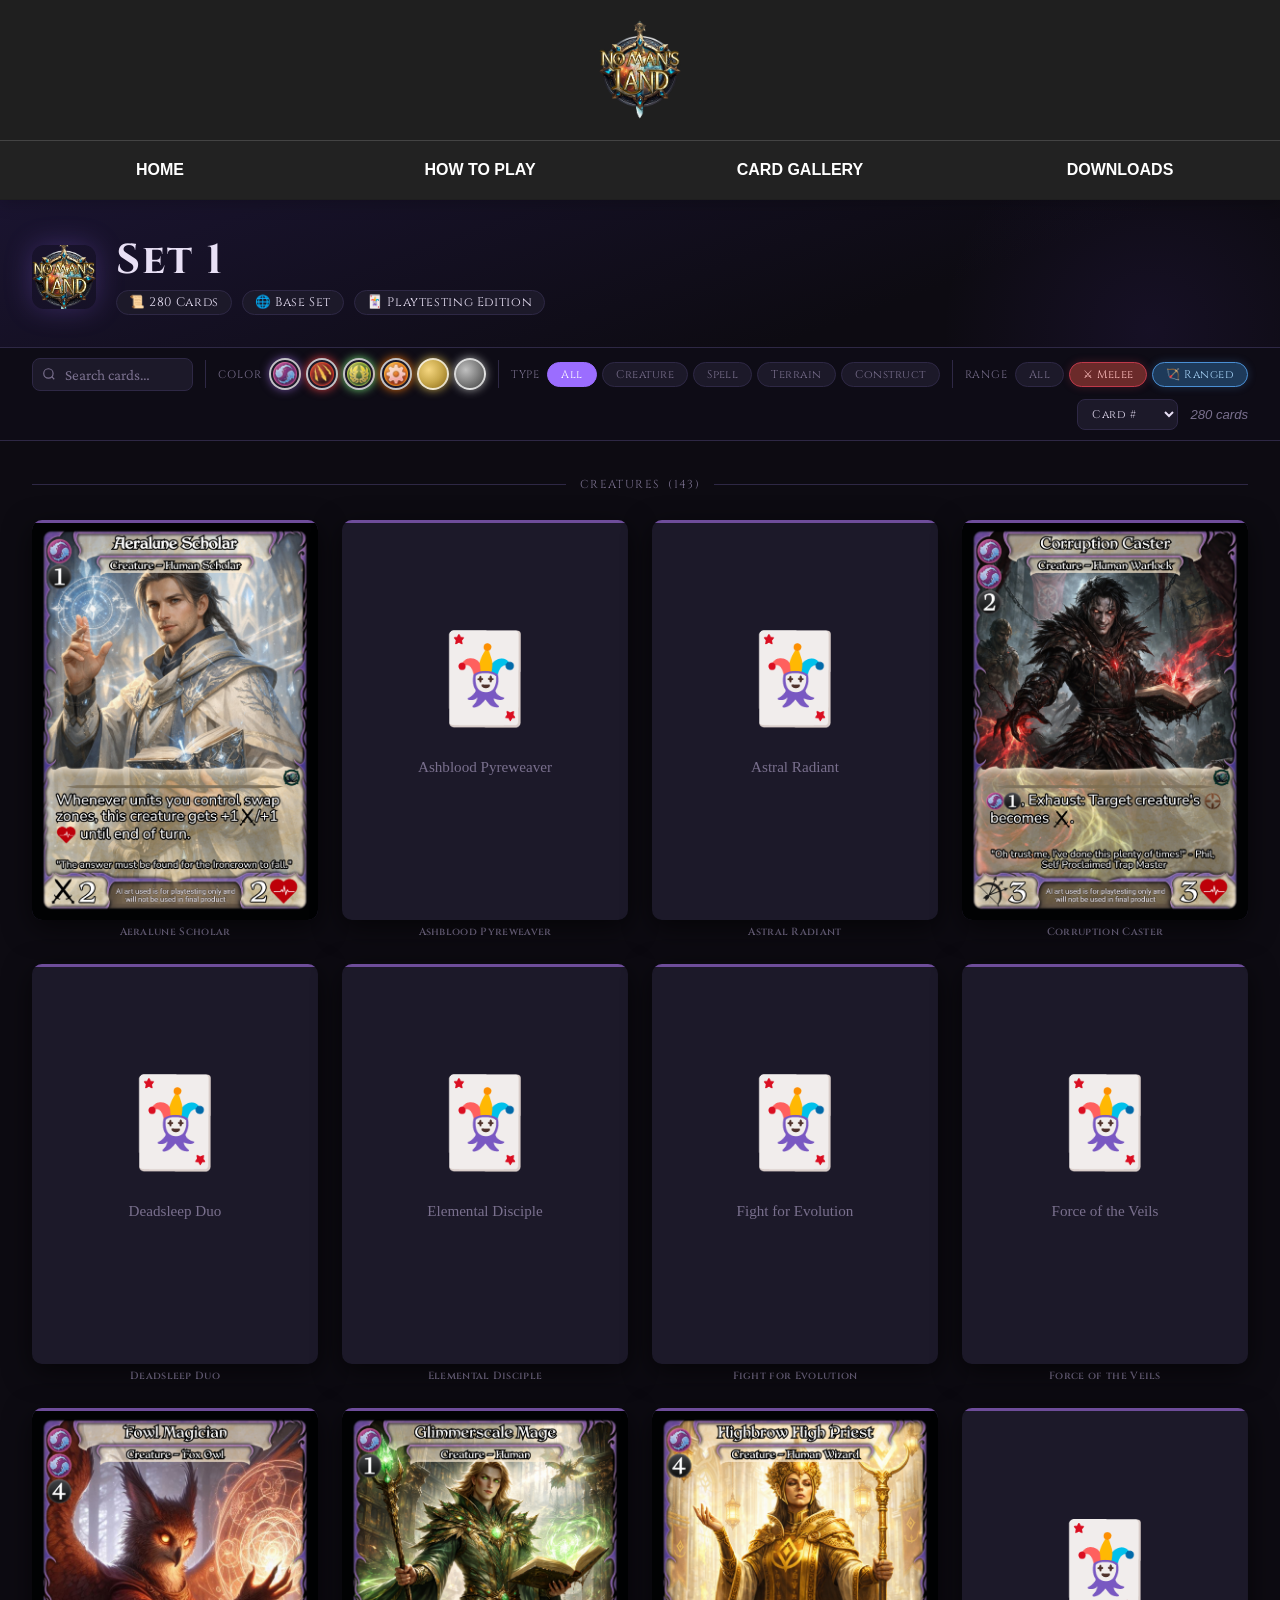
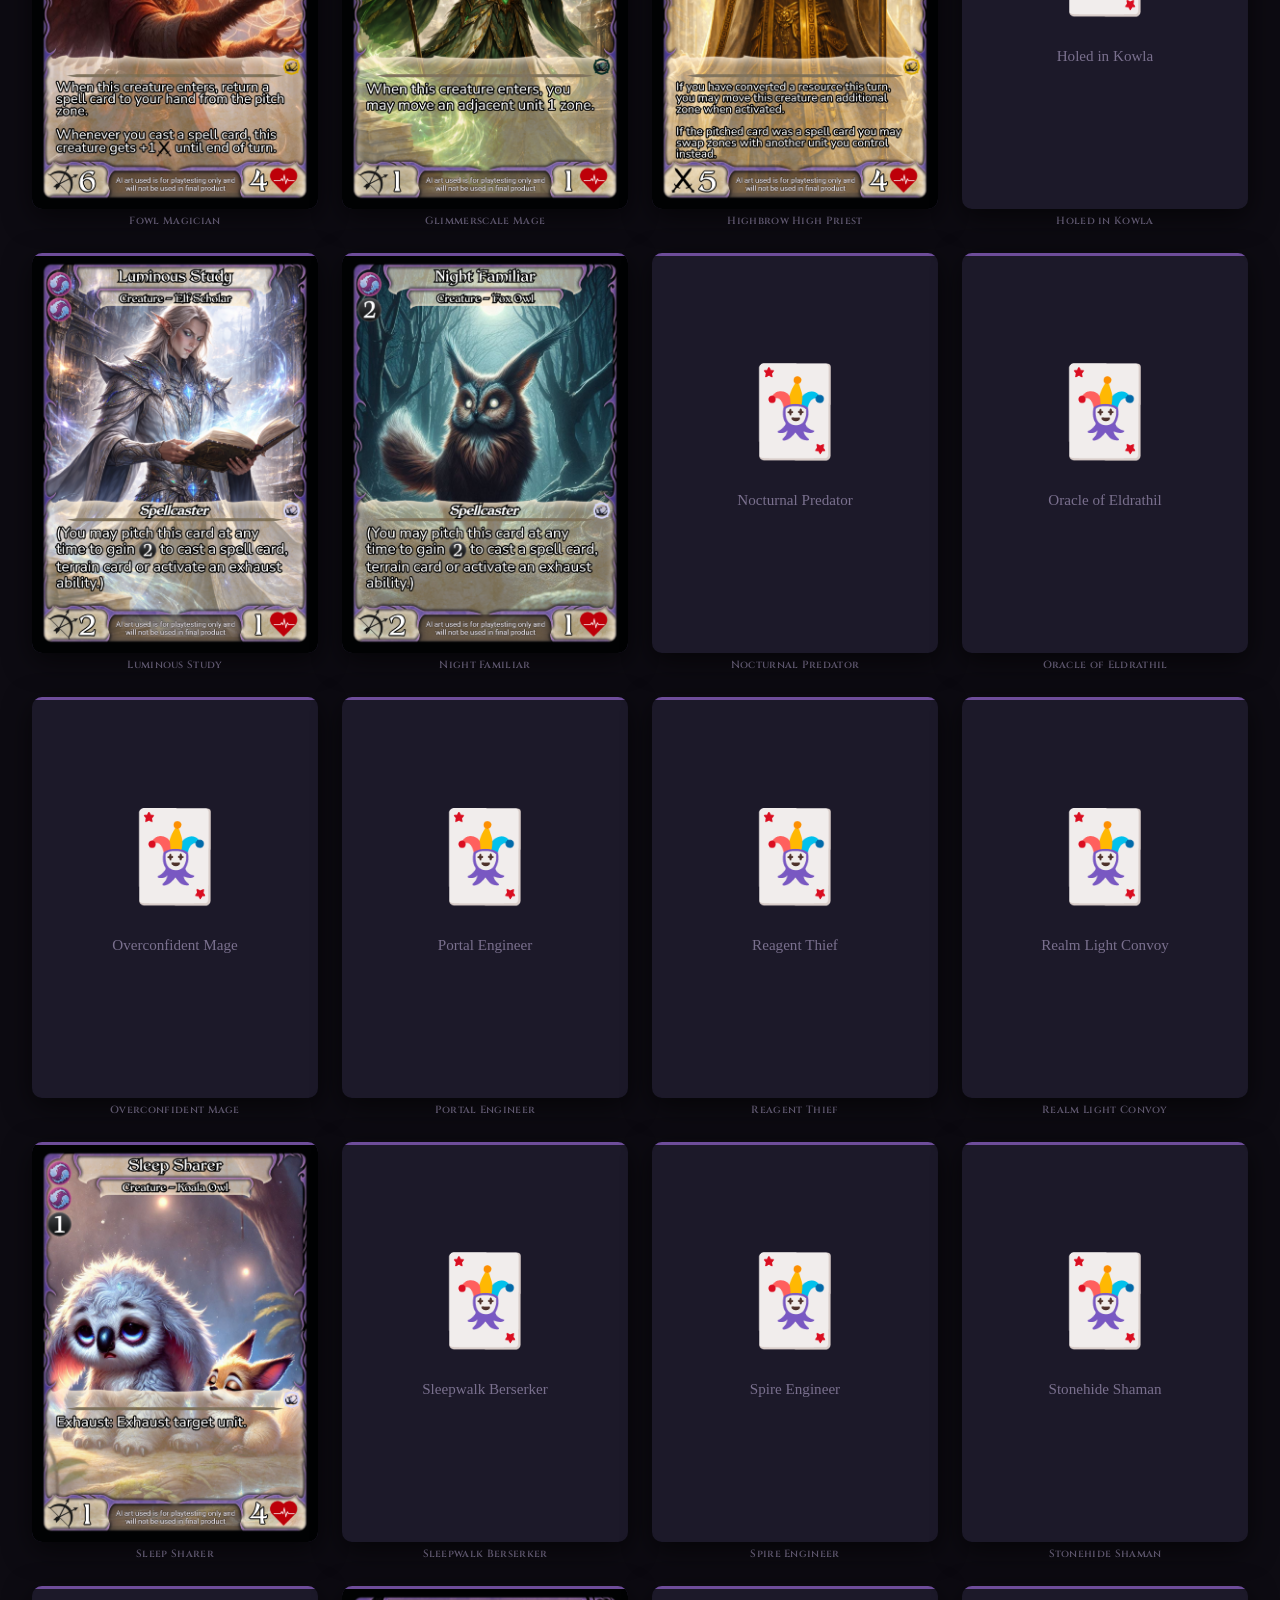
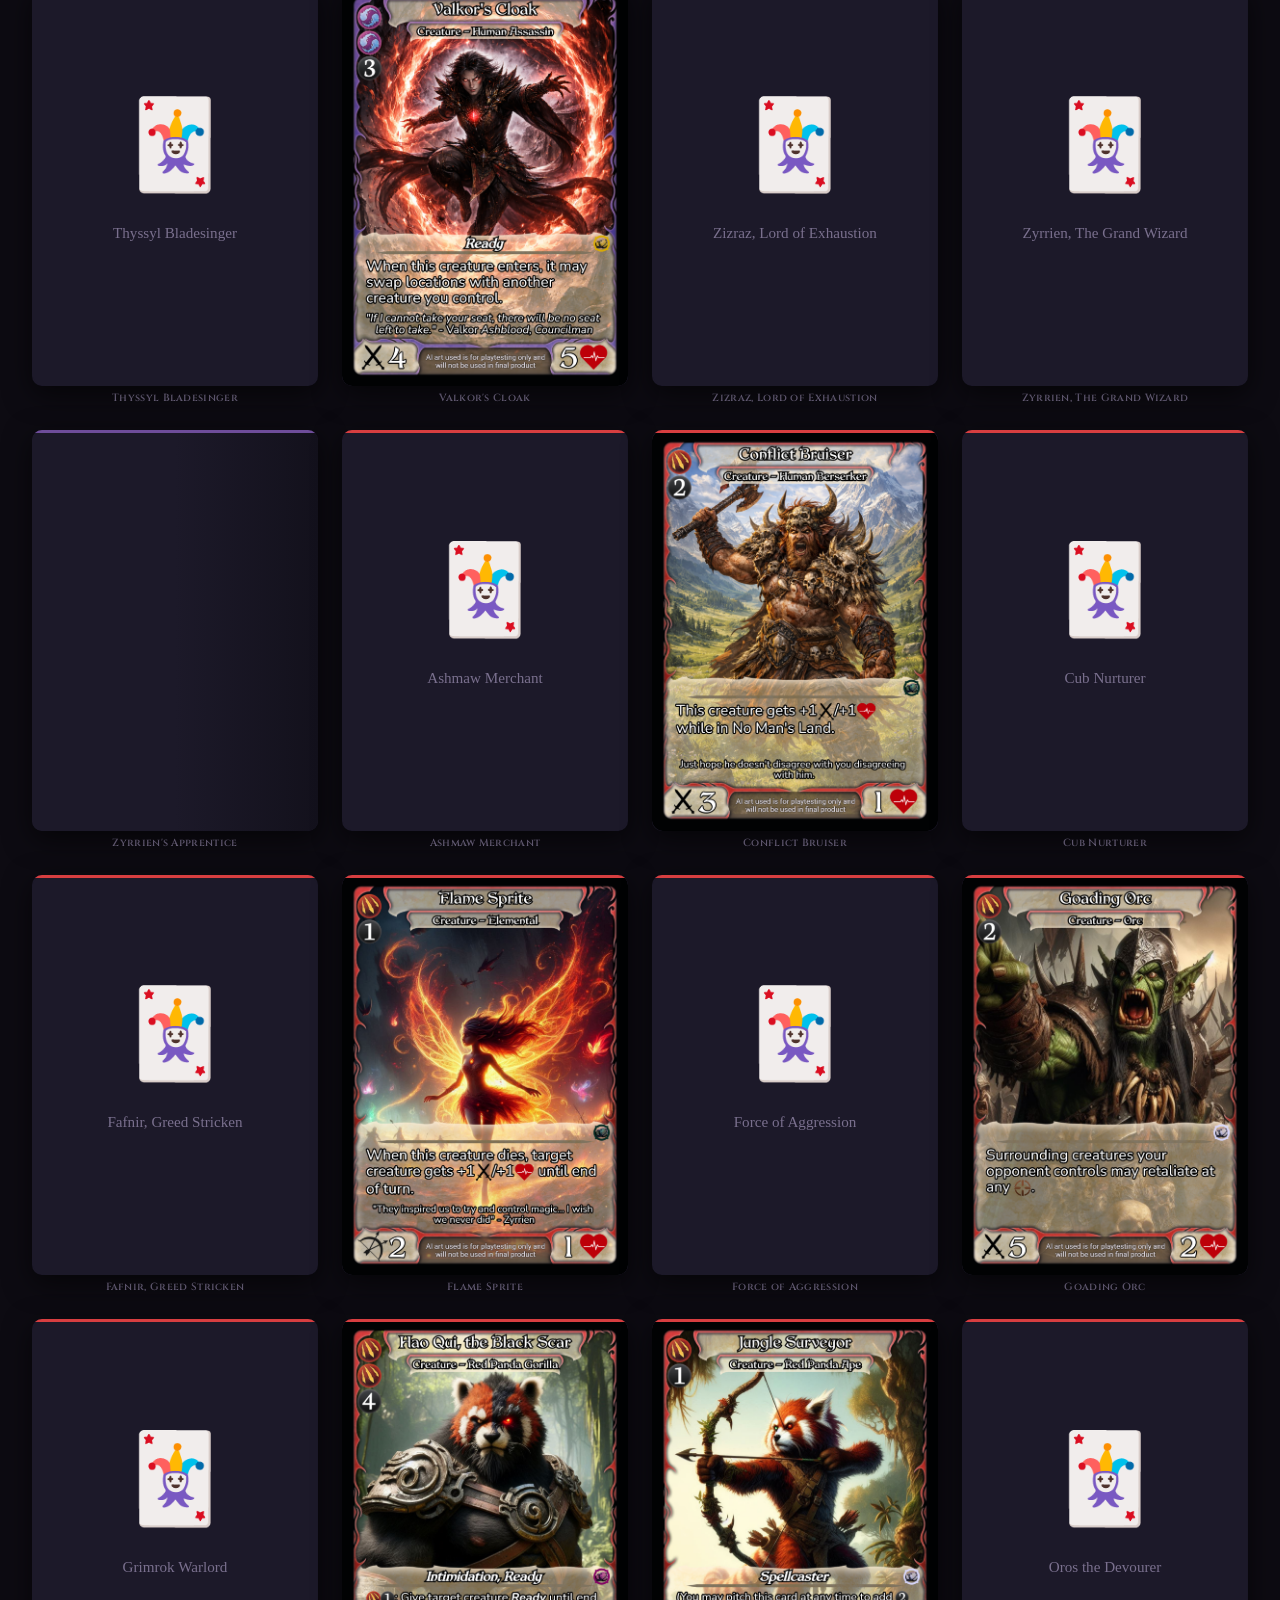
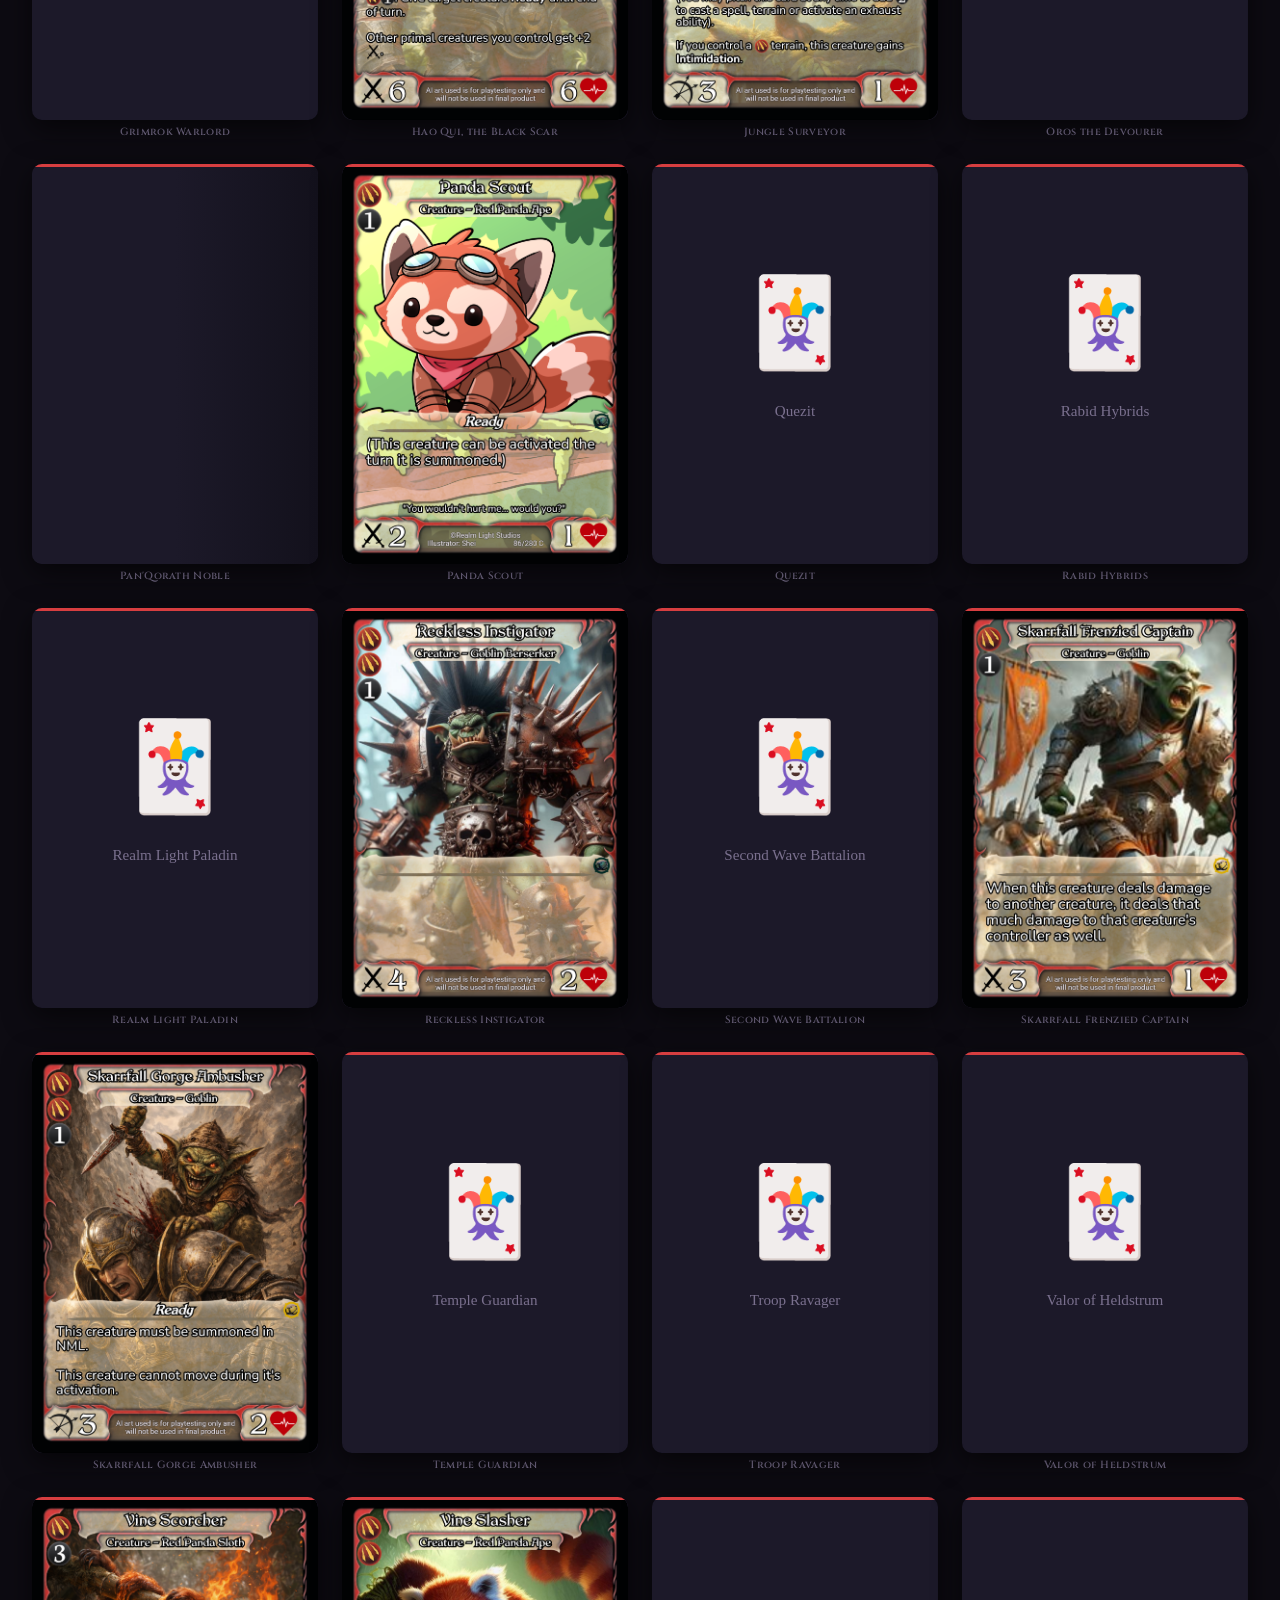
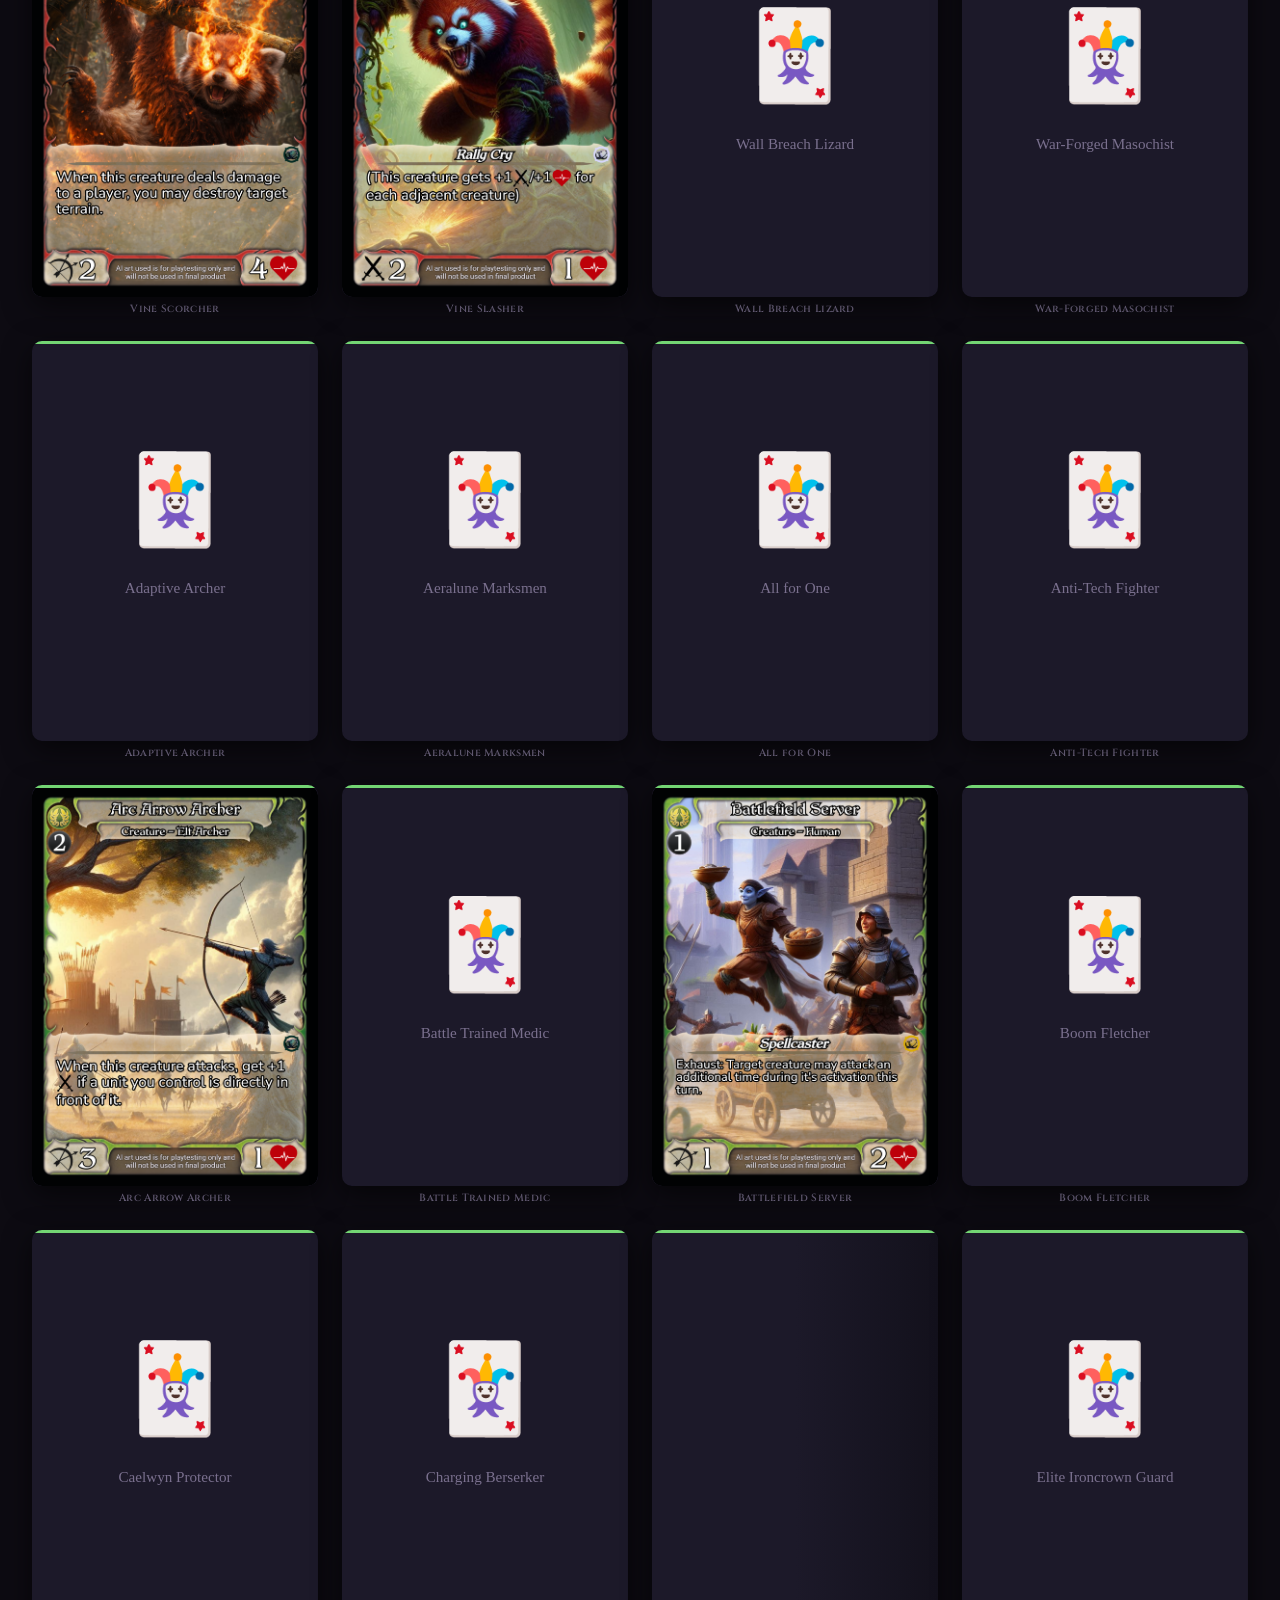
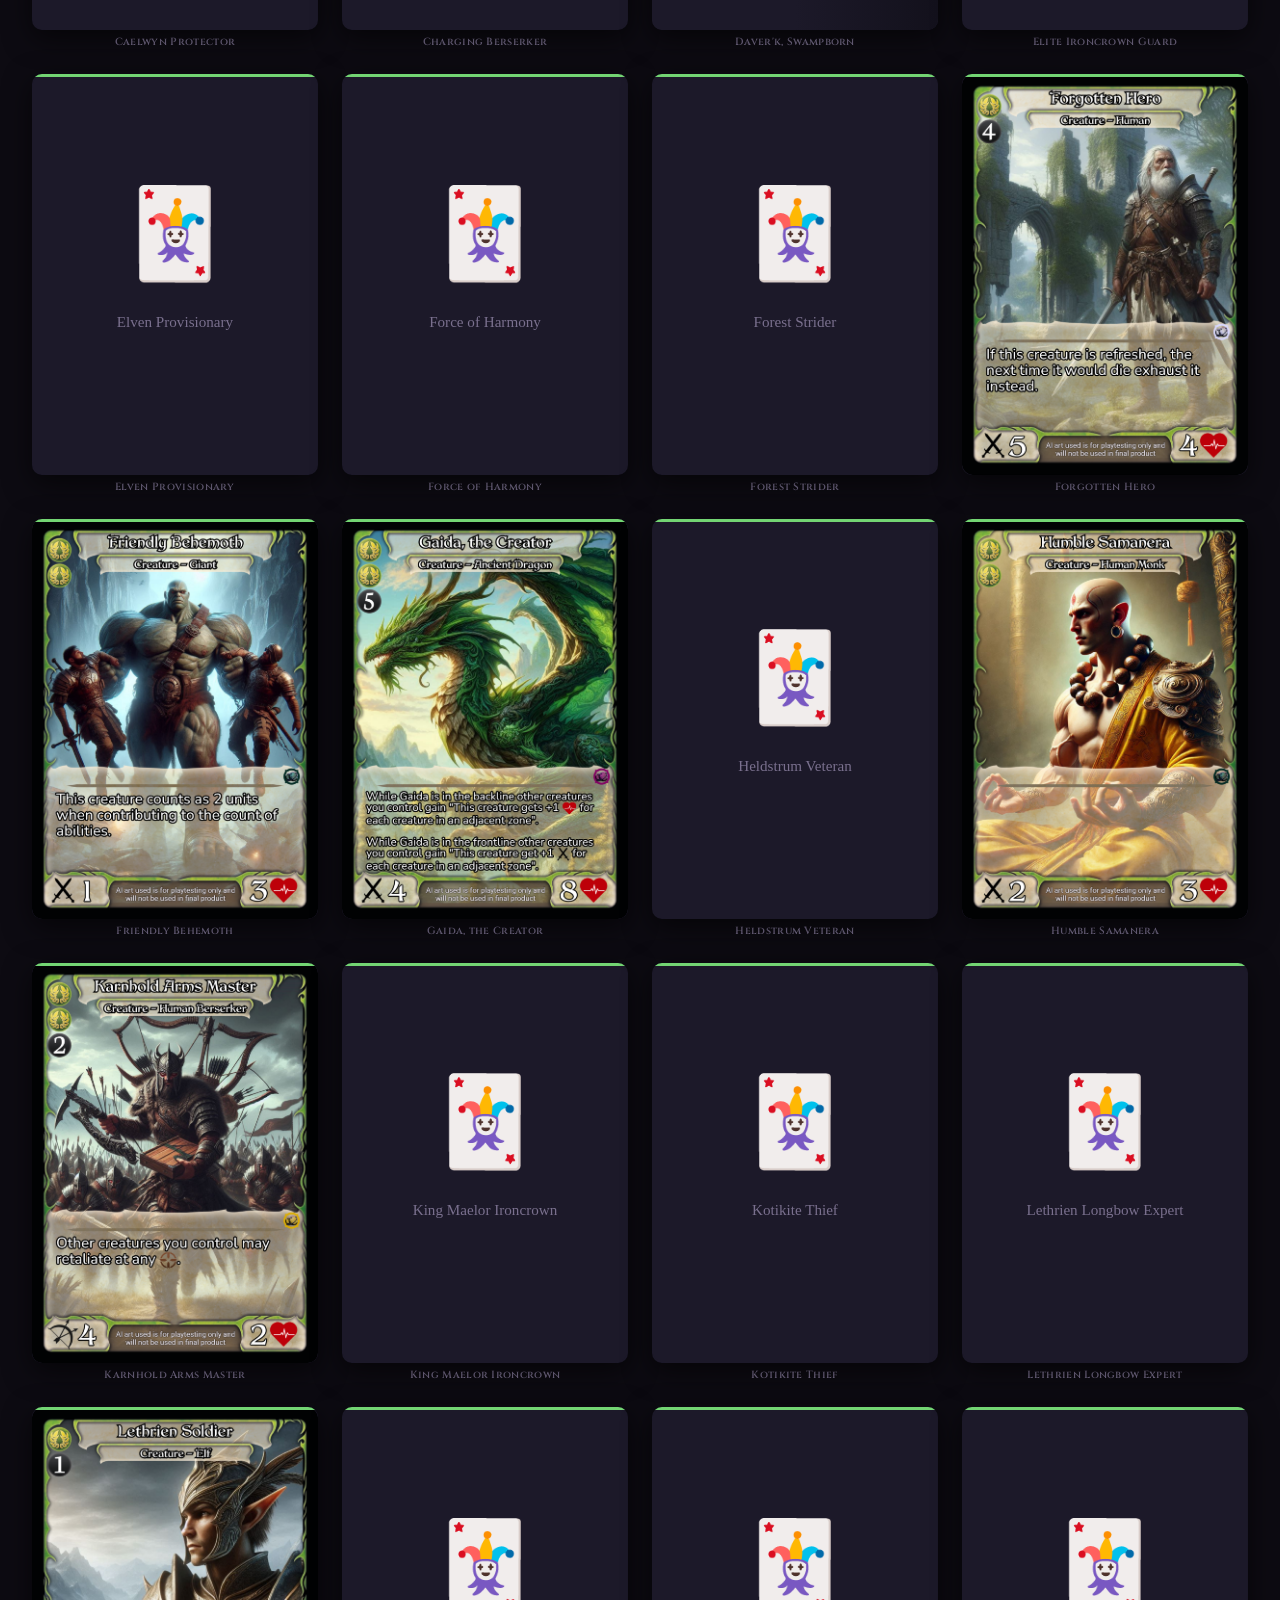
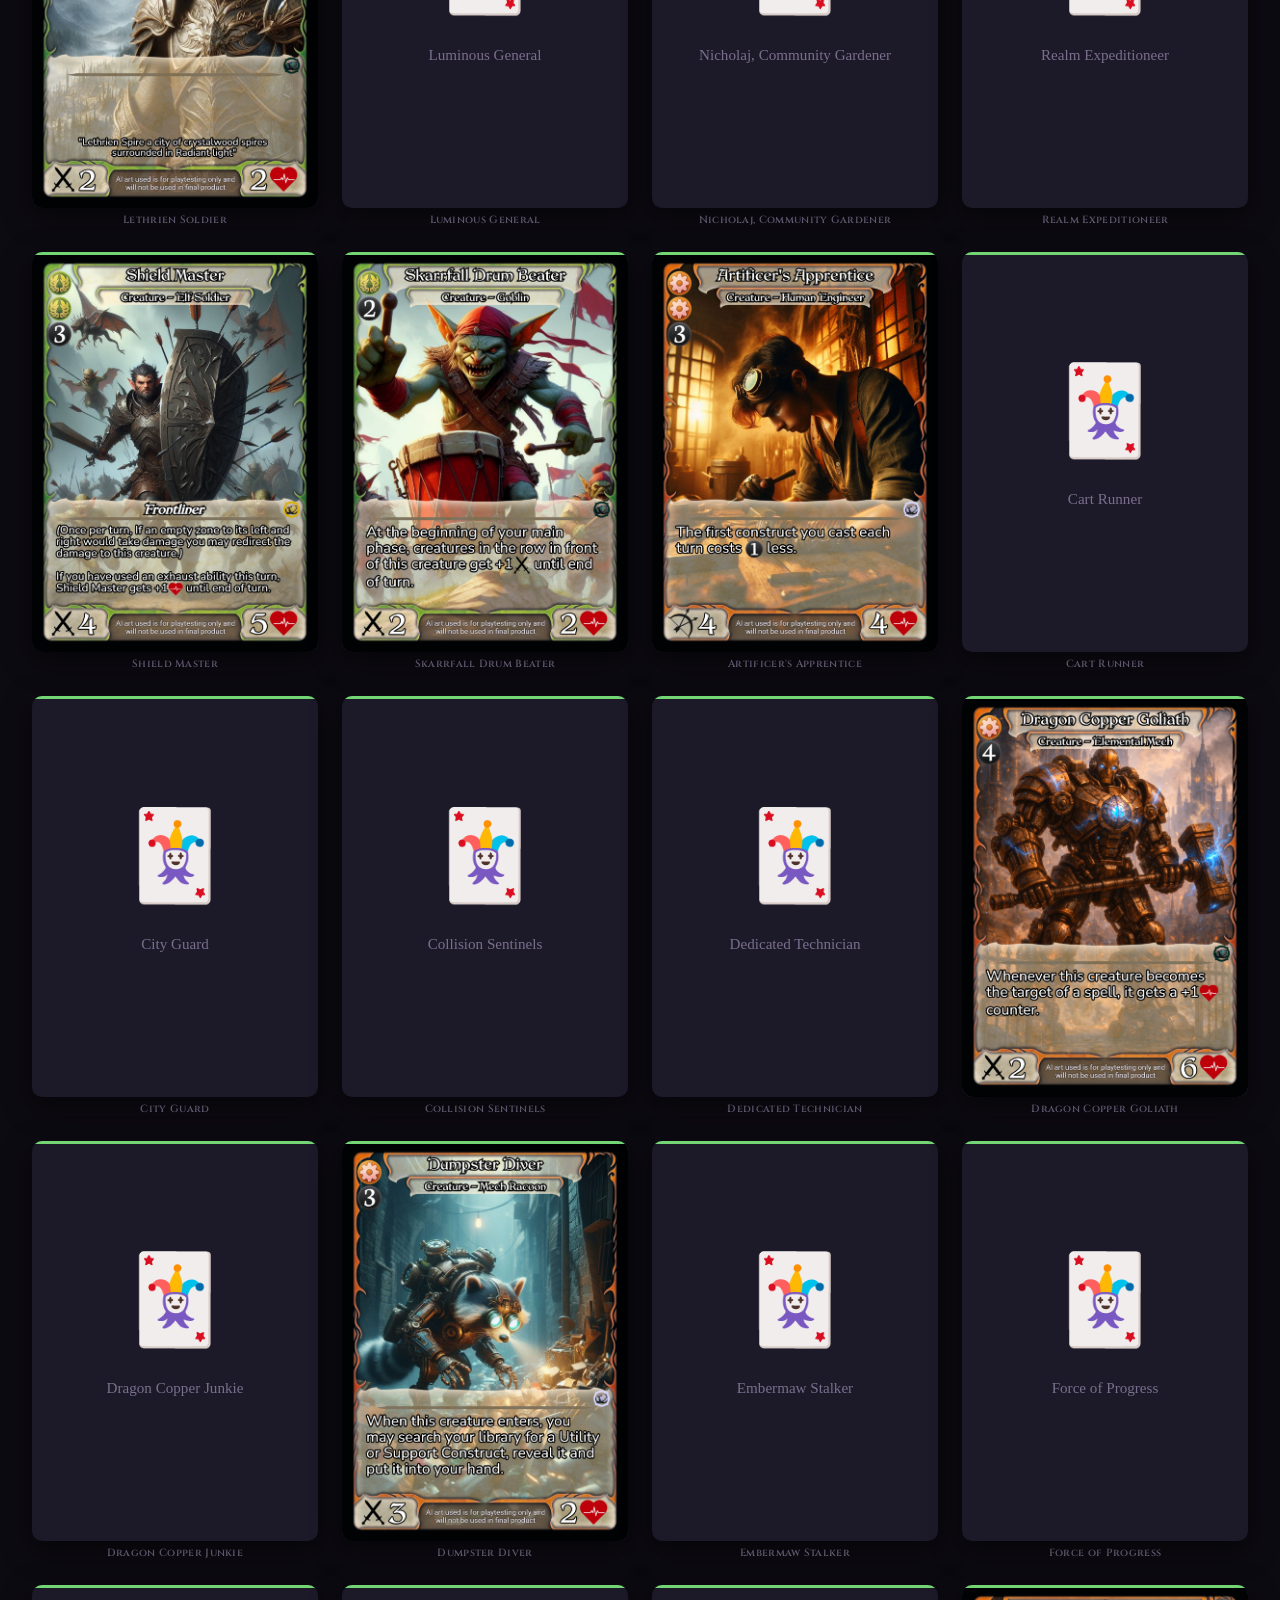
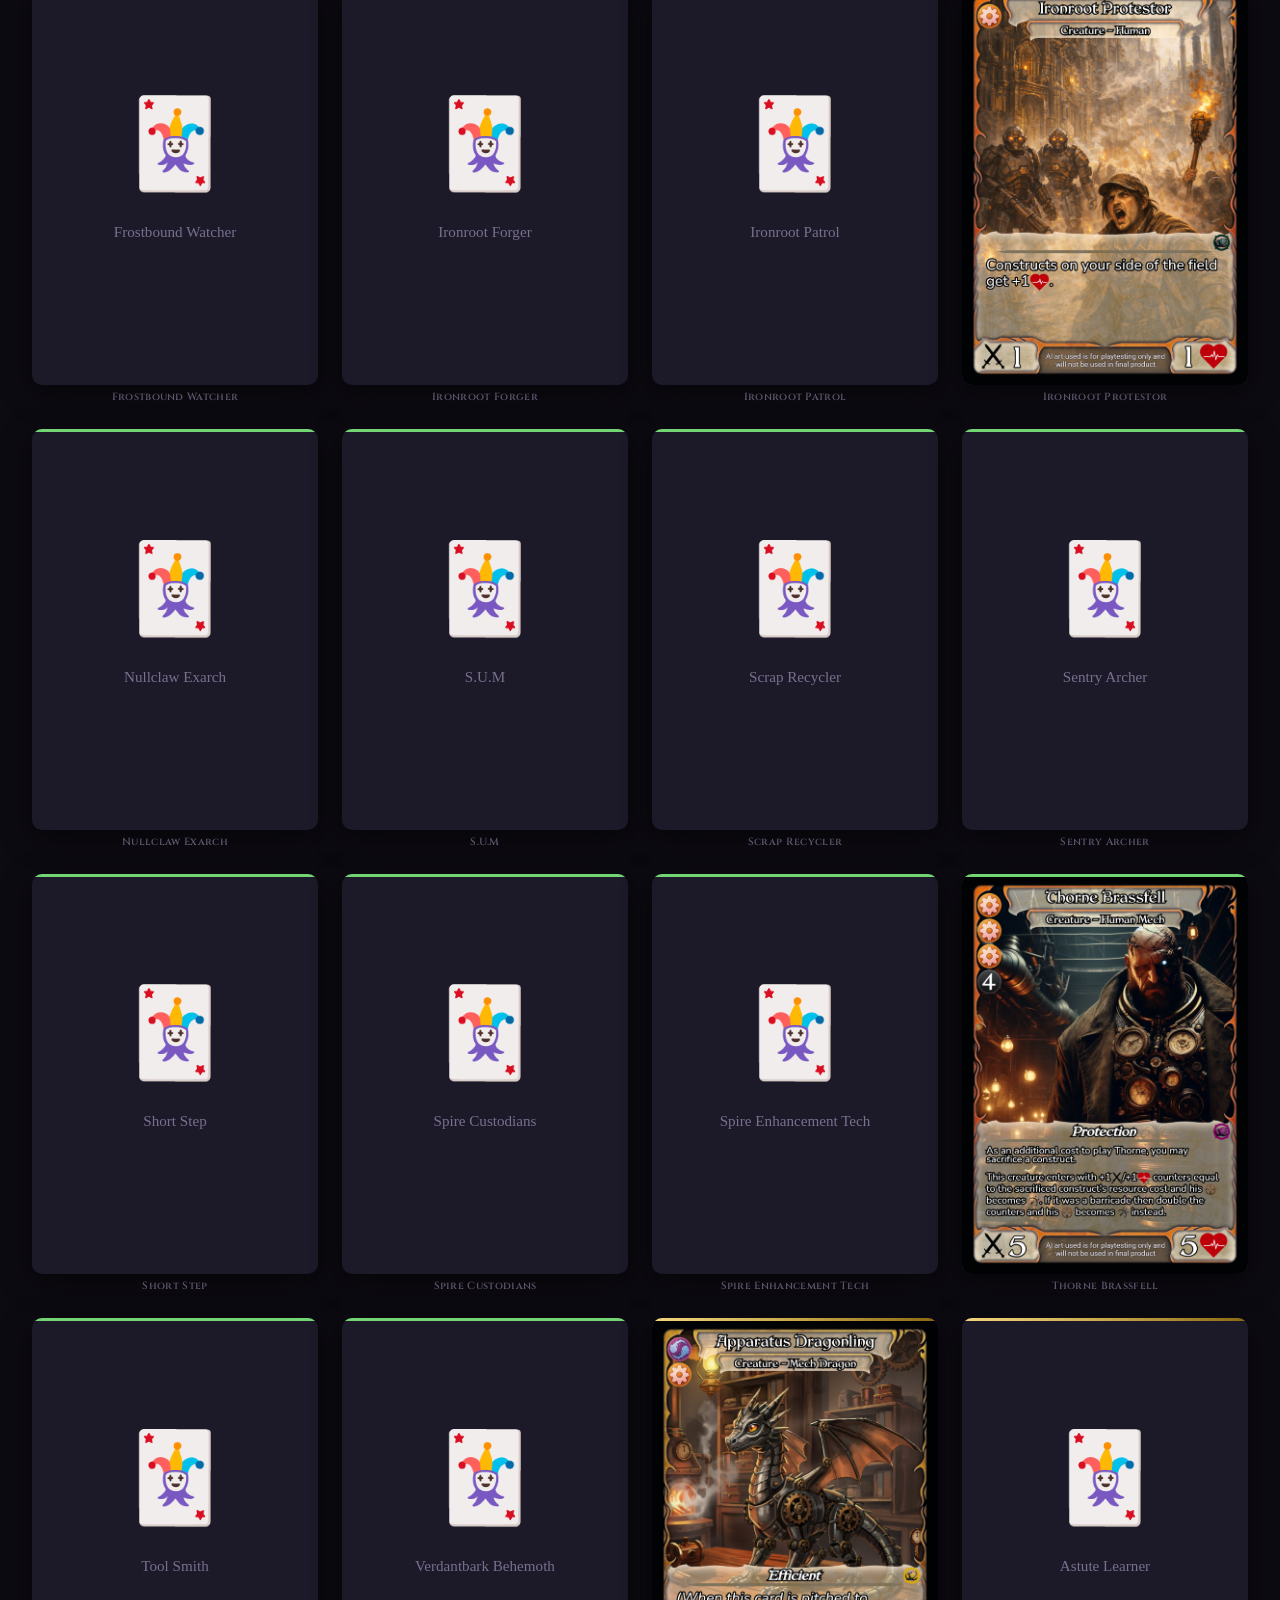
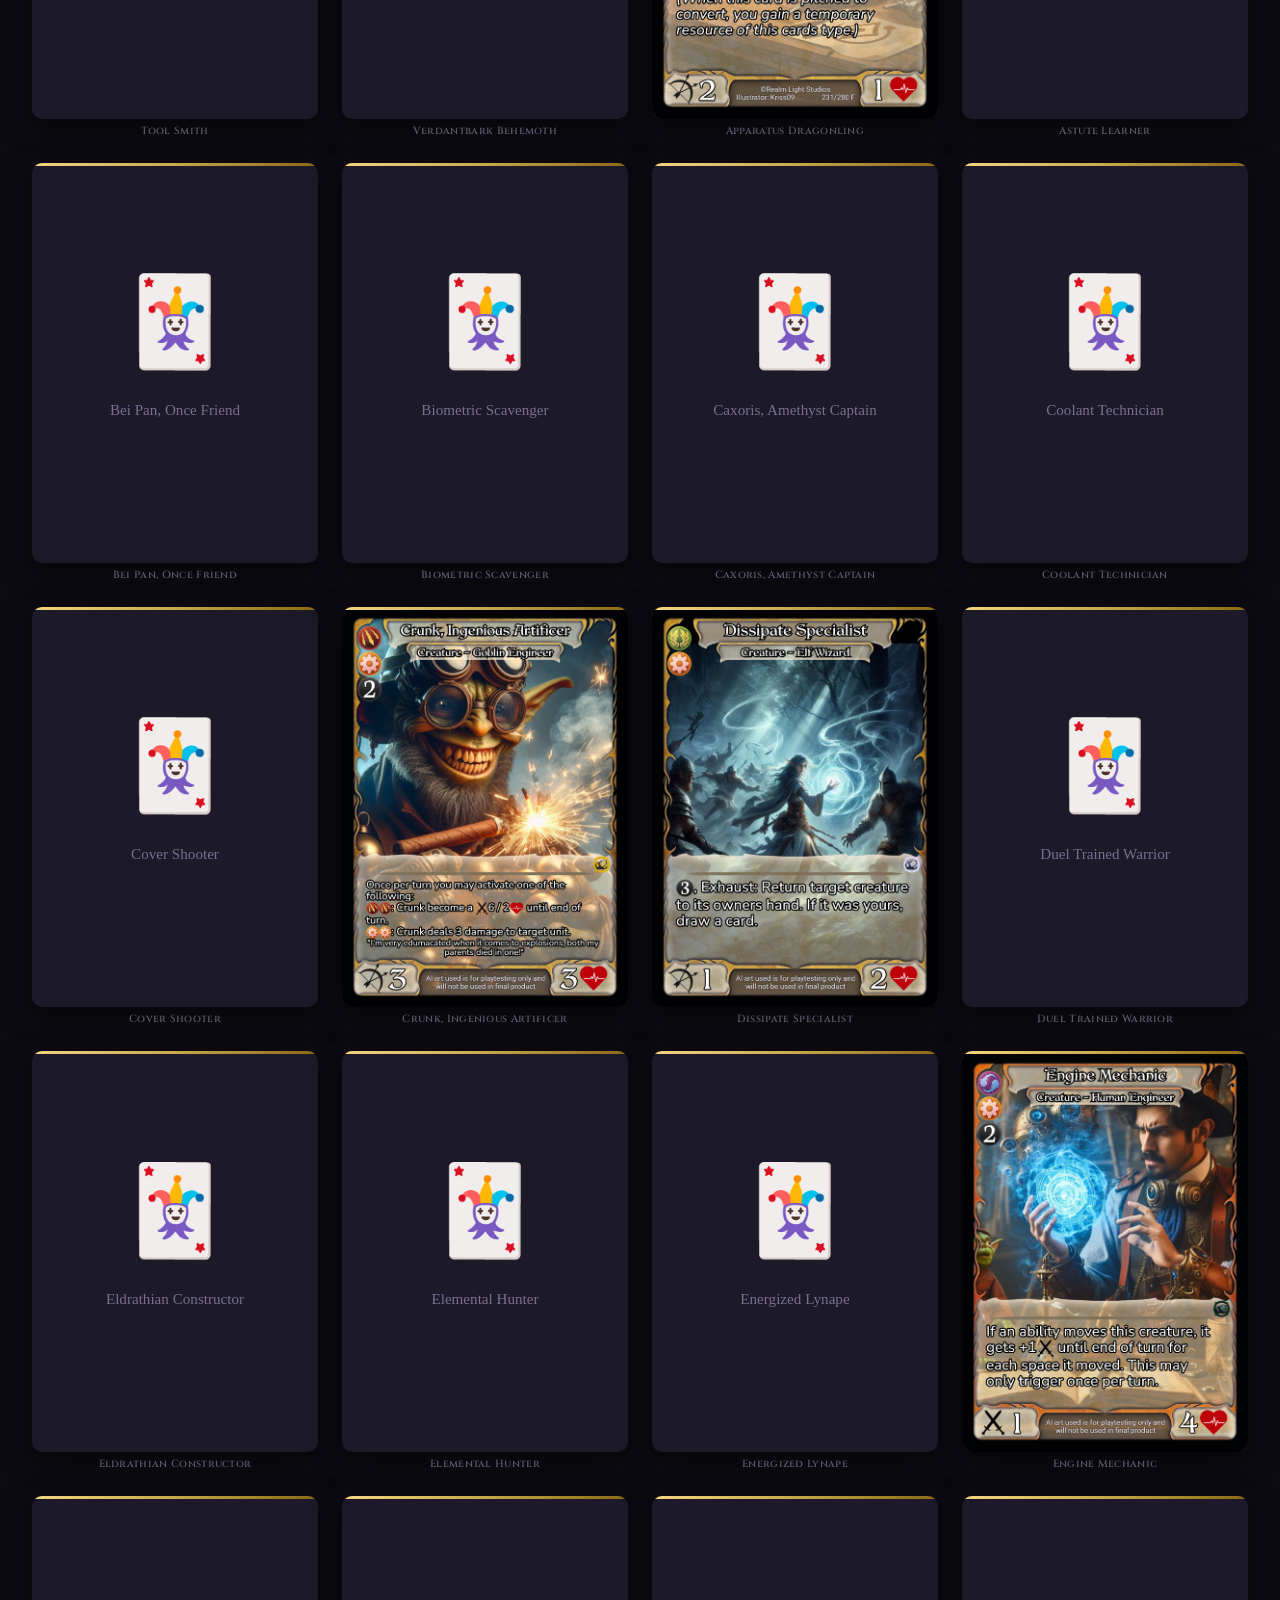
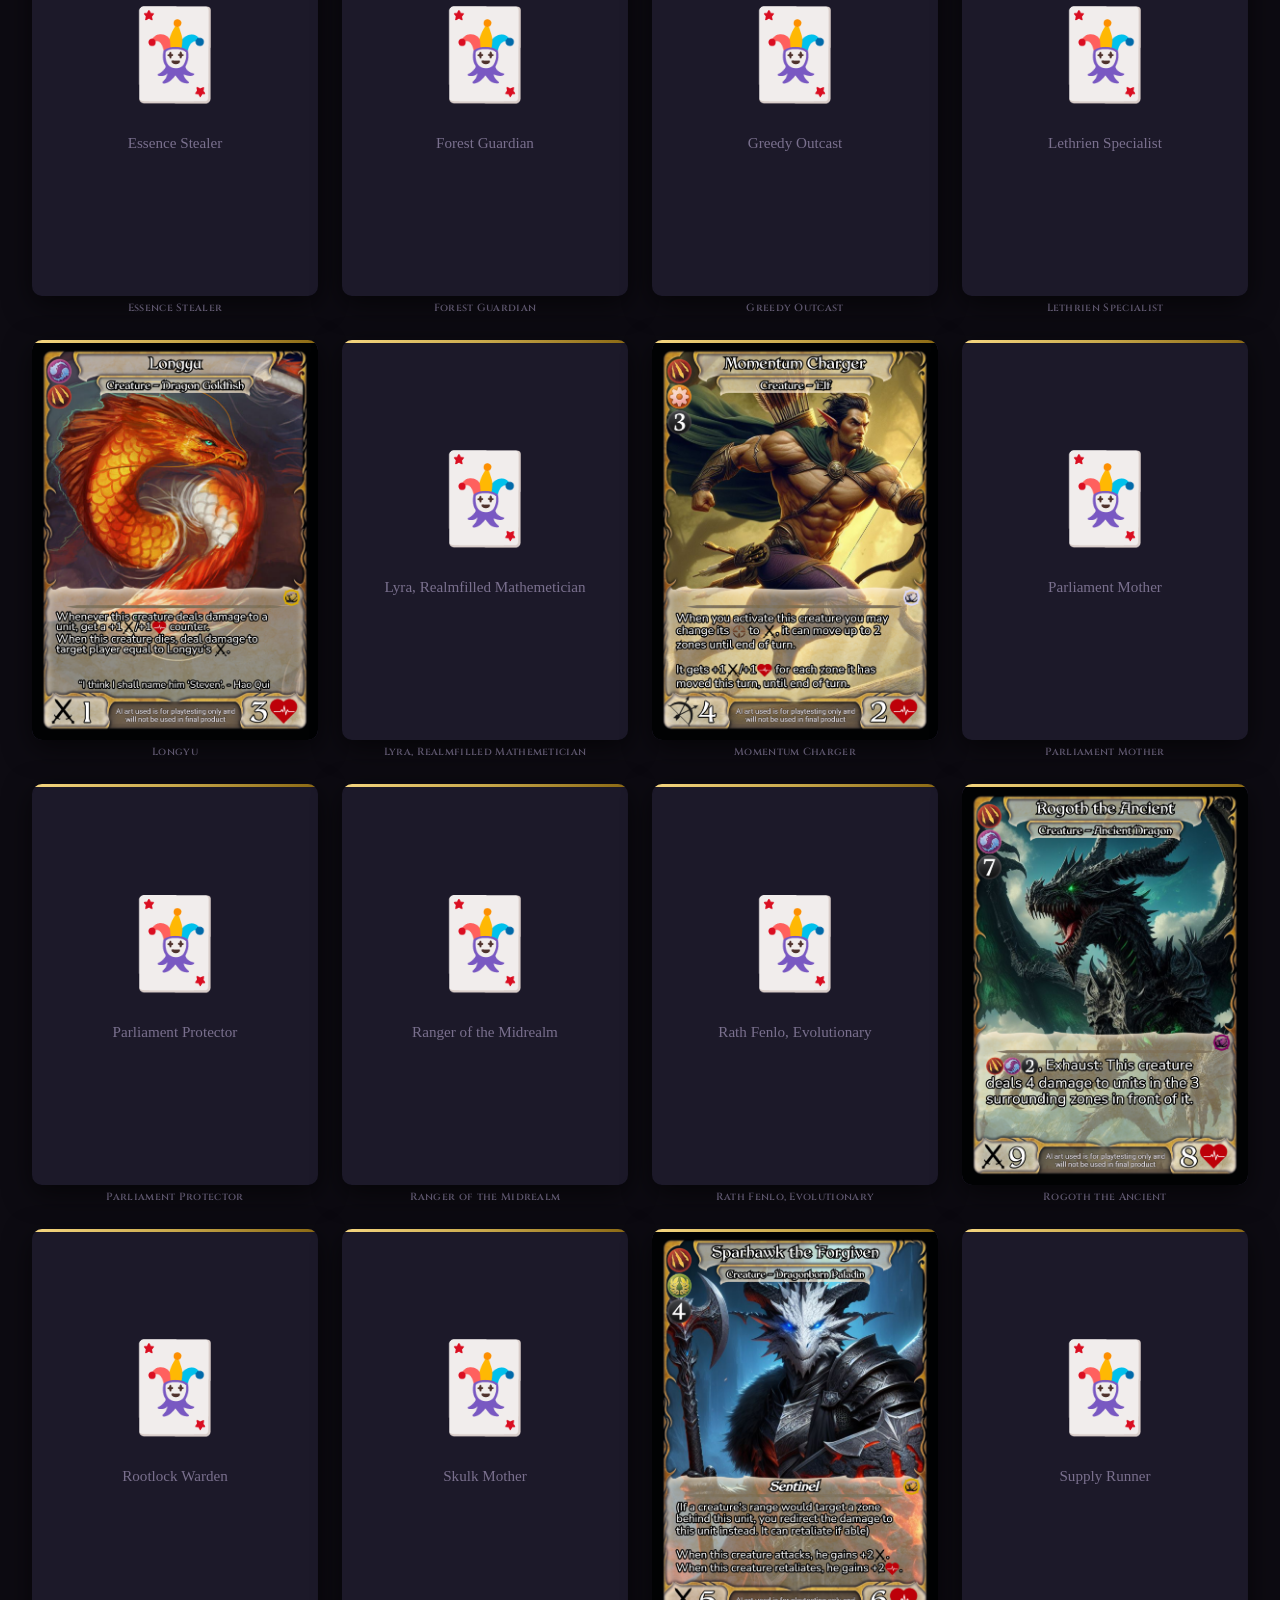
==== card-gallary/index.html @ aa3d2e1c "Updating Website with Card Gallary and Filter system" ====
<!DOCTYPE html>
<html>
    <head>
        <meta charset="UTF-8">
        <link rel="icon" type="image/png" href="../Assets/NML_Final_Logo.png">
        <title>No Man's Land — Card Gallery</title>
        <link rel="stylesheet" href="../style.css">
        <meta name="viewport" content="width=device-width, initial-scale=1.0">
        <link rel="preconnect" href="https://fonts.googleapis.com">
        <link href="https://fonts.googleapis.com/css2?family=Cinzel:wght@400;600;700&family=Crimson+Pro:ital,wght@0,300;0,400;0,600;1,400&display=swap" rel="stylesheet">
 
        <style>
            /* ── VARIABLES ──────────────────────────────────────────────── */
            :root {
                --s1-bg:       #0d0b12;
                --s1-surface:  #13111c;
                --s1-surface2: #1c1929;
                --s1-border:   #2e2845;
                --s1-accent:   #9b6dff;
                --s1-gold:     #c8a84b;
                --s1-text:     #e8e0f5;
                --s1-muted:    #7a708e;
                --s1-radius:   10px;
 
                --c-arcane:       #6e4d9a;
                --c-primal:       #d73e40;
                --c-refined:      #73d573;
                --c-tech:         #e46f0b;
                --c-multi:        #c8a84b;
                --c-resourceless: #9e9e9e;
            }
 
            /* ── GALLERY WRAPPER ─────────────────────────────────────────── */
            .gallery-page {
                background: var(--s1-bg);
                min-height: 60vh;
                padding-top: var(--header-height, 0px);
                padding-bottom: 60px;
            }
 
            /* ── SET HERO ───────────────────────────────────────────────── */
            .set-hero {
                background: linear-gradient(160deg, #1a1430 0%, #0d0b12 70%);
                border-bottom: 1px solid var(--s1-border);
                padding: 40px 32px 32px;
                position: relative;
                overflow: hidden;
            }
            .set-hero::after {
                content: '';
                position: absolute; top: -80px; right: -80px;
                width: 420px; height: 420px;
                background: radial-gradient(circle, #6a3fcf1a 0%, transparent 70%);
                pointer-events: none;
            }
            .set-hero-inner {
                max-width: 1440px;
                margin: 0 auto;
                display: flex;
                align-items: center;
                gap: 20px;
                flex-wrap: wrap;
            }
            .set-emblem {
                width: 64px; height: 64px;
                border-radius: 12px;
                overflow: hidden;
                box-shadow: 0 0 28px #9b6dff44;
                flex-shrink: 0;
            }
            .set-emblem img { width: 100%; height: 100%; object-fit: cover; }
            .set-hero-text h1 {
                font-family: 'Cinzel', serif;
                font-size: clamp(1.6rem, 3.5vw, 2.6rem);
                font-weight: 700;
                background: linear-gradient(90deg, #e8e0f5 30%, var(--s1-gold) 100%);
                -webkit-background-clip: text;
                -webkit-text-fill-color: transparent;
                background-clip: text;
                letter-spacing: 0.05em;
                line-height: 1;
                margin-bottom: 8px;
            }
            .set-badges { display: flex; gap: 10px; flex-wrap: wrap; }
            .set-badge {
                display: inline-flex; align-items: center; gap: 5px;
                background: var(--s1-surface2);
                border: 1px solid var(--s1-border);
                border-radius: 20px;
                padding: 3px 12px;
                font-size: 0.78rem;
                color: var(--s1-text);
                letter-spacing: 0.05em;
                font-family: 'Cinzel', serif;
            }
 
            /* ── CONTROLS BAR ───────────────────────────────────────────── */
            .s1-controls {
                position: sticky; top: var(--header-height, 0px); z-index: 50;
                background: #0f0d18f2;
                backdrop-filter: blur(14px);
                -webkit-backdrop-filter: blur(14px);
                border-bottom: 1px solid var(--s1-border);
                padding: 10px 32px;
            }
            .s1-controls-inner {
                max-width: 1440px;
                margin: 0 auto;
                display: flex;
                gap: 12px;
                align-items: center;
                flex-wrap: wrap;
                row-gap: 8px;
            }
 
            .s1-ctrl-divider {
                width: 1px;
                height: 28px;
                background: var(--s1-border);
                flex-shrink: 0;
            }
 
            /* Search */
            .s1-search-wrap {
                position: relative;
                flex: 1; min-width: 160px; max-width: 260px;
            }
            .s1-search-wrap svg {
                position: absolute; left: 10px; top: 50%;
                transform: translateY(-50%);
                color: var(--s1-muted);
                pointer-events: none;
                width: 14px; height: 14px;
            }
            #s1-search {
                width: 100%;
                background: var(--s1-surface2);
                border: 1px solid var(--s1-border);
                border-radius: 8px;
                padding: 7px 10px 7px 32px;
                color: var(--s1-text);
                font-family: 'Crimson Pro', serif;
                font-size: 0.95rem;
                outline: none;
                transition: border-color 0.2s;
            }
            #s1-search:focus { border-color: var(--s1-accent); }
            #s1-search::placeholder { color: var(--s1-muted); }
 
            /* Filter group */
            .s1-filter-group { display: flex; gap: 5px; align-items: center; flex-wrap: wrap; }
            .s1-filter-label {
                color: var(--s1-muted);
                font-size: 0.68rem;
                letter-spacing: 0.08em;
                text-transform: uppercase;
                font-family: 'Cinzel', serif;
                white-space: nowrap;
                margin-right: 2px;
            }
 
            /* ── COLOR ICON BUTTONS ─────────────────────────────────────── */
            .s1-color-btn {
                width: 32px; height: 32px;
                border-radius: 50%;
                border: 2px solid transparent;
                cursor: pointer;
                transition: transform 0.15s, border-color 0.15s, box-shadow 0.15s, opacity 0.15s;
                display: flex; align-items: center; justify-content: center;
                outline: none;
                flex-shrink: 0;
                padding: 0;
                background: var(--s1-surface2);
                overflow: hidden;
                opacity: 0.4;
            }
            .s1-color-btn img {
                width: 24px; height: 24px;
                object-fit: contain;
                pointer-events: none;
            }
            .s1-color-btn.multi {
                background: radial-gradient(circle at 35% 35%, #f5d680, #c8a84b, #8b6914);
            }
            .s1-color-btn.resourceless {
                background: radial-gradient(circle at 35% 35%, #c0c0c0, #808080, #404040);
            }
            .s1-color-btn:hover { transform: scale(1.18); }
            .s1-color-btn.active { opacity: 1; border-color: #ffffffbb; }
            .s1-color-btn.active[data-color="A"] { box-shadow: 0 0 10px var(--c-arcane); }
            .s1-color-btn.active[data-color="P"] { box-shadow: 0 0 10px var(--c-primal); }
            .s1-color-btn.active[data-color="R"] { box-shadow: 0 0 10px var(--c-refined); }
            .s1-color-btn.active[data-color="T"] { box-shadow: 0 0 10px var(--c-tech); }
            .s1-color-btn.active[data-color="M"] { box-shadow: 0 0 10px var(--c-multi); }
            .s1-color-btn.active[data-color="X"] { box-shadow: 0 0 10px var(--c-resourceless); }
 
            /* ── PILL BUTTONS (type + range) ─────────────────────────────── */
            .s1-pill-btn {
                background: var(--s1-surface2);
                border: 1px solid var(--s1-border);
                border-radius: 20px;
                padding: 4px 13px;
                font-family: 'Cinzel', serif;
                font-size: 0.70rem;
                color: var(--s1-muted);
                cursor: pointer;
                transition: background 0.15s, color 0.15s, border-color 0.15s, box-shadow 0.15s;
                letter-spacing: 0.04em;
                outline: none;
                white-space: nowrap;
                display: inline-flex; align-items: center; gap: 5px;
            }
            .s1-pill-btn:hover,
            .s1-pill-btn[data-type].active {
                background: var(--s1-accent);
                border-color: var(--s1-accent);
                color: #fff;
            }
            .s1-pill-btn.range-melee.active {
                background: #6b2a2a;
                border-color: #c0394a;
                color: #ffbfbf;
                box-shadow: 0 0 8px #c0394a44;
            }
            .s1-pill-btn.range-ranged.active {
                background: #1e3a5a;
                border-color: #4a8fd4;
                color: #a8d4f8;
                box-shadow: 0 0 8px #4a8fd444;
            }
 
            /* Sort */
            #s1-sort {
                background: var(--s1-surface2);
                border: 1px solid var(--s1-border);
                border-radius: 8px;
                padding: 6px 10px;
                color: var(--s1-text);
                font-family: 'Cinzel', serif;
                font-size: 0.70rem;
                letter-spacing: 0.04em;
                cursor: pointer;
                outline: none;
                margin-left: auto;
            }
            /* Count */
            #s1-count {
                color: var(--s1-muted);
                font-size: 0.82rem;
                font-style: italic;
                white-space: nowrap;
            }
 
            /* ── CARD GRID ──────────────────────────────────────────────── */
            .s1-gallery-wrap {
                max-width: 1440px;
                margin: 0 auto;
                padding: 24px 32px 48px;
            }
            #s1-grid {
                display: grid;
                grid-template-columns: repeat(4, 1fr);
                gap: 24px;
            }
 
            /* ── CARD ITEM ──────────────────────────────────────────────── */
            .s1-card {
                position: relative;
                border-radius: var(--s1-radius);
                cursor: pointer;
                outline: none;
                transition: transform 0.22s cubic-bezier(.34,1.56,.64,1);
                animation: s1FadeUp 0.3s ease both;
            }
            .s1-card:hover  { transform: translateY(-6px) scale(1.04); z-index: 20; }
            .s1-card:focus  { outline: 2px solid var(--s1-accent); outline-offset: 4px; }
 
            .s1-card-img-wrap {
                border-radius: var(--s1-radius);
                overflow: hidden;
                box-shadow: 0 8px 28px #00000099;
                aspect-ratio: 5 / 7;
                background: var(--s1-surface2);
                position: relative;
            }
            /* Shimmer skeleton */
            .s1-card-img-wrap::before {
                content: '';
                position: absolute; inset: 0; z-index: 0;
                background: linear-gradient(90deg,
                    var(--s1-surface2) 25%,
                    var(--s1-surface)  50%,
                    var(--s1-surface2) 75%);
                background-size: 200% 100%;
                animation: s1Shimmer 1.5s infinite;
                border-radius: var(--s1-radius);
            }
            .s1-card-img-wrap:has(img.loaded)::before { display: none; }
            .s1-card-img-wrap img {
                position: relative; z-index: 1;
                width: 100%; height: 100%;
                object-fit: cover;
                display: block;
                border-radius: var(--s1-radius);
                opacity: 0;
                transition: opacity 0.3s;
            }
            .s1-card-img-wrap img.loaded { opacity: 1; }
 
            /* Colour accent strip */
            .s1-card-img-wrap::after {
                content: '';
                position: absolute; top: 0; left: 0; right: 0;
                height: 3px; z-index: 2;
                border-radius: var(--s1-radius) var(--s1-radius) 0 0;
            }
            .s1-card-img-wrap[data-color="A"]::after { background: var(--c-arcane); }
            .s1-card-img-wrap[data-color="P"]::after { background: var(--c-primal); }
            .s1-card-img-wrap[data-color="R"]::after { background: var(--c-refined); }
            .s1-card-img-wrap[data-color="T"]::after { background: var(--c-tech); }
            .s1-card-img-wrap[data-color="X"]::after { background: var(--c-resourceless); }
            /* Multi cards get a gold gradient; JS also sets a custom linear-gradient inline */
            .s1-card-img-wrap[data-color*=","]::after { background: linear-gradient(90deg,#f5d680,#c8a84b,#8b6914); }
 
            /* Range badge on card corner */
            .s1-range-badge {
                position: absolute;
                bottom: 6px; left: 6px;
                z-index: 3;
                background: #000000aa;
                border: 1px solid #ffffff18;
                border-radius: 5px;
                padding: 2px 7px;
                font-size: 0.58rem;
                font-family: 'Cinzel', serif;
                color: #b0b0b0;
                backdrop-filter: blur(4px);
                pointer-events: none;
                display: flex; align-items: center; gap: 3px;
                line-height: 1.4;
                letter-spacing: 0.04em;
            }
            .s1-range-badge.melee  { border-color: #c0394a44; color: #e8a8a8; }
            .s1-range-badge.ranged { border-color: #4a8fd444; color: #a8c8e8; }
 
            /* ── TOOLTIP (body-level fixed, escapes all stacking contexts) ── */
            #s1-global-tooltip {
                position: fixed;
                background: #12101eee;
                border: 1px solid var(--s1-border);
                border-radius: 9px;
                padding: 10px 14px;
                white-space: nowrap;
                font-size: 0.8rem;
                color: var(--s1-text);
                pointer-events: none;
                opacity: 0;
                transition: opacity 0.15s;
                z-index: 99999;
                backdrop-filter: blur(10px);
                -webkit-backdrop-filter: blur(10px);
                box-shadow: 0 6px 32px #000000bb;
                min-width: 170px;
            }
            #s1-global-tooltip.visible { opacity: 1; }
 
            .tt-name {
                font-family: 'Cinzel', serif;
                font-size: 0.84rem;
                font-weight: 700;
                display: block;
                margin-bottom: 5px;
                color: var(--s1-text);
                border-bottom: 1px solid var(--s1-border);
                padding-bottom: 5px;
            }
            .tt-subheader {
                font-size: 0.70rem;
                color: var(--s1-muted);
                font-style: italic;
                display: block;
                margin-bottom: 6px;
            }
            .tt-row {
                display: flex;
                justify-content: space-between;
                align-items: center;
                gap: 16px;
                padding: 2px 0;
            }
            .tt-label {
                color: var(--s1-muted);
                font-family: 'Cinzel', serif;
                font-size: 0.66rem;
                letter-spacing: 0.07em;
                text-transform: uppercase;
            }
            .tt-value        { color: var(--s1-text); font-weight: 600; font-size: 0.78rem; }
            .tt-value.gold   { color: var(--s1-gold); }
            .tt-value.red    { color: #e07878; }
            .tt-value.green  { color: #78c878; }
            .tt-value.blue   { color: #78aae0; }
 
            .tt-color-row {
                display: flex; align-items: center; gap: 5px;
                padding-top: 5px;
                margin-top: 4px;
                border-top: 1px solid var(--s1-border);
            }
            .tt-color-row img {
                width: 13px; height: 13px; object-fit: contain;
            }
            .tt-color-name {
                font-family: 'Cinzel', serif;
                font-size: 0.66rem;
                letter-spacing: 0.05em;
                color: var(--s1-muted);
            }
            .tt-color-dot {
                width: 10px; height: 10px;
                border-radius: 50%;
                flex-shrink: 0;
                display: inline-block;
            }
 
            /* Card name label */
            .s1-card-name {
                text-align: center;
                padding: 5px 4px 1px;
                font-family: 'Cinzel', serif;
                font-size: 0.65rem;
                font-weight: 600;
                letter-spacing: 0.03em;
                color: var(--s1-muted);
                white-space: nowrap;
                overflow: hidden;
                text-overflow: ellipsis;
                transition: color 0.2s;
            }
            .s1-card:hover .s1-card-name { color: var(--s1-text); }
 
            /* Section dividers */
            .s1-divider {
                grid-column: 1 / -1;
                display: flex; align-items: center; gap: 14px;
                margin: 12px 0 4px;
                color: var(--s1-muted);
                font-family: 'Cinzel', serif;
                font-size: 0.72rem;
                letter-spacing: 0.12em;
                text-transform: uppercase;
            }
            .s1-divider::before, .s1-divider::after {
                content: ''; flex: 1; height: 1px; background: var(--s1-border);
            }
 
            /* Empty state */
            .s1-empty {
                grid-column: 1 / -1;
                text-align: center;
                padding: 80px 20px;
                color: var(--s1-muted);
                font-family: 'Cinzel', serif;
                font-size: 1rem;
            }
            .s1-empty-icon { font-size: 2.5rem; margin-bottom: 12px; }
 
            /* ── ANIMATIONS ─────────────────────────────────────────────── */
            @keyframes s1Shimmer {
                0%   { background-position:  200% 0; }
                100% { background-position: -200% 0; }
            }
            @keyframes s1FadeUp {
                from { opacity: 0; transform: translateY(10px); }
                to   { opacity: 1; transform: translateY(0); }
            }
 
            /* ── RESPONSIVE ─────────────────────────────────────────────── */
            @media (max-width: 700px) {
                .set-hero        { padding: 28px 16px 24px; }
                .s1-controls     { padding: 10px 16px; }
                .s1-gallery-wrap { padding: 16px 16px 40px; }
                #s1-grid { grid-template-columns: repeat(2, 1fr); gap: 12px; }
                #s1-sort { margin-left: 0; }
                .s1-ctrl-divider { display: none; }
            }
        </style>
    </head>
    <body>
 
        <!-- ── HEADER ──────────────────────────────────────────────────── -->
        <header class="main-banner">
            <div class="banner-content">
                <div class="logo">
                    <img src="../Assets/NML_Final_Logo.png" alt="Game Logo" class="banner-logo-img" fetchpriority="high" loading="eager">
                </div>
                <nav class="banner-buttons">
                    <a href="../" class="nav-btn">Home</a>
                    <a href="../how-to-play/" class="nav-btn">How To Play</a>
                    <a href="../card-gallary/" class="nav-btn active">Card Gallery</a>
                    <a href="../downloads/" class="nav-btn">Downloads</a>
                </nav>
            </div>
        </header>
 
        <!-- ── GALLERY PAGE ────────────────────────────────────────────── -->
        <div class="gallery-page">
 
            <!-- Set Hero -->
            <div class="set-hero">
                <div class="set-hero-inner">
                    <div class="set-emblem">
                        <img src="../Assets/NML_Final_Logo.png" alt="Set 1">
                    </div>
                    <div class="set-hero-text">
                        <h1>Set 1</h1>
                        <div class="set-badges">
                            <span class="set-badge">📜 280 Cards</span>
                            <span class="set-badge">🌐 Base Set</span>
                            <span class="set-badge">🃏 Playtesting Edition</span>
                        </div>
                    </div>
                </div>
            </div>
 
            <!-- Controls Bar -->
            <div class="s1-controls">
                <div class="s1-controls-inner">
 
                    <!-- Search -->
                    <div class="s1-search-wrap">
                        <svg fill="none" stroke="currentColor" stroke-width="2" viewBox="0 0 24 24">
                            <circle cx="11" cy="11" r="8"/><path d="m21 21-4.35-4.35"/>
                        </svg>
                        <input id="s1-search" type="text" placeholder="Search cards…" autocomplete="off">
                    </div>
 
                    <div class="s1-ctrl-divider"></div>
 
                    <!-- Color Filter -->
                    <div class="s1-filter-group">
                        <span class="s1-filter-label">Color</span>
                        <button class="s1-color-btn active" data-color="A" title="Arcane">
                            <img src="../Assets/ARCANE.png" alt="Arcane">
                        </button>
                        <button class="s1-color-btn active" data-color="P" title="Primal">
                            <img src="../Assets/PRIMAL.png" alt="Primal">
                        </button>
                        <button class="s1-color-btn active" data-color="R" title="Refined">
                            <img src="../Assets/REFINED.png" alt="Refined">
                        </button>
                        <button class="s1-color-btn active" data-color="T" title="Tech">
                            <img src="../Assets/TECH.png" alt="Tech">
                        </button>
                        <button class="s1-color-btn multi       active" data-color="M" title="Multi"></button>
                        <button class="s1-color-btn resourceless active" data-color="X" title="Resourceless"></button>
                    </div>
 
                    <div class="s1-ctrl-divider"></div>
 
                    <!-- Type Filter -->
                    <div class="s1-filter-group">
                        <span class="s1-filter-label">Type</span>
                        <button class="s1-pill-btn active" data-type="all">All</button>
                        <button class="s1-pill-btn" data-type="Creature">Creature</button>
                        <button class="s1-pill-btn" data-type="Spell">Spell</button>
                        <button class="s1-pill-btn" data-type="Terrain">Terrain</button>
                        <button class="s1-pill-btn" data-type="Construct">Construct</button>
                    </div>
 
                    <div class="s1-ctrl-divider"></div>
 
                    <!-- Range Filter -->
                    <div class="s1-filter-group">
                        <span class="s1-filter-label">Range</span>
                        <button class="s1-pill-btn active"               data-range="all">All</button>
                        <button class="s1-pill-btn range-melee  active"  data-range="melee">⚔ Melee</button>
                        <button class="s1-pill-btn range-ranged active"  data-range="ranged">🏹 Ranged</button>
                    </div>
 
                    <!-- Sort + Count -->
                    <select id="s1-sort">
                        <option value="number">Card #</option>
                        <option value="name">Name A–Z</option>
                        <option value="cost">Cost</option>
                        <option value="power">Power</option>
                    </select>
                    <span id="s1-count">— cards</span>
                </div>
            </div>
 
            <!-- Card Grid -->
            <div class="s1-gallery-wrap">
                <div id="s1-grid"></div>
            </div>
 
        </div><!-- /.gallery-page -->
 
        <!-- ── FOOTER ──────────────────────────────────────────────────── -->
        <div class="links-container">
            <div>Join Us On Our Socials!</div>
            <div class="links">
                <a href="https://discord.gg/ymBTwPd3w2" class="social-link">
                    <img src="../Assets/discord-logo.png" alt="discord logo" class="social-logo-img">
                </a>
                <a href="https://www.twitch.tv/nomanslandtcg" class="social-link">
                    <img src="../Assets/twitch-logo.png" alt="twitch logo" class="social-logo-img">
                </a>
                <a href="https://www.instagram.com/nomanslandtcg/" class="social-link">
                    <img src="../Assets/insta-logo.png" alt="instagram logo" class="social-logo-img">
                </a>
            </div>
        </div>
        <div class="RLS-logo">
            <img src="../Assets/RLS_Logo.png" alt="RLS Logo" class="RLS-logo-img" fetchpriority="high" loading="eager">
        </div>
 
        <!-- ── SCRIPT ──────────────────────────────────────────────────── -->
        <script>
        // ── CONFIG ────────────────────────────────────────────────────────
        const CARD_BASE_URL = "../Assets/Cards/";
 
        const COLOR_ICON = {
            A: "../Assets/ARCANE.png",
            P: "../Assets/PRIMAL.png",
            R: "../Assets/REFINED.png",
            T: "../Assets/TECH.png",
            M: null,
            X: null
        };
        const COLOR_LABEL = {
            A: "Arcane",
            P: "Primal",
            R: "Refined",
            T: "Tech",
            M: "Multi",
            X: "Resourceless"
        };

        // ── CARD DATA ─────────────────────────────────────────────────────
        // Fields:
        //   number  — card number (int)
        //   name    — display name
        //   file    — filename inside Assets/Cards/
        //   type    — "Creature" | "Spell" | "Terrain" | "Construct"
        //   subtype — subtype string
        //   color   — "A" | "P" | "R" | "T" | "M" | "X"
        //   cost    — resource cost (int)
        //   power   — attack  (Creatures only)
        //   health  — health  (Creatures + Constructs)
        //   range   — 1=Melee, 2=Range2, 3=Range3  (Creatures only; omit for Spell/Terrain/Construct)
 
 
        const CARDS = [
            // ── Arcane ────────────────────────────────────────────────────
            { number:1,  name:"Aeralune Scholar",               file:"Aeralune_Scholar.png",            type:"Creature",    subtype:"Human Scholar",            color:"A", cost:2, power:2, health:2, range:1 },
            { number:2,  name:"Anticipated Leap",               file:"Anticipated_Leap.png",            type:"Spell",       subtype:"Prepared",                 color:"A", cost:3 },
            { number:3,  name:"Ashblood Pyreweaver",            file:"Ashblood_Pyreweaver.png",         type:"Creature",    subtype:"Human Wizard",             color:"A", cost:4, power:2, health:3, range:2 },
            { number:4,  name:"Astral Radiant",                 file:"Astral_Radiant.png",              type:"Creature",    subtype:"Human Wizard",             color:"A", cost:3, power:1, health:3, range:2 },
            { number:5,  name:"Corruption Caster",              file:"Corruption_Caster.png",           type:"Creature",    subtype:"Human Warlock",            color:"A", cost:4, power:3, health:3, range:2 },
            { number:6,  name:"Council's Research",             file:"Council's_Research.png",          type:"Spell",       subtype:"Prepared",                 color:"A", cost:3 },
            { number:7,  name:"Crystalline Blast",              file:"Crystalline_Blast.png",           type:"Spell",       subtype:"Reaction",                 color:"A", cost:4 },
            { number:8,  name:"Crystalline Fragility",          file:"Crystalline_Fragility.png",       type:"Terrain",     subtype:"Field",                    color:"A", cost:5 },
            { number:9,  name:"Darken the Sun",                 file:"Darken_the_Sun.png",              type:"Spell",       subtype:"Prepared",                 color:"A", cost:5 },
            { number:10,  name:"Deadsleep Duo",                 file:"Deadsleep_Duo.png",               type:"Creature",    subtype:"Koala Owl",                color:"A", cost:4, power:3, health:3, range:2 },
            { number:11,  name:"Don't Turn Back",               file:"Don't_Turn_Back.png",             type:"Spell",       subtype:"Prepared",                 color:"A", cost:1, power:1, health:2 },
            { number:12,  name:"Elemental Disciple",            file:"Elemental_Disciple.png",          type:"Creature",    subtype:"Wizard",                   color:"A", cost:3, power:1, health:1, range:2 },
            { number:13,  name:"Erosion",                       file:"Erosion.png",                     type:"Spell",       subtype:"Prepared",                 color:"A", cost:3 },
            { number:14,  name:"Essence Explosion",             file:"Essence_Explosion.png",           type:"Spell",       subtype:"Prepared",                 color:"A", cost:5 },
            { number:15,  name:"Exhaustion Exchange",           file:"Exhaustion_Exchange.png",         type:"Construct",   subtype:"Utility",                  color:"A", cost:5, health:4 },
            { number:16,  name:"Failed Negotiations",           file:"Failed_Negotiations.png",         type:"Spell",       subtype:"Reaction",                 color:"A", cost:5 },
            { number:17,  name:"Fight for Evolution",           file:"Fight_for_Evolution.png",         type:"Creature",    subtype:"Koala Owl",                color:"A", cost:5, power:4, health:4, range:1 },
            { number:18,  name:"Force of the Veils",            file:"Force_of_the_Veils.png",          type:"Creature",    subtype:"Elemental",                color:"A", cost:7, power:6, health:6, range:1 },
            { number:19,  name:"Fowl Magician",                 file:"Fowl_Magician.png",               type:"Creature",    subtype:"Fox Owl",                  color:"A", cost:6, power:6, health:4, range:2 },
            { number:20,  name:"Glimmerscale Infirmary",        file:"Glimmerscale_Infirmary_.png",      type:"Construct",   subtype:"Utility",                  color:"A", cost:3, health:3 },
            { number:21,  name:"Glimmerscale Mage",             file:"Glimmerscale_Mage.png",           type:"Creature",    subtype:"Human",                    color:"A", cost:2, power:1, health:1, range:2 },
            { number:22,  name:"Highbrow High Priest",          file:"Highbrow_High_Priest.png",        type:"Creature",    subtype:"Human",                    color:"A", cost:5, power:5, health:4, range:1 },
            { number:23,  name:"Holed in Kowla",                file:"Holed_in_Kowla.png",              type:"Creature",    subtype:"Koala Owl",                color:"A", cost:2, power:1, health:2, range:1 },
            { number:24,  name:"Kotik's Head",                  file:"Kotik's_Head.png",                type:"Construct",   subtype:"Utility",                  color:"A", cost:3, health:3 },
            { number:25,  name:"Leyline Fracture",              file:"Leyline_Fracture.png",            type:"Spell",       subtype:"Prepared",                 color:"A", cost:7 },
            { number:26,  name:"Luminous Study",                file:"Luminous_Study.png",              type:"Creature",    subtype:"Elf Scholar",              color:"A", cost:2, power:2, health:1, range:2 },
            { number:27,  name:"Magic Over Might",              file:"Magic_Over_Might.png",            type:"Spell",       subtype:"Prepared",                 color:"A", cost:3 },
            { number:28,  name:"Night Familiar",                file:"Night_Familiar.png",              type:"Creature",    subtype:"Fox Owl",                  color:"A", cost:3, power:2, health:1, range:2 },
            { number:29,  name:"Nocturnal Predator",            file:"Nocturnal_Predator.png",          type:"Creature",    subtype:"Koala Owl",                color:"A", cost:4, power:4, health:4, range:2 },
            { number:30,  name:"Off the World's Cliff",         file:"Off_the_World's_Cliff.png",       type:"Spell",       subtype:"Reaction",                 color:"A", cost:2},
            { number:31,  name:"Oracle of Eldrathil",           file:"Oracle_of_Eldrathil.png",         type:"Creature",    subtype:"Elf Diviner",              color:"A", cost:3, power:1, health:2, range:1 },
            { number:32,  name:"Overconfident Mage",            file:"Overconfident_Mage.png",          type:"Creature",    subtype:"Human Wizard",             color:"A", cost:2, power:1, health:2, range:2 },
            { number:33,  name:"Overflowing Levee",             file:"Overflowing_Levee.png",           type:"Terrain",     subtype:"Zone",                     color:"A", cost:2 },
            { number:34,  name:"Portal Engineer",               file:"Portal_Engineer.png",             type:"Creature",    subtype:"Human",                    color:"A", cost:5, power:4, health:5, range:2 },
            { number:35,  name:"Power Shift",                   file:"Power_Shift.png",                 type:"Terrain",     subtype:"Field",                    color:"A", cost:5 },
            { number:36,  name:"Reagent Thief",                 file:"Reagent_Thief.png",               type:"Creature",    subtype:"Orc Warlock",              color:"A", cost:2, power:2, health:2, range:1 },
            { number:37,  name:"Realm Light Convoy",            file:"Realm_Light_Convoy.png",          type:"Creature",    subtype:"Human Wizard",             color:"A", cost:3, power:2, health:2, range:1 },
            { number:38,  name:"Reliable Support",              file:"Reliable_Support.png",            type:"Spell",       subtype:"Reaction",                 color:"A", cost:2 },
            { number:39,  name:"Revolt's Distraction",          file:"Revolt's_Distraction.png",        type:"Terrain",     subtype:"Field",                    color:"A", cost:5 },
            { number:40,  name:"Shared Knowledge",              file:"Shared_Knowledge.png",            type:"Spell",       subtype:"Prepared",                 color:"A", cost:4 },
            { number:41,  name:"Shifting Engram",               file:"Shifting_Engram.png",             type:"Construct",   subtype:"Support",                  color:"A", cost:2, health:2 },
            { number:42,  name:"Sleep Sharer",                  file:"Sleep_Sharer.png",                type:"Creature",    subtype:"Koala Owl",                color:"A", cost:3, power:1, health:4, range:2 },
            { number:43,  name:"Sleepwalk Berserker",           file:"Sleepwalk_Berserker.png",         type:"Creature",    subtype:"Koala Owl Berserker",      color:"A", cost:6, power:4, health:6, range:1 },
            { number:44,  name:"Spire Engineer",                file:"Spire_Engineer.png",              type:"Creature",    subtype:"Human",                    color:"A", cost:2, power:1, health:2, range:1 },
            { number:45,  name:"Stonehide Creche",              file:"Stonehide_Creche.png",            type:"Terrain",     subtype:"Field",                    color:"A", cost:4 },
            { number:46,  name:"Stonehide Shaman",              file:"Stonehide_Shaman.png",            type:"Creature",    subtype:"Human",                    color:"A", cost:2, power:1, health:1, range:2 },
            { number:47,  name:"Substitute",                    file:"Substitute.png",                  type:"Spell",       subtype:"Reaction",                 color:"A", cost:3 },
            { number:48,  name:"Thyssyl Bladesinger",           file:"Thyssyl_Bladesinger.png",         type:"Creature",    subtype:"Elf Wizard",               color:"A", cost:4, power:2, health:3, range:2 },
            { number:49,  name:"Transference Circle",           file:"Transference_Circle.png",         type:"Construct",   subtype:"Utility",                  color:"A", cost:3, health:3 },
            { number:50,  name:"Valkor's Cloak",                file:"Valkor's_Cloak.png",              type:"Creature",    subtype:"Human Wizard",             color:"A", cost:5, power:4, health:5, range:1 },
            { number:51,  name:"Void Charged",                  file:"Void_Charged.png",                type:"Spell",       subtype:"Reaction",                 color:"A", cost:2},
            { number:52,  name:"Wield the Arcane",              file:"Wield_the_Arcane.png",            type:"Terrain",     subtype:"Field",                    color:"A", cost:4},
            { number:53,  name:"Zizraz, Lord of Exhaustion",    file:"Zizraz,_Lord_of_Exhaustion.png",  type:"Creature",    subtype:"Elemental",                color:"A", cost:5, power:4, health:4, range:1 },
            { number:54,  name:"Zyrrien, The Grand Wizard",     file:"Zyrrien,_The_Grand_Wizard.png",   type:"Creature",    subtype:"Human Warlock",            color:"A", cost:6, power:4, health:4, range:2 },
            { number:55,  name:"Zyrrien's Apprentice",          file:"Zyrrien's_Apprentice.png",        type:"Creature",    subtype:"Human Wizard",             color:"A", cost:4, power:2, health:2, range:2 },
           


 
            // ── Primal ────────────────────────────────────────────────────
            { number:56,  name:"Aggressive Infantry",           file:"Aggressive_Infantry.png",         type:"Terrain",     subtype:"Field",                    color:"P", cost:3 },
            { number:57,  name:"Ashmaw Merchant",               file:"Ashmaw_Merchant.png",             type:"Creature",    subtype:"Goblin Berserker",         color:"P", cost:5, power:4, health:4, range:2 },
            { number:58,  name:"Canopy Meeting",                file:"Canopy_Meeting.png",              type:"Spell",       subtype:"Prepared",                 color:"P", cost:5 },
            { number:59,  name:"Canopy Swing",                  file:"Canopy_Swing.png",                type:"Spell",       subtype:"Prepared",                 color:"P", cost:1 },
            { number:60,  name:"Challenge Issued",              file:"Challenge_Issued.png",            type:"Spell",       subtype:"Prepared",                 color:"P", cost:3 },
            { number:61,  name:"Conflict Bruiser",              file:"Conflict_Bruiser.png",            type:"Creature",    subtype:"Human Berserker",          color:"P", cost:3, power:3, health:1, range:1 },
            { number:62,  name:"Conglin Zhidi Barrier",         file:"Conglin_Zhidi_Barrier.png",       type:"Construct",   subtype:"Barricade",                color:"P", cost:3, health:3 },
            { number:63,  name:"Crunk's Technique",             file:"Crunk's_Technique.png",           type:"Spell",       subtype:"Reaction",                 color:"P", cost:3 },
            { number:64,  name:"Cub Nurturer",                  file:"Cub_Nurturer.png",                type:"Creature",    subtype:"Red Panda Ape",            color:"P", cost:3, power:2, health:4, range:2 },
            { number:65,  name:"Death Throws",                  file:"Death_Throws.png",                type:"Spell",       subtype:"Reaction",                 color:"P", cost:4 },
            { number:66,  name:"Don't Pity the Weak",           file:"Don't_Pity_the_Weak.png",         type:"Spell",       subtype:"Reaction",                 color:"P", cost:2 },
            { number:67,  name:"Drag Down",                     file:"Drag_Down.png",                   type:"Spell",       subtype:"Prepared",                 color:"P", cost:3 },
            { number:68,  name:"Efficient Recycle",             file:"Efficient_Recycle.png",           type:"Terrain",     subtype:"Field",                    color:"P", cost:3 },
            { number:69,  name:"Empower the Mighty",            file:"Empower_the_Mighty.png",          type:"Spell",       subtype:"Reaction",                 color:"P", cost:2 },
            { number:70,  name:"Essence Extractor",             file:"Essence_Extractor.png",           type:"Construct",   subtype:"Utility",                  color:"P", cost:4, health:3 },
            { number:71,  name:"Fafnir, Greed Stricken",        file:"Fafnir,_Greed_Stricken.png",      type:"Creature",    subtype:"Dragon",                   color:"P", cost:7, power:7, health:6, range:1 },
            { number:72,  name:"Flame Sprite",                  file:"Flame_Sprite.png",                type:"Creature",    subtype:"Elemental",                color:"P", cost:2, power:2, health:1, range:2 },
            { number:73,  name:"Force of Aggression",           file:"Force_of_Aggression.png",         type:"Creature",    subtype:"Elemental",                color:"P", cost:7, power:6, health:6, range:1 },
            { number:74,  name:"Gather the Family",             file:"Gather_the_Family.png",           type:"Terrain",     subtype:"Field",                    color:"P", cost:5 },
            { number:75,  name:"Goading Orc",                   file:"Goading_Orc.png",                 type:"Creature",    subtype:"Orc",                      color:"P", cost:3, power:5, health:2, range:1 },
            { number:76,  name:"Goblin Invention",              file:"Goblin_Invention.png",            type:"Spell",       subtype:"Reaction",                 color:"P", cost:2 },
            { number:77,  name:"Grimrok Warlord",               file:"Grimrok_Warlord.png",             type:"Creature",    subtype:"Goblin",                   color:"P", cost:4, power:4, health:3, range:1 },
            { number:78,  name:"Hao Qui, the Black Scar",       file:"Hao_Qui,_the_Black_Scar.png",     type:"Creature",    subtype:"Red Panda Ape",            color:"P", cost:6, power:6, health:6, range:1 },
            { number:79,  name:"Heat Up",                       file:"Heat_Up.png",                     type:"Spell",       subtype:"Reaction",                 color:"P", cost:2 },
            { number:80,  name:"Hellfire Branch",               file:"Hellfire_Branch.png",             type:"Spell",       subtype:"Prepared",                 color:"P", cost:4 },
            { number:81,  name:"Jungle Surveyor",               file:"Jungle_Surveyor.png",             type:"Creature",    subtype:"Red Panda Ape",            color:"P", cost:2, power:3, health:1, range:2 },
            { number:82,  name:"Last Breath",                   file:"Last_Breath.png",                 type:"Spell",       subtype:"Reaction",                 color:"P", cost:3 },
            { number:83,  name:"Oros the Devourer",             file:"Oros_the_Devourer.png",           type:"Creature",    subtype:"Dragon",                   color:"P", cost:8, power:8, health:8, range:1 },
            { number:84,  name:"Pan'Qorath Noble",              file:"Pan'Qorath_Noble.png",            type:"Creature",    subtype:"Red Panda Ape",            color:"P", cost:5, power:5, health:4, range:1 },
            { number:85,  name:"Panda Scout",                   file:"Panda_Scout.png",                 type:"Creature",    subtype:"Red Panda Ape",            color:"P", cost:2, power:2, health:1, range:1 },
            { number:86,  name:"Primal Instincts",              file:"Primal_Instincts.png",            type:"Terrain",     subtype:"Field",                    color:"P", cost:4 },
            { number:87,  name:"Push the Limits",               file:"Push_the_Limits.png",             type:"Spell",       subtype:"Prepared",                 color:"P", cost:5 },
            { number:88,  name:"Quezit",                        file:"Quezit.png",                      type:"Creature",    subtype:"Rabbit Bird",              color:"P", cost:5, power:4, health:5, range:1 },
            { number:89,  name:"Rabid Hybrids",                 file:"Rabid_Hybrids.png",               type:"Creature",    subtype:"Panther Ape",              color:"P", cost:5, power:4, health:4, range:1 },
            { number:90,  name:"Reaching Cudgel",               file:"Reaching_Cudgel.png",              type:"Spell",       subtype:"Reaction",                 color:"P", cost:2 },
            { number:91,  name:"Realm Light Paladin",           file:"Realm_Light_Paladin.png",         type:"Creature",    subtype:"Human Warrior",            color:"P", cost:4, power:2, health:3, range:2 },
            { number:92,  name:"Reckless Instigator",           file:"Reckless_Instigator.png",         type:"Creature",    subtype:"Goblin Berserker",         color:"P", cost:3, power:4, health:2, range:1 },
            { number:93,  name:"Rush of Blood",                 file:"Rush_of_Blood.png",               type:"Spell",       subtype:"Reaction",                 color:"P", cost:2 },
            { number:94,  name:"Second Wave Battalion",         file:"Second_Wave_Battalion.png",       type:"Creature",    subtype:"Goblin",                   color:"P", cost:4, power:2, health:2, range:1 },
            { number:95,  name:"Shared Sacrifice",              file:"Shared_Sacrifice.png",            type:"Spell",       subtype:"Prepared",                 color:"P", cost:5 },
            { number:96,  name:"Skarrfall Frenzied Captain",    file:"Skarrfall_Frenzied_Captain.png",  type:"Creature",    subtype:"Goblin",                   color:"P", cost:2, power:3, health:1, range:1 },
            { number:97,  name:"Skarrfall Gorge Ambusher",      file:"Skarrfall_Gorge_Ambusher.png",    type:"Creature",    subtype:"Goblin",                   color:"P", cost:3, power:3, health:2, range:2 },
            { number:98,  name:"Spiked Barricade",              file:"Spiked_Barricade.png",            type:"Construct",   subtype:"Barricade",                color:"P", cost:3, health:3 },
            { number:99,  name:"Strengthening Spells",          file:"Strengthening_Spells.png",        type:"Terrain",     subtype:"Field",                    color:"P", cost:4 },
            { number:100,  name:"Survival of the Quickest",     file:"Survival_of_the_Quickest.png",    type:"Terrain",     subtype:"Zone",                     color:"P", cost:3 },
            { number:101,  name:"Temple Guardian",              file:"Temple_Guardian.png",             type:"Creature",    subtype:"Panda Coati",              color:"P", cost:2, power:1, health:1, range:1 },
            { number:102,  name:"Troop Ravager",                file:"Troop_Ravager.png",               type:"Creature",    subtype:"Red Panda Ape",            color:"P", cost:3, power:1, health:1, range:1 },
            { number:103,  name:"Valkor's Secret",              file:"Valkor's_Secret.png",             type:"Spell",       subtype:"Reaction",                 color:"P", cost:4 },
            { number:104,  name:"Valor of Heldstrum",           file:"Valor_of_Heldstrum.png",          type:"Creature",    subtype:"Berserker Wizard",         color:"P", cost:3, power:3, health:3, range:2 },
            { number:105,  name:"Veins of the Burning Line",    file:"Veins_of_the_Burning_Line.png",   type:"Terrain",     subtype:"Zone",                     color:"P", cost:2 },
            { number:106,  name:"Vine Scorcher",                file:"Vine_Scorcher.png",               type:"Creature",    subtype:"Red Panda Sloth",          color:"P", cost:4, power:2, health:4, range:2 },
            { number:107,  name:"Vine Slasher",                 file:"Vine_Slasher.png",                type:"Creature",    subtype:"Red Panda Ape",            color:"P", cost:2, power:2, health:1, range:1 },
            { number:108,  name:"Wall Breach Lizard",           file:"Wall_Breach_Lizard.png",          type:"Creature",    subtype:"Komod Dragon Panther",     color:"P", cost:4, power:3, health:2, range:1 },
            { number:109,  name:"War-Forged Masochist",         file:"War-Forged_Masochist.png",        type:"Creature",    subtype:"Dragonkin",                color:"P", cost:5, power:4, health:5, range:1 },
 
            // ── Refined ───────────────────────────────────────────────────
            { number:110,  name:"Adaptive Archer",              file:"Adaptive_Archer.png",             type:"Creature",    subtype:"Elf Archer",               color:"R", cost:6, power:6, health:6, range:2 },
            { number:111,  name:"Adaptive Defense",             file:"Adaptive_Defense.png",            type:"Spell",       subtype:"Reaction",                 color:"R", cost:1 },
            { number:112,  name:"Aeralune Marksmen",            file:"Aeralune_Marksmen.png",           type:"Creature",    subtype:"Elf Archer",               color:"R", cost:2, power:1, health:2, range:2 },
            { number:113,  name:"All for One",                  file:"All_for_One.png",                 type:"Creature",    subtype:"Human Berserker",          color:"R", cost:6, power:6, health:6, range:1 },
            { number:114,  name:"Anti-Tech Fighter",            file:"Anti-Tech_Fighter.png",           type:"Creature",    subtype:"Human Rebel",              color:"R", cost:2, power:2, health:2, range:2 },
            { number:115,  name:"Arc Arrow Archer",             file:"Arc_Arrow_Archer.png",            type:"Creature",    subtype:"Elf Archer",               color:"R", cost:3, power:3, health:1, range:2 },
            { number:116,  name:"At Any Cost",                  file:"At_Any_Cost.png",                 type:"Spell",       subtype:"Reaction",                 color:"R", cost:1 },
            { number:117,  name:"Battle Trained Medic",         file:"Battle_Trained_Medic.png",        type:"Creature",    subtype:"Elf",                      color:"R", cost:4, power:2, health:2, range:1 },
            { number:118,  name:"Battlefield Server",           file:"Battlefield_Server.png",          type:"Creature",    subtype:"Human",                    color:"R", cost:2, power:1, health:2, range:2 },
            { number:119,  name:"Berserker Technique",          file:"Berserker_Technique.png",         type:"Terrain",     subtype:"Zone",                     color:"R", cost:5 },
            { number:120,  name:"Boom Fletcher",                file:"Boom_Fletcher.png",               type:"Creature",    subtype:"Elf Archer",               color:"R", cost:3, power:1, health:3, range:2 },
            { number:121,  name:"Caelwyn Protector",            file:"Caelwyn_Protector.png",            type:"Creature",    subtype:"Elf",                      color:"R", cost:4, power:2, health:4, range:1 },
            { number:122,  name:"Charging Berserker",           file:"Charging_Berserker.png",          type:"Creature",    subtype:"Human Berserker",          color:"R", cost:3, power:3, health:3, range:1 },
            { number:123,  name:"Clash of Realms",              file:"Clash_of_Realms.png",             type:"Spell",       subtype:"Prepared",                 color:"R", cost:5 },
            { number:124,  name:"Daver'k, Swampborn",            file:"Daver'k,_Swampborn.png",           type:"Creature",    subtype:"Elf Human",                color:"R", cost:5, power:5, health:4, range:2 },
            { number:125,  name:"Death Despising",              file:"Death_Despising.png",             type:"Spell",       subtype:"Reaction",                 color:"R", cost:2 },
            { number:126,  name:"Defensible Position",          file:"Defensible_Position.png",         type:"Construct",   subtype:"Support",                  color:"R", cost:2, health:4 },
            { number:127,  name:"Desolate",                     file:"Desolate.png",                    type:"Spell",       subtype:"Prepared",                 color:"R", cost:1 },
            { number:128,  name:"Elite Ironcrown Guard",        file:"Elite_Ironcrown_Guard.png",       type:"Creature",    subtype:"Human Warrior",            color:"R", cost:8, power:6, health:6, range:1 },
            { number:129,  name:"Elven Provisionary",           file:"Elven_Provisionary.png",          type:"Creature",    subtype:"Elf",                      color:"R", cost:3, power:1, health:2, range:1 },
            { number:130,  name:"Force Blast",                  file:"Force_Blast.png",                 type:"Spell",       subtype:"Reaction",                 color:"R", cost:3 },
            { number:131,  name:"Force of Harmony",             file:"Force_of_Harmony.png",            type:"Creature",    subtype:"Elemental",                color:"R", cost:7, power:6, health:6, range:1 },
            { number:132,  name:"Forest Strider",               file:"Forest_Strider.png",              type:"Creature",    subtype:"Druid",                    color:"R", cost:3, power:2, health:4, range:1 },
            { number:133,  name:"Forgotten Hero",               file:"Forgotten_Hero.png",              type:"Creature",    subtype:"Human",                    color:"R", cost:5, power:5, health:4, range:1 },
            { number:134,  name:"Friendly Behemoth",            file:"Friendly_Behemoth.png",           type:"Creature",    subtype:"Giant",                    color:"R", cost:2, power:1, health:3, range:1 },
            { number:135,  name:"Fueled by Earth",              file:"Fueled_by_Earth.png",             type:"Spell",       subtype:"Reaction",                 color:"R", cost:2 },
            { number:136,  name:"Gaida, the Creator",           file:"Gaida,_the_Creator.png",          type:"Creature",    subtype:"Ancient Dragon",           color:"R", cost:7, power:4, health:8, range:1 },
            { number:137,  name:"Gauntlets of the Eldrathil",   file:"Gauntlets_of_the_Eldrathil.png",  type:"Construct",   subtype:"Utility",                  color:"R", cost:4, health:2 },
            { number:138,  name:"Heed the Arensil",             file:"Heed_the_Arensil.png",            type:"Terrain",     subtype:"Zone",                     color:"R", cost:3 },
            { number:139,  name:"Heldstrum Veteran",            file:"Heldstrum_Veteran.png",           type:"Creature",    subtype:"Human Warrior",            color:"R", cost:5, power:4, health:5, range:1 },
            { number:140,  name:"Heralds Call",                 file:"Heralds_Call_.png",                type:"Spell",       subtype:"Prepared",                 color:"R", cost:4 },
            { number:141,  name:"Hold the Line",                file:"Hold_the_Line.png",               type:"Spell",       subtype:"Prepared",                 color:"R", cost:5 },
            { number:142,  name:"Humble Samanera",              file:"Humble_Samanera.png",             type:"Creature",    subtype:"Human Monk",               color:"R", cost:2, power:2, health:3, range:1 },
            { number:143,  name:"Imitation of the Creator",     file:"Imitation_of_the_Creator.png",    type:"Terrain",     subtype:"Zone",                     color:"R", cost:3 },
            { number:144,  name:"Karnhold Arms Master",         file:"Karnhold_Arms_Master.png",        type:"Creature",    subtype:"Human Berserker",          color:"R", cost:4, power:4, health:2, range:2 },
            { number:145,  name:"King Maelor Ironcrown",        file:"King_Maelor_Ironcrown.png",       type:"Creature",    subtype:"Human",                    color:"R", cost:6, power:5, health:5, range:1 },
            { number:146,  name:"Kotikite Thief",               file:"Kotikite_Thief.png",              type:"Creature",    subtype:"Human Engineer",           color:"R", cost:4, power:5, health:3, range:1 },
            { number:147,  name:"Lethrien Longbow Expert",      file:"Lethrien_Longbow_Expert.png",     type:"Creature",    subtype:"Elf Archer",               color:"R", cost:5, power:4, health:3, range:3 },
            { number:148,  name:"Lethrien Soldier",             file:"Lethrien_Soldier.png",            type:"Creature",    subtype:"Elf",                      color:"R", cost:2, power:2, health:2, range:1 },
            { number:149,  name:"Luminous General",             file:"Luminous_General.png",            type:"Creature",    subtype:"ELf Warrior",              color:"R", cost:5, power:5, health:4, range:2 },
            { number:150,  name:"Maelor's Hammer Smash",        file:"Maelor's_Hammer_Smash.png",       type:"Spell",       subtype:"Reaction",                 color:"R", cost:5 },
            { number:151,  name:"Maelor's Crown",               file:"Maelor's_Crown.png",             type:"Construct",   subtype:"Utility",                  color:"R", cost:3, health:3 },
            { number:152,  name:"Midrealm Fields",              file:"Midrealm_Fields.png",             type:"Terrain",     subtype:"Zone",                     color:"R", cost:2 },
            { number:153,  name:"Nicholaj, Community Gardener", file:"Nicholaj,_Community_Gardener.png",type:"Creature",    subtype:"Elf",                      color:"R", cost:7, power:6, health:6, range:2 },
            { number:154,  name:"Overexert",                    file:"Overexert.png",                   type:"Terrain",     subtype:"Field",                    color:"R", cost:5 },
            { number:155,  name:"Overworked",                   file:"Overworked.png",                  type:"Spell",       subtype:"Reaction",                 color:"R", cost:3 },
            { number:156,  name:"Realm Expeditioneer",          file:"Realm_Expeditioneer.png",         type:"Creature",    subtype:"Human",                    color:"R", cost:3, power:3, health:3, range:2 },
            { number:157,  name:"Second Skin",                  file:"Second_Skin.png",                 type:"Spell",       subtype:"Reaction",                 color:"R", cost:4 },
            { number:158,  name:"Shake the Sleep",              file:"Shake_the_Sleep.png",             type:"Spell",       subtype:"Prepared",                 color:"R", cost:2 },
            { number:159,  name:"Shield Deflection",            file:"Shield_Deflection.png",           type:"Spell",       subtype:"Reaction",                 color:"R", cost:2 },
            { number:160,  name:"Shield Master",                file:"Shield_Master.png",               type:"Creature",    subtype:"Elf Soldier",              color:"R", cost:5, power:4, health:5, range:1 },
            { number:161,  name:"Skarrfall Drum Beater",        file:"Skarrfall_Drum_Beater.png",        type:"Creature",    subtype:"Goblin",                   color:"R", cost:3, power:2, health:2, range:1 },
            { number:162,  name:"Skarrfall Mineshafts",         file:"Skarrfall_Mineshafts.png",        type:"Terrain",     subtype:"Zone",                     color:"R", cost:2 },
            { number:163,  name:"Skyscraping Jungle",           file:"Skyscraping_Jungle.png",          type:"Construct",   subtype:"Barricade",                color:"R", cost:2, health:3 },
            { number:164,  name:"Spring to Life",               file:"Spring_to_Life.png",              type:"Spell",       subtype:"Reaction",                 color:"R", cost:3 },
            { number:165,  name:"Stockpiles",                   file:"Stockpiles.png",                  type:"Construct",   subtype:"Utility",                  color:"R", cost:3, health:2 },
            { number:166,  name:"Strength of the Line",         file:"Strength_of_the_Line.png",        type:"Terrain",     subtype:"Zone",                     color:"R", cost:3 },
            { number:167,  name:"Study the Landscape",          file:"Study_the_Landscape.png",         type:"Spell",       subtype:"Prepared",                 color:"R", cost:2 },
            { number:168,  name:"Terraformer",                  file:"Terraformer.png",                 type:"Construct",   subtype:"Utility",                  color:"R", cost:2, health:3 },
            { number:169,  name:"Tilled Earth",                 file:"Tilled_Earth.png",                type:"Terrain",     subtype:"Zone",                     color:"R", cost:3 },
            { number:170,  name:"Tribute to Gaida",             file:"Tribute_to_Gaida.png",            type:"Construct",   subtype:"Barricade",                color:"R", cost:2, health:3 },
            { number:171,  name:"Unexpected Upheaval",          file:"Unexpected_Upheaval.png",         type:"Spell",       subtype:"Reaction",                 color:"R", cost:4 },
            { number:172,  name:"Vaulted Trees",                file:"Vaulted_Trees.png",               type:"Construct",   subtype:"Barricade",                color:"R", cost:2, health:4 },
            { number:173,  name:"Verdant Reflection",           file:"Verdant_Reflection.png",          type:"Terrain",     subtype:"Field",                    color:"R", cost:4 },
            { number:174,  name:"Wide Guard",                   file:"Wide_Guard.png",                  type:"Terrain",     subtype:"Zone",                     color:"R", cost:4 },
            { number:175,  name:"Work as One",                  file:"Work_as_One.png",                 type:"Spell",       subtype:"Reaction",                 color:"R", cost:3 },
 
            // ── Tech ──────────────────────────────────────────────────────
            { number:176,  name:"Absorbing Shield",             file:"Absorbing_Shield.png",            type:"Construct",   subtype:"Barricade",                color:"R", cost:3, health:4 },
            { number:177,  name:"Arcane Cannon Blast",          file:"Arcane_Cannon_Blast.png",         type:"Spell",       subtype:"Prepared",                 color:"R", cost:6 },
            { number:178,  name:"Artificer's Apprentice",       file:"Artificer's_Apprentice.png",      type:"Creature",    subtype:"Human Engineer",           color:"R", cost:5, power:4, health:4, range:2 },
            { number:179,  name:"Assembly Line",                file:"Assembly_Line.png",               type:"Terrain",     subtype:"Field",                    color:"R", cost:3 },
            { number:180,  name:"Black Market Explosion",       file:"Black_Market_Explosion.png",      type:"Spell",       subtype:"Prepared",                 color:"R", cost:4 },
            { number:181,  name:"Bolster the Fort",             file:"Bolster_the_Fort.png",            type:"Spell",       subtype:"Reaction",                 color:"R", cost:4 },
            { number:182,  name:"Branching Vines",              file:"Branching_Vines.png",             type:"Construct",   subtype:"Barricade",                color:"R", cost:2, health:3 },
            { number:183,  name:"Cart Runner",                  file:"Cart_Runner.png",                 type:"Creature",    subtype:"Human",                    color:"R", cost:2, power:2, health:2, range:1 },
            { number:184,  name:"City Guard",                   file:"City_Guard.png",                  type:"Creature",    subtype:"Human Soldier",            color:"R", cost:4, power:3, health:4, range:1 },
            { number:185,  name:"City Walls",                   file:"City_Walls.png",                  type:"Terrain",     subtype:"Zone",                     color:"R", cost:3 },
            { number:186,  name:"Cloud of Arrows",              file:"Cloud_of_Arrows.png",             type:"Spell",       subtype:"Prepared",                 color:"R", cost:4 },
            { number:187,  name:"Collision Sentinels",          file:"Collision_Sentinels.png",         type:"Creature",    subtype:"Human",                    color:"R", cost:3, power:3, health:3, range:2 },
            { number:188,  name:"Combustible Device",           file:"Combustible_Device.png",          type:"Spell",       subtype:"Reaction",                 color:"R", cost:3 },
            { number:189,  name:"Crystalline Barricade",        file:"Crystalline_Barricade.png",       type:"Construct",   subtype:"Barricade",                color:"R", cost:3, health:4 },
            { number:190,  name:"Dark Ember Braces",            file:"Dark_Ember_Braces.png",           type:"Terrain",     subtype:"Field",                    color:"R", cost:4 },
            { number:191,  name:"Dedicated Technician",         file:"Dedicated_Technician.png",        type:"Creature",    subtype:"Human Engineer",           color:"R", cost:3, power:1, health:3, range:2 },
            { number:192,  name:"Detonator",                    file:"Detonator.png",                   type:"Construct",   subtype:"Utility",                  color:"R", cost:3, health:2 },
            { number:193,  name:"Dragon Copper Goliath",        file:"Dragon_Copper_Goliath.png",       type:"Creature",    subtype:"Elemental Mech",           color:"R", cost:5, power:2, health:6, range:1 },
            { number:194,  name:"Dragon Copper Junkie",         file:"Dragon_Copper_Junkie.png",        type:"Creature",    subtype:"Mech",                     color:"R", cost:1, power:1, health:1, range:1 },
            { number:195,  name:"Dumpster Diver",               file:"Dumpster_Diver.png",              type:"Creature",    subtype:"Mech Racoon",              color:"R", cost:4, power:3, health:2, range:1 },
            { number:196,  name:"Embermaw Stalker",             file:"Embermaw_Stalker.png",            type:"Creature",    subtype:"Mech Tiger",               color:"R", cost:1, power:1, health:1, range:1 },
            { number:197,  name:"Fenlo's Protection",           file:"Fenlo's_Protection.png",          type:"Spell",       subtype:"Reaction",                 color:"R", cost:3 },
            { number:198,  name:"Force of Progress",            file:"Force_of_Progress.png",           type:"Creature",    subtype:"Elemental",                color:"R", cost:7, power:6, health:6, range:1 },
            { number:199,  name:"Fortified Collision Site",     file:"Fortified_Collision_Site.png",    type:"Terrain",     subtype:"Field",                    color:"R", cost:4 },
            { number:200,  name:"Frostbound Watcher",           file:"Frostbound_Watcher.png",          type:"Creature",    subtype:"Mech Owl",                 color:"R", cost:2, power:2, health:2, range:2 },
            { number:201,  name:"Gear Load Bearer",             file:"Gear_Load_Bearer.png",            type:"Construct",   subtype:"Support",                  color:"R", cost:2, health:3 },
            { number:202,  name:"Huck and Heal",                file:"Huck_and_Heal.png",               type:"Construct",   subtype:"Support",                  color:"R", cost:3, health:3 },
            { number:203,  name:"Ironroot Forger",              file:"Ironroot_Forger.png",             type:"Creature",    subtype:"Human Engineer",           color:"R", cost:5, power:4, health:4, range:2 },
            { number:204,  name:"Ironroot Hall",                file:"Ironroot_Hall.png",               type:"Terrain",     subtype:"Field",                    color:"R", cost:5 },
            { number:205,  name:"Ironroot Patrol",              file:"Ironroot_Patrol.png",             type:"Creature",    subtype:"Mech",                     color:"R", cost:2, power:1, health:1, range:1 },
            { number:206,  name:"Ironroot Protestor",           file:"Ironroot_Protestor.png",          type:"Creature",    subtype:"Human",                    color:"R", cost:1, power:1, health:1, range:1 },
            { number:207,  name:"Kotik's Enforcement",          file:"Kotik's_Enforcement.png",         type:"Spell",       subtype:"Reaction",                 color:"R", cost:2 },
            { number:208,  name:"Kotik's Legs",                 file:"Kotik's_Legs.png",                type:"Construct",   subtype:"Utility",                  color:"R", cost:3, health:2 },
            { number:209,  name:"Leyline Entrapment",           file:"Leyline_Entrapment.png",          type:"Spell",       subtype:"Reaction",                 color:"R", cost:2 },
            { number:210,  name:"Life Loathing",                file:"Life_Loathing.png",               type:"Spell",       subtype:"Reaction",                 color:"R", cost:3 },
            { number:211,  name:"Neutralizing Serum",           file:"Neutralizing_Serum_.png",         type:"Spell",       subtype:"Reaction",                 color:"R", cost:4 },
            { number:212,  name:"Nullclaw Exarch",              file:"Nullclaw_Exarch.png",             type:"Creature",    subtype:"Mech Panther",             color:"R", cost:4, power:6, health:6, range:1 },
            { number:213,  name:"Overdriven Power Cells",       file:"Overdriven_Power_Cells.png",      type:"Construct",   subtype:"Support",                  color:"R", cost:4, health:3 },
            { number:214,  name:"Protected Walls",              file:"Protected_Walls.png",             type:"Terrain",     subtype:"Field",                    color:"R", cost:3 },
            { number:215,  name:"Pyre Outlook",                 file:"Pyre_Outlook.png",                type:"Construct",   subtype:"Barricade",                color:"R", cost:2, health:3 },
            { number:216,  name:"Quick Build Barricade",        file:"Quick_Build_Barricade.png",       type:"Construct",   subtype:"Barricade",                color:"R", cost:1, health:2 },
            { number:217,  name:"Quick Link",                   file:"Quick_Link.png",                  type:"Construct",   subtype:"Utility",                  color:"R", cost:4, health:2 },
            { number:218,  name:"S.U.M",                        file:"SUM.png",                         type:"Creature",    subtype:"Mech",                     color:"R", cost:6, power:5, health:6, range:1 },
            { number:219,  name:"Scrap Recycler",               file:"Scrap_Recycler.png",              type:"Creature",    subtype:"Goblin Engineer",          color:"R", cost:3, power:1, health:3, range:2 },
            { number:220,  name:"Sentry Archer",                file:"Sentry_Archer.png",               type:"Creature",    subtype:"Dwarf Archer",             color:"R", cost:4, power:3, health:3, range:2 },
            { number:221,  name:"Short Step",                   file:"Short_Step.png",                  type:"Creature",    subtype:"Mech",                     color:"R", cost:8, power:7, health:7, range:1 },
            { number:222,  name:"Spire Custodians",             file:"Spire_Custodians.png",            type:"Creature",    subtype:"Mech",                     color:"R", cost:5, power:4, health:3, range:1 },
            { number:223,  name:"Spire Enhancement Tech",       file:"Spire_Enhancement_Tech.png",      type:"Creature",    subtype:"Engineer",                 color:"R", cost:3, power:1, health:2, range:2 },
            { number:224,  name:"Thorne Brassfell",             file:"Thorne_Brassfell.png",            type:"Creature",    subtype:"Human Mech",               color:"R", cost:7, power:5, health:5, range:1 },
            { number:225,  name:"Throw Away",                   file:"Throw_Away.png",                  type:"Spell",       subtype:"Reaction",                 color:"R", cost:2 },
            { number:226,  name:"Tool Smith",                   file:"Tool_Smith.png",                  type:"Creature",    subtype:"Human Engineer",           color:"R", cost:5, power:5, health:3, range:3 },
            { number:227,  name:"Vault of the Spires",          file:"Vault_of_the_Spires.png",         type:"Construct",   subtype:"Barricade",                color:"R", cost:2, health:3 },
            { number:228,  name:"Verdantbark Behemoth",         file:"Verdantbark_Behemoth.png",        type:"Creature",    subtype:"Mech Bear",                color:"R", cost:3, power:1, health:4, range:1 },
            { number:229,  name:"Void Warp",                    file:"Void_Warp.png",                   type:"Spell",       subtype:"Reaction",                 color:"R", cost:3 },
 
            // ── Multi ─────────────────────────────────────────────────────
            { number:230,  name:"Alter the Land",                   file:"Alter_the_Land.png",                  type:"Spell",       subtype:"Reaction",                 color:["A","R"], cost:2 },
            { number:231,  name:"Apparatus Dragonling",             file:"Apparatus_Dragonling.png",            type:"Creature",    subtype:"Mech Dragon",              color:["A","T"], cost:2, power:2, health:1, range:2 },
            { number:232,  name:"Astute Learner",                   file:"Astute_Learner.png",                  type:"Creature",    subtype:"Elf Monk",                 color:["A","R"], cost:2, power:1, health:2, range:2 },
            { number:233,  name:"Bei Pan, Once Friend",             file:"Bei_Pan,_Once_Friend.png",            type:"Creature",    subtype:"Mech Red Panda",           color:["P","R","T"], cost:4, power:3, health:3, range:1 },
            { number:234,  name:"Betrayal of the Council",          file:"Betrayal_of_the_Council.png",         type:"Terrain",     subtype:"Field",                    color:["A","R"], cost:6 },
            { number:235,  name:"Biometric Scavenger",              file:"Biometric_Scavenger.png",             type:"Creature",    subtype:"Raccoon Mech",             color:["P","T"], cost:2, power:2, health:1, range:2 },
            { number:236,  name:"Calculated Convergence",           file:"Calculated_Convergence.png",          type:"Spell",       subtype:"Prepared",                 color:["A","T"], cost:5 },
            { number:237,  name:"Call to the Front",                file:"Call_to_the_Front.png",               type:"Terrain",     subtype:"Field",                    color:["P","T"], cost:5 },
            { number:238,  name:"Caxoris, Amethyst Captain",        file:"Caxoris,_Amethyst_Captain.png",       type:"Creature",    subtype:"Dragonkin Warrior",        color:["A","R", "T"], cost:4, power:2, health:2, range:1 },
            { number:239,  name:"Caxoris's Command",                file:"Caxoris's_Command.png",               type:"Spell",       subtype:"Reaction",                 color:["R","T"], cost:2 },
            { number:240,  name:"Coolant Technician",               file:"Coolant_Technician.png",              type:"Creature",    subtype:"Human Engineer",           color:["P","T"], cost:6, power:5, health:5, range:1 },
            { number:241,  name:"Cover Shooter",                    file:"Cover_Shooter.png",                   type:"Creature",    subtype:"Elf Archer",               color:["R","T"], cost:4, power:4, health:3, range:2 },
            { number:242,  name:"Crunk, Ingenious Artificer",        file:"Crunk,_Ingenious_Artificer.png",     type:"Creature",    subtype:"Goblin Engineer",          color:["P","T"], cost:4, power:3, health:3, range:2 },
            { number:243,  name:"Desperate Instincts",              file:"Desperate_Instincts.png",             type:"Spell",       subtype:"Reaction",                 color:["A","P"], cost:3 },
            { number:244,  name:"Devotee's Influence",              file:"Devotee's_Influence.png",             type:"Spell",       subtype:"Prepared",                 color:["A","T"], cost:4 },
            { number:245,  name:"Dissipate Specialist",             file:"Dissipate_Specialist.png",            type:"Creature",    subtype:"Elf Wizard",               color:["R","T"], cost:2, power:1, health:2, range:2 },
            { number:246,  name:"Duel Trained Warrior",             file:"Duel_Trained_Warrior.png",            type:"Creature",    subtype:"Elf Warrior",              color:["P","R"], cost:3, power:2, health:3, range:1 },
            { number:247,  name:"Earth Barrage",                    file:"Earth_Barrage.png",                   type:"Spell",       subtype:"Prepared",                 color:["P","R"], cost:4 },
            { number:248,  name:"Eldrathian Constructor",           file:"Eldrathian_Constructor.png",          type:"Creature",    subtype:"Elf Engineer",             color:["A","T"], cost:2, power:1, health:2, range:2 },
            { number:249,  name:"Elemental Hunter",                 file:"Elemental_Hunter.png",                type:"Creature",    subtype:"Dwarf Wizard",             color:["A","P"], cost:5, power:5, health:4, range:1 },
            { number:250,  name:"Energized Lynape",                 file:"Energized_Lynape.png",                type:"Creature",    subtype:"Ape Lynx",                 color:["A","P"], cost:4, power:3, health:3, range:1 },
            { number:251,  name:"Engine Mechanic",                  file:"Engine_Mechanic.png",                 type:"Creature",    subtype:"Human Engineer",           color:["A","T"], cost:4, power:1, health:4, range:1 },
            { number:252,  name:"Essence Stealer",                  file:"Essence_Stealer.png",                 type:"Creature",    subtype:"Goblin Warlock",           color:["A","R"], cost:2, power:1, health:2, range:1 },
            { number:253,  name:"Explosive Ending",                 file:"Explosive_Ending.png",                type:"Terrain",     subtype:"Field",                    color:["P","T"], cost:3 },
            { number:254,  name:"Forest Guardian",                  file:"Forest_Guardian.png",                 type:"Creature",    subtype:"Elemental",                color:["R","T"], cost:4, power:1, health:4, range:1 },
            { number:255,  name:"Greedy Outcast",                   file:"Greedy_Outcast.png",                  type:"Creature",    subtype:"Goblin",                   color:["P","T"], cost:2, power:1, health:2, range:1 },
            { number:256,  name:"Health Compactor",                 file:"Health_Compactor.png",                 type:"Construct",   subtype:"Utility",                  color:["R","T"], cost:3, health:3 },
            { number:257,  name:"Ironcrown's Sacrifice",            file:"Ironcrown's_Sacrifice.png",           type:"Spell",       subtype:"Reaction",                 color:["A","R"], cost:2 },
            { number:258,  name:"Kotik's Arms and Wings",           file:"Kotik's_Arms_and_Wings.png",          type:"Construct",   subtype:"Utiltiy",                  color:["A","T"], cost:4, health:2 },
            { number:259,  name:"Kotik's Engine",                   file:"Kotik's_Engine.png",                  type:"Construct",   subtype:"Support",                  color:["A","T"], cost:3, health:3 },
            { number:260,  name:"Landmine",                         file:"Landmine.png",                        type:"Spell",       subtype:"Reaction",                 color:["P","T"], cost:3 },
            { number:261,  name:"Lethrien Specialist",              file:"Lethrien_Specialist.png",             type:"Creature",    subtype:"Elf",                      color:["P","R"], cost:2, power:1, health:2, range:2 },
            { number:262,  name:"Longyu",                           file:"Longyu.png",                          type:"Creature",    subtype:"Dragon Goldfish",          color:["A","P"], cost:2, power:1, health:3, range:1 },
            { number:263,  name:"Lyra, Realmfilled Mathemetician",  file:"Lyra,_Realmfilled_Mathemetician.png", type:"Creature",    subtype:"Human Wizard",             color:["A","P","R","T"], cost:4, power:3, health:7, range:3 },
            { number:264,  name:"Momentum Charger",                 file:"Momentum_Charger.png",                type:"Creature",    subtype:"Elf",                      color:["P","T"], cost:5, power:4, health:2, range:2 },
            { number:265,  name:"Parliament Mother",                file:"Parliament_Mother.png",               type:"Creature",    subtype:"Koala Owl",                color:["A","R"], cost:5, power:2, health:4, range:2 },
            { number:266,  name:"Parliament Protector",             file:"Parliament_Protector.png",            type:"Creature",    subtype:"Koala Owl",                color:["A","R"], cost:6, power:4, health:6, range:1 },
            { number:267,  name:"Ranger of the Midrealm",           file:"Ranger_of_the_Midrealm.png",          type:"Creature",    subtype:"Human Warrior",            color:["P","R"], cost:5, power:4, health:3, range:2 },
            { number:268,  name:"Rath Fenlo, Evolutionary",         file:"Rath_Fenlo,_Evolutionary.png",        type:"Creature",    subtype:"Human Warlock",            color:["A","P","R"], cost:5, power:3, health:4, range:1 },
            { number:269,  name:"Rogoth the Ancient",               file:"Rogoth_the_Ancient.png",              type:"Creature",    subtype:"Ancient Dragon",           color:["A","P"], cost:9, power:9, health:8, range:1 },
            { number:270,  name:"Rootlock Warden",                  file:"Rootlock_Warden.png",                 type:"Creature",    subtype:"Human Mech",               color:["R","T"], cost:8, power:5, health:5, range:1 },
            { number:271,  name:"Sanctuary",                        file:"Sanctuary.png",                       type:"Construct",   subtype:"Support",                  color:["P","T"], cost:3, health:2 },
            { number:272,  name:"Skulk Mother",                     file:"Skulk_Mother.png",                    type:"Creature",    subtype:"Fox Owl",                  color:["P","R"], cost:2, power:2, health:1, range:1 },
            { number:273,  name:"Sparhawk the Forgiven",            file:"Sparhawk_the_Forgiven.png",           type:"Creature",    subtype:"Dargonkin Paladin",        color:["P","R"], cost:6, power:5, health:6, range:1 },
            { number:274,  name:"Supply Runner",                    file:"Supply_Runner.png",                   type:"Creature",    subtype:"Halfling",                 color:["R","T"], cost:2, power:2, health:2, range:1 },
            { number:275,  name:"Synthetic Apex",                   file:"Synthetic_Apex.png",                  type:"Spell",       subtype:"Prepared",                 color:["P","T"], cost:4 },
            { number:276,  name:"Untamed Enhancements",             file:"Untamed_Enhancements.png",            type:"Spell",       subtype:"Reaction",                 color:["R","T"], cost:3 },
            { number:277,  name:"Valkor's Advisor",                 file:"Valkor's_Advisor.png",                type:"Creature",    subtype:"Human Warlock",            color:["A","P"], cost:3, power:3, health:2, range:2 },
            { number:278,  name:"Verrlaine, Realm Negotiator",      file:"Verrlaine,_Realm_Negotiator.png",     type:"Creature",    subtype:"Human",                    color:["A","P","T"], cost:3, power:4, health:2, range:1 },
            { number:279,  name:"Zhen'Xibal Cavern",                file:"Zhen'Xibal_Cavern.png",               type:"Terrain",     subtype:"Field",                    color:["P","T"], cost:4 },
 
            // ── Resourceless ──────────────────────────────────────────────
            { number:280, name:"Plague Rat",    file:"Plague_Rat.png",    type:"Creature",  subtype:"Rat",    color:"X", cost:1, power:1, health:1 },
        ];
 
             // ── CARD LOOKUP (indexed by CARDS array position for fast tooltip access)
        const _cardLookup = {};
        CARDS.forEach((c, i) => { _cardLookup[i] = c; });
 
        // ── STATE ─────────────────────────────────────────────────────────
        // Default: all on = show everything.
        // Individual buttons (A/P/R/T): exact-match filter — selecting A+P shows ONLY A+P multi cards.
        // M button: independent "show all multi" toggle.
        // X button: independent "show Resourceless" toggle.
        // ALL_INDIVIDUAL & ALL_COLORS are declared in the Events block (hoisted for getFiltered use).
        const ALL_INDIVIDUAL = ["A","P","R","T"];
        const ALL_COLORS     = ["A","P","R","T","M","X"];
        let activeColors = new Set(["A","P","R","T","M","X"]);
        let activeType   = "all";
        let activeRange  = "all";   // "all" | "melee" | "ranged"
        let searchQuery  = "";
        let sortMode     = "number";
 
        const grid  = document.getElementById("s1-grid");
        const count = document.getElementById("s1-count");
 
        // ── HELPERS ───────────────────────────────────────────────────────
        function cardColors(c) {
            // Normalise: always return an array of color codes
            return Array.isArray(c.color) ? c.color : [c.color];
        }
 
        function cardColorLabel(c) {
            const cols = cardColors(c);
            return cols.map(k => COLOR_LABEL[k] || k).join(" / ");
        }
 
        function getFiltered() {
            // Work out what the player has selected
            const allOn = ALL_INDIVIDUAL.every(k => activeColors.has(k))
                       && activeColors.has("M")
                       && activeColors.has("X");
 
            // The individual color buttons that are currently active (A/P/R/T only)
            const selIndividual = ALL_INDIVIDUAL.filter(k => activeColors.has(k));
            const selSet        = new Set(selIndividual);
 
            return CARDS.filter(c => {
                if (!c.name) return false;
 
                // ── Color filter ─────────────────────────────────────────
                if (!allOn) {
                    const cols    = cardColors(c);
                    const isMulti = cols.length > 1;
                    const isRL    = cols.length === 1 && cols[0] === "X";
 
                    if (isRL) {
                        // Resourceless card: only show when X button is active
                        if (!activeColors.has("X")) return false;
                    } else if (isMulti) {
                        // Multi card: show if…
                        //   • the M (all-multi) button is on, OR
                        //   • the card's exact color set matches exactly the selected individual buttons
                        const cardSet = new Set(cols);
                        const exactMatch =
                            cardSet.size === selSet.size &&
                            cols.every(k => selSet.has(k));
                        if (!activeColors.has("M") && !exactMatch) return false;
                    } else {
                        // Single-color card: exact match — selected individual buttons
                        // must be ONLY that one color (no other individual buttons active)
                        const cardColor = cols[0];
                        if (!selSet.has(cardColor)) return false;
                        // If the player has selected more than one individual color,
                        // a pure single-color card no longer qualifies — only exact combos do
                        if (selSet.size > 1) return false;
                    }
                }
 
                // ── Type filter ──────────────────────────────────────────
                if (activeType !== "all" && c.type !== activeType) return false;
 
                // ── Range filter ─────────────────────────────────────────
                if (activeRange === "melee"  && !(c.range === 1))          return false;
                if (activeRange === "ranged" && !(c.range && c.range > 1)) return false;
 
                // ── Search ───────────────────────────────────────────────
                if (searchQuery) {
                    const q = searchQuery.toLowerCase();
                    if (!c.name.toLowerCase().includes(q) &&
                        !(c.subtype||"").toLowerCase().includes(q) &&
                        !c.type.toLowerCase().includes(q) &&
                        !cardColorLabel(c).toLowerCase().includes(q)) return false;
                }
                return true;
            });
        }
 
        function getSorted(arr) {
            const a = [...arr];
            if (sortMode === "name")   a.sort((x,y) => x.name.localeCompare(y.name));
            if (sortMode === "cost")   a.sort((x,y) => (x.cost||0)-(y.cost||0));
            if (sortMode === "power")  a.sort((x,y) => (y.power||0)-(x.power||0));
            if (sortMode === "number") a.sort((x,y) => x.number-y.number);
            return a;
        }
 
        function blankCard(name) {
            return `data:image/svg+xml,${encodeURIComponent(
                `<svg xmlns="http://www.w3.org/2000/svg" width="170" height="238" viewBox="0 0 170 238">
                    <rect width="170" height="238" rx="8" fill="#1c1929"/>
                    <text x="85" y="100" dominant-baseline="middle" text-anchor="middle" fill="#2e2845" font-size="52">🃏</text>
                    <text x="85" y="148" dominant-baseline="middle" text-anchor="middle" fill="#7a708e" font-size="9" font-family="Georgia,serif">${name}</text>
                </svg>`
            )}`;
        }
 
        // ── TOOLTIP HTML per type ─────────────────────────────────────────
        function buildTooltip(c) {
            // Color pip(s) — supports single string or array
            const cols = Array.isArray(c.color) ? c.color : [c.color];
            const colorHtml = cols.map(k => {
                const icon = COLOR_ICON[k];
                return icon
                    ? `<img src="${icon}" alt="${COLOR_LABEL[k]}" style="width:13px;height:13px;object-fit:contain;"><span class="tt-color-name">${COLOR_LABEL[k]}</span>`
                    : `<span class="tt-color-dot" style="background:${k==="X"?"#9e9e9e":"#c8a84b"}"></span><span class="tt-color-name">${COLOR_LABEL[k]}</span>`;
            }).join('<span style="color:var(--s1-border);margin:0 2px">·</span>');
 
            let rows = "";
 
            if (c.type === "Creature") {
                const rLabel = c.range === 1 ? "⚔ Melee" : `🏹 Range ${c.range}`;
                rows = `
                    <div class="tt-row"><span class="tt-label">Cost</span>   <span class="tt-value gold">${c.cost ?? "—"}</span></div>
                    <div class="tt-row"><span class="tt-label">Range</span>  <span class="tt-value blue">${rLabel}</span></div>
                    <div class="tt-row"><span class="tt-label">Attack</span> <span class="tt-value red">${c.power ?? "—"}</span></div>
                    <div class="tt-row"><span class="tt-label">Health</span> <span class="tt-value green">${c.health ?? "—"}</span></div>`;
            } else if (c.type === "Spell") {
                rows = `
                    <div class="tt-row"><span class="tt-label">Cost</span>    <span class="tt-value gold">${c.cost ?? "—"}</span></div>
                    <div class="tt-row"><span class="tt-label">Subtype</span> <span class="tt-value">${c.subtype ?? "—"}</span></div>`;
            } else if (c.type === "Terrain") {
                rows = `
                    <div class="tt-row"><span class="tt-label">Cost</span>    <span class="tt-value gold">${c.cost ?? "—"}</span></div>
                    <div class="tt-row"><span class="tt-label">Subtype</span> <span class="tt-value">${c.subtype ?? "—"}</span></div>`;
            } else if (c.type === "Construct") {
                rows = `
                    <div class="tt-row"><span class="tt-label">Cost</span>   <span class="tt-value gold">${c.cost ?? "—"}</span></div>
                    <div class="tt-row"><span class="tt-label">Health</span> <span class="tt-value green">${c.health ?? "—"}</span></div>`;
            }
 
            return `
                <span class="tt-name">${c.name}</span>
                <span class="tt-subheader">${c.type}${c.subtype ? " — " + c.subtype : ""}</span>
                ${rows}
                <div class="tt-color-row">${colorHtml}</div>`;
        }
 
        // ── RANGE BADGE on card image ─────────────────────────────────────
        function rangeBadge(c) {
            if (!c.range) return "";
            const cls = c.range === 1 ? "melee" : "ranged";
            const ico = c.range === 1 ? "⚔" : "🏹";
            const lbl = c.range === 1 ? "Melee" : `Range ${c.range}`;
            return `<div class="s1-range-badge ${cls}">${ico} ${lbl}</div>`;
        }
 
        // ── RENDER ────────────────────────────────────────────────────────
        const TYPE_ORDER = ["Creature","Spell","Terrain","Construct"];
 
        function renderGrid() {
            const filtered = getSorted(getFiltered());
            count.textContent = `${filtered.length} card${filtered.length !== 1 ? "s" : ""}`;
 
            if (!filtered.length) {
                grid.innerHTML = `<div class="s1-empty"><div class="s1-empty-icon">🔍</div>No cards match your filters.</div>`;
                return;
            }
 
            const grouped = {};
            filtered.forEach(c => (grouped[c.type] = grouped[c.type] || []).push(c));
 
            let html = "";
            let idx  = 0;
 
            TYPE_ORDER.forEach(type => {
                if (!grouped[type]) return;
                html += `<div class="s1-divider">${type}s &nbsp;(${grouped[type].length})</div>`;
                grouped[type].forEach(c => {
                    const cardIdx = CARDS.indexOf(c);
                    const delay = Math.min(idx++ * 14, 350);
                    const src   = CARD_BASE_URL + encodeURIComponent(c.file);
                    html += `
                    <div class="s1-card" tabindex="0" data-idx="${cardIdx}" style="animation-delay:${delay}ms">
                        <div class="s1-card-img-wrap" data-color="${Array.isArray(c.color)?c.color.join(','):c.color}">
                            <img src="${src}" alt="${c.name}" loading="lazy"
                                onload="this.classList.add('loaded')"
                                onerror="this.src='${blankCard(c.name)}';this.classList.add('loaded')">
                        </div>
                        <div class="s1-card-name">${c.name}</div>
                    </div>`;
                });
            });
 
            grid.innerHTML = html;
 
            // Attach card data objects so the tooltip can read them without parsing HTML
            grid.querySelectorAll(".s1-card[data-idx]").forEach(el => {
                el._cardData = _cardLookup[+el.dataset.idx];
            });
        }
 
        // ── GLOBAL TOOLTIP ───────────────────────────────────────────────
        // Lives on <body> so it is never clipped by any stacking context.
        const gtt = document.createElement("div");
        gtt.id = "s1-global-tooltip";
        document.body.appendChild(gtt);
 
        let ttHideTimer = null;
 
        function showTooltip(card, event) {
            const c = card._cardData;
            if (!c) return;
            clearTimeout(ttHideTimer);
            gtt.innerHTML = buildTooltip(c);
            gtt.classList.add("visible");
            positionTooltip(event);
        }
 
        function hideTooltip() {
            ttHideTimer = setTimeout(() => gtt.classList.remove("visible"), 80);
        }
 
        function positionTooltip(event) {
            const TIP_GAP = 12;
            const tw = gtt.offsetWidth  || 200;
            const th = gtt.offsetHeight || 120;
 
            let x = event.clientX - tw / 2;         // centred on cursor X
            let y = event.clientY - th - TIP_GAP;   // above cursor
 
            // Clamp to viewport
            const vw = window.innerWidth;
            const vh = window.innerHeight;
            if (x < 8)        x = 8;
            if (x + tw > vw - 8) x = vw - tw - 8;
            if (y < 8)        y = event.clientY + TIP_GAP; // flip below if no room above
 
            gtt.style.left = x + "px";
            gtt.style.top  = y + "px";
        }
 
        // Wire tooltip events onto the grid via delegation
        grid.addEventListener("mouseover", e => {
            const card = e.target.closest(".s1-card");
            if (card) showTooltip(card, e);
        });
        grid.addEventListener("mousemove", e => {
            if (gtt.classList.contains("visible")) positionTooltip(e);
        });
        grid.addEventListener("mouseout", e => {
            if (!e.relatedTarget || !e.relatedTarget.closest(".s1-card")) hideTooltip();
        });
 
        // ── EVENTS ────────────────────────────────────────────────────────
        // Individual color codes (A/P/R/T) used for exact-match logic.
        // M = "show all multi", X = "show Resourceless" — treated as independent toggles.
        // ALL_INDIVIDUAL and ALL_COLORS are declared in the State block above.
 
        function syncColorBtnVisuals() {
            document.querySelectorAll(".s1-color-btn").forEach(btn => {
                btn.classList.toggle("active", activeColors.has(btn.dataset.color));
            });
        }
 
        document.querySelectorAll(".s1-color-btn").forEach(btn => {
            btn.addEventListener("click", () => {
                const c = btn.dataset.color;
                const allOn = ALL_COLORS.every(k => activeColors.has(k));
 
                if (allOn) {
                    // First click from "all-on" default → clear everything, activate just this button
                    activeColors.clear();
                    activeColors.add(c);
                } else {
                    if (activeColors.has(c)) {
                        activeColors.delete(c);
                        // Nothing left → reset to default all-on
                        if (activeColors.size === 0) {
                            ALL_COLORS.forEach(k => activeColors.add(k));
                        }
                    } else {
                        activeColors.add(c);
                        // All re-selected → normalise back to all-on
                        if (ALL_COLORS.every(k => activeColors.has(k))) {
                            ALL_COLORS.forEach(k => activeColors.add(k));
                        }
                    }
                }
                syncColorBtnVisuals();
                renderGrid();
            });
        });
 
        document.querySelectorAll(".s1-pill-btn[data-type]").forEach(btn => {
            btn.addEventListener("click", () => {
                document.querySelectorAll(".s1-pill-btn[data-type]").forEach(b => b.classList.remove("active"));
                btn.classList.add("active");
                activeType = btn.dataset.type;
                renderGrid();
            });
        });
 
        document.querySelectorAll(".s1-pill-btn[data-range]").forEach(btn => {
            btn.addEventListener("click", () => {
                document.querySelectorAll(".s1-pill-btn[data-range]").forEach(b => b.classList.remove("active"));
                btn.classList.add("active");
                activeRange = btn.dataset.range;
                renderGrid();
            });
        });
 
        document.getElementById("s1-search").addEventListener("input", e => {
            searchQuery = e.target.value.trim();
            renderGrid();
        });
 
        document.getElementById("s1-sort").addEventListener("change", e => {
            sortMode = e.target.value;
            renderGrid();
        });
 
        // ── HEADER HEIGHT OFFSET ──────────────────────────────────────────
        // Keeps the sticky filter bar just below the site header at all times.
        function setHeaderOffset() {
            const header = document.querySelector("header.main-banner");
            if (header) {
                document.documentElement.style.setProperty(
                    "--header-height",
                    header.getBoundingClientRect().height + "px"
                );
            }
        }
        setHeaderOffset();
        window.addEventListener("resize", setHeaderOffset);
 
        // ── INIT ──────────────────────────────────────────────────────────
        renderGrid();
        </script>
    </body>
</html>
---- style.css ----
/* 1. Basic Reset */
* {
    margin: 0;
    padding: 0;
    box-sizing: border-box; 
}
html, body {
    width: 100%;
    overflow-x: hidden; /* Prevents the horizontal scroll */
    margin: 0;
    padding: 0;
}

@media (max-width: 600px) {
    /* Make the logo bigger on small screens */
    .main-banner {
        position: fixed;
        top: 0 !important; /* Force it to the absolute edge */
        left: 0;
        margin-top: 0;    /* Remove any top margin inherited from desktop */
        z-index: 1000;
    }

    .banner-logo-img {
        height: 80px; 
    }

    summary {
        font-size: 18px;
        padding: 20px 15px; /* Bigger tap target for thumbs */
    }
    .content{
        padding-top: 180px;
    }

    /* Make the rule text inside larger */
    .rule-content {
        font-size: 16px;
    }

    /* Banner buttons text size */
    .nav-btn {
        font-size: 14px;
        padding: 15px 5px;
    }

    .links-container { 
        display: flex;
        justify-content: space-around;
        padding: 20px 0;
    }

    .social-logo-img {
        height: auto !important;       /* Control the size here */
        width: 100% !important;
        
    }

}
body {
    font-family: 'Segoe UI', Tahoma, Geneva, Verdana, sans-serif;
    background-color: #f0f0f0;
    display: flex;
    flex-direction: column;
    min-height: 100vh; /* Force body to be at least the height of the screen */
    margin: 0;
}

/* 2. The Floating Banner */
.main-banner {
   position: fixed;
    top: 0;      /* Force it to the absolute top */
    left: 0;     /* Force it to the absolute left */
    width: 100%;
    margin: 0;   /* Remove any accidental margins */
    z-index: 9999;
    height: 200px; /* Increased height for logo + buttons */
    background-color: rgba(33, 33, 33, 0.95); /* Slight transparency */
    backdrop-filter: blur(5px); /* Blurs content behind the banner */
    color: white;
    z-index: 9999;
    box-shadow: 0 4px 15px rgba(0,0,0,0.2);
    display: flex;
    flex-direction: column;
}
.banner-content {
    width: 100%;
    display: flex;
    text-align: center;
    flex-direction: column;
}

.logo {
    font-size: 24px;
    letter-spacing: 2px;
    padding-bottom: 20px;
    padding-top: 20px;
    color: #00d4ff;
}

/* 4. Button Styling */
.banner-buttons {
    display: flex;        /* Put buttons side-by-side */
    width: 100%;          /* Stretch container to full width */
    justify-content: center; /* Horizontal center */
    align-items: center;
}

/* The Buttons themselves */
.nav-btn {
    flex: 1;
    padding: 20px;   /* Vertical height for the buttons */
    cursor: pointer;
    background: #222;
    color: white;
    border: none;
    border-top: 1px solid #444; 
    font-weight: bold;
    text-transform: uppercase;
    transition: background 0.3s;
    display: flex;
    align-items: center;
    justify-content: center;
}



.nav-btn:hover {
    background-color: whitesmoke;
    color: #000;
}

.content {
    flex: 1; 
    padding-top: 220px; /* Space for your floating banner */
    padding-left: 20px;
    padding-right: 20px;
}
.banner-logo-img {
    height: 100px;       /* Control the size here */
    width: auto;        /* Prevents squishing */
    display: block;
    margin: 0 auto;
    transition: transform 0.3s ease; /* Smooth hover effect */
}

.banner-logo-img:hover {
    transform: scale(1.05); /* Makes it pop slightly when hovered */
}

a.nav-btn {
    text-decoration: none; 
}
.links-container {
    display: flex;
    align-items: center;
    justify-content: center;
    flex-direction: column;
    margin-top: 200px;
}
.links {
    display: flex;
    justify-content: center;
}
.social-logo-img {
    padding: 10px;
    height: 150px;       /* Control the size here */
    width: auto;        /* Prevents squishing */
    display: flex;
    justify-content: center; /* Keep them bunched together in the center */

    transition: transform 0.3s ease; /* Smooth hover effect */
}
.social-logo-img:hover {
    transform: scale(1.1); /* Makes it pop slightly when hovered */
}

.RLS-logo {
    width: auto;        /* Prevents squishing */
    display: flex;
    padding: 10px;
    align-items: center;
    justify-content: center;
    background-color: #222;
}
.RLS-logo-img {
    height: 250px;       /* Control the size here */
    width: auto;        /* Prevents squishing */
    display: inline-block;
    margin: 0 10px;
    padding: 10px;
    transition: transform 0.3s ease; /* Smooth hover effect */

}
.rule-section {
    background: white;
    margin-bottom: 10px;
    border-radius: 8px;
    overflow: hidden;
    box-shadow: 0 2px 5px rgba(0,0,0,0.1);
    border: 1px solid #ddd;
}

summary {
    padding: 15px;
    font-weight: bold;
    cursor: pointer;
    background-color: #222;
    color: whitesmoke;
    list-style: none; 
}

summary::before {
    content: "▶ ";
    display: inline-block;
    transition: transform 0.2s;
}

/* Rotates the arrow when the section is open */
details[open] summary::before {
    transform: rotate(90deg);
}

.rule-content {
    padding: 20px;
    line-height: 1.6;
    color: #333;
    border-top: 1px solid #eee;
}

.rule-content ul {
    padding-left: 20px;
}
.header-container{
    display: flex;
    justify-content: center;
    border-bottom: 1px solid #000;
    padding-bottom: 10px;
    margin-bottom: 10px;
}
.rules-header{
    display: flex;
    justify-content: center;
    padding: 10px;
}
.tutorial-container{
    display: flex;
    justify-content: center;
    padding: 10px;
}
.welcome-text-container{
    display: flex;
    justify-content: center;
    flex-direction: column;
    padding: 20px;
    gap: 20px;
    font-size: 20px;
    text-align: center;
}
.downloads-container{
    margin-top: 20px;
    display: flex;
    justify-content: center;
    align-items: center;
    flex-direction: column;
    gap: 20px;
}
.download-btn {
    background-color: #00d4ff; /* A bright "Action" color */
    color: #222;
    padding: 15px 25px;
    text-decoration: none;
    font-weight: bold;
    border-radius: 5px;
    display: inline-block;
    transition: transform 0.2s;
}

.download-btn:hover {
    transform: scale(1.05);
}
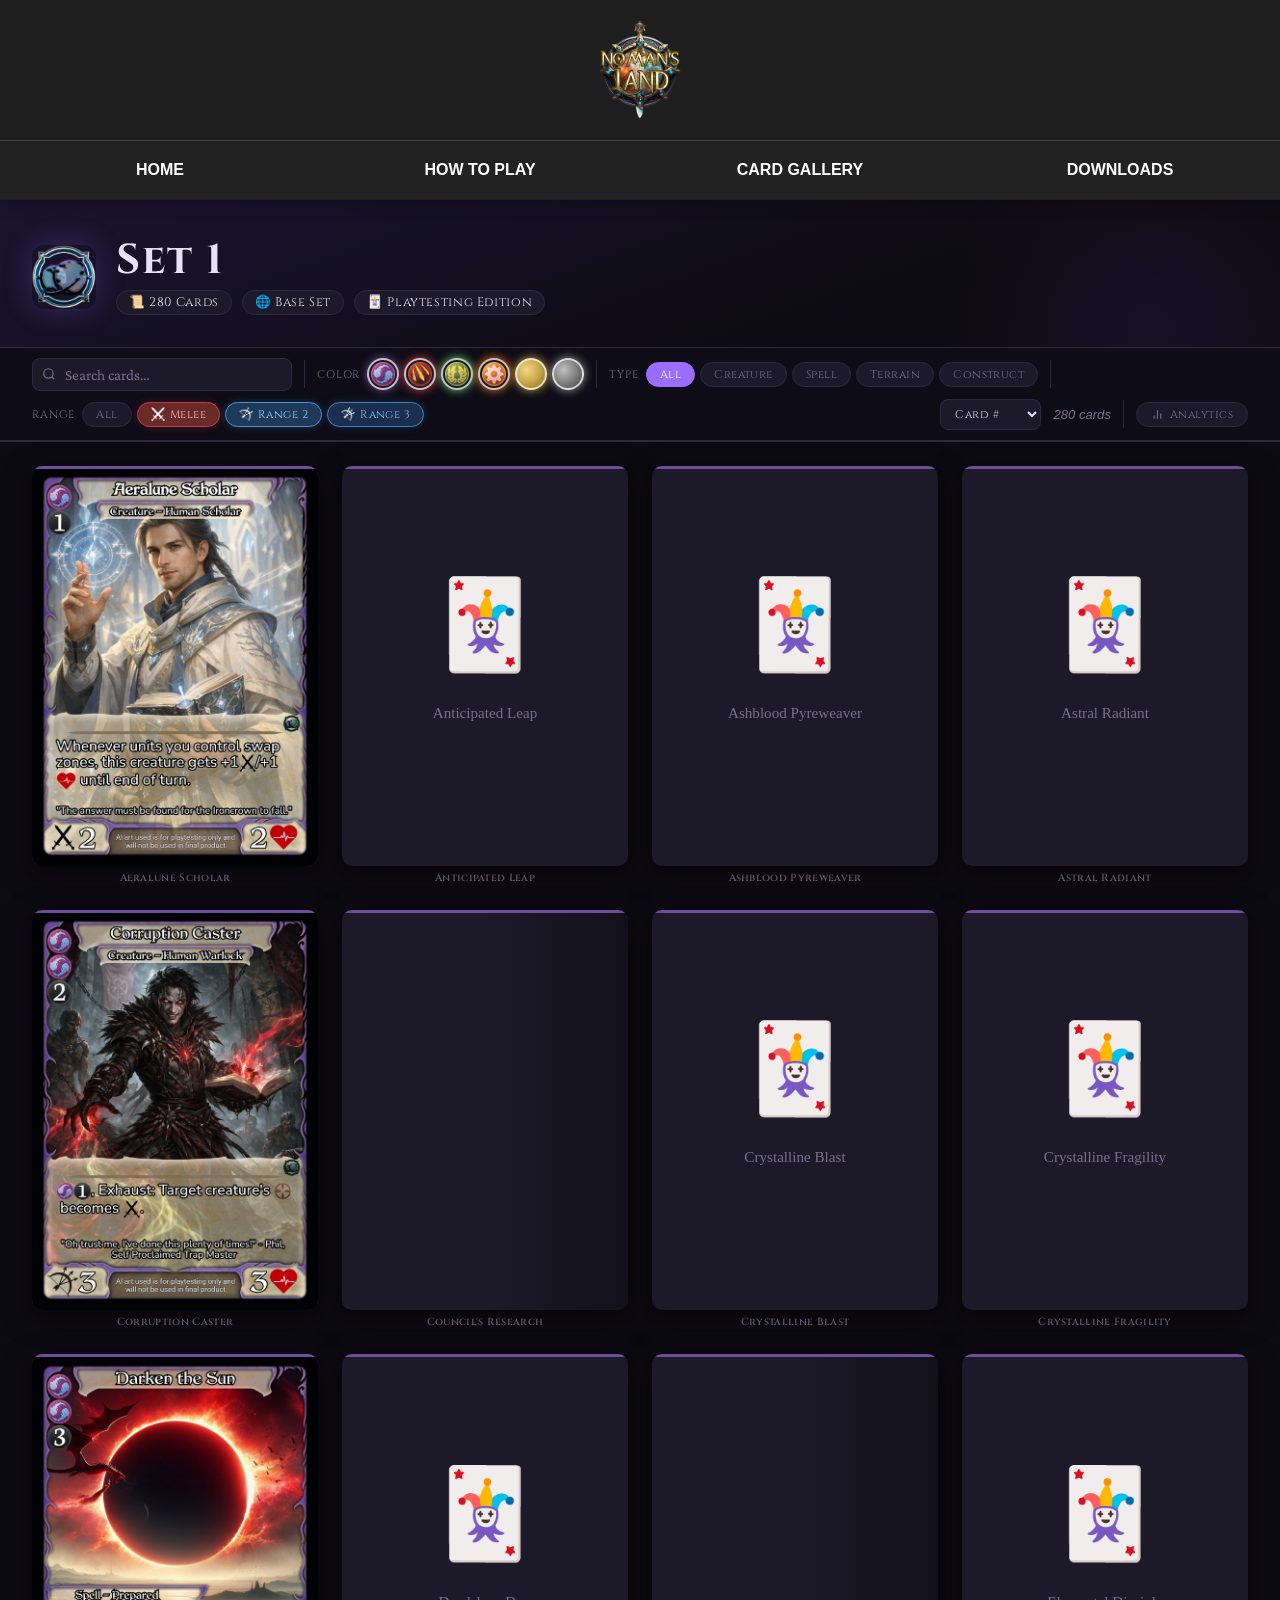
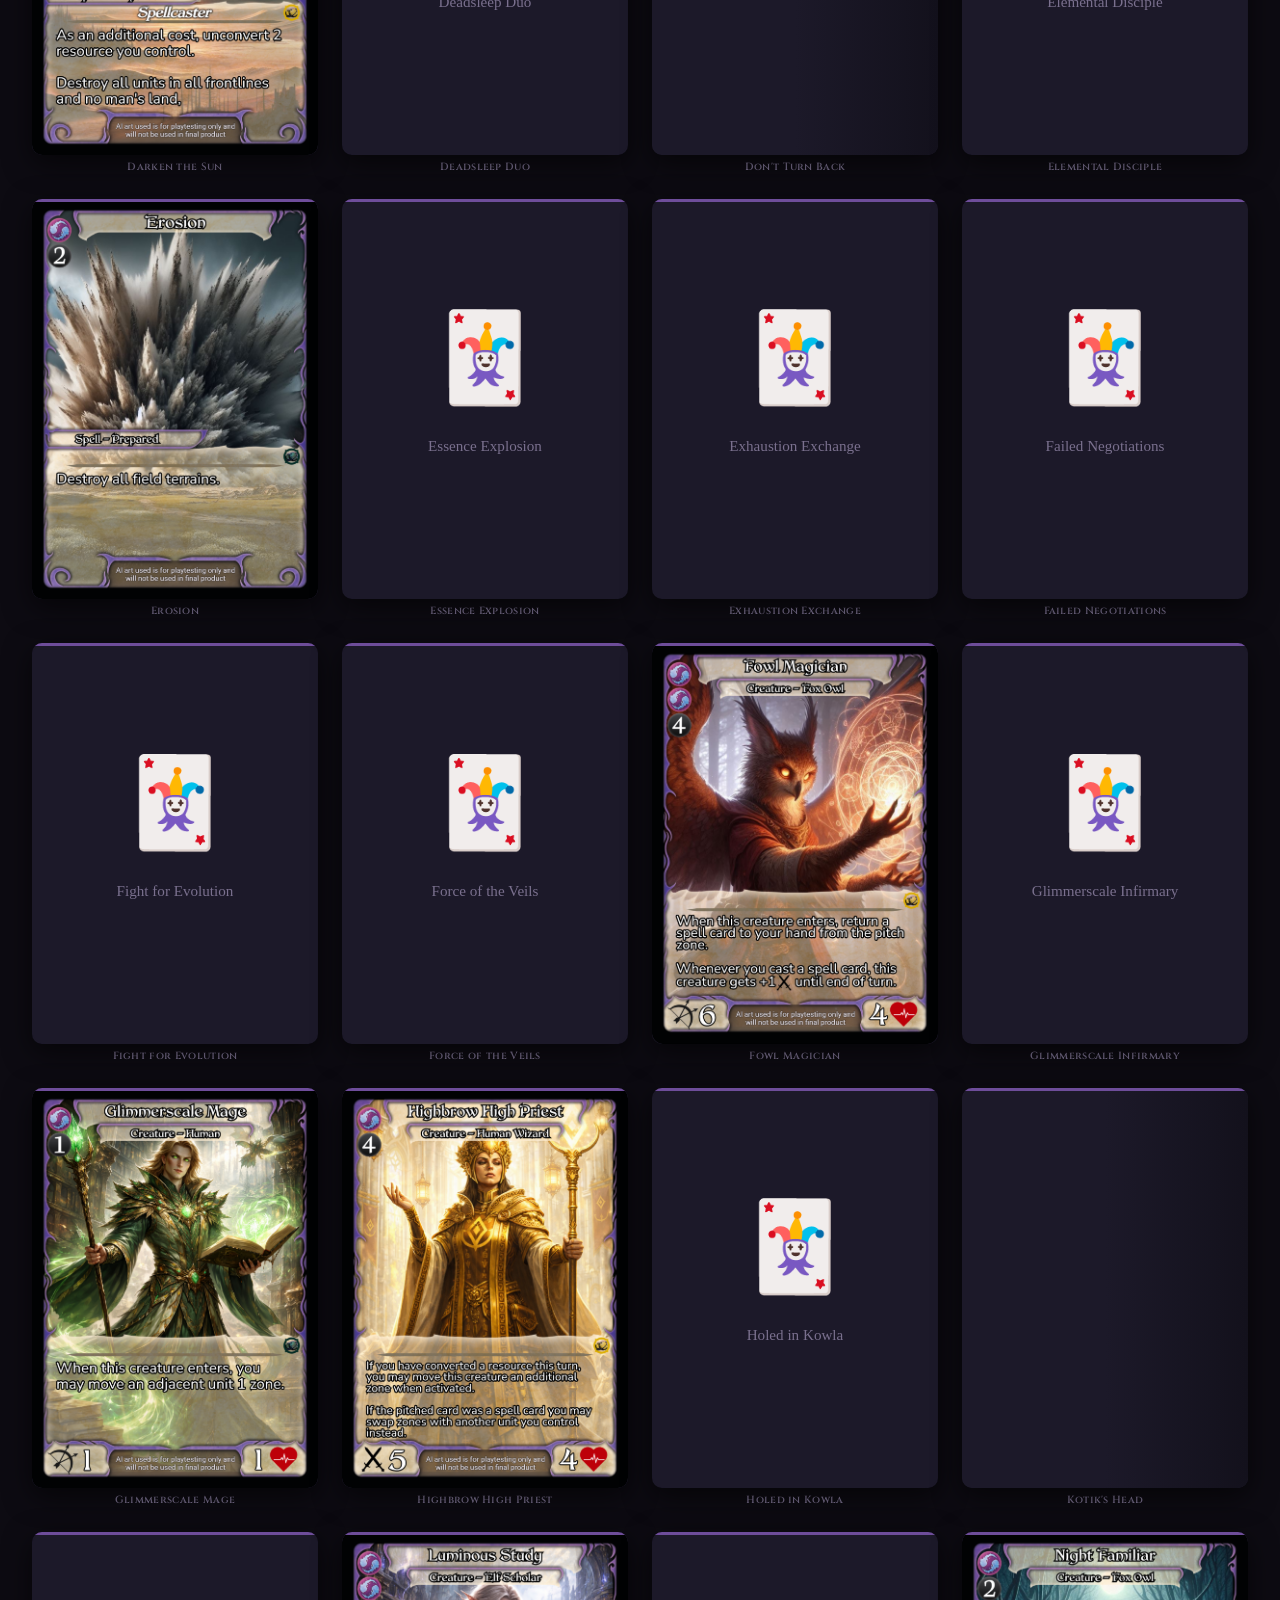
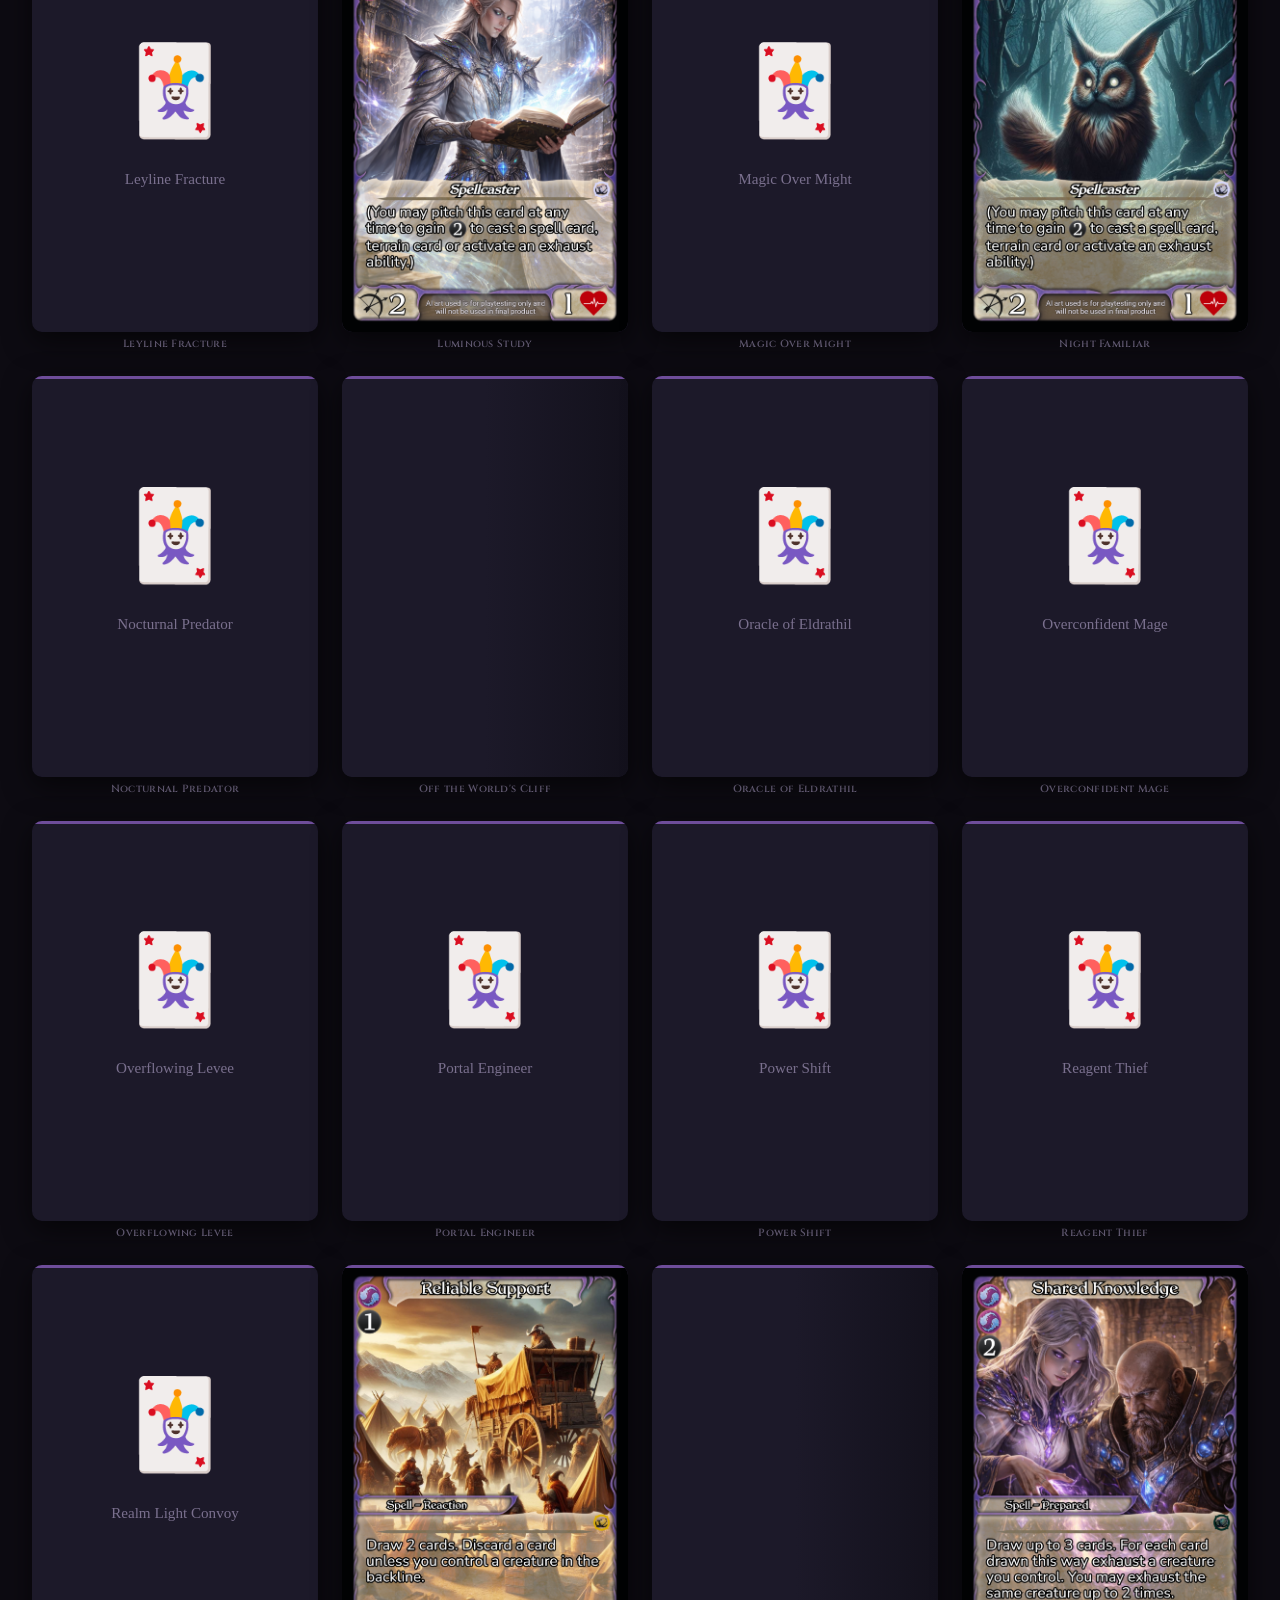
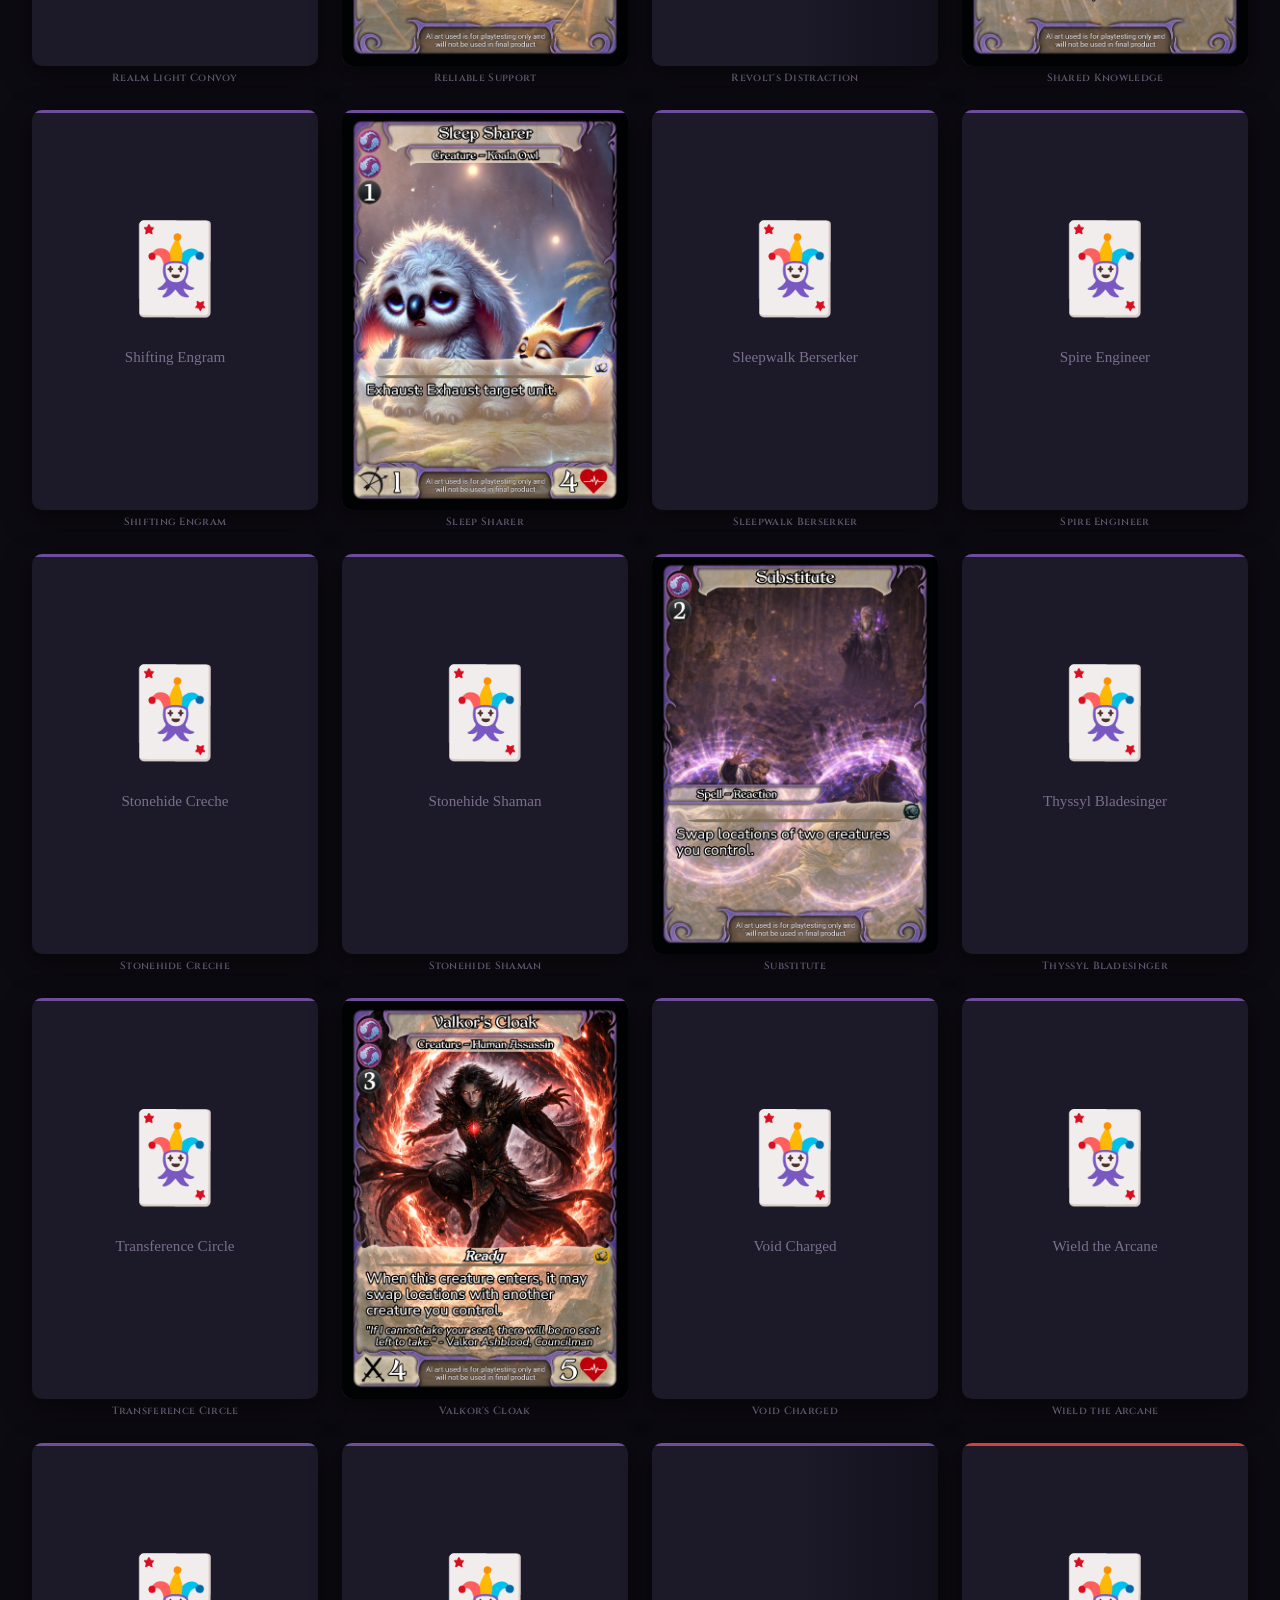
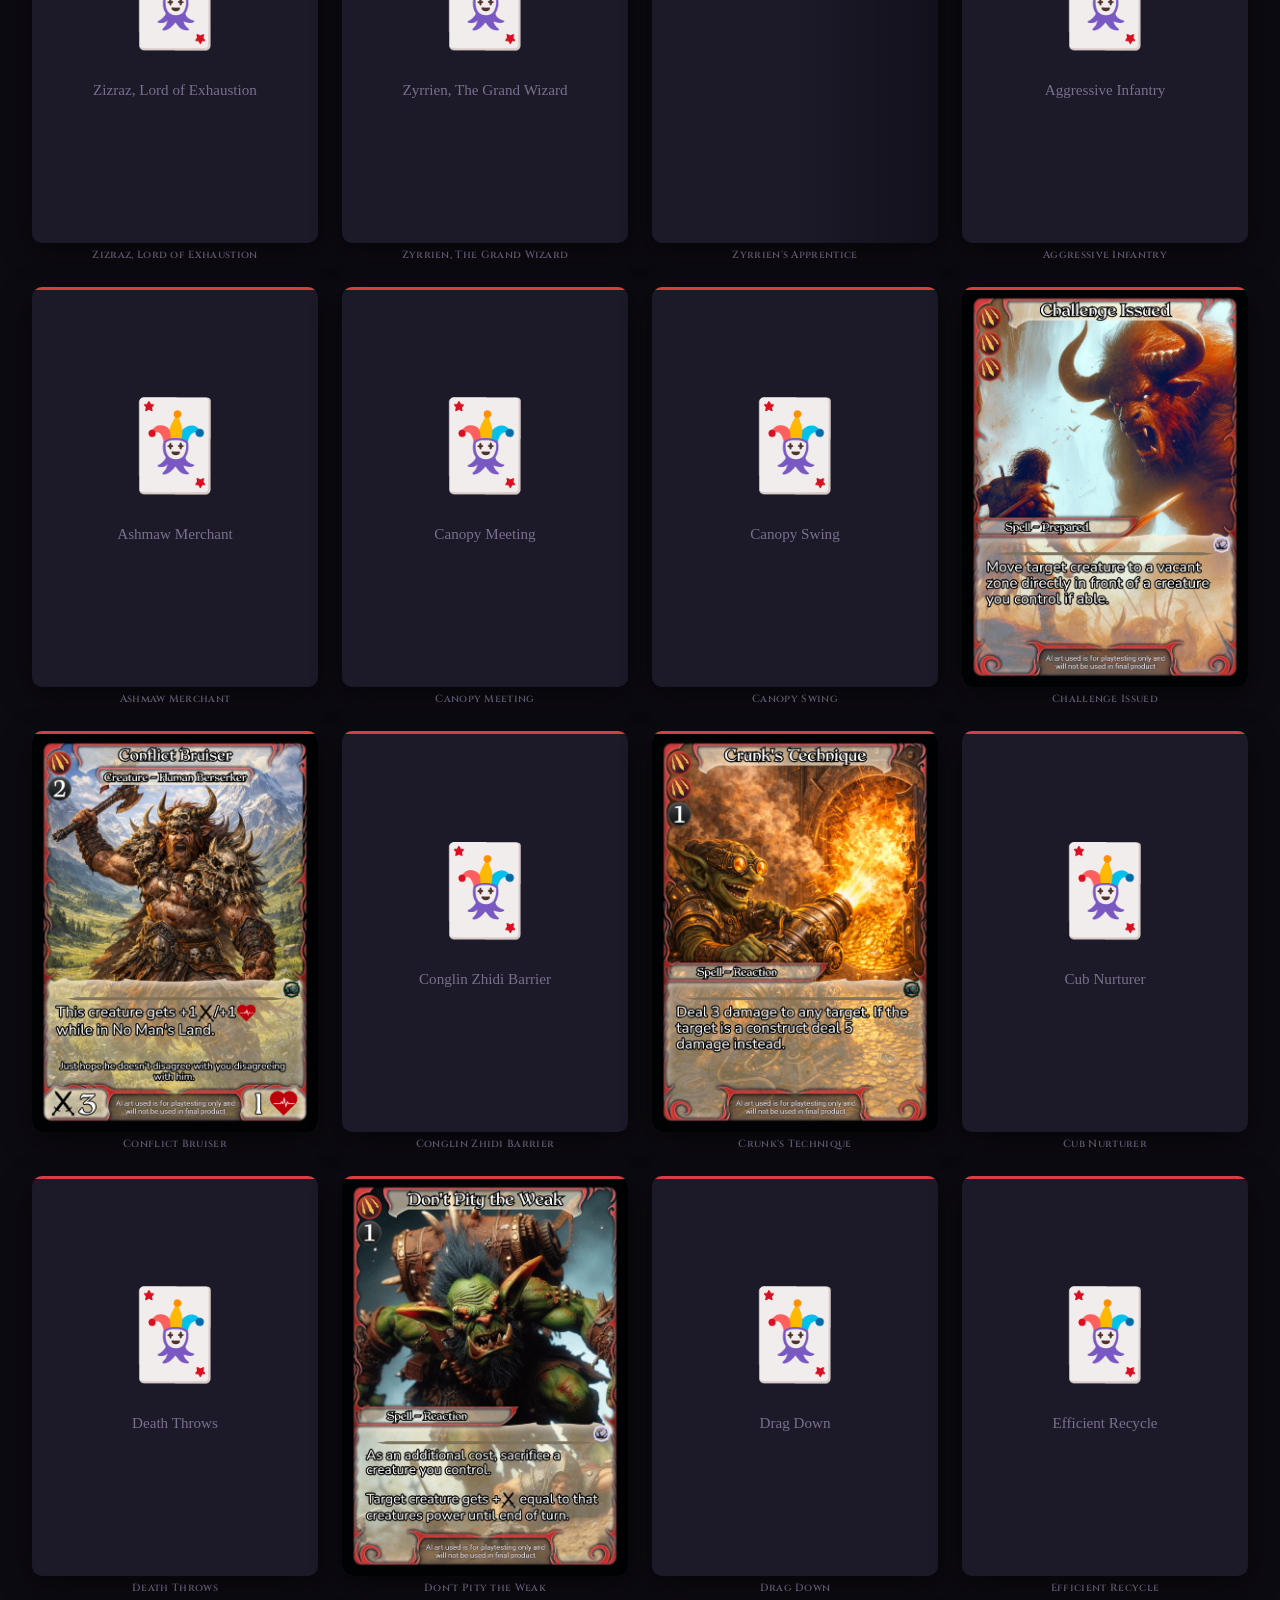
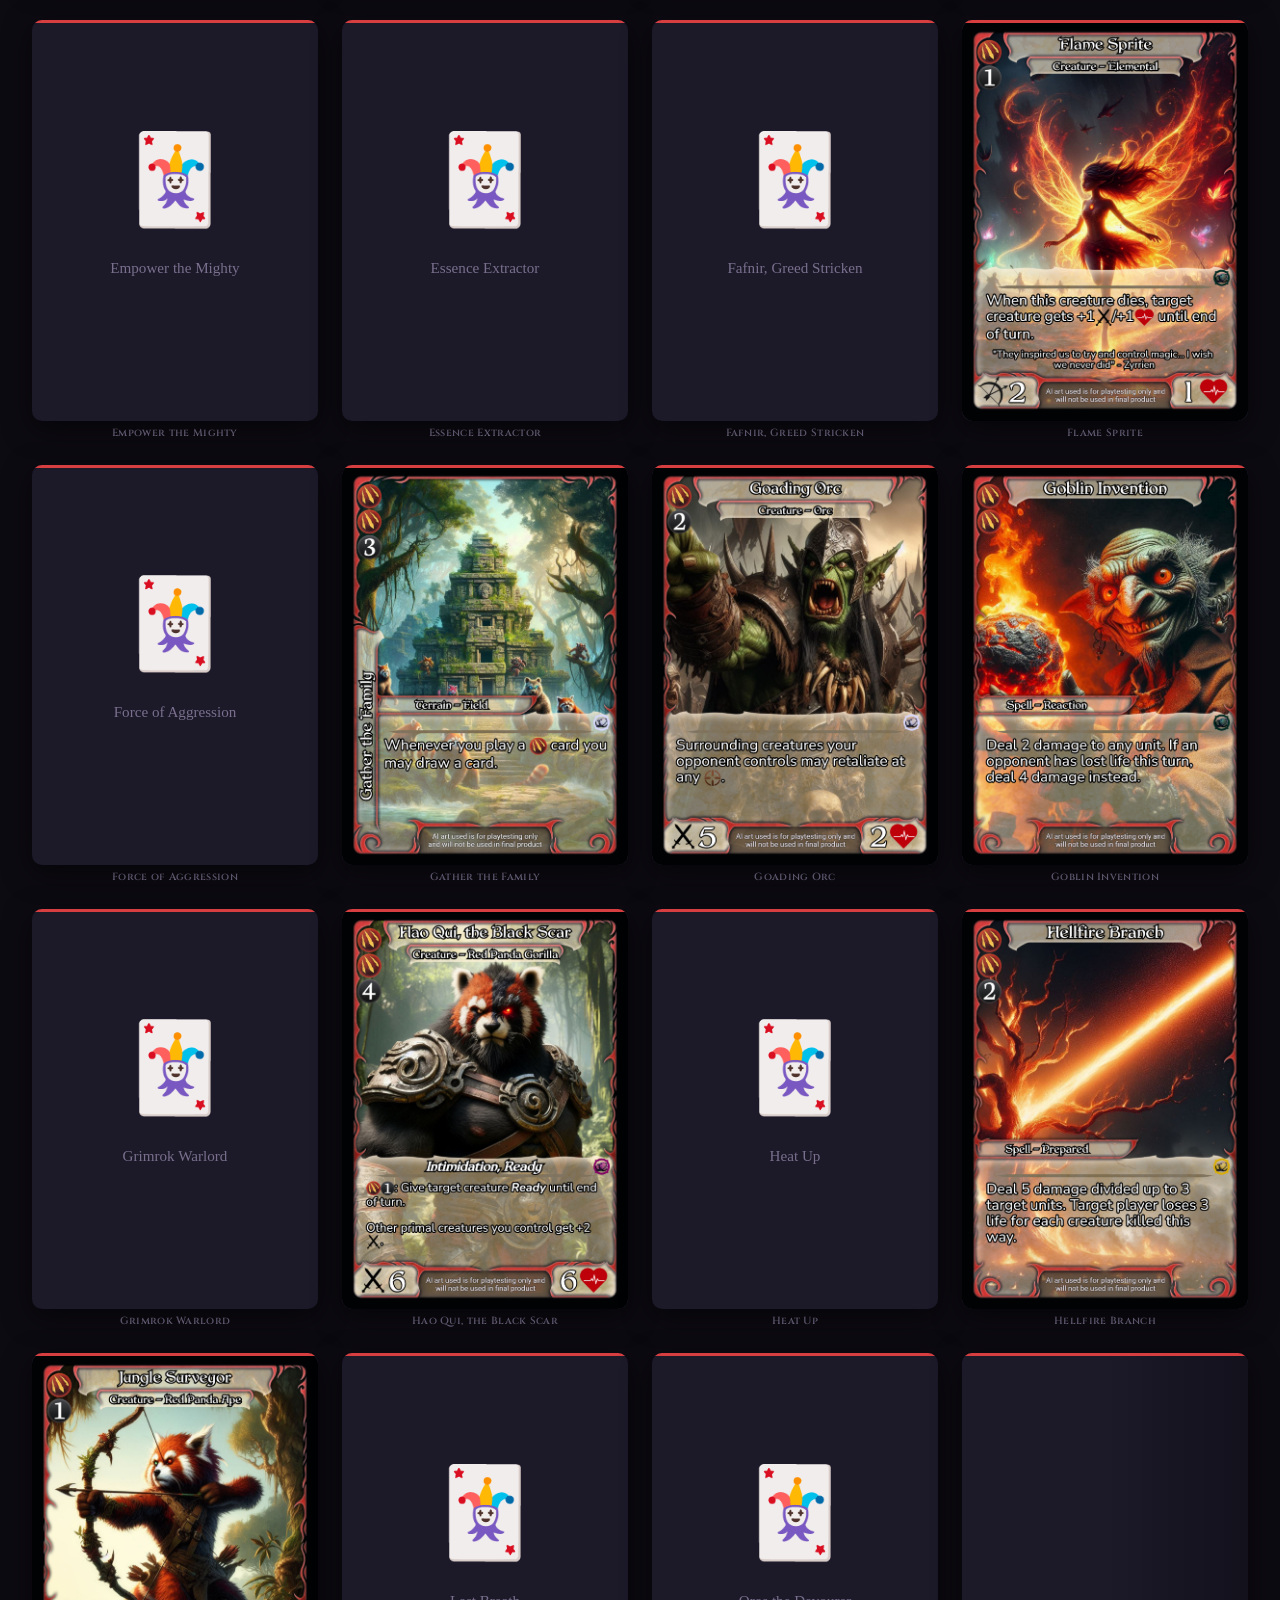
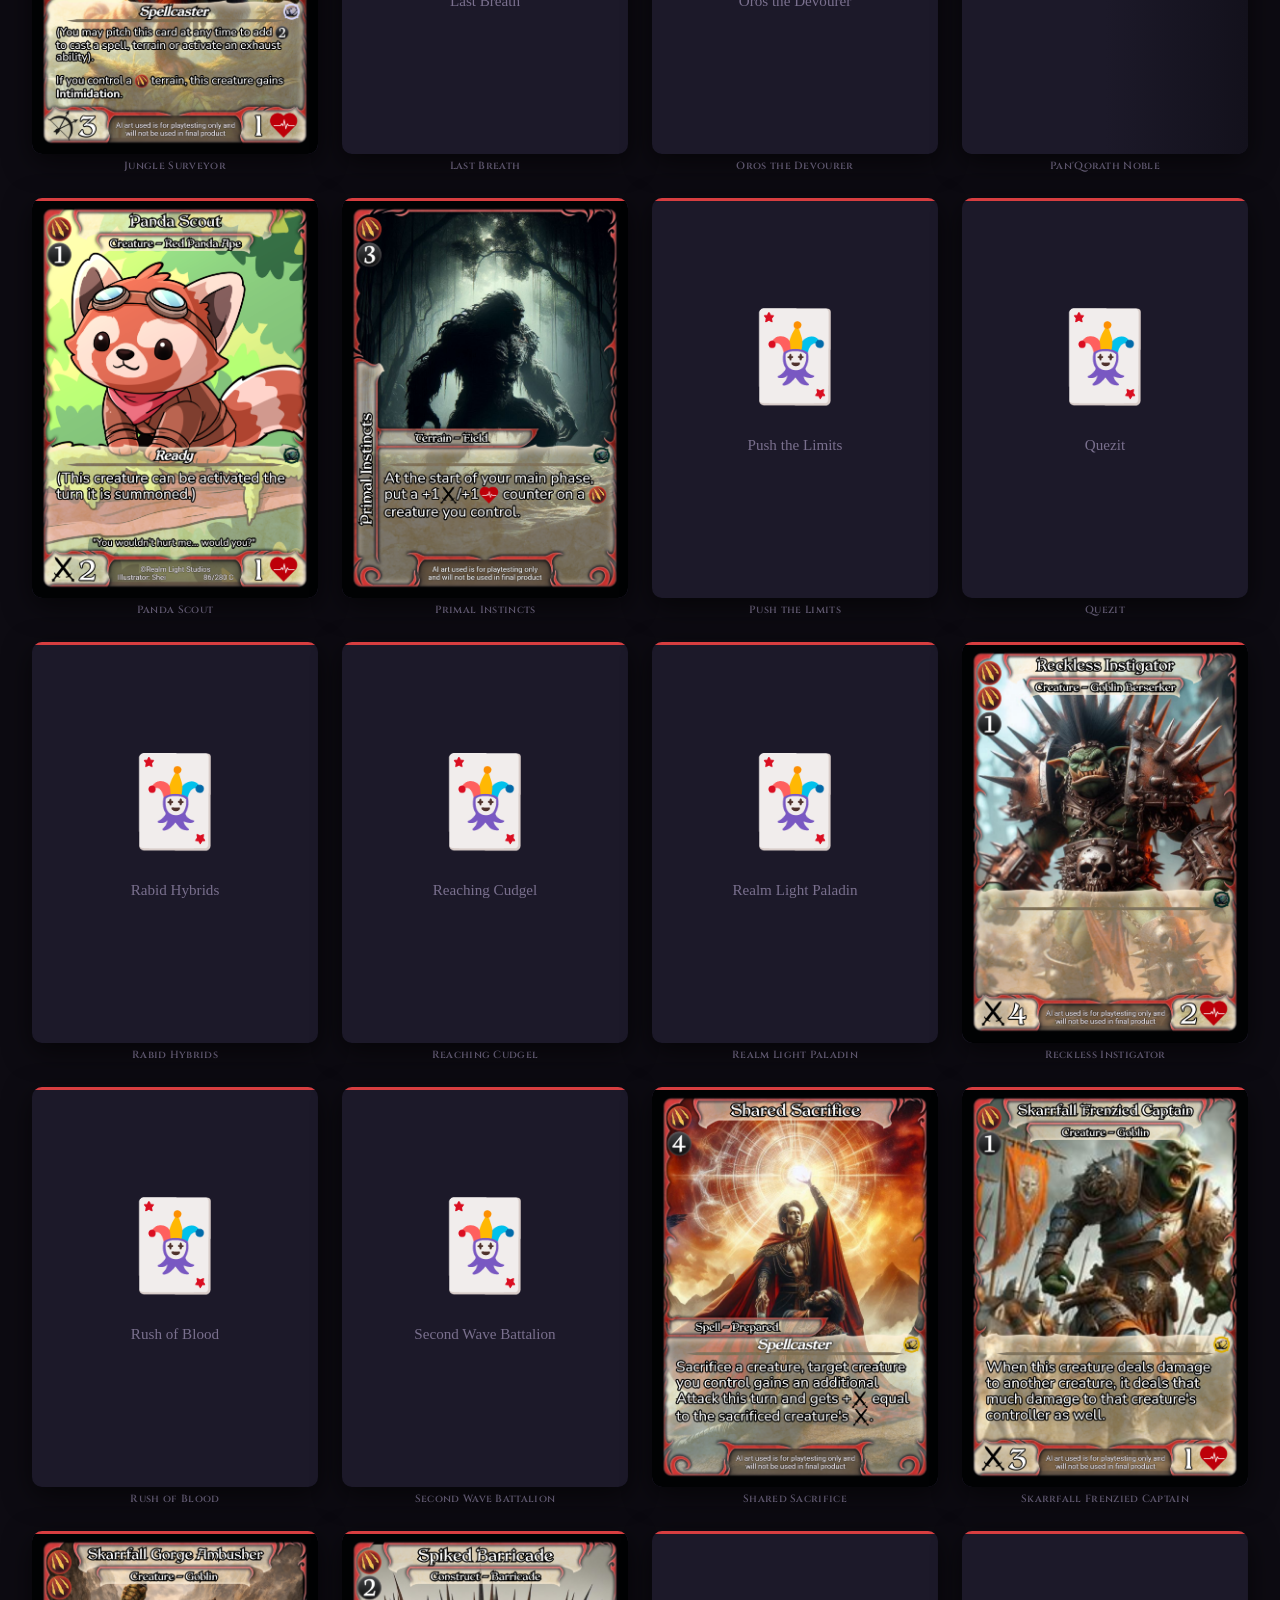
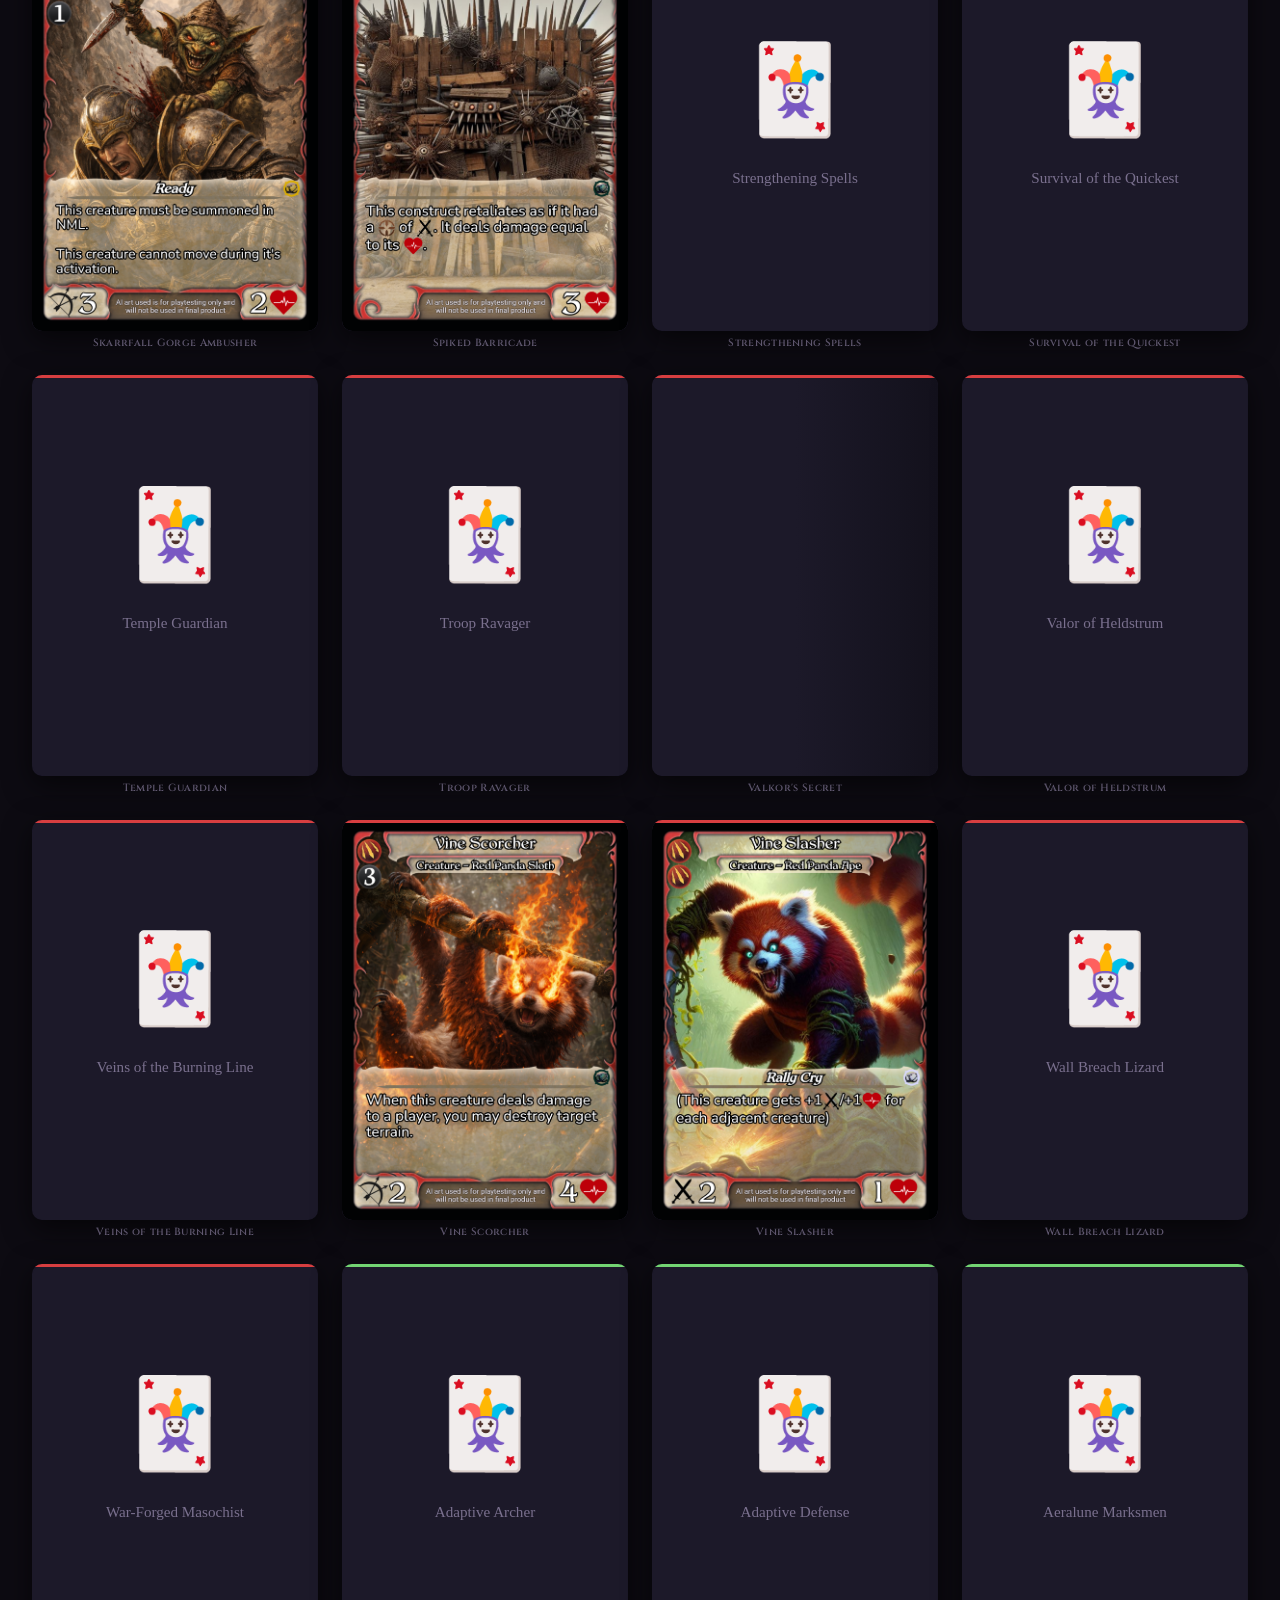
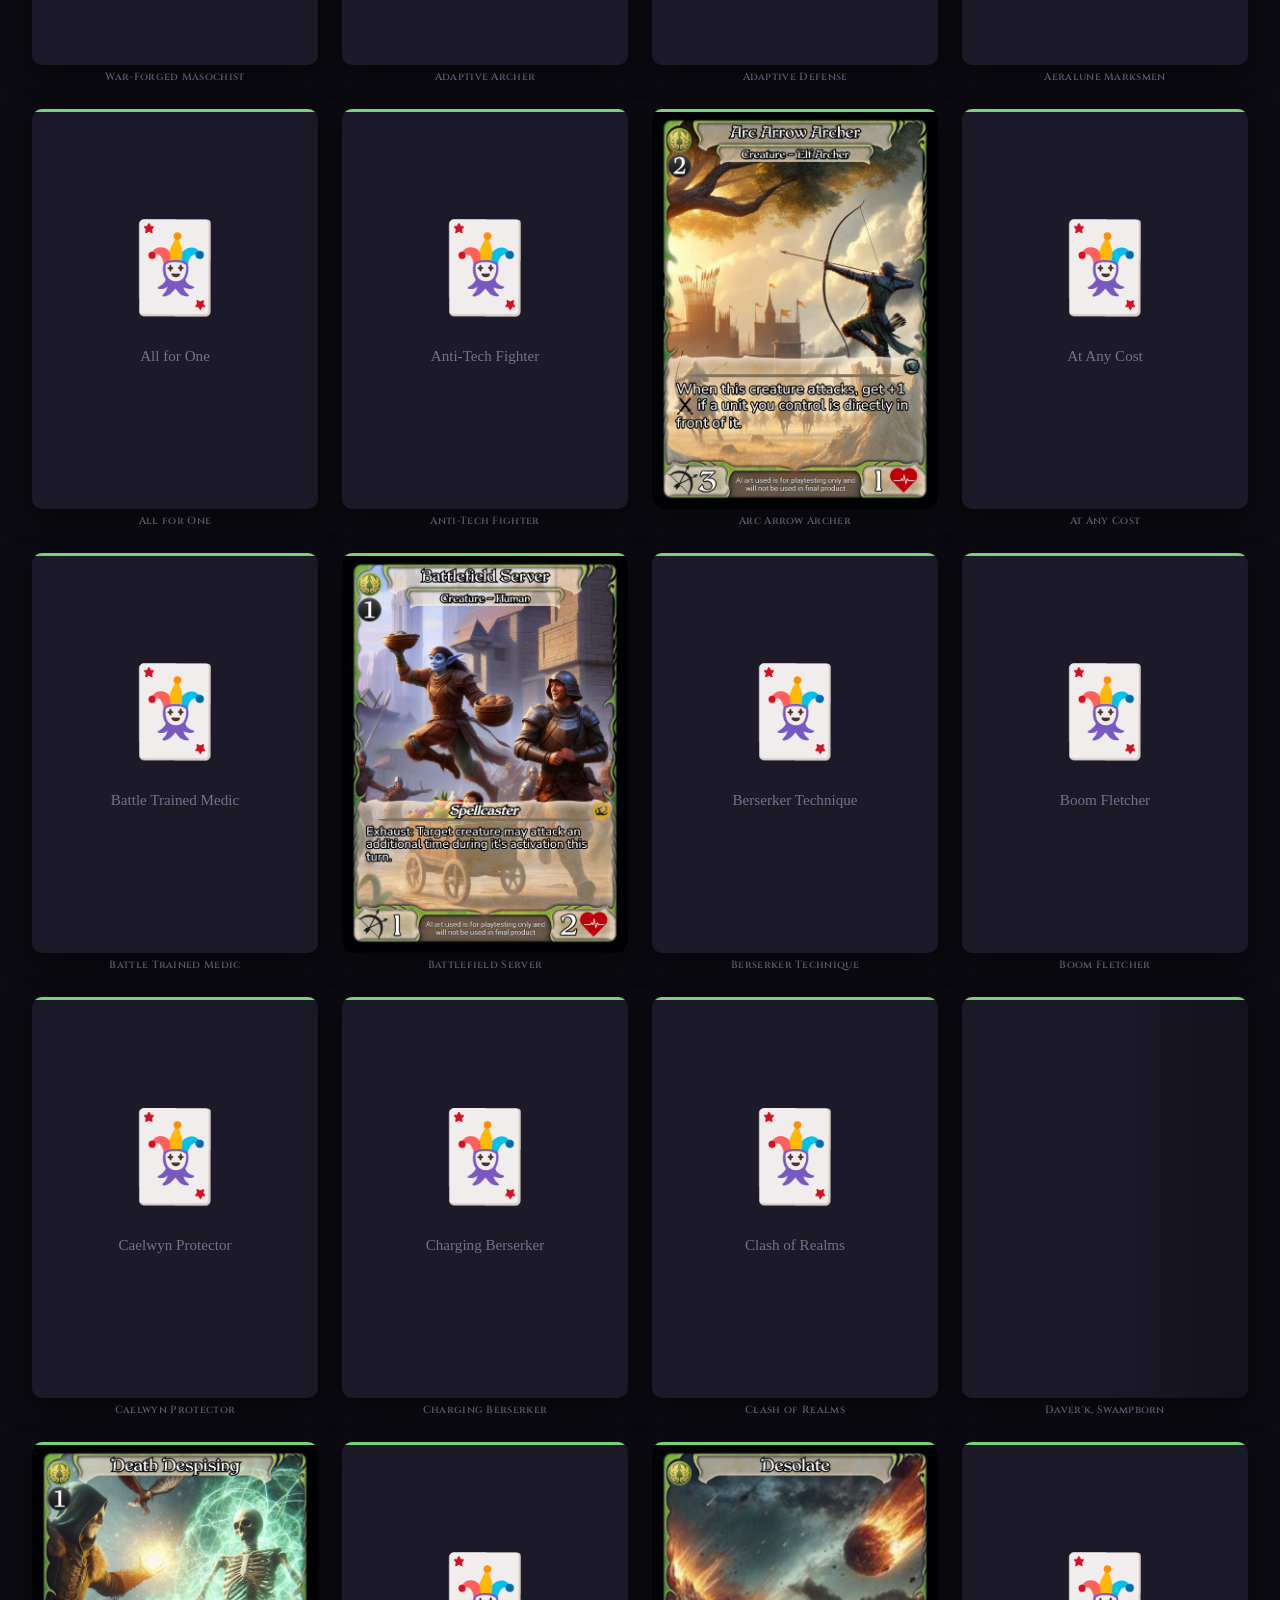
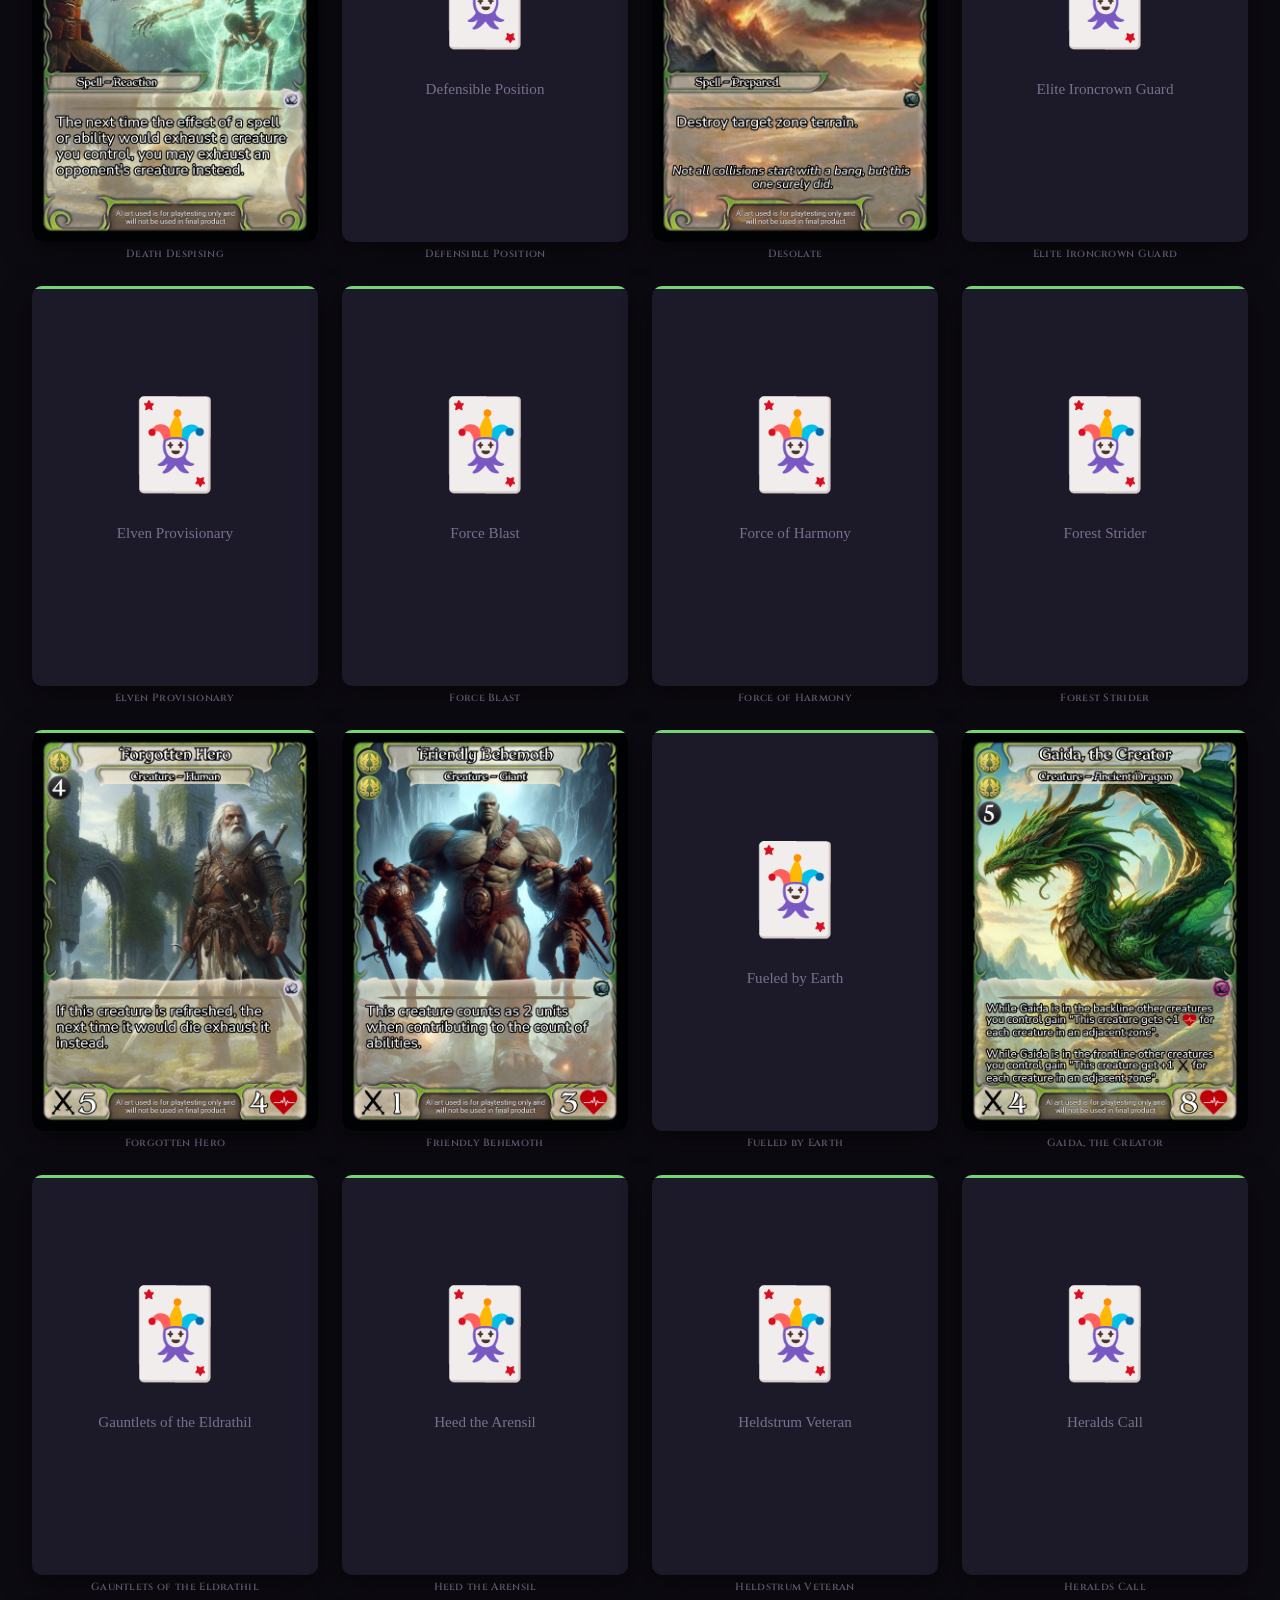
==== commit 424e2c7b: "Updated some cards and added analytics" ====
--- a/card-gallary/index.html
+++ b/card-gallary/index.html
@@ -8,9 +8,8 @@
         <meta name="viewport" content="width=device-width, initial-scale=1.0">
         <link rel="preconnect" href="https://fonts.googleapis.com">
         <link href="https://fonts.googleapis.com/css2?family=Cinzel:wght@400;600;700&family=Crimson+Pro:ital,wght@0,300;0,400;0,600;1,400&display=swap" rel="stylesheet">
- 
+
         <style>
-            /* ── VARIABLES ──────────────────────────────────────────────── */
             :root {
                 --s1-bg:       #0d0b12;
                 --s1-surface:  #13111c;
@@ -21,24 +20,19 @@
                 --s1-text:     #e8e0f5;
                 --s1-muted:    #7a708e;
                 --s1-radius:   10px;
- 
                 --c-arcane:       #6e4d9a;
                 --c-primal:       #d73e40;
                 --c-refined:      #73d573;
-                --c-tech:         #e46f0b;
+                --c-tech:         #f97316;
                 --c-multi:        #c8a84b;
                 --c-resourceless: #9e9e9e;
             }
- 
-            /* ── GALLERY WRAPPER ─────────────────────────────────────────── */
             .gallery-page {
                 background: var(--s1-bg);
                 min-height: 60vh;
                 padding-top: var(--header-height, 0px);
                 padding-bottom: 60px;
             }
- 
-            /* ── SET HERO ───────────────────────────────────────────────── */
             .set-hero {
                 background: linear-gradient(160deg, #1a1430 0%, #0d0b12 70%);
                 border-bottom: 1px solid var(--s1-border);
@@ -93,8 +87,6 @@
                 letter-spacing: 0.05em;
                 font-family: 'Cinzel', serif;
             }
- 
-            /* ── CONTROLS BAR ───────────────────────────────────────────── */
             .s1-controls {
                 position: sticky; top: var(--header-height, 0px); z-index: 50;
                 background: #0f0d18f2;
@@ -112,15 +104,11 @@
                 flex-wrap: wrap;
                 row-gap: 8px;
             }
- 
             .s1-ctrl-divider {
-                width: 1px;
-                height: 28px;
+                width: 1px; height: 28px;
                 background: var(--s1-border);
                 flex-shrink: 0;
             }
- 
-            /* Search */
             .s1-search-wrap {
                 position: relative;
                 flex: 1; min-width: 160px; max-width: 260px;
@@ -146,8 +134,6 @@
             }
             #s1-search:focus { border-color: var(--s1-accent); }
             #s1-search::placeholder { color: var(--s1-muted); }
- 
-            /* Filter group */
             .s1-filter-group { display: flex; gap: 5px; align-items: center; flex-wrap: wrap; }
             .s1-filter-label {
                 color: var(--s1-muted);
@@ -158,8 +144,6 @@
                 white-space: nowrap;
                 margin-right: 2px;
             }
- 
-            /* ── COLOR ICON BUTTONS ─────────────────────────────────────── */
             .s1-color-btn {
                 width: 32px; height: 32px;
                 border-radius: 50%;
@@ -174,17 +158,9 @@
                 overflow: hidden;
                 opacity: 0.4;
             }
-            .s1-color-btn img {
-                width: 24px; height: 24px;
-                object-fit: contain;
-                pointer-events: none;
-            }
-            .s1-color-btn.multi {
-                background: radial-gradient(circle at 35% 35%, #f5d680, #c8a84b, #8b6914);
-            }
-            .s1-color-btn.resourceless {
-                background: radial-gradient(circle at 35% 35%, #c0c0c0, #808080, #404040);
-            }
+            .s1-color-btn img { width: 24px; height: 24px; object-fit: contain; pointer-events: none; }
+            .s1-color-btn.multi { background: radial-gradient(circle at 35% 35%, #f5d680, #c8a84b, #8b6914); }
+            .s1-color-btn.resourceless { background: radial-gradient(circle at 35% 35%, #c0c0c0, #808080, #404040); }
             .s1-color-btn:hover { transform: scale(1.18); }
             .s1-color-btn.active { opacity: 1; border-color: #ffffffbb; }
             .s1-color-btn.active[data-color="A"] { box-shadow: 0 0 10px var(--c-arcane); }
@@ -193,8 +169,6 @@
             .s1-color-btn.active[data-color="T"] { box-shadow: 0 0 10px var(--c-tech); }
             .s1-color-btn.active[data-color="M"] { box-shadow: 0 0 10px var(--c-multi); }
             .s1-color-btn.active[data-color="X"] { box-shadow: 0 0 10px var(--c-resourceless); }
- 
-            /* ── PILL BUTTONS (type + range) ─────────────────────────────── */
             .s1-pill-btn {
                 background: var(--s1-surface2);
                 border: 1px solid var(--s1-border);
@@ -217,19 +191,24 @@
                 color: #fff;
             }
             .s1-pill-btn.range-melee.active {
-                background: #6b2a2a;
-                border-color: #c0394a;
-                color: #ffbfbf;
+                background: #6b2a2a; border-color: #c0394a; color: #ffbfbf;
                 box-shadow: 0 0 8px #c0394a44;
             }
-            .s1-pill-btn.range-ranged.active {
-                background: #1e3a5a;
-                border-color: #4a8fd4;
-                color: #a8d4f8;
+            .s1-pill-btn.range-r2.active {
+                background: #1e3a5a; border-color: #4a8fd4; color: #a8d4f8;
                 box-shadow: 0 0 8px #4a8fd444;
             }
- 
-            /* Sort */
+            .s1-pill-btn.range-r3.active {
+                background: #1a2e50; border-color: #3a7fc4; color: #88c4f8;
+                box-shadow: 0 0 8px #3a7fc444;
+            }
+            .range-icon {
+                width: 14px; height: 14px;
+                object-fit: contain;
+                vertical-align: middle;
+                flex-shrink: 0;
+                filter: brightness(0) invert(1);
+            }
             #s1-sort {
                 background: var(--s1-surface2);
                 border: 1px solid var(--s1-border);
@@ -243,27 +222,9 @@
                 outline: none;
                 margin-left: auto;
             }
-            /* Count */
-            #s1-count {
-                color: var(--s1-muted);
-                font-size: 0.82rem;
-                font-style: italic;
-                white-space: nowrap;
-            }
- 
-            /* ── CARD GRID ──────────────────────────────────────────────── */
-            .s1-gallery-wrap {
-                max-width: 1440px;
-                margin: 0 auto;
-                padding: 24px 32px 48px;
-            }
-            #s1-grid {
-                display: grid;
-                grid-template-columns: repeat(4, 1fr);
-                gap: 24px;
-            }
- 
-            /* ── CARD ITEM ──────────────────────────────────────────────── */
+            #s1-count { color: var(--s1-muted); font-size: 0.82rem; font-style: italic; white-space: nowrap; }
+            .s1-gallery-wrap { max-width: 1440px; margin: 0 auto; padding: 24px 32px 48px; }
+            #s1-grid { display: grid; grid-template-columns: repeat(4, 1fr); gap: 24px; }
             .s1-card {
                 position: relative;
                 border-radius: var(--s1-radius);
@@ -274,7 +235,6 @@
             }
             .s1-card:hover  { transform: translateY(-6px) scale(1.04); z-index: 20; }
             .s1-card:focus  { outline: 2px solid var(--s1-accent); outline-offset: 4px; }
- 
             .s1-card-img-wrap {
                 border-radius: var(--s1-radius);
                 overflow: hidden;
@@ -283,14 +243,10 @@
                 background: var(--s1-surface2);
                 position: relative;
             }
-            /* Shimmer skeleton */
             .s1-card-img-wrap::before {
                 content: '';
                 position: absolute; inset: 0; z-index: 0;
-                background: linear-gradient(90deg,
-                    var(--s1-surface2) 25%,
-                    var(--s1-surface)  50%,
-                    var(--s1-surface2) 75%);
+                background: linear-gradient(90deg, var(--s1-surface2) 25%, var(--s1-surface) 50%, var(--s1-surface2) 75%);
                 background-size: 200% 100%;
                 animation: s1Shimmer 1.5s infinite;
                 border-radius: var(--s1-radius);
@@ -306,8 +262,6 @@
                 transition: opacity 0.3s;
             }
             .s1-card-img-wrap img.loaded { opacity: 1; }
- 
-            /* Colour accent strip */
             .s1-card-img-wrap::after {
                 content: '';
                 position: absolute; top: 0; left: 0; right: 0;
@@ -319,31 +273,7 @@
             .s1-card-img-wrap[data-color="R"]::after { background: var(--c-refined); }
             .s1-card-img-wrap[data-color="T"]::after { background: var(--c-tech); }
             .s1-card-img-wrap[data-color="X"]::after { background: var(--c-resourceless); }
-            /* Multi cards get a gold gradient; JS also sets a custom linear-gradient inline */
             .s1-card-img-wrap[data-color*=","]::after { background: linear-gradient(90deg,#f5d680,#c8a84b,#8b6914); }
- 
-            /* Range badge on card corner */
-            .s1-range-badge {
-                position: absolute;
-                bottom: 6px; left: 6px;
-                z-index: 3;
-                background: #000000aa;
-                border: 1px solid #ffffff18;
-                border-radius: 5px;
-                padding: 2px 7px;
-                font-size: 0.58rem;
-                font-family: 'Cinzel', serif;
-                color: #b0b0b0;
-                backdrop-filter: blur(4px);
-                pointer-events: none;
-                display: flex; align-items: center; gap: 3px;
-                line-height: 1.4;
-                letter-spacing: 0.04em;
-            }
-            .s1-range-badge.melee  { border-color: #c0394a44; color: #e8a8a8; }
-            .s1-range-badge.ranged { border-color: #4a8fd444; color: #a8c8e8; }
- 
-            /* ── TOOLTIP (body-level fixed, escapes all stacking contexts) ── */
             #s1-global-tooltip {
                 position: fixed;
                 background: #12101eee;
@@ -360,10 +290,10 @@
                 backdrop-filter: blur(10px);
                 -webkit-backdrop-filter: blur(10px);
                 box-shadow: 0 6px 32px #000000bb;
-                min-width: 170px;
+                min-width: 200px;
+                max-width: 280px;
             }
             #s1-global-tooltip.visible { opacity: 1; }
- 
             .tt-name {
                 font-family: 'Cinzel', serif;
                 font-size: 0.84rem;
@@ -374,121 +304,224 @@
                 border-bottom: 1px solid var(--s1-border);
                 padding-bottom: 5px;
             }
-            .tt-subheader {
-                font-size: 0.70rem;
-                color: var(--s1-muted);
-                font-style: italic;
-                display: block;
-                margin-bottom: 6px;
-            }
-            .tt-row {
-                display: flex;
-                justify-content: space-between;
-                align-items: center;
-                gap: 16px;
-                padding: 2px 0;
-            }
-            .tt-label {
-                color: var(--s1-muted);
-                font-family: 'Cinzel', serif;
-                font-size: 0.66rem;
-                letter-spacing: 0.07em;
-                text-transform: uppercase;
-            }
+            .tt-subheader { font-size: 0.70rem; color: var(--s1-muted); font-style: italic; display: block; margin-bottom: 6px; }
+            .tt-row { display: flex; justify-content: space-between; align-items: center; gap: 16px; padding: 2px 0; }
+            .tt-label { color: var(--s1-muted); font-family: 'Cinzel', serif; font-size: 0.66rem; letter-spacing: 0.07em; text-transform: uppercase; }
             .tt-value        { color: var(--s1-text); font-weight: 600; font-size: 0.78rem; }
             .tt-value.gold   { color: var(--s1-gold); }
             .tt-value.red    { color: #e07878; }
             .tt-value.green  { color: #78c878; }
             .tt-value.blue   { color: #78aae0; }
- 
-            .tt-color-row {
-                display: flex; align-items: center; gap: 5px;
-                padding-top: 5px;
-                margin-top: 4px;
-                border-top: 1px solid var(--s1-border);
-            }
-            .tt-color-row img {
-                width: 13px; height: 13px; object-fit: contain;
-            }
-            .tt-color-name {
-                font-family: 'Cinzel', serif;
-                font-size: 0.66rem;
-                letter-spacing: 0.05em;
-                color: var(--s1-muted);
-            }
-            .tt-color-dot {
-                width: 10px; height: 10px;
-                border-radius: 50%;
-                flex-shrink: 0;
-                display: inline-block;
-            }
- 
-            /* Card name label */
+            .tt-color-row { display: flex; align-items: center; gap: 5px; padding-top: 5px; margin-top: 4px; border-top: 1px solid var(--s1-border); }
+            .tt-color-row img { width: 13px; height: 13px; object-fit: contain; }
+            .tt-color-name { font-family: 'Cinzel', serif; font-size: 0.66rem; letter-spacing: 0.05em; color: var(--s1-muted); }
+            .tt-color-dot { width: 10px; height: 10px; border-radius: 50%; flex-shrink: 0; display: inline-block; }
+            .tt-desc {
+                font-size: 0.72rem; color: var(--s1-text); font-style: italic;
+                line-height: 1.45; padding: 6px 0 4px;
+                border-top: 1px solid var(--s1-border); margin-top: 4px;
+                max-width: 240px; white-space: normal;
+            }
             .s1-card-name {
-                text-align: center;
-                padding: 5px 4px 1px;
-                font-family: 'Cinzel', serif;
-                font-size: 0.65rem;
-                font-weight: 600;
-                letter-spacing: 0.03em;
-                color: var(--s1-muted);
-                white-space: nowrap;
-                overflow: hidden;
-                text-overflow: ellipsis;
+                text-align: center; padding: 5px 4px 1px;
+                font-family: 'Cinzel', serif; font-size: 0.65rem; font-weight: 600;
+                letter-spacing: 0.03em; color: var(--s1-muted);
+                white-space: nowrap; overflow: hidden; text-overflow: ellipsis;
                 transition: color 0.2s;
             }
             .s1-card:hover .s1-card-name { color: var(--s1-text); }
- 
-            /* Section dividers */
             .s1-divider {
                 grid-column: 1 / -1;
                 display: flex; align-items: center; gap: 14px;
                 margin: 12px 0 4px;
+                color: var(--s1-muted); font-family: 'Cinzel', serif;
+                font-size: 0.72rem; letter-spacing: 0.12em; text-transform: uppercase;
+            }
+            .s1-divider::before, .s1-divider::after { content: ''; flex: 1; height: 1px; background: var(--s1-border); }
+            .s1-empty { grid-column: 1 / -1; text-align: center; padding: 80px 20px; color: var(--s1-muted); font-family: 'Cinzel', serif; font-size: 1rem; }
+            .s1-empty-icon { font-size: 2.5rem; margin-bottom: 12px; }
+            @keyframes s1Shimmer { 0% { background-position: 200% 0; } 100% { background-position: -200% 0; } }
+            @keyframes s1FadeUp { from { opacity: 0; transform: translateY(10px); } to { opacity: 1; transform: translateY(0); } }
+
+            /* ── RARITY ─────────────────────────────────────────────────── */
+            :root {
+                --r-common:    #6b6b6b;
+                --r-uncommon:  #c0c0c0;
+                --r-fabled:    #c8a84b;
+                --r-ascendant: #5ab4e8;
+            }
+            .tt-rarity {
+                display: inline-block;
+                font-family: 'Cinzel', serif;
+                font-size: 0.68rem;
+                font-weight: 700;
+                letter-spacing: 0.06em;
+                padding: 1px 8px;
+                border-radius: 4px;
+                border: 1px solid currentColor;
+            }
+            .rarity-common    { color: var(--r-common);    border-color: var(--r-common)55; }
+            .rarity-uncommon  { color: var(--r-uncommon);  border-color: var(--r-uncommon)55;
+                                text-shadow: 0 0 8px #c0c0c055; }
+            .rarity-fabled    { color: var(--r-fabled);    border-color: var(--r-fabled)66;
+                                text-shadow: 0 0 8px #c8a84b66; }
+            .rarity-ascendant { color: var(--r-ascendant); border-color: var(--r-ascendant)66;
+                                text-shadow: 0 0 10px #5ab4e888; }
+
+            /* ── ANALYTICS PANEL ─────────────────────────────────────────── */
+            #s1-analytics-btn {
+                background: var(--s1-surface2);
+                border: 1px solid var(--s1-border);
+                border-radius: 20px;
+                padding: 4px 14px;
+                font-family: 'Cinzel', serif;
+                font-size: 0.70rem;
                 color: var(--s1-muted);
+                cursor: pointer;
+                transition: background 0.15s, color 0.15s, border-color 0.15s;
+                letter-spacing: 0.04em;
+                outline: none;
+                white-space: nowrap;
+                display: inline-flex; align-items: center; gap: 6px;
+            }
+            #s1-analytics-btn:hover,
+            #s1-analytics-btn.active {
+                background: #1e1a2e;
+                border-color: var(--s1-accent);
+                color: var(--s1-accent);
+            }
+            #s1-analytics-panel {
+                background: #0f0d18;
+                border-bottom: 1px solid var(--s1-border);
+                overflow: hidden;
+                max-height: 0;
+                transition: max-height 0.4s cubic-bezier(0.4,0,0.2,1);
+            }
+            #s1-analytics-panel.open { max-height: 900px; }
+            .analytics-inner {
+                max-width: 1440px;
+                margin: 0 auto;
+                padding: 28px 32px 36px;
+                display: grid;
+                grid-template-columns: repeat(auto-fit, minmax(260px, 1fr));
+                gap: 24px;
+            }
+            .analytics-card {
+                background: var(--s1-surface);
+                border: 1px solid var(--s1-border);
+                border-radius: 12px;
+                padding: 20px 22px;
+            }
+            .analytics-title {
                 font-family: 'Cinzel', serif;
                 font-size: 0.72rem;
-                letter-spacing: 0.12em;
+                letter-spacing: 0.1em;
                 text-transform: uppercase;
-            }
-            .s1-divider::before, .s1-divider::after {
-                content: ''; flex: 1; height: 1px; background: var(--s1-border);
-            }
- 
-            /* Empty state */
-            .s1-empty {
-                grid-column: 1 / -1;
-                text-align: center;
-                padding: 80px 20px;
                 color: var(--s1-muted);
+                margin-bottom: 16px;
+                display: flex; align-items: center; gap: 8px;
+            }
+            .analytics-title::after {
+                content: '';
+                flex: 1; height: 1px; background: var(--s1-border);
+            }
+            /* Bar rows */
+            .abar-row {
+                display: flex; align-items: center; gap: 8px;
+                margin-bottom: 9px;
+            }
+            .abar-label {
                 font-family: 'Cinzel', serif;
-                font-size: 1rem;
-            }
-            .s1-empty-icon { font-size: 2.5rem; margin-bottom: 12px; }
- 
-            /* ── ANIMATIONS ─────────────────────────────────────────────── */
-            @keyframes s1Shimmer {
-                0%   { background-position:  200% 0; }
-                100% { background-position: -200% 0; }
-            }
-            @keyframes s1FadeUp {
-                from { opacity: 0; transform: translateY(10px); }
-                to   { opacity: 1; transform: translateY(0); }
-            }
- 
-            /* ── RESPONSIVE ─────────────────────────────────────────────── */
+                font-size: 0.64rem;
+                color: var(--s1-muted);
+                min-width: 100px;
+                text-align: right;
+                letter-spacing: 0.03em;
+            }
+            .abar-track {
+                flex: 1; height: 10px;
+                background: var(--s1-surface2);
+                border-radius: 5px;
+                overflow: hidden;
+            }
+            .abar-fill {
+                height: 100%;
+                border-radius: 5px;
+                transition: width 0.6s cubic-bezier(0.4,0,0.2,1);
+            }
+            .abar-count {
+                font-size: 0.68rem;
+                color: var(--s1-text);
+                min-width: 28px;
+                text-align: right;
+            }
+            /* Cost bar chart */
+            .cost-chart {
+                display: flex;
+                align-items: flex-end;
+                gap: 6px;
+                height: 100px;
+                padding-top: 8px;
+            }
+            .cost-col {
+                flex: 1;
+                display: flex;
+                flex-direction: column;
+                align-items: center;
+                gap: 4px;
+                height: 100%;
+                justify-content: flex-end;
+            }
+            .cost-bar {
+                width: 100%;
+                background: var(--s1-accent);
+                border-radius: 4px 4px 0 0;
+                transition: height 0.5s cubic-bezier(0.4,0,0.2,1);
+                min-height: 2px;
+                position: relative;
+            }
+            .cost-bar:hover .cost-bar-tip { opacity: 1; }
+            .cost-count {
+                font-size: 0.58rem;
+                color: var(--s1-muted);
+                white-space: nowrap;
+            }
+            .cost-label {
+                font-family: 'Cinzel', serif;
+                font-size: 0.60rem;
+                color: var(--s1-muted);
+                letter-spacing: 0.02em;
+            }
+            .cost-bar-tip {
+                position: absolute;
+                bottom: calc(100% + 4px);
+                left: 50%; transform: translateX(-50%);
+                background: var(--s1-surface2);
+                border: 1px solid var(--s1-border);
+                border-radius: 4px;
+                padding: 2px 6px;
+                font-size: 0.60rem;
+                color: var(--s1-text);
+                white-space: nowrap;
+                opacity: 0;
+                pointer-events: none;
+                transition: opacity 0.15s;
+                z-index: 10;
+            }
+
             @media (max-width: 700px) {
-                .set-hero        { padding: 28px 16px 24px; }
-                .s1-controls     { padding: 10px 16px; }
+                .set-hero { padding: 28px 16px 24px; }
+                .s1-controls { padding: 10px 16px; }
                 .s1-gallery-wrap { padding: 16px 16px 40px; }
                 #s1-grid { grid-template-columns: repeat(2, 1fr); gap: 12px; }
                 #s1-sort { margin-left: 0; }
                 .s1-ctrl-divider { display: none; }
+                .analytics-inner { grid-template-columns: 1fr; padding: 20px 16px; }
             }
         </style>
     </head>
     <body>
- 
-        <!-- ── HEADER ──────────────────────────────────────────────────── -->
+
         <header class="main-banner">
             <div class="banner-content">
                 <div class="logo">
@@ -502,16 +535,11 @@
                 </nav>
             </div>
         </header>
- 
-        <!-- ── GALLERY PAGE ────────────────────────────────────────────── -->
+
         <div class="gallery-page">
- 
-            <!-- Set Hero -->
             <div class="set-hero">
                 <div class="set-hero-inner">
-                    <div class="set-emblem">
-                        <img src="../Assets/NML_Final_Logo.png" alt="Set 1">
-                    </div>
+                    <div class="set-emblem"><img src="../Assets/Set 1 Icon.png" alt="Set 1"></div>
                     <div class="set-hero-text">
                         <h1>Set 1</h1>
                         <div class="set-badges">
@@ -522,43 +550,26 @@
                     </div>
                 </div>
             </div>
- 
-            <!-- Controls Bar -->
+
             <div class="s1-controls">
                 <div class="s1-controls-inner">
- 
-                    <!-- Search -->
                     <div class="s1-search-wrap">
                         <svg fill="none" stroke="currentColor" stroke-width="2" viewBox="0 0 24 24">
                             <circle cx="11" cy="11" r="8"/><path d="m21 21-4.35-4.35"/>
                         </svg>
                         <input id="s1-search" type="text" placeholder="Search cards…" autocomplete="off">
                     </div>
- 
                     <div class="s1-ctrl-divider"></div>
- 
-                    <!-- Color Filter -->
                     <div class="s1-filter-group">
                         <span class="s1-filter-label">Color</span>
-                        <button class="s1-color-btn active" data-color="A" title="Arcane">
-                            <img src="../Assets/ARCANE.png" alt="Arcane">
-                        </button>
-                        <button class="s1-color-btn active" data-color="P" title="Primal">
-                            <img src="../Assets/PRIMAL.png" alt="Primal">
-                        </button>
-                        <button class="s1-color-btn active" data-color="R" title="Refined">
-                            <img src="../Assets/REFINED.png" alt="Refined">
-                        </button>
-                        <button class="s1-color-btn active" data-color="T" title="Tech">
-                            <img src="../Assets/TECH.png" alt="Tech">
-                        </button>
-                        <button class="s1-color-btn multi       active" data-color="M" title="Multi"></button>
+                        <button class="s1-color-btn active" data-color="A" title="Arcane"><img src="../Assets/ARCANE.png" alt="Arcane"></button>
+                        <button class="s1-color-btn active" data-color="P" title="Primal"><img src="../Assets/PRIMAL.png" alt="Primal"></button>
+                        <button class="s1-color-btn active" data-color="R" title="Refined"><img src="../Assets/REFINED.png" alt="Refined"></button>
+                        <button class="s1-color-btn active" data-color="T" title="Tech"><img src="../Assets/TECH.png" alt="Tech"></button>
+                        <button class="s1-color-btn multi active" data-color="M" title="Multi"></button>
                         <button class="s1-color-btn resourceless active" data-color="X" title="Resourceless"></button>
                     </div>
- 
                     <div class="s1-ctrl-divider"></div>
- 
-                    <!-- Type Filter -->
                     <div class="s1-filter-group">
                         <span class="s1-filter-label">Type</span>
                         <button class="s1-pill-btn active" data-type="all">All</button>
@@ -567,18 +578,20 @@
                         <button class="s1-pill-btn" data-type="Terrain">Terrain</button>
                         <button class="s1-pill-btn" data-type="Construct">Construct</button>
                     </div>
- 
                     <div class="s1-ctrl-divider"></div>
- 
-                    <!-- Range Filter -->
                     <div class="s1-filter-group">
                         <span class="s1-filter-label">Range</span>
-                        <button class="s1-pill-btn active"               data-range="all">All</button>
-                        <button class="s1-pill-btn range-melee  active"  data-range="melee">⚔ Melee</button>
-                        <button class="s1-pill-btn range-ranged active"  data-range="ranged">🏹 Ranged</button>
+                        <button class="s1-pill-btn range-all active" data-range="all">All</button>
+                        <button class="s1-pill-btn range-melee active" data-range="melee">
+                            <img src="../Assets/Attack.png" alt="Melee" class="range-icon"> Melee
+                        </button>
+                        <button class="s1-pill-btn range-r2 active" data-range="2">
+                            <img src="../Assets/Range2.png" alt="Range 2" class="range-icon"> Range 2
+                        </button>
+                        <button class="s1-pill-btn range-r3 active" data-range="3">
+                            <img src="../Assets/Range3.png" alt="Range 3" class="range-icon"> Range 3
+                        </button>
                     </div>
- 
-                    <!-- Sort + Count -->
                     <select id="s1-sort">
                         <option value="number">Card #</option>
                         <option value="name">Name A–Z</option>
@@ -586,58 +599,47 @@
                         <option value="power">Power</option>
                     </select>
                     <span id="s1-count">— cards</span>
+                    <div class="s1-ctrl-divider"></div>
+                    <button id="s1-analytics-btn" title="Set Analytics">
+                        <svg width="13" height="13" viewBox="0 0 24 24" fill="none" stroke="currentColor" stroke-width="2">
+                            <line x1="18" y1="20" x2="18" y2="10"/><line x1="12" y1="20" x2="12" y2="4"/>
+                            <line x1="6" y1="20" x2="6" y2="14"/>
+                        </svg>
+                        Analytics
+                    </button>
                 </div>
             </div>
- 
-            <!-- Card Grid -->
+
+            <!-- Analytics Panel -->
+            <div id="s1-analytics-panel">
+                <div class="analytics-inner" id="s1-analytics-inner">
+                    <!-- Rendered by JS -->
+                </div>
+            </div>
+
             <div class="s1-gallery-wrap">
                 <div id="s1-grid"></div>
             </div>
- 
-        </div><!-- /.gallery-page -->
- 
-        <!-- ── FOOTER ──────────────────────────────────────────────────── -->
+        </div>
+
         <div class="links-container">
             <div>Join Us On Our Socials!</div>
             <div class="links">
-                <a href="https://discord.gg/ymBTwPd3w2" class="social-link">
-                    <img src="../Assets/discord-logo.png" alt="discord logo" class="social-logo-img">
-                </a>
-                <a href="https://www.twitch.tv/nomanslandtcg" class="social-link">
-                    <img src="../Assets/twitch-logo.png" alt="twitch logo" class="social-logo-img">
-                </a>
-                <a href="https://www.instagram.com/nomanslandtcg/" class="social-link">
-                    <img src="../Assets/insta-logo.png" alt="instagram logo" class="social-logo-img">
-                </a>
+                <a href="https://discord.gg/ymBTwPd3w2" class="social-link"><img src="../Assets/discord-logo.png" alt="discord logo" class="social-logo-img"></a>
+                <a href="https://www.twitch.tv/nomanslandtcg" class="social-link"><img src="../Assets/twitch-logo.png" alt="twitch logo" class="social-logo-img"></a>
+                <a href="https://www.instagram.com/nomanslandtcg/" class="social-link"><img src="../Assets/insta-logo.png" alt="instagram logo" class="social-logo-img"></a>
             </div>
         </div>
         <div class="RLS-logo">
             <img src="../Assets/RLS_Logo.png" alt="RLS Logo" class="RLS-logo-img" fetchpriority="high" loading="eager">
         </div>
- 
-        <!-- ── SCRIPT ──────────────────────────────────────────────────── -->
+
         <script>
-        // ── CONFIG ────────────────────────────────────────────────────────
         const CARD_BASE_URL = "../Assets/Cards/";
- 
-        const COLOR_ICON = {
-            A: "../Assets/ARCANE.png",
-            P: "../Assets/PRIMAL.png",
-            R: "../Assets/REFINED.png",
-            T: "../Assets/TECH.png",
-            M: null,
-            X: null
-        };
-        const COLOR_LABEL = {
-            A: "Arcane",
-            P: "Primal",
-            R: "Refined",
-            T: "Tech",
-            M: "Multi",
-            X: "Resourceless"
-        };
-
-        // ── CARD DATA ─────────────────────────────────────────────────────
+        const COLOR_ICON = { A:"../Assets/ARCANE.png", P:"../Assets/PRIMAL.png", R:"../Assets/REFINED.png", T:"../Assets/TECH.png", M:null, X:null };
+        const COLOR_LABEL = { A:"Arcane", P:"Primal", R:"Refined", T:"Tech", M:"Multi", X:"Resourceless" };
+
+         // ── CARD DATA ─────────────────────────────────────────────────────
         // Fields:
         //   number  — card number (int)
         //   name    — display name
@@ -649,387 +651,348 @@
         //   power   — attack  (Creatures only)
         //   health  — health  (Creatures + Constructs)
         //   range   — 1=Melee, 2=Range2, 3=Range3  (Creatures only; omit for Spell/Terrain/Construct)
- 
- 
+        //   desc    — optional ability/flavour text shown in hover tooltip (string)
+        //   rarity  = Common, Uncommon, Fabled Rare, Ascendant Rare
+
         const CARDS = [
             // ── Arcane ────────────────────────────────────────────────────
-            { number:1,  name:"Aeralune Scholar",               file:"Aeralune_Scholar.png",            type:"Creature",    subtype:"Human Scholar",            color:"A", cost:2, power:2, health:2, range:1 },
-            { number:2,  name:"Anticipated Leap",               file:"Anticipated_Leap.png",            type:"Spell",       subtype:"Prepared",                 color:"A", cost:3 },
-            { number:3,  name:"Ashblood Pyreweaver",            file:"Ashblood_Pyreweaver.png",         type:"Creature",    subtype:"Human Wizard",             color:"A", cost:4, power:2, health:3, range:2 },
-            { number:4,  name:"Astral Radiant",                 file:"Astral_Radiant.png",              type:"Creature",    subtype:"Human Wizard",             color:"A", cost:3, power:1, health:3, range:2 },
-            { number:5,  name:"Corruption Caster",              file:"Corruption_Caster.png",           type:"Creature",    subtype:"Human Warlock",            color:"A", cost:4, power:3, health:3, range:2 },
-            { number:6,  name:"Council's Research",             file:"Council's_Research.png",          type:"Spell",       subtype:"Prepared",                 color:"A", cost:3 },
-            { number:7,  name:"Crystalline Blast",              file:"Crystalline_Blast.png",           type:"Spell",       subtype:"Reaction",                 color:"A", cost:4 },
-            { number:8,  name:"Crystalline Fragility",          file:"Crystalline_Fragility.png",       type:"Terrain",     subtype:"Field",                    color:"A", cost:5 },
-            { number:9,  name:"Darken the Sun",                 file:"Darken_the_Sun.png",              type:"Spell",       subtype:"Prepared",                 color:"A", cost:5 },
-            { number:10,  name:"Deadsleep Duo",                 file:"Deadsleep_Duo.png",               type:"Creature",    subtype:"Koala Owl",                color:"A", cost:4, power:3, health:3, range:2 },
-            { number:11,  name:"Don't Turn Back",               file:"Don't_Turn_Back.png",             type:"Spell",       subtype:"Prepared",                 color:"A", cost:1, power:1, health:2 },
-            { number:12,  name:"Elemental Disciple",            file:"Elemental_Disciple.png",          type:"Creature",    subtype:"Wizard",                   color:"A", cost:3, power:1, health:1, range:2 },
-            { number:13,  name:"Erosion",                       file:"Erosion.png",                     type:"Spell",       subtype:"Prepared",                 color:"A", cost:3 },
-            { number:14,  name:"Essence Explosion",             file:"Essence_Explosion.png",           type:"Spell",       subtype:"Prepared",                 color:"A", cost:5 },
-            { number:15,  name:"Exhaustion Exchange",           file:"Exhaustion_Exchange.png",         type:"Construct",   subtype:"Utility",                  color:"A", cost:5, health:4 },
-            { number:16,  name:"Failed Negotiations",           file:"Failed_Negotiations.png",         type:"Spell",       subtype:"Reaction",                 color:"A", cost:5 },
-            { number:17,  name:"Fight for Evolution",           file:"Fight_for_Evolution.png",         type:"Creature",    subtype:"Koala Owl",                color:"A", cost:5, power:4, health:4, range:1 },
-            { number:18,  name:"Force of the Veils",            file:"Force_of_the_Veils.png",          type:"Creature",    subtype:"Elemental",                color:"A", cost:7, power:6, health:6, range:1 },
-            { number:19,  name:"Fowl Magician",                 file:"Fowl_Magician.png",               type:"Creature",    subtype:"Fox Owl",                  color:"A", cost:6, power:6, health:4, range:2 },
-            { number:20,  name:"Glimmerscale Infirmary",        file:"Glimmerscale_Infirmary_.png",      type:"Construct",   subtype:"Utility",                  color:"A", cost:3, health:3 },
-            { number:21,  name:"Glimmerscale Mage",             file:"Glimmerscale_Mage.png",           type:"Creature",    subtype:"Human",                    color:"A", cost:2, power:1, health:1, range:2 },
-            { number:22,  name:"Highbrow High Priest",          file:"Highbrow_High_Priest.png",        type:"Creature",    subtype:"Human",                    color:"A", cost:5, power:5, health:4, range:1 },
-            { number:23,  name:"Holed in Kowla",                file:"Holed_in_Kowla.png",              type:"Creature",    subtype:"Koala Owl",                color:"A", cost:2, power:1, health:2, range:1 },
-            { number:24,  name:"Kotik's Head",                  file:"Kotik's_Head.png",                type:"Construct",   subtype:"Utility",                  color:"A", cost:3, health:3 },
-            { number:25,  name:"Leyline Fracture",              file:"Leyline_Fracture.png",            type:"Spell",       subtype:"Prepared",                 color:"A", cost:7 },
-            { number:26,  name:"Luminous Study",                file:"Luminous_Study.png",              type:"Creature",    subtype:"Elf Scholar",              color:"A", cost:2, power:2, health:1, range:2 },
-            { number:27,  name:"Magic Over Might",              file:"Magic_Over_Might.png",            type:"Spell",       subtype:"Prepared",                 color:"A", cost:3 },
-            { number:28,  name:"Night Familiar",                file:"Night_Familiar.png",              type:"Creature",    subtype:"Fox Owl",                  color:"A", cost:3, power:2, health:1, range:2 },
-            { number:29,  name:"Nocturnal Predator",            file:"Nocturnal_Predator.png",          type:"Creature",    subtype:"Koala Owl",                color:"A", cost:4, power:4, health:4, range:2 },
-            { number:30,  name:"Off the World's Cliff",         file:"Off_the_World's_Cliff.png",       type:"Spell",       subtype:"Reaction",                 color:"A", cost:2},
-            { number:31,  name:"Oracle of Eldrathil",           file:"Oracle_of_Eldrathil.png",         type:"Creature",    subtype:"Elf Diviner",              color:"A", cost:3, power:1, health:2, range:1 },
-            { number:32,  name:"Overconfident Mage",            file:"Overconfident_Mage.png",          type:"Creature",    subtype:"Human Wizard",             color:"A", cost:2, power:1, health:2, range:2 },
-            { number:33,  name:"Overflowing Levee",             file:"Overflowing_Levee.png",           type:"Terrain",     subtype:"Zone",                     color:"A", cost:2 },
-            { number:34,  name:"Portal Engineer",               file:"Portal_Engineer.png",             type:"Creature",    subtype:"Human",                    color:"A", cost:5, power:4, health:5, range:2 },
-            { number:35,  name:"Power Shift",                   file:"Power_Shift.png",                 type:"Terrain",     subtype:"Field",                    color:"A", cost:5 },
-            { number:36,  name:"Reagent Thief",                 file:"Reagent_Thief.png",               type:"Creature",    subtype:"Orc Warlock",              color:"A", cost:2, power:2, health:2, range:1 },
-            { number:37,  name:"Realm Light Convoy",            file:"Realm_Light_Convoy.png",          type:"Creature",    subtype:"Human Wizard",             color:"A", cost:3, power:2, health:2, range:1 },
-            { number:38,  name:"Reliable Support",              file:"Reliable_Support.png",            type:"Spell",       subtype:"Reaction",                 color:"A", cost:2 },
-            { number:39,  name:"Revolt's Distraction",          file:"Revolt's_Distraction.png",        type:"Terrain",     subtype:"Field",                    color:"A", cost:5 },
-            { number:40,  name:"Shared Knowledge",              file:"Shared_Knowledge.png",            type:"Spell",       subtype:"Prepared",                 color:"A", cost:4 },
-            { number:41,  name:"Shifting Engram",               file:"Shifting_Engram.png",             type:"Construct",   subtype:"Support",                  color:"A", cost:2, health:2 },
-            { number:42,  name:"Sleep Sharer",                  file:"Sleep_Sharer.png",                type:"Creature",    subtype:"Koala Owl",                color:"A", cost:3, power:1, health:4, range:2 },
-            { number:43,  name:"Sleepwalk Berserker",           file:"Sleepwalk_Berserker.png",         type:"Creature",    subtype:"Koala Owl Berserker",      color:"A", cost:6, power:4, health:6, range:1 },
-            { number:44,  name:"Spire Engineer",                file:"Spire_Engineer.png",              type:"Creature",    subtype:"Human",                    color:"A", cost:2, power:1, health:2, range:1 },
-            { number:45,  name:"Stonehide Creche",              file:"Stonehide_Creche.png",            type:"Terrain",     subtype:"Field",                    color:"A", cost:4 },
-            { number:46,  name:"Stonehide Shaman",              file:"Stonehide_Shaman.png",            type:"Creature",    subtype:"Human",                    color:"A", cost:2, power:1, health:1, range:2 },
-            { number:47,  name:"Substitute",                    file:"Substitute.png",                  type:"Spell",       subtype:"Reaction",                 color:"A", cost:3 },
-            { number:48,  name:"Thyssyl Bladesinger",           file:"Thyssyl_Bladesinger.png",         type:"Creature",    subtype:"Elf Wizard",               color:"A", cost:4, power:2, health:3, range:2 },
-            { number:49,  name:"Transference Circle",           file:"Transference_Circle.png",         type:"Construct",   subtype:"Utility",                  color:"A", cost:3, health:3 },
-            { number:50,  name:"Valkor's Cloak",                file:"Valkor's_Cloak.png",              type:"Creature",    subtype:"Human Wizard",             color:"A", cost:5, power:4, health:5, range:1 },
-            { number:51,  name:"Void Charged",                  file:"Void_Charged.png",                type:"Spell",       subtype:"Reaction",                 color:"A", cost:2},
-            { number:52,  name:"Wield the Arcane",              file:"Wield_the_Arcane.png",            type:"Terrain",     subtype:"Field",                    color:"A", cost:4},
-            { number:53,  name:"Zizraz, Lord of Exhaustion",    file:"Zizraz,_Lord_of_Exhaustion.png",  type:"Creature",    subtype:"Elemental",                color:"A", cost:5, power:4, health:4, range:1 },
-            { number:54,  name:"Zyrrien, The Grand Wizard",     file:"Zyrrien,_The_Grand_Wizard.png",   type:"Creature",    subtype:"Human Warlock",            color:"A", cost:6, power:4, health:4, range:2 },
-            { number:55,  name:"Zyrrien's Apprentice",          file:"Zyrrien's_Apprentice.png",        type:"Creature",    subtype:"Human Wizard",             color:"A", cost:4, power:2, health:2, range:2 },
-           
-
-
- 
+            { number:1,  name:"Aeralune Scholar",               file:"Aeralune_Scholar.png",            type:"Creature",  subtype:"Human Scholar",          rarity:"Common",     color:"A", cost:2, power:2, health:2, range:1 },
+            { number:2,  name:"Anticipated Leap",               file:"Anticipated_Leap.png",            type:"Spell",     subtype:"Prepared",               rarity:"Common",     color:"A", cost:3 },
+            { number:3,  name:"Ashblood Pyreweaver",            file:"Ashblood_Pyreweaver.png",         type:"Creature",  subtype:"Human Wizard",           rarity:"Fabled Rare",     color:"A", cost:4, power:2, health:3, range:2 },
+            { number:4,  name:"Astral Radiant",                 file:"Astral_Radiant.png",              type:"Creature",  subtype:"Human Wizard",           rarity:"Uncommon",     color:"A", cost:3, power:1, health:3, range:2 },
+            { number:5,  name:"Corruption Caster",              file:"Corruption_Caster.png",           type:"Creature",  subtype:"Human Warlock",          rarity:"Common",     color:"A", cost:4, power:3, health:3, range:2 },
+            { number:6,  name:"Council's Research",             file:"Council's_Research.png",          type:"Spell",     subtype:"Prepared",               rarity:"Uncommon",     color:"A", cost:3 },
+            { number:7,  name:"Crystalline Blast",              file:"Crystalline_Blast.png",           type:"Spell",     subtype:"Reaction",               rarity:"Uncommon",     color:"A", cost:4 },
+            { number:8,  name:"Crystalline Fragility",          file:"Crystalline_Fragility.png",       type:"Terrain",   subtype:"Field",                  rarity:"Uncommon",     color:"A", cost:5 },
+            { number:9,  name:"Darken the Sun",                 file:"Darken_the_Sun.png",              type:"Spell",     subtype:"Prepared",               rarity:"Fabled Rare",     color:"A", cost:5 },
+            { number:10, name:"Deadsleep Duo",                  file:"Deadsleep_Duo.png",               type:"Creature",  subtype:"Koala Owl",              rarity:"Uncommon",     color:"A", cost:4, power:3, health:3, range:2 },
+            { number:11, name:"Don't Turn Back",                file:"Don't_Turn_Back.png",             type:"Spell",     subtype:"Prepared",               rarity:"Uncommon",     color:"A", cost:1 },
+            { number:12, name:"Elemental Disciple",             file:"Elemental_Disciple.png",          type:"Creature",  subtype:"Wizard",                 rarity:"Uncommon",     color:"A", cost:3, power:1, health:1, range:2 },
+            { number:13, name:"Erosion",                        file:"Erosion.png",                     type:"Spell",     subtype:"Prepared",               rarity:"Common",     color:"A", cost:3 },
+            { number:14, name:"Essence Explosion",              file:"Essence_Explosion.png",           type:"Spell",     subtype:"Prepared",               rarity:"Uncommon",     color:"A", cost:5 },
+            { number:15, name:"Exhaustion Exchange",            file:"Exhaustion_Exchange.png",         type:"Construct", subtype:"Utility",                rarity:"Uncommon",     color:"A", cost:5, health:4 },
+            { number:16, name:"Failed Negotiations",            file:"Failed_Negotiations.png",         type:"Spell",     subtype:"Reaction",               rarity:"Common",     color:"A", cost:5 },
+            { number:17, name:"Fight for Evolution",            file:"Fight_for_Evolution.png",         type:"Creature",  subtype:"Koala Owl",              rarity:"Uncommon",     color:"A", cost:5, power:4, health:4, range:1 },
+            { number:18, name:"Force of the Veils",             file:"Force_of_the_Veils.png",          type:"Creature",  subtype:"Elemental",              rarity:"Ascendant Rare",     color:"A", cost:7, power:6, health:6, range:1 },
+            { number:19, name:"Fowl Magician",                  file:"Fowl_Magician.png",               type:"Creature",  subtype:"Fox Owl",                rarity:"Fabled Rare",     color:"A", cost:6, power:6, health:4, range:2 },
+            { number:20, name:"Glimmerscale Infirmary",         file:"Glimmerscale_Infirmary_.png",     type:"Construct", subtype:"Utility",                rarity:"Uncommon",     color:"A", cost:3, health:3 },
+            { number:21, name:"Glimmerscale Mage",              file:"Glimmerscale_Mage.png",           type:"Creature",  subtype:"Human",                  rarity:"Common",     color:"A", cost:2, power:1, health:1, range:2 },
+            { number:22, name:"Highbrow High Priest",           file:"Highbrow_High_Priest.png",        type:"Creature",  subtype:"Human",                  rarity:"Fabled Rare",     color:"A", cost:5, power:5, health:4, range:1 },
+            { number:23, name:"Holed in Kowla",                 file:"Holed_In_Kowla.png",              type:"Creature",  subtype:"Koala Owl",              rarity:"Common",     color:"A", cost:2, power:1, health:2, range:1 },
+            { number:24, name:"Kotik's Head",                   file:"Kotik's_Head.png",                type:"Construct", subtype:"Utility",                rarity:"Common",     color:"A", cost:3, health:3 },
+            { number:25, name:"Leyline Fracture",               file:"Leyline_Fracture.png",            type:"Spell",     subtype:"Prepared",               rarity:"Fabled Rare",     color:"A", cost:7 },
+            { number:26, name:"Luminous Study",                 file:"Luminous_Study.png",              type:"Creature",  subtype:"Elf Scholar",            rarity:"Uncommon",     color:"A", cost:2, power:2, health:1, range:2 },
+            { number:27, name:"Magic Over Might",               file:"Magic_Over_Might.png",            type:"Spell",     subtype:"Prepared",               rarity:"Common",     color:"A", cost:3 },
+            { number:28, name:"Night Familiar",                 file:"Night_Familiar.png",              type:"Creature",  subtype:"Fox Owl",                rarity:"Uncommon",     color:"A", cost:3, power:2, health:1, range:2 },
+            { number:29, name:"Nocturnal Predator",             file:"Nocturnal_Predator.png",          type:"Creature",  subtype:"Koala Owl",              rarity:"Uncommon",     color:"A", cost:4, power:4, health:4, range:2 },
+            { number:30, name:"Off the World's Cliff",          file:"Off_the_World's_Cliff.png",       type:"Spell",     subtype:"Reaction",               rarity:"Uncommon",     color:"A", cost:2 },
+            { number:31, name:"Oracle of Eldrathil",            file:"Oracle_of_Eldrathil.png",         type:"Creature",  subtype:"Elf Diviner",            rarity:"Common",     color:"A", cost:3, power:1, health:2, range:1 },
+            { number:32, name:"Overconfident Mage",             file:"Overconfident_Mage.png",          type:"Creature",  subtype:"Human Wizard",           rarity:"Common",     color:"A", cost:2, power:1, health:2, range:2 },
+            { number:33, name:"Overflowing Levee",              file:"Overflowing_Levee.png",           type:"Terrain",   subtype:"Zone",                   rarity:"Comoon",     color:"A", cost:2 },
+            { number:34, name:"Portal Engineer",                file:"Portal_Engineer.png",             type:"Creature",  subtype:"Human",                  rarity:"Uncommon",     color:"A", cost:5, power:4, health:5, range:2 },
+            { number:35, name:"Power Shift",                    file:"Power_Shift.png",                 type:"Terrain",   subtype:"Field",                  rarity:"Uncommon",     color:"A", cost:5 },
+            { number:36, name:"Reagent Thief",                  file:"Reagent_Thief.png",               type:"Creature",  subtype:"Orc Warlock",            rarity:"Common",     color:"A", cost:2, power:2, health:2, range:1 },
+            { number:37, name:"Realm Light Convoy",             file:"Realm_Light_Convoy.png",          type:"Creature",  subtype:"Human Wizard",           rarity:"Common",     color:"A", cost:3, power:2, health:2, range:1 },
+            { number:38, name:"Reliable Support",               file:"Reliable_Support.png",            type:"Spell",     subtype:"Reaction",               rarity:"Fabled Rare",     color:"A", cost:2 },
+            { number:39, name:"Revolt's Distraction",           file:"Revolt's_Distraction.png",        type:"Terrain",   subtype:"Field",                  rarity:"Fabled Rare",     color:"A", cost:5 },
+            { number:40, name:"Shared Knowledge",               file:"Shared_Knowledge.png",            type:"Spell",     subtype:"Prepared",               rarity:"Common",     color:"A", cost:4 },
+            { number:41, name:"Shifting Engram",                file:"Shifting_Engram.png",             type:"Construct", subtype:"Support",                rarity:"Common",     color:"A", cost:2, health:2 },
+            { number:42, name:"Sleep Sharer",                   file:"Sleep_Sharer.png",                type:"Creature",  subtype:"Koala Owl",              rarity:"Uncommon Rare",     color:"A", cost:3, power:1, health:4, range:2 },
+            { number:43, name:"Sleepwalk Berserker",            file:"Sleepwalk_Berserker.png",         type:"Creature",  subtype:"Koala Owl Berserker",    rarity:"Fabled rare",     color:"A", cost:6, power:4, health:6, range:1 },
+            { number:44, name:"Spire Engineer",                 file:"Spire_Engineer.png",              type:"Creature",  subtype:"Human",                  rarity:"Common",     color:"A", cost:2, power:1, health:2, range:1 },
+            { number:45, name:"Stonehide Creche",               file:"Stonehide_Creche.png",            type:"Terrain",   subtype:"Field",                  rarity:"Common",     color:"A", cost:4 },
+            { number:46, name:"Stonehide Shaman",               file:"Stonehide_Shaman.png",            type:"Creature",  subtype:"Human",                  rarity:"Common",     color:"A", cost:2, power:1, health:1, range:2 },
+            { number:47, name:"Substitute",                     file:"Substitute.png",                  type:"Spell",     subtype:"Reaction",               rarity:"Common",     color:"A", cost:3 },
+            { number:48, name:"Thyssyl Bladesinger",            file:"Thyssyl_Bladesinger.png",         type:"Creature",  subtype:"Elf Wizard",             rarity:"Common",     color:"A", cost:4, power:2, health:3, range:2 },
+            { number:49, name:"Transference Circle",            file:"Transference_Circle.png",         type:"Construct", subtype:"Utility",                rarity:"Fabled Rare",     color:"A", cost:3, health:3 },
+            { number:50, name:"Valkor's Cloak",                 file:"Valkor's_Cloak.png",              type:"Creature",  subtype:"Human Wizard",           rarity:"Fabled Rare",     color:"A", cost:5, power:4, health:5, range:1 },
+            { number:51, name:"Void Charged",                   file:"Void_Charged.png",                type:"Spell",     subtype:"Reaction",               rarity:"Common",     color:"A", cost:2 },
+            { number:52, name:"Wield the Arcane",               file:"Wield_the_Arcane.png",            type:"Terrain",   subtype:"Field",                  rarity:"Common",     color:"A", cost:4 },
+            { number:53, name:"Zizraz, Lord of Exhaustion",     file:"Zizraz,_Lord_of_Exhaustion.png",  type:"Creature",  subtype:"Elemental",              rarity:"Fabled Rare",     color:"A", cost:5, power:4, health:4, range:1 },
+            { number:54, name:"Zyrrien, The Grand Wizard",      file:"Zyrrien,_The_Grand_Wizard.png",   type:"Creature",  subtype:"Human Warlock",          rarity:"Ascendant Rare",     color:"A", cost:6, power:4, health:4, range:2 },
+            { number:55, name:"Zyrrien's Apprentice",           file:"Zyrrien's_Apprentice.png",        type:"Creature",  subtype:"Human Wizard",           rarity:"Common",     color:"A", cost:4, power:2, health:2, range:2 },
+
             // ── Primal ────────────────────────────────────────────────────
-            { number:56,  name:"Aggressive Infantry",           file:"Aggressive_Infantry.png",         type:"Terrain",     subtype:"Field",                    color:"P", cost:3 },
-            { number:57,  name:"Ashmaw Merchant",               file:"Ashmaw_Merchant.png",             type:"Creature",    subtype:"Goblin Berserker",         color:"P", cost:5, power:4, health:4, range:2 },
-            { number:58,  name:"Canopy Meeting",                file:"Canopy_Meeting.png",              type:"Spell",       subtype:"Prepared",                 color:"P", cost:5 },
-            { number:59,  name:"Canopy Swing",                  file:"Canopy_Swing.png",                type:"Spell",       subtype:"Prepared",                 color:"P", cost:1 },
-            { number:60,  name:"Challenge Issued",              file:"Challenge_Issued.png",            type:"Spell",       subtype:"Prepared",                 color:"P", cost:3 },
-            { number:61,  name:"Conflict Bruiser",              file:"Conflict_Bruiser.png",            type:"Creature",    subtype:"Human Berserker",          color:"P", cost:3, power:3, health:1, range:1 },
-            { number:62,  name:"Conglin Zhidi Barrier",         file:"Conglin_Zhidi_Barrier.png",       type:"Construct",   subtype:"Barricade",                color:"P", cost:3, health:3 },
-            { number:63,  name:"Crunk's Technique",             file:"Crunk's_Technique.png",           type:"Spell",       subtype:"Reaction",                 color:"P", cost:3 },
-            { number:64,  name:"Cub Nurturer",                  file:"Cub_Nurturer.png",                type:"Creature",    subtype:"Red Panda Ape",            color:"P", cost:3, power:2, health:4, range:2 },
-            { number:65,  name:"Death Throws",                  file:"Death_Throws.png",                type:"Spell",       subtype:"Reaction",                 color:"P", cost:4 },
-            { number:66,  name:"Don't Pity the Weak",           file:"Don't_Pity_the_Weak.png",         type:"Spell",       subtype:"Reaction",                 color:"P", cost:2 },
-            { number:67,  name:"Drag Down",                     file:"Drag_Down.png",                   type:"Spell",       subtype:"Prepared",                 color:"P", cost:3 },
-            { number:68,  name:"Efficient Recycle",             file:"Efficient_Recycle.png",           type:"Terrain",     subtype:"Field",                    color:"P", cost:3 },
-            { number:69,  name:"Empower the Mighty",            file:"Empower_the_Mighty.png",          type:"Spell",       subtype:"Reaction",                 color:"P", cost:2 },
-            { number:70,  name:"Essence Extractor",             file:"Essence_Extractor.png",           type:"Construct",   subtype:"Utility",                  color:"P", cost:4, health:3 },
-            { number:71,  name:"Fafnir, Greed Stricken",        file:"Fafnir,_Greed_Stricken.png",      type:"Creature",    subtype:"Dragon",                   color:"P", cost:7, power:7, health:6, range:1 },
-            { number:72,  name:"Flame Sprite",                  file:"Flame_Sprite.png",                type:"Creature",    subtype:"Elemental",                color:"P", cost:2, power:2, health:1, range:2 },
-            { number:73,  name:"Force of Aggression",           file:"Force_of_Aggression.png",         type:"Creature",    subtype:"Elemental",                color:"P", cost:7, power:6, health:6, range:1 },
-            { number:74,  name:"Gather the Family",             file:"Gather_the_Family.png",           type:"Terrain",     subtype:"Field",                    color:"P", cost:5 },
-            { number:75,  name:"Goading Orc",                   file:"Goading_Orc.png",                 type:"Creature",    subtype:"Orc",                      color:"P", cost:3, power:5, health:2, range:1 },
-            { number:76,  name:"Goblin Invention",              file:"Goblin_Invention.png",            type:"Spell",       subtype:"Reaction",                 color:"P", cost:2 },
-            { number:77,  name:"Grimrok Warlord",               file:"Grimrok_Warlord.png",             type:"Creature",    subtype:"Goblin",                   color:"P", cost:4, power:4, health:3, range:1 },
-            { number:78,  name:"Hao Qui, the Black Scar",       file:"Hao_Qui,_the_Black_Scar.png",     type:"Creature",    subtype:"Red Panda Ape",            color:"P", cost:6, power:6, health:6, range:1 },
-            { number:79,  name:"Heat Up",                       file:"Heat_Up.png",                     type:"Spell",       subtype:"Reaction",                 color:"P", cost:2 },
-            { number:80,  name:"Hellfire Branch",               file:"Hellfire_Branch.png",             type:"Spell",       subtype:"Prepared",                 color:"P", cost:4 },
-            { number:81,  name:"Jungle Surveyor",               file:"Jungle_Surveyor.png",             type:"Creature",    subtype:"Red Panda Ape",            color:"P", cost:2, power:3, health:1, range:2 },
-            { number:82,  name:"Last Breath",                   file:"Last_Breath.png",                 type:"Spell",       subtype:"Reaction",                 color:"P", cost:3 },
-            { number:83,  name:"Oros the Devourer",             file:"Oros_the_Devourer.png",           type:"Creature",    subtype:"Dragon",                   color:"P", cost:8, power:8, health:8, range:1 },
-            { number:84,  name:"Pan'Qorath Noble",              file:"Pan'Qorath_Noble.png",            type:"Creature",    subtype:"Red Panda Ape",            color:"P", cost:5, power:5, health:4, range:1 },
-            { number:85,  name:"Panda Scout",                   file:"Panda_Scout.png",                 type:"Creature",    subtype:"Red Panda Ape",            color:"P", cost:2, power:2, health:1, range:1 },
-            { number:86,  name:"Primal Instincts",              file:"Primal_Instincts.png",            type:"Terrain",     subtype:"Field",                    color:"P", cost:4 },
-            { number:87,  name:"Push the Limits",               file:"Push_the_Limits.png",             type:"Spell",       subtype:"Prepared",                 color:"P", cost:5 },
-            { number:88,  name:"Quezit",                        file:"Quezit.png",                      type:"Creature",    subtype:"Rabbit Bird",              color:"P", cost:5, power:4, health:5, range:1 },
-            { number:89,  name:"Rabid Hybrids",                 file:"Rabid_Hybrids.png",               type:"Creature",    subtype:"Panther Ape",              color:"P", cost:5, power:4, health:4, range:1 },
-            { number:90,  name:"Reaching Cudgel",               file:"Reaching_Cudgel.png",              type:"Spell",       subtype:"Reaction",                 color:"P", cost:2 },
-            { number:91,  name:"Realm Light Paladin",           file:"Realm_Light_Paladin.png",         type:"Creature",    subtype:"Human Warrior",            color:"P", cost:4, power:2, health:3, range:2 },
-            { number:92,  name:"Reckless Instigator",           file:"Reckless_Instigator.png",         type:"Creature",    subtype:"Goblin Berserker",         color:"P", cost:3, power:4, health:2, range:1 },
-            { number:93,  name:"Rush of Blood",                 file:"Rush_of_Blood.png",               type:"Spell",       subtype:"Reaction",                 color:"P", cost:2 },
-            { number:94,  name:"Second Wave Battalion",         file:"Second_Wave_Battalion.png",       type:"Creature",    subtype:"Goblin",                   color:"P", cost:4, power:2, health:2, range:1 },
-            { number:95,  name:"Shared Sacrifice",              file:"Shared_Sacrifice.png",            type:"Spell",       subtype:"Prepared",                 color:"P", cost:5 },
-            { number:96,  name:"Skarrfall Frenzied Captain",    file:"Skarrfall_Frenzied_Captain.png",  type:"Creature",    subtype:"Goblin",                   color:"P", cost:2, power:3, health:1, range:1 },
-            { number:97,  name:"Skarrfall Gorge Ambusher",      file:"Skarrfall_Gorge_Ambusher.png",    type:"Creature",    subtype:"Goblin",                   color:"P", cost:3, power:3, health:2, range:2 },
-            { number:98,  name:"Spiked Barricade",              file:"Spiked_Barricade.png",            type:"Construct",   subtype:"Barricade",                color:"P", cost:3, health:3 },
-            { number:99,  name:"Strengthening Spells",          file:"Strengthening_Spells.png",        type:"Terrain",     subtype:"Field",                    color:"P", cost:4 },
-            { number:100,  name:"Survival of the Quickest",     file:"Survival_of_the_Quickest.png",    type:"Terrain",     subtype:"Zone",                     color:"P", cost:3 },
-            { number:101,  name:"Temple Guardian",              file:"Temple_Guardian.png",             type:"Creature",    subtype:"Panda Coati",              color:"P", cost:2, power:1, health:1, range:1 },
-            { number:102,  name:"Troop Ravager",                file:"Troop_Ravager.png",               type:"Creature",    subtype:"Red Panda Ape",            color:"P", cost:3, power:1, health:1, range:1 },
-            { number:103,  name:"Valkor's Secret",              file:"Valkor's_Secret.png",             type:"Spell",       subtype:"Reaction",                 color:"P", cost:4 },
-            { number:104,  name:"Valor of Heldstrum",           file:"Valor_of_Heldstrum.png",          type:"Creature",    subtype:"Berserker Wizard",         color:"P", cost:3, power:3, health:3, range:2 },
-            { number:105,  name:"Veins of the Burning Line",    file:"Veins_of_the_Burning_Line.png",   type:"Terrain",     subtype:"Zone",                     color:"P", cost:2 },
-            { number:106,  name:"Vine Scorcher",                file:"Vine_Scorcher.png",               type:"Creature",    subtype:"Red Panda Sloth",          color:"P", cost:4, power:2, health:4, range:2 },
-            { number:107,  name:"Vine Slasher",                 file:"Vine_Slasher.png",                type:"Creature",    subtype:"Red Panda Ape",            color:"P", cost:2, power:2, health:1, range:1 },
-            { number:108,  name:"Wall Breach Lizard",           file:"Wall_Breach_Lizard.png",          type:"Creature",    subtype:"Komod Dragon Panther",     color:"P", cost:4, power:3, health:2, range:1 },
-            { number:109,  name:"War-Forged Masochist",         file:"War-Forged_Masochist.png",        type:"Creature",    subtype:"Dragonkin",                color:"P", cost:5, power:4, health:5, range:1 },
- 
+            { number:56,  name:"Aggressive Infantry",           file:"Aggressive_Infantry.png",         type:"Terrain",   subtype:"Field",                  rarity:"Fabled Rare",    color:"P", cost:3 },
+            { number:57,  name:"Ashmaw Merchant",               file:"Ashmaw_Merchant.png",             type:"Creature",  subtype:"Goblin Berserker",       rarity:"Uncommon",    color:"P", cost:5, power:4, health:4, range:2 },
+            { number:58,  name:"Canopy Meeting",                file:"Canopy_Meeting.png",              type:"Spell",     subtype:"Prepared",               rarity:"Common",    color:"P", cost:5 },
+            { number:59,  name:"Canopy Swing",                  file:"Canopy_Swing.png",                type:"Spell",     subtype:"Prepared",               rarity:"Common",    color:"P", cost:1 },
+            { number:60,  name:"Challenge Issued",              file:"Challenge_Issued.png",            type:"Spell",     subtype:"Prepared",               rarity:"Uncommon",    color:"P", cost:3 },
+            { number:61,  name:"Conflict Bruiser",              file:"Conflict_Bruiser.png",            type:"Creature",  subtype:"Human Berserker",        rarity:"Common",    color:"P", cost:3, power:3, health:1, range:1 },
+            { number:62,  name:"Conglin Zhidi Barrier",         file:"Conglin_Zhidi_Barrier.png",       type:"Construct", subtype:"Barricade",              rarity:"Common",    color:"P", cost:3, health:3 },
+            { number:63,  name:"Crunk's Technique",             file:"Crunk's_Technique.png",           type:"Spell",     subtype:"Reaction",               rarity:"Common",    color:"P", cost:3 },
+            { number:64,  name:"Cub Nurturer",                  file:"Cub_Nurturer.png",                type:"Creature",  subtype:"Red Panda Ape",          rarity:"Uncommon",    color:"P", cost:3, power:2, health:4, range:2 },
+            { number:65,  name:"Death Throws",                  file:"Death_Throws.png",                type:"Spell",     subtype:"Reaction",               rarity:"Uncommon",    color:"P", cost:4 },
+            { number:66,  name:"Don't Pity the Weak",           file:"Don't_Pity_the_Weak.png",         type:"Spell",     subtype:"Reaction",               rarity:"Uncommon",    color:"P", cost:2 },
+            { number:67,  name:"Drag Down",                     file:"Drag_Down.png",                   type:"Spell",     subtype:"Prepared",               rarity:"Common",    color:"P", cost:3 },
+            { number:68,  name:"Efficient Recycle",             file:"Efficient_Recycle.png",           type:"Terrain",   subtype:"Field",                  rarity:"Uncommon",    color:"P", cost:3 },
+            { number:69,  name:"Empower the Mighty",            file:"Empower_the_Mighty.png",          type:"Spell",     subtype:"Reaction",               rarity:"Common",    color:"P", cost:2 },
+            { number:70,  name:"Essence Extractor",             file:"Essence_Extractor.png",           type:"Construct", subtype:"Utility",                rarity:"Fabled Rare",    color:"P", cost:4, health:3 },
+            { number:71,  name:"Fafnir, Greed Stricken",        file:"Fafnir,_Greed_Stricken.png",      type:"Creature",  subtype:"Dragon",                 rarity:"Fabled Rare",    color:"P", cost:7, power:7, health:6, range:1 },
+            { number:72,  name:"Flame Sprite",                  file:"Flame_Sprite.png",                type:"Creature",  subtype:"Elemental",              rarity:"Common",    color:"P", cost:2, power:2, health:1, range:2 },
+            { number:73,  name:"Force of Aggression",           file:"Force_of_Aggression.png",         type:"Creature",  subtype:"Elemental",              rarity:"Ascendant Rare",    color:"P", cost:7, power:6, health:6, range:1 },
+            { number:74,  name:"Gather the Family",             file:"Gather_the_Family.png",           type:"Terrain",   subtype:"Field",                  rarity:"Uncommon",    color:"P", cost:5 },
+            { number:75,  name:"Goading Orc",                   file:"Goading_Orc.png",                 type:"Creature",  subtype:"Orc",                    rarity:"Uncommon",    color:"P", cost:3, power:5, health:2, range:1 },
+            { number:76,  name:"Goblin Invention",              file:"Goblin_Invention.png",            type:"Spell",     subtype:"Reaction",               rarity:"Common",    color:"P", cost:2 },
+            { number:77,  name:"Grimrok Warlord",               file:"Grimrok_Warlord.png",             type:"Creature",  subtype:"Goblin",                 rarity:"Fabled Rare",    color:"P", cost:4, power:4, health:3, range:1 },
+            { number:78,  name:"Hao Qui, the Black Scar",       file:"Hao_Qui,_the_Black_Scar.png",     type:"Creature",  subtype:"Red Panda Ape",          rarity:"Ascendant Rare",    color:"P", cost:6, power:6, health:6, range:1 },
+            { number:79,  name:"Heat Up",                       file:"Heat_Up.png",                     type:"Spell",     subtype:"Reaction",               rarity:"Common",    color:"P", cost:2 },
+            { number:80,  name:"Hellfire Branch",               file:"Hellfire_Branch.png",             type:"Spell",     subtype:"Prepared",               rarity:"Fabled Rare",    color:"P", cost:4 },
+            { number:81,  name:"Jungle Surveyor",               file:"Jungle_Surveyor.png",             type:"Creature",  subtype:"Red Panda Ape",          rarity:"Uncommon",    color:"P", cost:2, power:3, health:1, range:2 },
+            { number:82,  name:"Last Breath",                   file:"Last_Breath.png",                 type:"Spell",     subtype:"Reaction",               rarity:"Uncommon",    color:"P", cost:3 },
+            { number:83,  name:"Oros the Devourer",             file:"Oros_the_Devourer.png",           type:"Creature",  subtype:"Dragon",                 rarity:"Ascendant Rare",    color:"P", cost:8, power:8, health:8, range:1 },
+            { number:84,  name:"Pan'Qorath Noble",              file:"Pan'Qorath_Noble.png",            type:"Creature",  subtype:"Red Panda Ape",          rarity:"Uncommon",    color:"P", cost:5, power:5, health:4, range:1 },
+            { number:85,  name:"Panda Scout",                   file:"Panda_Scout.png",                 type:"Creature",  subtype:"Red Panda Ape",          rarity:"Common",    color:"P", cost:2, power:2, health:1, range:1 },
+            { number:86,  name:"Primal Instincts",              file:"Primal_Instincts.png",            type:"Terrain",   subtype:"Field",                  rarity:"Common",    color:"P", cost:4 },
+            { number:87,  name:"Push the Limits",               file:"Push_the_Limits.png",             type:"Spell",     subtype:"Prepared",               rarity:"Uncommon",    color:"P", cost:5 },
+            { number:88,  name:"Quezit",                        file:"Quezit.png",                      type:"Creature",  subtype:"Rabbit Bird",            rarity:"Fabled Rare",    color:"P", cost:5, power:4, health:5, range:1 },
+            { number:89,  name:"Rabid Hybrids",                 file:"Rabid_Hybrids.png",               type:"Creature",  subtype:"Panther Ape",            rarity:"Common",    color:"P", cost:5, power:4, health:4, range:1 },
+            { number:90,  name:"Reaching Cudgel",               file:"Reaching_Cudgel.png",             type:"Spell",     subtype:"Reaction",               rarity:"Uncommon",    color:"P", cost:2 },
+            { number:91,  name:"Realm Light Paladin",           file:"Realm_Light_Paladin.png",         type:"Creature",  subtype:"Human Warrior",          rarity:"Fabled Rare",    color:"P", cost:4, power:2, health:3, range:2 },
+            { number:92,  name:"Reckless Instigator",           file:"Reckless_Instigator.png",         type:"Creature",  subtype:"Goblin Berserker",       rarity:"Common",    color:"P", cost:3, power:4, health:2, range:1 },
+            { number:93,  name:"Rush of Blood",                 file:"Rush_of_Blood.png",               type:"Spell",     subtype:"Reaction",               rarity:"Common",    color:"P", cost:2 },
+            { number:94,  name:"Second Wave Battalion",         file:"Second_Wave_Battalion.png",       type:"Creature",  subtype:"Goblin",                 rarity:"Common",    color:"P", cost:4, power:2, health:2, range:1 },
+            { number:95,  name:"Shared Sacrifice",              file:"Shared_Sacrifice.png",            type:"Spell",     subtype:"Prepared",               rarity:"Fabled Rare",    color:"P", cost:5 },
+            { number:96,  name:"Skarrfall Frenzied Captain",    file:"Skarrfall_Frenzied_Captain.png",  type:"Creature",  subtype:"Goblin",                 rarity:"Fabled Rare",    color:"P", cost:2, power:3, health:1, range:1 },
+            { number:97,  name:"Skarrfall Gorge Ambusher",      file:"Skarrfall_Gorge_Ambusher.png",    type:"Creature",  subtype:"Goblin",                 rarity:"Fabled Rare",    color:"P", cost:3, power:3, health:2, range:2 },
+            { number:98,  name:"Spiked Barricade",              file:"Spiked_Barricade.png",            type:"Construct", subtype:"Barricade",              rarity:"Common",    color:"P", cost:3, health:3 },
+            { number:99,  name:"Strengthening Spells",          file:"Strengthening_Spells.png",        type:"Terrain",   subtype:"Field",                  rarity:"Common",    color:"P", cost:4 },
+            { number:100, name:"Survival of the Quickest",      file:"Survival_of_the_Quickest.png",    type:"Terrain",   subtype:"Zone",                   rarity:"Uncommon",    color:"P", cost:3 },
+            { number:101, name:"Temple Guardian",               file:"Temple_Guardian.png",             type:"Creature",  subtype:"Panda Coati",            rarity:"Common",    color:"P", cost:2, power:1, health:1, range:1 },
+            { number:102, name:"Troop Ravager",                 file:"Troop_Ravager.png",               type:"Creature",  subtype:"Red Panda Ape",          rarity:"Uncommon",    color:"P", cost:3, power:1, health:1, range:1 },
+            { number:103, name:"Valkor's Secret",               file:"Valkor's_Secret.png",             type:"Spell",     subtype:"Reaction",               rarity:"Common",    color:"P", cost:4 },
+            { number:104, name:"Valor of Heldstrum",            file:"Valor_of_Heldstrum.png",          type:"Creature",  subtype:"Berserker Wizard",       rarity:"Uncommon",    color:"P", cost:3, power:3, health:3, range:2 },
+            { number:105, name:"Veins of the Burning Line",     file:"Veins_of_the_Burning_Line.png",   type:"Terrain",   subtype:"Zone",                   rarity:"Common",    color:"P", cost:2 },
+            { number:106, name:"Vine Scorcher",                 file:"Vine_Scorcher.png",               type:"Creature",  subtype:"Red Panda Sloth",        rarity:"Common",    color:"P", cost:4, power:2, health:4, range:2 },
+            { number:107, name:"Vine Slasher",                  file:"Vine_Slasher.png",                type:"Creature",  subtype:"Red Panda Ape",          rarity:"Uncommon",    color:"P", cost:2, power:2, health:1, range:1 },
+            { number:108, name:"Wall Breach Lizard",            file:"Wall_Breach_Lizard.png",          type:"Creature",  subtype:"Komod Dragon Panther",   rarity:"Common",    color:"P", cost:4, power:3, health:2, range:1 },
+            { number:109, name:"War-Forged Masochist",          file:"War-Forged_Masochist.png",        type:"Creature",  subtype:"Dragonkin",              rarity:"Common",    color:"P", cost:5, power:4, health:5, range:1 },
+
             // ── Refined ───────────────────────────────────────────────────
-            { number:110,  name:"Adaptive Archer",              file:"Adaptive_Archer.png",             type:"Creature",    subtype:"Elf Archer",               color:"R", cost:6, power:6, health:6, range:2 },
-            { number:111,  name:"Adaptive Defense",             file:"Adaptive_Defense.png",            type:"Spell",       subtype:"Reaction",                 color:"R", cost:1 },
-            { number:112,  name:"Aeralune Marksmen",            file:"Aeralune_Marksmen.png",           type:"Creature",    subtype:"Elf Archer",               color:"R", cost:2, power:1, health:2, range:2 },
-            { number:113,  name:"All for One",                  file:"All_for_One.png",                 type:"Creature",    subtype:"Human Berserker",          color:"R", cost:6, power:6, health:6, range:1 },
-            { number:114,  name:"Anti-Tech Fighter",            file:"Anti-Tech_Fighter.png",           type:"Creature",    subtype:"Human Rebel",              color:"R", cost:2, power:2, health:2, range:2 },
-            { number:115,  name:"Arc Arrow Archer",             file:"Arc_Arrow_Archer.png",            type:"Creature",    subtype:"Elf Archer",               color:"R", cost:3, power:3, health:1, range:2 },
-            { number:116,  name:"At Any Cost",                  file:"At_Any_Cost.png",                 type:"Spell",       subtype:"Reaction",                 color:"R", cost:1 },
-            { number:117,  name:"Battle Trained Medic",         file:"Battle_Trained_Medic.png",        type:"Creature",    subtype:"Elf",                      color:"R", cost:4, power:2, health:2, range:1 },
-            { number:118,  name:"Battlefield Server",           file:"Battlefield_Server.png",          type:"Creature",    subtype:"Human",                    color:"R", cost:2, power:1, health:2, range:2 },
-            { number:119,  name:"Berserker Technique",          file:"Berserker_Technique.png",         type:"Terrain",     subtype:"Zone",                     color:"R", cost:5 },
-            { number:120,  name:"Boom Fletcher",                file:"Boom_Fletcher.png",               type:"Creature",    subtype:"Elf Archer",               color:"R", cost:3, power:1, health:3, range:2 },
-            { number:121,  name:"Caelwyn Protector",            file:"Caelwyn_Protector.png",            type:"Creature",    subtype:"Elf",                      color:"R", cost:4, power:2, health:4, range:1 },
-            { number:122,  name:"Charging Berserker",           file:"Charging_Berserker.png",          type:"Creature",    subtype:"Human Berserker",          color:"R", cost:3, power:3, health:3, range:1 },
-            { number:123,  name:"Clash of Realms",              file:"Clash_of_Realms.png",             type:"Spell",       subtype:"Prepared",                 color:"R", cost:5 },
-            { number:124,  name:"Daver'k, Swampborn",            file:"Daver'k,_Swampborn.png",           type:"Creature",    subtype:"Elf Human",                color:"R", cost:5, power:5, health:4, range:2 },
-            { number:125,  name:"Death Despising",              file:"Death_Despising.png",             type:"Spell",       subtype:"Reaction",                 color:"R", cost:2 },
-            { number:126,  name:"Defensible Position",          file:"Defensible_Position.png",         type:"Construct",   subtype:"Support",                  color:"R", cost:2, health:4 },
-            { number:127,  name:"Desolate",                     file:"Desolate.png",                    type:"Spell",       subtype:"Prepared",                 color:"R", cost:1 },
-            { number:128,  name:"Elite Ironcrown Guard",        file:"Elite_Ironcrown_Guard.png",       type:"Creature",    subtype:"Human Warrior",            color:"R", cost:8, power:6, health:6, range:1 },
-            { number:129,  name:"Elven Provisionary",           file:"Elven_Provisionary.png",          type:"Creature",    subtype:"Elf",                      color:"R", cost:3, power:1, health:2, range:1 },
-            { number:130,  name:"Force Blast",                  file:"Force_Blast.png",                 type:"Spell",       subtype:"Reaction",                 color:"R", cost:3 },
-            { number:131,  name:"Force of Harmony",             file:"Force_of_Harmony.png",            type:"Creature",    subtype:"Elemental",                color:"R", cost:7, power:6, health:6, range:1 },
-            { number:132,  name:"Forest Strider",               file:"Forest_Strider.png",              type:"Creature",    subtype:"Druid",                    color:"R", cost:3, power:2, health:4, range:1 },
-            { number:133,  name:"Forgotten Hero",               file:"Forgotten_Hero.png",              type:"Creature",    subtype:"Human",                    color:"R", cost:5, power:5, health:4, range:1 },
-            { number:134,  name:"Friendly Behemoth",            file:"Friendly_Behemoth.png",           type:"Creature",    subtype:"Giant",                    color:"R", cost:2, power:1, health:3, range:1 },
-            { number:135,  name:"Fueled by Earth",              file:"Fueled_by_Earth.png",             type:"Spell",       subtype:"Reaction",                 color:"R", cost:2 },
-            { number:136,  name:"Gaida, the Creator",           file:"Gaida,_the_Creator.png",          type:"Creature",    subtype:"Ancient Dragon",           color:"R", cost:7, power:4, health:8, range:1 },
-            { number:137,  name:"Gauntlets of the Eldrathil",   file:"Gauntlets_of_the_Eldrathil.png",  type:"Construct",   subtype:"Utility",                  color:"R", cost:4, health:2 },
-            { number:138,  name:"Heed the Arensil",             file:"Heed_the_Arensil.png",            type:"Terrain",     subtype:"Zone",                     color:"R", cost:3 },
-            { number:139,  name:"Heldstrum Veteran",            file:"Heldstrum_Veteran.png",           type:"Creature",    subtype:"Human Warrior",            color:"R", cost:5, power:4, health:5, range:1 },
-            { number:140,  name:"Heralds Call",                 file:"Heralds_Call_.png",                type:"Spell",       subtype:"Prepared",                 color:"R", cost:4 },
-            { number:141,  name:"Hold the Line",                file:"Hold_the_Line.png",               type:"Spell",       subtype:"Prepared",                 color:"R", cost:5 },
-            { number:142,  name:"Humble Samanera",              file:"Humble_Samanera.png",             type:"Creature",    subtype:"Human Monk",               color:"R", cost:2, power:2, health:3, range:1 },
-            { number:143,  name:"Imitation of the Creator",     file:"Imitation_of_the_Creator.png",    type:"Terrain",     subtype:"Zone",                     color:"R", cost:3 },
-            { number:144,  name:"Karnhold Arms Master",         file:"Karnhold_Arms_Master.png",        type:"Creature",    subtype:"Human Berserker",          color:"R", cost:4, power:4, health:2, range:2 },
-            { number:145,  name:"King Maelor Ironcrown",        file:"King_Maelor_Ironcrown.png",       type:"Creature",    subtype:"Human",                    color:"R", cost:6, power:5, health:5, range:1 },
-            { number:146,  name:"Kotikite Thief",               file:"Kotikite_Thief.png",              type:"Creature",    subtype:"Human Engineer",           color:"R", cost:4, power:5, health:3, range:1 },
-            { number:147,  name:"Lethrien Longbow Expert",      file:"Lethrien_Longbow_Expert.png",     type:"Creature",    subtype:"Elf Archer",               color:"R", cost:5, power:4, health:3, range:3 },
-            { number:148,  name:"Lethrien Soldier",             file:"Lethrien_Soldier.png",            type:"Creature",    subtype:"Elf",                      color:"R", cost:2, power:2, health:2, range:1 },
-            { number:149,  name:"Luminous General",             file:"Luminous_General.png",            type:"Creature",    subtype:"ELf Warrior",              color:"R", cost:5, power:5, health:4, range:2 },
-            { number:150,  name:"Maelor's Hammer Smash",        file:"Maelor's_Hammer_Smash.png",       type:"Spell",       subtype:"Reaction",                 color:"R", cost:5 },
-            { number:151,  name:"Maelor's Crown",               file:"Maelor's_Crown.png",             type:"Construct",   subtype:"Utility",                  color:"R", cost:3, health:3 },
-            { number:152,  name:"Midrealm Fields",              file:"Midrealm_Fields.png",             type:"Terrain",     subtype:"Zone",                     color:"R", cost:2 },
-            { number:153,  name:"Nicholaj, Community Gardener", file:"Nicholaj,_Community_Gardener.png",type:"Creature",    subtype:"Elf",                      color:"R", cost:7, power:6, health:6, range:2 },
-            { number:154,  name:"Overexert",                    file:"Overexert.png",                   type:"Terrain",     subtype:"Field",                    color:"R", cost:5 },
-            { number:155,  name:"Overworked",                   file:"Overworked.png",                  type:"Spell",       subtype:"Reaction",                 color:"R", cost:3 },
-            { number:156,  name:"Realm Expeditioneer",          file:"Realm_Expeditioneer.png",         type:"Creature",    subtype:"Human",                    color:"R", cost:3, power:3, health:3, range:2 },
-            { number:157,  name:"Second Skin",                  file:"Second_Skin.png",                 type:"Spell",       subtype:"Reaction",                 color:"R", cost:4 },
-            { number:158,  name:"Shake the Sleep",              file:"Shake_the_Sleep.png",             type:"Spell",       subtype:"Prepared",                 color:"R", cost:2 },
-            { number:159,  name:"Shield Deflection",            file:"Shield_Deflection.png",           type:"Spell",       subtype:"Reaction",                 color:"R", cost:2 },
-            { number:160,  name:"Shield Master",                file:"Shield_Master.png",               type:"Creature",    subtype:"Elf Soldier",              color:"R", cost:5, power:4, health:5, range:1 },
-            { number:161,  name:"Skarrfall Drum Beater",        file:"Skarrfall_Drum_Beater.png",        type:"Creature",    subtype:"Goblin",                   color:"R", cost:3, power:2, health:2, range:1 },
-            { number:162,  name:"Skarrfall Mineshafts",         file:"Skarrfall_Mineshafts.png",        type:"Terrain",     subtype:"Zone",                     color:"R", cost:2 },
-            { number:163,  name:"Skyscraping Jungle",           file:"Skyscraping_Jungle.png",          type:"Construct",   subtype:"Barricade",                color:"R", cost:2, health:3 },
-            { number:164,  name:"Spring to Life",               file:"Spring_to_Life.png",              type:"Spell",       subtype:"Reaction",                 color:"R", cost:3 },
-            { number:165,  name:"Stockpiles",                   file:"Stockpiles.png",                  type:"Construct",   subtype:"Utility",                  color:"R", cost:3, health:2 },
-            { number:166,  name:"Strength of the Line",         file:"Strength_of_the_Line.png",        type:"Terrain",     subtype:"Zone",                     color:"R", cost:3 },
-            { number:167,  name:"Study the Landscape",          file:"Study_the_Landscape.png",         type:"Spell",       subtype:"Prepared",                 color:"R", cost:2 },
-            { number:168,  name:"Terraformer",                  file:"Terraformer.png",                 type:"Construct",   subtype:"Utility",                  color:"R", cost:2, health:3 },
-            { number:169,  name:"Tilled Earth",                 file:"Tilled_Earth.png",                type:"Terrain",     subtype:"Zone",                     color:"R", cost:3 },
-            { number:170,  name:"Tribute to Gaida",             file:"Tribute_to_Gaida.png",            type:"Construct",   subtype:"Barricade",                color:"R", cost:2, health:3 },
-            { number:171,  name:"Unexpected Upheaval",          file:"Unexpected_Upheaval.png",         type:"Spell",       subtype:"Reaction",                 color:"R", cost:4 },
-            { number:172,  name:"Vaulted Trees",                file:"Vaulted_Trees.png",               type:"Construct",   subtype:"Barricade",                color:"R", cost:2, health:4 },
-            { number:173,  name:"Verdant Reflection",           file:"Verdant_Reflection.png",          type:"Terrain",     subtype:"Field",                    color:"R", cost:4 },
-            { number:174,  name:"Wide Guard",                   file:"Wide_Guard.png",                  type:"Terrain",     subtype:"Zone",                     color:"R", cost:4 },
-            { number:175,  name:"Work as One",                  file:"Work_as_One.png",                 type:"Spell",       subtype:"Reaction",                 color:"R", cost:3 },
- 
+            { number:110, name:"Adaptive Archer",               file:"Adaptive_Archer.png",             type:"Creature",  subtype:"Elf Archer",             rarity:"Uncommon",    color:"R", cost:6, power:6, health:6, range:2 },
+            { number:111, name:"Adaptive Defense",              file:"Adaptive_Defense.png",            type:"Spell",     subtype:"Reaction",               rarity:"Common",    color:"R", cost:1 },
+            { number:112, name:"Aeralune Marksmen",             file:"Aeralune_Marksmen.png",           type:"Creature",  subtype:"Elf Archer",             rarity:"Common",    color:"R", cost:2, power:1, health:2, range:2 },
+            { number:113, name:"All for One",                   file:"All_for_One.png",                 type:"Creature",  subtype:"Human Berserker",        rarity:"Fabled Rare",    color:"R", cost:6, power:6, health:6, range:1 },
+            { number:114, name:"Anti-Tech Fighter",             file:"Anti-Tech_Fighter.png",           type:"Creature",  subtype:"Human Rebel",            rarity:"Uncommon",    color:"R", cost:2, power:2, health:2, range:2 },
+            { number:115, name:"Arc Arrow Archer",              file:"Arc_Arrow_Archer.png",            type:"Creature",  subtype:"Elf Archer",             rarity:"Common",    color:"R", cost:3, power:3, health:1, range:2 },
+            { number:116, name:"At Any Cost",                   file:"At_Any_Cost.png",                 type:"Spell",     subtype:"Reaction",               rarity:"Uncommon",    color:"R", cost:1 },
+            { number:117, name:"Battle Trained Medic",          file:"Battle_Trained_Medic.png",        type:"Creature",  subtype:"Elf",                    rarity:"Common",    color:"R", cost:4, power:2, health:2, range:1 },
+            { number:118, name:"Battlefield Server",            file:"Battlefield_Server.png",          type:"Creature",  subtype:"Human",                  rarity:"Fabled Rare",    color:"R", cost:2, power:1, health:2, range:2 },
+            { number:119, name:"Berserker Technique",           file:"Berserker_Technique.png",         type:"Terrain",   subtype:"Zone",                   rarity:"Uncommon",    color:"R", cost:5 },
+            { number:120, name:"Boom Fletcher",                 file:"Boom_Fletcher.png",               type:"Creature",  subtype:"Elf Archer",             rarity:"Uncommon",    color:"R", cost:3, power:1, health:3, range:2 },
+            { number:121, name:"Caelwyn Protector",             file:"Caelwyn_Protector.png",           type:"Creature",  subtype:"Elf",                    rarity:"Uncommon",    color:"R", cost:4, power:2, health:4, range:1 },
+            { number:122, name:"Charging Berserker",            file:"Charging_Berserker.png",          type:"Creature",  subtype:"Human Berserker",        rarity:"Common",    color:"R", cost:3, power:3, health:3, range:1 },
+            { number:123, name:"Clash of Realms",               file:"Clash_of_Realms.png",             type:"Spell",     subtype:"Prepared",               rarity:"Fabled Rare",    color:"R", cost:5 },
+            { number:124, name:"Daver'k, Swampborn",            file:"Daver'k,_Swampborn.png",          type:"Creature",  subtype:"Elf Human",              rarity:"Fabled Rare",    color:"R", cost:5, power:5, health:4, range:2 },
+            { number:125, name:"Death Despising",               file:"Death_Despising.png",             type:"Spell",     subtype:"Reaction",               rarity:"Uncommon",    color:"R", cost:2 },
+            { number:126, name:"Defensible Position",           file:"Defensible_Position.png",         type:"Construct", subtype:"Support",                rarity:"Common",    color:"R", cost:2, health:4 },
+            { number:127, name:"Desolate",                      file:"Desolate.png",                    type:"Spell",     subtype:"Prepared",               rarity:"Common",    color:"R", cost:1 },
+            { number:128, name:"Elite Ironcrown Guard",         file:"Elite_Ironcrown_Guard.png",       type:"Creature",  subtype:"Human Warrior",          rarity:"Uncommon",    color:"R", cost:8, power:6, health:6, range:1 },
+            { number:129, name:"Elven Provisionary",            file:"Elven_Provisionary.png",          type:"Creature",  subtype:"Elf",                    rarity:"Uncommon",    color:"R", cost:3, power:1, health:2, range:1 },
+            { number:130, name:"Force Blast",                   file:"Force_Blast.png",                 type:"Spell",     subtype:"Reaction",               rarity:"Uncommon",    color:"R", cost:3 },
+            { number:131, name:"Force of Harmony",              file:"Force_of_Harmony.png",            type:"Creature",  subtype:"Elemental",              rarity:"Ascendant Rare",    color:"R", cost:7, power:6, health:6, range:1 },
+            { number:132, name:"Forest Strider",                file:"Forest_Strider.png",              type:"Creature",  subtype:"Druid",                  rarity:"Fabled Rare",    color:"R", cost:3, power:2, health:4, range:1 },
+            { number:133, name:"Forgotten Hero",                file:"Forgotten_Hero.png",              type:"Creature",  subtype:"Human",                  rarity:"Uncommon",    color:"R", cost:5, power:5, health:4, range:1 },
+            { number:134, name:"Friendly Behemoth",             file:"Friendly_Behemoth.png",           type:"Creature",  subtype:"Giant",                  rarity:"Common",    color:"R", cost:2, power:1, health:3, range:1 },
+            { number:135, name:"Fueled by Earth",               file:"Fueled_by_Earth.png",             type:"Spell",     subtype:"Reaction",               rarity:"Common",    color:"R", cost:2 },
+            { number:136, name:"Gaida, the Creator",            file:"Gaida,_the_Creator.png",          type:"Creature",  subtype:"Ancient Dragon",         rarity:"Ascendant Rare",    color:"R", cost:7, power:4, health:8, range:1 },
+            { number:137, name:"Gauntlets of the Eldrathil",    file:"Gauntlets_of_the_Eldrathil.png",  type:"Construct", subtype:"Utility",                rarity:"Fabled Rare",    color:"R", cost:4, health:2 },
+            { number:138, name:"Heed the Arensil",              file:"Heed_the_Arensil.png",            type:"Terrain",   subtype:"Zone",                   rarity:"Uncommon",    color:"R", cost:3 },
+            { number:139, name:"Heldstrum Veteran",             file:"Heldstrum_Veteran.png",           type:"Creature",  subtype:"Human Warrior",          rarity:"Common",    color:"R", cost:5, power:4, health:5, range:1 },
+            { number:140, name:"Heralds Call",                  file:"Heralds_Call_.png",               type:"Spell",     subtype:"Prepared",               rarity:"Fabled Rare",    color:"R", cost:4 },
+            { number:141, name:"Hold the Line",                 file:"Hold_the_Line.png",               type:"Spell",     subtype:"Prepared",               rarity:"Fabled Rare",    color:"R", cost:5 },
+            { number:142, name:"Humble Samanera",               file:"Humble_Samanera.png",             type:"Creature",  subtype:"Human Monk",             rarity:"Common",    color:"R", cost:2, power:2, health:3, range:1 },
+            { number:143, name:"Imitation of the Creator",      file:"Imitation_of_the_Creator.png",    type:"Terrain",   subtype:"Zone",                   rarity:"Fabled Rare",    color:"R", cost:3 },
+            { number:144, name:"Karnhold Arms Master",          file:"Karnhold_Arms_Master.png",        type:"Creature",  subtype:"Human Berserker",        rarity:"Fabled Rare",    color:"R", cost:4, power:4, health:2, range:2 },
+            { number:145, name:"King Maelor Ironcrown",         file:"King_Maelor_Ironcrown.png",       type:"Creature",  subtype:"Human",                  rarity:"Ascendant Rare",    color:"R", cost:6, power:5, health:5, range:1 },
+            { number:146, name:"Kotikite Thief",                file:"Kotikite_Thief.png",              type:"Creature",  subtype:"Human Engineer",         rarity:"Uncommon",    color:"R", cost:4, power:5, health:3, range:1 },
+            { number:147, name:"Lethrien Longbow Expert",       file:"Lethrien_Longbow_Expert.png",     type:"Creature",  subtype:"Elf Archer",             rarity:"Common",    color:"R", cost:5, power:4, health:3, range:3 },
+            { number:148, name:"Lethrien Soldier",              file:"Lethrien_Soldier.png",            type:"Creature",  subtype:"Elf",                    rarity:"Common",    color:"R", cost:2, power:2, health:2, range:1 },
+            { number:149, name:"Luminous General",              file:"Luminous_General.png",            type:"Creature",  subtype:"Elf Warrior",            rarity:"Fabled Rare",    color:"R", cost:5, power:5, health:4, range:2 },
+            { number:150, name:"Maelor's Hammer Smash",         file:"Maelor's_Hammer_Smash.png",       type:"Spell",     subtype:"Reaction",               rarity:"Uncommon",    color:"R", cost:5 },
+            { number:151, name:"Maelor's Crown",                file:"Maelor's_Crown.png",              type:"Construct", subtype:"Utility",                rarity:"Common",    color:"R", cost:3, health:3 },
+            { number:152, name:"Midrealm Fields",               file:"Midrealm_Fields.png",             type:"Terrain",   subtype:"Zone",                   rarity:"Common",    color:"R", cost:2 },
+            { number:153, name:"Nicholaj, Community Gardener",  file:"Nicholaj,_Community_Gardener.png",type:"Creature",  subtype:"Elf",                    rarity:"Uncommon",    color:"R", cost:7, power:6, health:6, range:2 },
+            { number:154, name:"Overexert",                     file:"Overexert.png",                   type:"Terrain",   subtype:"Field",                  rarity:"Fabled Rare",    color:"R", cost:5 },
+            { number:155, name:"Overworked",                    file:"Overworked.png",                  type:"Spell",     subtype:"Reaction",               rarity:"Common",    color:"R", cost:3 },
+            { number:156, name:"Realm Expeditioneer",           file:"Realm_Expeditioneer.png",         type:"Creature",  subtype:"Human",                  rarity:"Common",    color:"R", cost:3, power:3, health:3, range:2 },
+            { number:157, name:"Second Skin",                   file:"Second_Skin.png",                 type:"Spell",     subtype:"Reaction",               rarity:"Uncommon",    color:"R", cost:4 },
+            { number:158, name:"Shake the Sleep",               file:"Shake_the_Sleep.png",             type:"Spell",     subtype:"Prepared",               rarity:"Common",    color:"R", cost:2 },
+            { number:159, name:"Shield Deflection",             file:"Shield_Deflection.png",           type:"Spell",     subtype:"Reaction",               rarity:"Common",    color:"R", cost:2 },
+            { number:160, name:"Shield Master",                 file:"Shield_Master.png",               type:"Creature",  subtype:"Elf Soldier",            rarity:"Fabled Rare",    color:"R", cost:5, power:4, health:5, range:1 },
+            { number:161, name:"Skarrfall Drum Beater",         file:"Skarrfall_Drum_Beater.png",       type:"Creature",  subtype:"Goblin",                 rarity:"Common",    color:"R", cost:3, power:2, health:2, range:1 },
+            { number:162, name:"Skarrfall Mineshafts",          file:"Skarrfall_Mineshafts.png",        type:"Terrain",   subtype:"Zone",                   rarity:"Common",    color:"R", cost:2 },
+            { number:163, name:"Skyscraping Jungle",            file:"Skyscraping_Jungle.png",          type:"Construct", subtype:"Barricade",              rarity:"Uncommon",    color:"R", cost:2, health:3 },
+            { number:164, name:"Spring to Life",                file:"Spring_to_Life.png",              type:"Spell",     subtype:"Reaction",               rarity:"Uncommon",    color:"R", cost:3 },
+            { number:165, name:"Stockpiles",                    file:"Stockpiles.png",                  type:"Construct", subtype:"Utility",                rarity:"Uncommon",    color:"R", cost:3, health:2 },
+            { number:166, name:"Strength of the Line",          file:"Strength_of_the_Line.png",        type:"Terrain",   subtype:"Zone",                   rarity:"Uncommon",    color:"R", cost:3 },
+            { number:167, name:"Study the Landscape",           file:"Study_the_Landscape.png",         type:"Spell",     subtype:"Prepared",               rarity:"Common",    color:"R", cost:2 },
+            { number:168, name:"Terraformer",                   file:"Terraformer.png",                 type:"Construct", subtype:"Utility",                rarity:"Common",    color:"R", cost:2, health:3 },
+            { number:169, name:"Tilled Earth",                  file:"Tilled_Earth.png",                type:"Terrain",   subtype:"Zone",                   rarity:"Common",    color:"R", cost:3 },
+            { number:170, name:"Tribute to Gaida",              file:"Tribute_to_Gaida.png",            type:"Construct", subtype:"Barricade",              rarity:"Common",    color:"R", cost:2, health:3 },
+            { number:171, name:"Unexpected Upheaval",           file:"Unexpected_Upheaval.png",         type:"Spell",     subtype:"Reaction",               rarity:"Common",    color:"R", cost:4 },
+            { number:172, name:"Vaulted Trees",                 file:"Vaulted_Trees.png",               type:"Construct", subtype:"Barricade",              rarity:"Fabled Rare",    color:"R", cost:2, health:4 },
+            { number:173, name:"Verdant Reflection",            file:"Verdant_Reflection.png",          type:"Terrain",   subtype:"Field",                  rarity:"Ascendant Rare",    color:"R", cost:4 },
+            { number:174, name:"Wide Guard",                    file:"Wide_Guard.png",                  type:"Terrain",   subtype:"Zone",                   rarity:"Common",    color:"R", cost:4 },
+            { number:175, name:"Work as One",                   file:"Work_as_One.png",                 type:"Spell",     subtype:"Reaction",               rarity:"Common",    color:"R", cost:3 },
+
             // ── Tech ──────────────────────────────────────────────────────
-            { number:176,  name:"Absorbing Shield",             file:"Absorbing_Shield.png",            type:"Construct",   subtype:"Barricade",                color:"R", cost:3, health:4 },
-            { number:177,  name:"Arcane Cannon Blast",          file:"Arcane_Cannon_Blast.png",         type:"Spell",       subtype:"Prepared",                 color:"R", cost:6 },
-            { number:178,  name:"Artificer's Apprentice",       file:"Artificer's_Apprentice.png",      type:"Creature",    subtype:"Human Engineer",           color:"R", cost:5, power:4, health:4, range:2 },
-            { number:179,  name:"Assembly Line",                file:"Assembly_Line.png",               type:"Terrain",     subtype:"Field",                    color:"R", cost:3 },
-            { number:180,  name:"Black Market Explosion",       file:"Black_Market_Explosion.png",      type:"Spell",       subtype:"Prepared",                 color:"R", cost:4 },
-            { number:181,  name:"Bolster the Fort",             file:"Bolster_the_Fort.png",            type:"Spell",       subtype:"Reaction",                 color:"R", cost:4 },
-            { number:182,  name:"Branching Vines",              file:"Branching_Vines.png",             type:"Construct",   subtype:"Barricade",                color:"R", cost:2, health:3 },
-            { number:183,  name:"Cart Runner",                  file:"Cart_Runner.png",                 type:"Creature",    subtype:"Human",                    color:"R", cost:2, power:2, health:2, range:1 },
-            { number:184,  name:"City Guard",                   file:"City_Guard.png",                  type:"Creature",    subtype:"Human Soldier",            color:"R", cost:4, power:3, health:4, range:1 },
-            { number:185,  name:"City Walls",                   file:"City_Walls.png",                  type:"Terrain",     subtype:"Zone",                     color:"R", cost:3 },
-            { number:186,  name:"Cloud of Arrows",              file:"Cloud_of_Arrows.png",             type:"Spell",       subtype:"Prepared",                 color:"R", cost:4 },
-            { number:187,  name:"Collision Sentinels",          file:"Collision_Sentinels.png",         type:"Creature",    subtype:"Human",                    color:"R", cost:3, power:3, health:3, range:2 },
-            { number:188,  name:"Combustible Device",           file:"Combustible_Device.png",          type:"Spell",       subtype:"Reaction",                 color:"R", cost:3 },
-            { number:189,  name:"Crystalline Barricade",        file:"Crystalline_Barricade.png",       type:"Construct",   subtype:"Barricade",                color:"R", cost:3, health:4 },
-            { number:190,  name:"Dark Ember Braces",            file:"Dark_Ember_Braces.png",           type:"Terrain",     subtype:"Field",                    color:"R", cost:4 },
-            { number:191,  name:"Dedicated Technician",         file:"Dedicated_Technician.png",        type:"Creature",    subtype:"Human Engineer",           color:"R", cost:3, power:1, health:3, range:2 },
-            { number:192,  name:"Detonator",                    file:"Detonator.png",                   type:"Construct",   subtype:"Utility",                  color:"R", cost:3, health:2 },
-            { number:193,  name:"Dragon Copper Goliath",        file:"Dragon_Copper_Goliath.png",       type:"Creature",    subtype:"Elemental Mech",           color:"R", cost:5, power:2, health:6, range:1 },
-            { number:194,  name:"Dragon Copper Junkie",         file:"Dragon_Copper_Junkie.png",        type:"Creature",    subtype:"Mech",                     color:"R", cost:1, power:1, health:1, range:1 },
-            { number:195,  name:"Dumpster Diver",               file:"Dumpster_Diver.png",              type:"Creature",    subtype:"Mech Racoon",              color:"R", cost:4, power:3, health:2, range:1 },
-            { number:196,  name:"Embermaw Stalker",             file:"Embermaw_Stalker.png",            type:"Creature",    subtype:"Mech Tiger",               color:"R", cost:1, power:1, health:1, range:1 },
-            { number:197,  name:"Fenlo's Protection",           file:"Fenlo's_Protection.png",          type:"Spell",       subtype:"Reaction",                 color:"R", cost:3 },
-            { number:198,  name:"Force of Progress",            file:"Force_of_Progress.png",           type:"Creature",    subtype:"Elemental",                color:"R", cost:7, power:6, health:6, range:1 },
-            { number:199,  name:"Fortified Collision Site",     file:"Fortified_Collision_Site.png",    type:"Terrain",     subtype:"Field",                    color:"R", cost:4 },
-            { number:200,  name:"Frostbound Watcher",           file:"Frostbound_Watcher.png",          type:"Creature",    subtype:"Mech Owl",                 color:"R", cost:2, power:2, health:2, range:2 },
-            { number:201,  name:"Gear Load Bearer",             file:"Gear_Load_Bearer.png",            type:"Construct",   subtype:"Support",                  color:"R", cost:2, health:3 },
-            { number:202,  name:"Huck and Heal",                file:"Huck_and_Heal.png",               type:"Construct",   subtype:"Support",                  color:"R", cost:3, health:3 },
-            { number:203,  name:"Ironroot Forger",              file:"Ironroot_Forger.png",             type:"Creature",    subtype:"Human Engineer",           color:"R", cost:5, power:4, health:4, range:2 },
-            { number:204,  name:"Ironroot Hall",                file:"Ironroot_Hall.png",               type:"Terrain",     subtype:"Field",                    color:"R", cost:5 },
-            { number:205,  name:"Ironroot Patrol",              file:"Ironroot_Patrol.png",             type:"Creature",    subtype:"Mech",                     color:"R", cost:2, power:1, health:1, range:1 },
-            { number:206,  name:"Ironroot Protestor",           file:"Ironroot_Protestor.png",          type:"Creature",    subtype:"Human",                    color:"R", cost:1, power:1, health:1, range:1 },
-            { number:207,  name:"Kotik's Enforcement",          file:"Kotik's_Enforcement.png",         type:"Spell",       subtype:"Reaction",                 color:"R", cost:2 },
-            { number:208,  name:"Kotik's Legs",                 file:"Kotik's_Legs.png",                type:"Construct",   subtype:"Utility",                  color:"R", cost:3, health:2 },
-            { number:209,  name:"Leyline Entrapment",           file:"Leyline_Entrapment.png",          type:"Spell",       subtype:"Reaction",                 color:"R", cost:2 },
-            { number:210,  name:"Life Loathing",                file:"Life_Loathing.png",               type:"Spell",       subtype:"Reaction",                 color:"R", cost:3 },
-            { number:211,  name:"Neutralizing Serum",           file:"Neutralizing_Serum_.png",         type:"Spell",       subtype:"Reaction",                 color:"R", cost:4 },
-            { number:212,  name:"Nullclaw Exarch",              file:"Nullclaw_Exarch.png",             type:"Creature",    subtype:"Mech Panther",             color:"R", cost:4, power:6, health:6, range:1 },
-            { number:213,  name:"Overdriven Power Cells",       file:"Overdriven_Power_Cells.png",      type:"Construct",   subtype:"Support",                  color:"R", cost:4, health:3 },
-            { number:214,  name:"Protected Walls",              file:"Protected_Walls.png",             type:"Terrain",     subtype:"Field",                    color:"R", cost:3 },
-            { number:215,  name:"Pyre Outlook",                 file:"Pyre_Outlook.png",                type:"Construct",   subtype:"Barricade",                color:"R", cost:2, health:3 },
-            { number:216,  name:"Quick Build Barricade",        file:"Quick_Build_Barricade.png",       type:"Construct",   subtype:"Barricade",                color:"R", cost:1, health:2 },
-            { number:217,  name:"Quick Link",                   file:"Quick_Link.png",                  type:"Construct",   subtype:"Utility",                  color:"R", cost:4, health:2 },
-            { number:218,  name:"S.U.M",                        file:"SUM.png",                         type:"Creature",    subtype:"Mech",                     color:"R", cost:6, power:5, health:6, range:1 },
-            { number:219,  name:"Scrap Recycler",               file:"Scrap_Recycler.png",              type:"Creature",    subtype:"Goblin Engineer",          color:"R", cost:3, power:1, health:3, range:2 },
-            { number:220,  name:"Sentry Archer",                file:"Sentry_Archer.png",               type:"Creature",    subtype:"Dwarf Archer",             color:"R", cost:4, power:3, health:3, range:2 },
-            { number:221,  name:"Short Step",                   file:"Short_Step.png",                  type:"Creature",    subtype:"Mech",                     color:"R", cost:8, power:7, health:7, range:1 },
-            { number:222,  name:"Spire Custodians",             file:"Spire_Custodians.png",            type:"Creature",    subtype:"Mech",                     color:"R", cost:5, power:4, health:3, range:1 },
-            { number:223,  name:"Spire Enhancement Tech",       file:"Spire_Enhancement_Tech.png",      type:"Creature",    subtype:"Engineer",                 color:"R", cost:3, power:1, health:2, range:2 },
-            { number:224,  name:"Thorne Brassfell",             file:"Thorne_Brassfell.png",            type:"Creature",    subtype:"Human Mech",               color:"R", cost:7, power:5, health:5, range:1 },
-            { number:225,  name:"Throw Away",                   file:"Throw_Away.png",                  type:"Spell",       subtype:"Reaction",                 color:"R", cost:2 },
-            { number:226,  name:"Tool Smith",                   file:"Tool_Smith.png",                  type:"Creature",    subtype:"Human Engineer",           color:"R", cost:5, power:5, health:3, range:3 },
-            { number:227,  name:"Vault of the Spires",          file:"Vault_of_the_Spires.png",         type:"Construct",   subtype:"Barricade",                color:"R", cost:2, health:3 },
-            { number:228,  name:"Verdantbark Behemoth",         file:"Verdantbark_Behemoth.png",        type:"Creature",    subtype:"Mech Bear",                color:"R", cost:3, power:1, health:4, range:1 },
-            { number:229,  name:"Void Warp",                    file:"Void_Warp.png",                   type:"Spell",       subtype:"Reaction",                 color:"R", cost:3 },
- 
+            { number:176, name:"Absorbing Shield",              file:"Absorbing_Shield.png",            type:"Construct", subtype:"Barricade",              rarity:"Fabled Rare",    color:"T", cost:3, health:4 },
+            { number:177, name:"Arcane Cannon Blast",           file:"Arcane_Cannon_Blast.png",         type:"Spell",     subtype:"Prepared",               rarity:"Fabled Rare",    color:"T", cost:6 },
+            { number:178, name:"Artificer's Apprentice",        file:"Artificer's_Apprentice.png",      type:"Creature",  subtype:"Human Engineer",         rarity:"Uncommon",    color:"T", cost:5, power:4, health:4, range:2 },
+            { number:179, name:"Assembly Line",                 file:"Assembly_Line.png",               type:"Terrain",   subtype:"Field",                  rarity:"Common",    color:"T", cost:3 },
+            { number:180, name:"Black Market Explosion",        file:"Black_Market_Explosion.png",      type:"Spell",     subtype:"Prepared",               rarity:"Uncommon",    color:"T", cost:4 },
+            { number:181, name:"Bolster the Fort",              file:"Bolster_the_Fort.png",            type:"Spell",     subtype:"Reaction",               rarity:"Common",    color:"T", cost:4 },
+            { number:182, name:"Branching Vines",               file:"Branching_Vines.png",             type:"Construct", subtype:"Barricade",              rarity:"Fabled Rare",    color:"T", cost:2, health:3 },
+            { number:183, name:"Cart Runner",                   file:"Cart_Runner.png",                 type:"Creature",  subtype:"Human",                  rarity:"Common",    color:"T", cost:2, power:2, health:2, range:1 },
+            { number:184, name:"City Guard",                    file:"City_Guard.png",                  type:"Creature",  subtype:"Human Soldier",          rarity:"Uncommon",    color:"T", cost:4, power:3, health:4, range:1 },
+            { number:185, name:"City Walls",                    file:"City_Walls.png",                  type:"Terrain",   subtype:"Zone",                   rarity:"Common",    color:"T", cost:3 },
+            { number:186, name:"Cloud of Arrows",               file:"Cloud_of_Arrows.png",             type:"Spell",     subtype:"Prepared",               rarity:"Uncommon",    color:"T", cost:4 },
+            { number:187, name:"Collision Sentinels",           file:"Collision_Sentinels.png",         type:"Creature",  subtype:"Human",                  rarity:"Fabled Rare",    color:"T", cost:3, power:3, health:3, range:2 },
+            { number:188, name:"Combustible Device",            file:"Combustible_Device.png",          type:"Spell",     subtype:"Reaction",               rarity:"Uncommon",    color:"T", cost:3 },
+            { number:189, name:"Crystalline Barricade",         file:"Crystalline_Barricade.png",       type:"Construct", subtype:"Barricade",              rarity:"Uncommon",    color:"T", cost:3, health:4 },
+            { number:190, name:"Dark Ember Braces",             file:"Dark_Ember_Braces.png",           type:"Terrain",   subtype:"Field",                  rarity:"Fabled Rare",    color:"T", cost:4 },
+            { number:191, name:"Dedicated Technician",          file:"Dedicated_Technician.png",        type:"Creature",  subtype:"Human Engineer",         rarity:"Uncommon",    color:"T", cost:3, power:1, health:3, range:2 },
+            { number:192, name:"Detonator",                     file:"Detonator.png",                   type:"Construct", subtype:"Utility",                rarity:"Fabled Rare",    color:"T", cost:3, health:2 },
+            { number:193, name:"Dragon Copper Goliath",         file:"Dragon_Copper_Goliath.png",       type:"Creature",  subtype:"Elemental Mech",         rarity:"Common",    color:"T", cost:5, power:2, health:6, range:1 },
+            { number:194, name:"Dragon Copper Junkie",          file:"Dragon_Copper_Junkie.png",        type:"Creature",  subtype:"Mech",                   rarity:"Common",    color:"T", cost:1, power:1, health:1, range:1 },
+            { number:195, name:"Dumpster Diver",                file:"Dumpster_Diver.png",              type:"Creature",  subtype:"Mech Racoon",            rarity:"Uncommon",    color:"T", cost:4, power:3, health:2, range:1 },
+            { number:196, name:"Embermaw Stalker",              file:"Embermaw_Stalker.png",            type:"Creature",  subtype:"Mech Tiger",             rarity:"Common",    color:"T", cost:1, power:1, health:1, range:1 },
+            { number:197, name:"Fenlo's Protection",            file:"Fenlo's_Protection.png",          type:"Spell",     subtype:"Reaction",               rarity:"Common",    color:"T", cost:3 },
+            { number:198, name:"Force of Progress",             file:"Force_of_Progress.png",           type:"Creature",  subtype:"Elemental",              rarity:"Ascendant Rare",    color:"T", cost:7, power:6, health:6, range:1 },
+            { number:199, name:"Fortified Collision Site",      file:"Fortified_Collision_Site.png",    type:"Terrain",   subtype:"Field",                  rarity:"Common",    color:"T", cost:4 },
+            { number:200, name:"Frostbound Watcher",            file:"Frostbound_Watcher.png",          type:"Creature",  subtype:"Mech Owl",               rarity:"Common",    color:"T", cost:2, power:2, health:2, range:2 },
+            { number:201, name:"Gear Load Bearer",              file:"Gear_Load_Bearer.png",            type:"Construct", subtype:"Support",                rarity:"Common",    color:"T", cost:2, health:3 },
+            { number:202, name:"Huck and Heal",                 file:"Huck_and_Heal.png",               type:"Construct", subtype:"Support",                rarity:"Uncommon",    color:"T", cost:3, health:3 },
+            { number:203, name:"Ironroot Forger",               file:"Ironroot_Forger.png",             type:"Creature",  subtype:"Human Engineer",         rarity:"Fabled Rare",    color:"T", cost:5, power:4, health:4, range:2 },
+            { number:204, name:"Ironroot Hall",                 file:"Ironroot_Hall.png",               type:"Terrain",   subtype:"Field",                  rarity:"Uncommon",    color:"T", cost:5 },
+            { number:205, name:"Ironroot Patrol",               file:"Ironroot_Patrol.png",             type:"Creature",  subtype:"Mech",                   rarity:"Common",    color:"T", cost:2, power:1, health:1, range:1 },
+            { number:206, name:"Ironroot Protestor",            file:"Ironroot_Protestor.png",          type:"Creature",  subtype:"Human",                  rarity:"Common",    color:"T", cost:1, power:1, health:1, range:1 },
+            { number:207, name:"Kotik's Enforcement",           file:"Kotik's_Enforcement.png",         type:"Spell",     subtype:"Reaction",               rarity:"Uncommon",    color:"T", cost:2 },
+            { number:208, name:"Kotik's Legs",                  file:"Kotik's_Legs.png",                type:"Construct", subtype:"Utility",                rarity:"Common",    color:"T", cost:3, health:2 },
+            { number:209, name:"Leyline Entrapment",            file:"Leyline_Entrapment.png",          type:"Spell",     subtype:"Reaction",               rarity:"Common",    color:"T", cost:2 },
+            { number:210, name:"Life Loathing",                 file:"Life_Loathing.png",               type:"Spell",     subtype:"Reaction",               rarity:"Uncommon",    color:"T", cost:3 },
+            { number:211, name:"Neutralizing Serum",            file:"Neutralizing_Serum_.png",         type:"Spell",     subtype:"Reaction",               rarity:"Common",    color:"T", cost:4 },
+            { number:212, name:"Nullclaw Exarch",               file:"Nullclaw_Exarch.png",             type:"Creature",  subtype:"Mech Panther",           rarity:"Fabled Rare",    color:"T", cost:4, power:6, health:6, range:1 },
+            { number:213, name:"Overdriven Power Cells",        file:"Overdriven_Power_Cells.png",      type:"Construct", subtype:"Support",                rarity:"Common",    color:"T", cost:4, health:3 },
+            { number:214, name:"Protected Walls",               file:"Protected_Walls.png",             type:"Terrain",   subtype:"Field",                  rarity:"Ascendant Rare",    color:"T", cost:3 },
+            { number:215, name:"Pyre Outlook",                  file:"Pyre_Outlook.png",                type:"Construct", subtype:"Barricade",              rarity:"Common",    color:"T", cost:2, health:3 },
+            { number:216, name:"Quick Build Barricade",         file:"Quick_Build_Barricade.png",       type:"Construct", subtype:"Barricade",              rarity:"Common",    color:"T", cost:1, health:2 },
+            { number:217, name:"Quick Link",                    file:"Quick_Link.png",                  type:"Construct", subtype:"Utility",                rarity:"Common",    color:"T", cost:4, health:2 },
+            { number:218, name:"S.U.M",                         file:"SUM.png",                         type:"Creature",  subtype:"Mech",                   rarity:"Ascendant Rare",    color:"T", cost:6, power:5, health:6, range:1 },
+            { number:219, name:"Scrap Recycler",                file:"Scrap_Recycler.png",              type:"Creature",  subtype:"Goblin Engineer",        rarity:"Uncommon",    color:"T", cost:3, power:1, health:3, range:2 },
+            { number:220, name:"Sentry Archer",                 file:"Sentry_Archer.png",               type:"Creature",  subtype:"Dwarf Archer",           rarity:"Common",    color:"T", cost:4, power:3, health:3, range:2 },
+            { number:221, name:"Short Step",                    file:"Short_Step.png",                  type:"Creature",  subtype:"Mech",                   rarity:"Common",    color:"T", cost:8, power:7, health:7, range:1 },
+            { number:222, name:"Spire Custodians",              file:"Spire_Custodians.png",            type:"Creature",  subtype:"Mech",                   rarity:"Uncommon",    color:"T", cost:5, power:4, health:3, range:1 },
+            { number:223, name:"Spire Enhancement Tech",        file:"Spire_Enhancement_Tech.png",      type:"Creature",  subtype:"Engineer",               rarity:"Common",    color:"T", cost:3, power:1, health:2, range:2 },
+            { number:224, name:"Thorne Brassfell",              file:"Thorne_Brassfell.png",            type:"Creature",  subtype:"Human Mech",             rarity:"Ascendant Rare",    color:"T", cost:7, power:5, health:5, range:1 },
+            { number:225, name:"Throw Away",                    file:"Throw_Away.png",                  type:"Spell",     subtype:"Reaction",               rarity:"Uncommon",    color:"T", cost:2 },
+            { number:226, name:"Tool Smith",                    file:"Tool_Smith.png",                  type:"Creature",  subtype:"Human Engineer",         rarity:"Uncommon",    color:"T", cost:5, power:5, health:3, range:3 },
+            { number:227, name:"Vault of the Spires",           file:"Vault_of_the_Spires.png",         type:"Construct", subtype:"Barricade",              rarity:"Uncommon",    color:"T", cost:2, health:3 },
+            { number:228, name:"Verdantbark Behemoth",          file:"Verdantbark_Behemoth.png",        type:"Creature",  subtype:"Mech Bear",              rarity:"Common",    color:"T", cost:3, power:1, health:4, range:1 },
+            { number:229, name:"Void Warp",                     file:"Void_Warp.png",                   type:"Spell",     subtype:"Reaction",               rarity:"Common",    color:"T", cost:3 },
+
             // ── Multi ─────────────────────────────────────────────────────
-            { number:230,  name:"Alter the Land",                   file:"Alter_the_Land.png",                  type:"Spell",       subtype:"Reaction",                 color:["A","R"], cost:2 },
-            { number:231,  name:"Apparatus Dragonling",             file:"Apparatus_Dragonling.png",            type:"Creature",    subtype:"Mech Dragon",              color:["A","T"], cost:2, power:2, health:1, range:2 },
-            { number:232,  name:"Astute Learner",                   file:"Astute_Learner.png",                  type:"Creature",    subtype:"Elf Monk",                 color:["A","R"], cost:2, power:1, health:2, range:2 },
-            { number:233,  name:"Bei Pan, Once Friend",             file:"Bei_Pan,_Once_Friend.png",            type:"Creature",    subtype:"Mech Red Panda",           color:["P","R","T"], cost:4, power:3, health:3, range:1 },
-            { number:234,  name:"Betrayal of the Council",          file:"Betrayal_of_the_Council.png",         type:"Terrain",     subtype:"Field",                    color:["A","R"], cost:6 },
-            { number:235,  name:"Biometric Scavenger",              file:"Biometric_Scavenger.png",             type:"Creature",    subtype:"Raccoon Mech",             color:["P","T"], cost:2, power:2, health:1, range:2 },
-            { number:236,  name:"Calculated Convergence",           file:"Calculated_Convergence.png",          type:"Spell",       subtype:"Prepared",                 color:["A","T"], cost:5 },
-            { number:237,  name:"Call to the Front",                file:"Call_to_the_Front.png",               type:"Terrain",     subtype:"Field",                    color:["P","T"], cost:5 },
-            { number:238,  name:"Caxoris, Amethyst Captain",        file:"Caxoris,_Amethyst_Captain.png",       type:"Creature",    subtype:"Dragonkin Warrior",        color:["A","R", "T"], cost:4, power:2, health:2, range:1 },
-            { number:239,  name:"Caxoris's Command",                file:"Caxoris's_Command.png",               type:"Spell",       subtype:"Reaction",                 color:["R","T"], cost:2 },
-            { number:240,  name:"Coolant Technician",               file:"Coolant_Technician.png",              type:"Creature",    subtype:"Human Engineer",           color:["P","T"], cost:6, power:5, health:5, range:1 },
-            { number:241,  name:"Cover Shooter",                    file:"Cover_Shooter.png",                   type:"Creature",    subtype:"Elf Archer",               color:["R","T"], cost:4, power:4, health:3, range:2 },
-            { number:242,  name:"Crunk, Ingenious Artificer",        file:"Crunk,_Ingenious_Artificer.png",     type:"Creature",    subtype:"Goblin Engineer",          color:["P","T"], cost:4, power:3, health:3, range:2 },
-            { number:243,  name:"Desperate Instincts",              file:"Desperate_Instincts.png",             type:"Spell",       subtype:"Reaction",                 color:["A","P"], cost:3 },
-            { number:244,  name:"Devotee's Influence",              file:"Devotee's_Influence.png",             type:"Spell",       subtype:"Prepared",                 color:["A","T"], cost:4 },
-            { number:245,  name:"Dissipate Specialist",             file:"Dissipate_Specialist.png",            type:"Creature",    subtype:"Elf Wizard",               color:["R","T"], cost:2, power:1, health:2, range:2 },
-            { number:246,  name:"Duel Trained Warrior",             file:"Duel_Trained_Warrior.png",            type:"Creature",    subtype:"Elf Warrior",              color:["P","R"], cost:3, power:2, health:3, range:1 },
-            { number:247,  name:"Earth Barrage",                    file:"Earth_Barrage.png",                   type:"Spell",       subtype:"Prepared",                 color:["P","R"], cost:4 },
-            { number:248,  name:"Eldrathian Constructor",           file:"Eldrathian_Constructor.png",          type:"Creature",    subtype:"Elf Engineer",             color:["A","T"], cost:2, power:1, health:2, range:2 },
-            { number:249,  name:"Elemental Hunter",                 file:"Elemental_Hunter.png",                type:"Creature",    subtype:"Dwarf Wizard",             color:["A","P"], cost:5, power:5, health:4, range:1 },
-            { number:250,  name:"Energized Lynape",                 file:"Energized_Lynape.png",                type:"Creature",    subtype:"Ape Lynx",                 color:["A","P"], cost:4, power:3, health:3, range:1 },
-            { number:251,  name:"Engine Mechanic",                  file:"Engine_Mechanic.png",                 type:"Creature",    subtype:"Human Engineer",           color:["A","T"], cost:4, power:1, health:4, range:1 },
-            { number:252,  name:"Essence Stealer",                  file:"Essence_Stealer.png",                 type:"Creature",    subtype:"Goblin Warlock",           color:["A","R"], cost:2, power:1, health:2, range:1 },
-            { number:253,  name:"Explosive Ending",                 file:"Explosive_Ending.png",                type:"Terrain",     subtype:"Field",                    color:["P","T"], cost:3 },
-            { number:254,  name:"Forest Guardian",                  file:"Forest_Guardian.png",                 type:"Creature",    subtype:"Elemental",                color:["R","T"], cost:4, power:1, health:4, range:1 },
-            { number:255,  name:"Greedy Outcast",                   file:"Greedy_Outcast.png",                  type:"Creature",    subtype:"Goblin",                   color:["P","T"], cost:2, power:1, health:2, range:1 },
-            { number:256,  name:"Health Compactor",                 file:"Health_Compactor.png",                 type:"Construct",   subtype:"Utility",                  color:["R","T"], cost:3, health:3 },
-            { number:257,  name:"Ironcrown's Sacrifice",            file:"Ironcrown's_Sacrifice.png",           type:"Spell",       subtype:"Reaction",                 color:["A","R"], cost:2 },
-            { number:258,  name:"Kotik's Arms and Wings",           file:"Kotik's_Arms_and_Wings.png",          type:"Construct",   subtype:"Utiltiy",                  color:["A","T"], cost:4, health:2 },
-            { number:259,  name:"Kotik's Engine",                   file:"Kotik's_Engine.png",                  type:"Construct",   subtype:"Support",                  color:["A","T"], cost:3, health:3 },
-            { number:260,  name:"Landmine",                         file:"Landmine.png",                        type:"Spell",       subtype:"Reaction",                 color:["P","T"], cost:3 },
-            { number:261,  name:"Lethrien Specialist",              file:"Lethrien_Specialist.png",             type:"Creature",    subtype:"Elf",                      color:["P","R"], cost:2, power:1, health:2, range:2 },
-            { number:262,  name:"Longyu",                           file:"Longyu.png",                          type:"Creature",    subtype:"Dragon Goldfish",          color:["A","P"], cost:2, power:1, health:3, range:1 },
-            { number:263,  name:"Lyra, Realmfilled Mathemetician",  file:"Lyra,_Realmfilled_Mathemetician.png", type:"Creature",    subtype:"Human Wizard",             color:["A","P","R","T"], cost:4, power:3, health:7, range:3 },
-            { number:264,  name:"Momentum Charger",                 file:"Momentum_Charger.png",                type:"Creature",    subtype:"Elf",                      color:["P","T"], cost:5, power:4, health:2, range:2 },
-            { number:265,  name:"Parliament Mother",                file:"Parliament_Mother.png",               type:"Creature",    subtype:"Koala Owl",                color:["A","R"], cost:5, power:2, health:4, range:2 },
-            { number:266,  name:"Parliament Protector",             file:"Parliament_Protector.png",            type:"Creature",    subtype:"Koala Owl",                color:["A","R"], cost:6, power:4, health:6, range:1 },
-            { number:267,  name:"Ranger of the Midrealm",           file:"Ranger_of_the_Midrealm.png",          type:"Creature",    subtype:"Human Warrior",            color:["P","R"], cost:5, power:4, health:3, range:2 },
-            { number:268,  name:"Rath Fenlo, Evolutionary",         file:"Rath_Fenlo,_Evolutionary.png",        type:"Creature",    subtype:"Human Warlock",            color:["A","P","R"], cost:5, power:3, health:4, range:1 },
-            { number:269,  name:"Rogoth the Ancient",               file:"Rogoth_the_Ancient.png",              type:"Creature",    subtype:"Ancient Dragon",           color:["A","P"], cost:9, power:9, health:8, range:1 },
-            { number:270,  name:"Rootlock Warden",                  file:"Rootlock_Warden.png",                 type:"Creature",    subtype:"Human Mech",               color:["R","T"], cost:8, power:5, health:5, range:1 },
-            { number:271,  name:"Sanctuary",                        file:"Sanctuary.png",                       type:"Construct",   subtype:"Support",                  color:["P","T"], cost:3, health:2 },
-            { number:272,  name:"Skulk Mother",                     file:"Skulk_Mother.png",                    type:"Creature",    subtype:"Fox Owl",                  color:["P","R"], cost:2, power:2, health:1, range:1 },
-            { number:273,  name:"Sparhawk the Forgiven",            file:"Sparhawk_the_Forgiven.png",           type:"Creature",    subtype:"Dargonkin Paladin",        color:["P","R"], cost:6, power:5, health:6, range:1 },
-            { number:274,  name:"Supply Runner",                    file:"Supply_Runner.png",                   type:"Creature",    subtype:"Halfling",                 color:["R","T"], cost:2, power:2, health:2, range:1 },
-            { number:275,  name:"Synthetic Apex",                   file:"Synthetic_Apex.png",                  type:"Spell",       subtype:"Prepared",                 color:["P","T"], cost:4 },
-            { number:276,  name:"Untamed Enhancements",             file:"Untamed_Enhancements.png",            type:"Spell",       subtype:"Reaction",                 color:["R","T"], cost:3 },
-            { number:277,  name:"Valkor's Advisor",                 file:"Valkor's_Advisor.png",                type:"Creature",    subtype:"Human Warlock",            color:["A","P"], cost:3, power:3, health:2, range:2 },
-            { number:278,  name:"Verrlaine, Realm Negotiator",      file:"Verrlaine,_Realm_Negotiator.png",     type:"Creature",    subtype:"Human",                    color:["A","P","T"], cost:3, power:4, health:2, range:1 },
-            { number:279,  name:"Zhen'Xibal Cavern",                file:"Zhen'Xibal_Cavern.png",               type:"Terrain",     subtype:"Field",                    color:["P","T"], cost:4 },
- 
+            { number:230, name:"Alter the Land",                    file:"Alter_the_Land.png",                  type:"Spell",     subtype:"Reaction",             rarity:"Common",  color:["A","R"], cost:2 },
+            { number:231, name:"Apparatus Dragonling",              file:"Apparatus_Dragonling.png",            type:"Creature",  subtype:"Mech Dragon",          rarity:"Fabled Rare",  color:["A","T"], cost:2, power:2, health:1, range:2 },
+            { number:232, name:"Astute Learner",                    file:"Astute_Learner.png",                  type:"Creature",  subtype:"Elf Monk",             rarity:"Fabled Rare",  color:["A","R"], cost:2, power:1, health:2, range:2 },
+            { number:233, name:"Bei Pan, Once Friend",              file:"Bei_Pan,_Once_Friend.png",            type:"Creature",  subtype:"Mech Red Panda",       rarity:"Ascendant Rare",  color:["P","R","T"], cost:4, power:3, health:3, range:1 },
+            { number:234, name:"Betrayal of the Council",           file:"Betrayal_of_the_Council.png",         type:"Terrain",   subtype:"Field",                rarity:"Ascendant Rare",  color:["A","R"], cost:6 },
+            { number:235, name:"Biometric Scavenger",               file:"Biometric_Scavenger.png",             type:"Creature",  subtype:"Raccoon Mech",         rarity:"Fabled Rare",  color:["P","T"], cost:2, power:2, health:1, range:2 },
+            { number:236, name:"Calculated Convergence",            file:"Calculated_Convergence.png",          type:"Spell",     subtype:"Prepared",             rarity:"Fabled Rare",  color:["A","T"], cost:5 },
+            { number:237, name:"Call to the Front",                 file:"Call_to_the_Front.png",               type:"Terrain",   subtype:"Field",                rarity:"Fabled Rare",  color:["P","T"], cost:5 },
+            { number:238, name:"Caxoris, Amethyst Captain",         file:"Caxoris,_Amethyst_Captain.png",       type:"Creature",  subtype:"Dragonkin Warrior",    rarity:"Fabled Rare",  color:["A","R","T"], cost:4, power:2, health:2, range:1 },
+            { number:239, name:"Caxoris's Command",                 file:"Caxoris's_Command.png",               type:"Spell",     subtype:"Reaction",             rarity:"Common",  color:["R","T"], cost:2 },
+            { number:240, name:"Coolant Technician",                file:"Coolant_Technician.png",              type:"Creature",  subtype:"Human Engineer",       rarity:"Uncommon",  color:["P","T"], cost:6, power:5, health:5, range:1 },
+            { number:241, name:"Cover Shooter",                     file:"Cover_Shooter.png",                   type:"Creature",  subtype:"Elf Archer",           rarity:"Common",  color:["R","T"], cost:4, power:4, health:3, range:2 },
+            { number:242, name:"Crunk, Ingenious Artificer",        file:"Crunk,_Ingenious_Artificer.png",      type:"Creature",  subtype:"Goblin Engineer",      rarity:"Fabled Rare",  color:["P","T"], cost:4, power:3, health:3, range:2 },
+            { number:243, name:"Desperate Instincts",               file:"Desperate_Instincts.png",             type:"Spell",     subtype:"Reaction",             rarity:"Common",  color:["A","P"], cost:3 },
+            { number:244, name:"Devotee's Influence",               file:"Devotee's_Influence.png",             type:"Spell",     subtype:"Prepared",             rarity:"Uncommon",  color:["A","T"], cost:4 },
+            { number:245, name:"Dissipate Specialist",              file:"Dissipate_Specialist.png",            type:"Creature",  subtype:"Elf Wizard",           rarity:"Uncommon",  color:["R","T"], cost:2, power:1, health:2, range:2 },
+            { number:246, name:"Duel Trained Warrior",              file:"Duel_Trained_Warrior.png",            type:"Creature",  subtype:"Elf Warrior",          rarity:"Common",  color:["P","R"], cost:3, power:2, health:3, range:1 },
+            { number:247, name:"Earth Barrage",                     file:"Earth_Barrage.png",                   type:"Spell",     subtype:"Prepared",             rarity:"Uncommon",  color:["P","R"], cost:4 },
+            { number:248, name:"Eldrathian Constructor",            file:"Eldrathian_Constructor.png",          type:"Creature",  subtype:"Elf Engineer",         rarity:"Uncommon",  color:["A","T"], cost:2, power:1, health:2, range:2 },
+            { number:249, name:"Elemental Hunter",                  file:"Elemental_Hunter.png",                type:"Creature",  subtype:"Dwarf Wizard",         rarity:"Uncommon",  color:["A","P"], cost:5, power:5, health:4, range:1 },
+            { number:250, name:"Energized Lynape",                  file:"Energized_Lynape.png",                type:"Creature",  subtype:"Ape Lynx",             rarity:"Uncommon",  color:["A","P"], cost:4, power:3, health:3, range:1 },
+            { number:251, name:"Engine Mechanic",                   file:"Engine_Mechanic.png",                 type:"Creature",  subtype:"Human Engineer",       rarity:"Common",  color:["A","T"], cost:4, power:1, health:4, range:1 },
+            { number:252, name:"Essence Stealer",                   file:"Essence_Stealer.png",                 type:"Creature",  subtype:"Goblin Warlock",       rarity:"Uncommon",  color:["A","R"], cost:2, power:1, health:2, range:1 },
+            { number:253, name:"Explosive Ending",                  file:"Explosive_Ending.png",                type:"Terrain",   subtype:"Field",                rarity:"Fabled Rare",  color:["P","T"], cost:3 },
+            { number:254, name:"Forest Guardian",                   file:"Forest_Guardian.png",                 type:"Creature",  subtype:"Elemental",            rarity:"Common",  color:["R","T"], cost:4, power:1, health:4, range:1 },
+            { number:255, name:"Greedy Outcast",                    file:"Greedy_Outcast.png",                  type:"Creature",  subtype:"Goblin",               rarity:"Uncommon",  color:["P","T"], cost:2, power:1, health:2, range:1 },
+            { number:256, name:"Health Compactor",                  file:"Health_Compactor.png",                type:"Construct", subtype:"Utility",              rarity:"Common",  color:["R","T"], cost:3, health:3 },
+            { number:257, name:"Ironcrown's Sacrifice",             file:"Ironcrown's_Sacrifice.png",           type:"Spell",     subtype:"Reaction",             rarity:"Common",  color:["A","R"], cost:2 },
+            { number:258, name:"Kotik's Arms and Wings",            file:"Kotik's_Arms_and_Wings.png",          type:"Construct", subtype:"Utility",              rarity:"Uncommon",  color:["A","T"], cost:4, health:2 },
+            { number:259, name:"Kotik's Engine",                    file:"Kotik's_Engine.png",                  type:"Construct", subtype:"Support",              rarity:"Ascendant Rare",  color:["A","T"], cost:3, health:3 },
+            { number:260, name:"Landmine",                          file:"Landmine.png",                        type:"Spell",     subtype:"Reaction",             rarity:"Uncommon",  color:["P","T"], cost:3 },
+            { number:261, name:"Lethrien Specialist",               file:"Lethrien_Specialist.png",             type:"Creature",  subtype:"Elf",                  rarity:"Common",  color:["P","R"], cost:2, power:1, health:2, range:2 },
+            { number:262, name:"Longyu",                            file:"Longyu.png",                          type:"Creature",  subtype:"Dragon Goldfish",      rarity:"Fabled Rare",  color:["A","P"], cost:2, power:1, health:3, range:1 },
+            { number:263, name:"Lyra, Realmfilled Mathemetician",   file:"Lyra,_Realmfilled_Mathemetician.png", type:"Creature",  subtype:"Human Wizard",         rarity:"Ascendant Rare",  color:["A","P","R","T"], cost:4, power:3, health:7, range:3 },
+            { number:264, name:"Momentum Charger",                  file:"Momentum_Charger.png",                type:"Creature",  subtype:"Elf",                  rarity:"Uncommon",  color:["P","T"], cost:5, power:4, health:2, range:2 },
+            { number:265, name:"Parliament Mother",                 file:"Parliament_Mother.png",               type:"Creature",  subtype:"Koala Owl",            rarity:"Fabled Rare",  color:["A","R"], cost:5, power:2, health:4, range:2 },
+            { number:266, name:"Parliament Protector",              file:"Parliament_Protector.png",            type:"Creature",  subtype:"Koala Owl",            rarity:"Uncommon",  color:["A","R"], cost:6, power:4, health:6, range:1 },
+            { number:267, name:"Ranger of the Midrealm",            file:"Ranger_of_the_Midrealm.png",          type:"Creature",  subtype:"Human Warrior",        rarity:"Fabled Rare",  color:["P","R"], cost:5, power:4, health:3, range:2 },
+            { number:268, name:"Rath Fenlo, Evolutionary",          file:"Rath_Fenlo,_Evolutionary.png",        type:"Creature",  subtype:"Human Warlock",        rarity:"Fabled Rare",  color:["A","P","R"], cost:5, power:3, health:4, range:1 },
+            { number:269, name:"Rogoth the Ancient",                file:"Rogoth_the_Ancient.png",              type:"Creature",  subtype:"Ancient Dragon",       rarity:"Ascendant Rare",  color:["A","P"], cost:9, power:9, health:8, range:1 },
+            { number:270, name:"Rootlock Warden",                   file:"Rootlock_Warden.png",                 type:"Creature",  subtype:"Human Mech",           rarity:"Ascendant Rare",  color:["R","T"], cost:8, power:5, health:5, range:1 },
+            { number:271, name:"Sanctuary",                         file:"Sanctuary.png",                       type:"Construct", subtype:"Support",              rarity:"Common",  color:["P","T"], cost:3, health:2 },
+            { number:272, name:"Skulk Mother",                      file:"Skulk_Mother.png",                    type:"Creature",  subtype:"Fox Owl",              rarity:"Fabled Rare",  color:["P","R"], cost:2, power:2, health:1, range:1 },
+            { number:273, name:"Sparhawk the Forgiven",             file:"Sparhawk_the_Forgiven.png",           type:"Creature",  subtype:"Dragonkin Paladin",    rarity:"Fabled Rare",  color:["P","R"], cost:6, power:5, health:6, range:1 },
+            { number:274, name:"Supply Runner",                     file:"Supply_Runner.png",                   type:"Creature",  subtype:"Halfling",             rarity:"Fabled Rare",  color:["R","T"], cost:2, power:2, health:2, range:1 },
+            { number:275, name:"Synthetic Apex",                    file:"Synthetic_Apex.png",                  type:"Spell",     subtype:"Prepared",             rarity:"Uncommon",  color:["P","T"], cost:4 },
+            { number:276, name:"Untamed Enhancements",              file:"Untamed_Enhancements.png",            type:"Spell",     subtype:"Reaction",             rarity:"Uncommon",  color:["R","T"], cost:3 },
+            { number:277, name:"Valkor's Advisor",                  file:"Valkor's_Advisor.png",                type:"Creature",  subtype:"Human Warlock",        rarity:"Fabled Rare",  color:["A","P"], cost:3, power:3, health:2, range:2 },
+            { number:278, name:"Verrlaine, Realm Negotiator",       file:"Verrlaine,_Realm_Negotiator.png",     type:"Creature",  subtype:"Human",                rarity:"Fabled Rare",  color:["A","P","T"], cost:3, power:4, health:2, range:1 },
+            { number:279, name:"Zhen'Xibal Cavern",                 file:"Zhen'Xibal_Cavern.png",               type:"Terrain",   subtype:"Field",                rarity:"Uncommon",  color:["P","T"], cost:4 },
+
             // ── Resourceless ──────────────────────────────────────────────
-            { number:280, name:"Plague Rat",    file:"Plague_Rat.png",    type:"Creature",  subtype:"Rat",    color:"X", cost:1, power:1, health:1 },
+            { number:280, name:"Plague Rat", file:"Plague_Rat.png", type:"Creature", subtype:"Rat", rarity:"Common", color:"X", cost:1, power:1, health:1, range:1 },
         ];
- 
-             // ── CARD LOOKUP (indexed by CARDS array position for fast tooltip access)
+
         const _cardLookup = {};
         CARDS.forEach((c, i) => { _cardLookup[i] = c; });
- 
-        // ── STATE ─────────────────────────────────────────────────────────
-        // Default: all on = show everything.
-        // Individual buttons (A/P/R/T): exact-match filter — selecting A+P shows ONLY A+P multi cards.
-        // M button: independent "show all multi" toggle.
-        // X button: independent "show Resourceless" toggle.
-        // ALL_INDIVIDUAL & ALL_COLORS are declared in the Events block (hoisted for getFiltered use).
+
         const ALL_INDIVIDUAL = ["A","P","R","T"];
         const ALL_COLORS     = ["A","P","R","T","M","X"];
         let activeColors = new Set(["A","P","R","T","M","X"]);
         let activeType   = "all";
-        let activeRange  = "all";   // "all" | "melee" | "ranged"
+        let activeRanges = new Set();
         let searchQuery  = "";
         let sortMode     = "number";
- 
+
         const grid  = document.getElementById("s1-grid");
         const count = document.getElementById("s1-count");
- 
-        // ── HELPERS ───────────────────────────────────────────────────────
-        function cardColors(c) {
-            // Normalise: always return an array of color codes
-            return Array.isArray(c.color) ? c.color : [c.color];
-        }
- 
-        function cardColorLabel(c) {
-            const cols = cardColors(c);
-            return cols.map(k => COLOR_LABEL[k] || k).join(" / ");
-        }
- 
+
+        function cardColors(c) { return Array.isArray(c.color) ? c.color : [c.color]; }
+        function cardColorLabel(c) { return cardColors(c).map(k => COLOR_LABEL[k] || k).join(" / "); }
+
         function getFiltered() {
-            // Work out what the player has selected
-            const allOn = ALL_INDIVIDUAL.every(k => activeColors.has(k))
-                       && activeColors.has("M")
-                       && activeColors.has("X");
- 
-            // The individual color buttons that are currently active (A/P/R/T only)
+            const allOn = ALL_INDIVIDUAL.every(k => activeColors.has(k)) && activeColors.has("M") && activeColors.has("X");
             const selIndividual = ALL_INDIVIDUAL.filter(k => activeColors.has(k));
-            const selSet        = new Set(selIndividual);
- 
+            const selSet = new Set(selIndividual);
+
             return CARDS.filter(c => {
                 if (!c.name) return false;
- 
-                // ── Color filter ─────────────────────────────────────────
                 if (!allOn) {
-                    const cols    = cardColors(c);
+                    const cols = cardColors(c);
                     const isMulti = cols.length > 1;
-                    const isRL    = cols.length === 1 && cols[0] === "X";
- 
+                    const isRL = cols.length === 1 && cols[0] === "X";
                     if (isRL) {
-                        // Resourceless card: only show when X button is active
                         if (!activeColors.has("X")) return false;
                     } else if (isMulti) {
-                        // Multi card: show if…
-                        //   • the M (all-multi) button is on, OR
-                        //   • the card's exact color set matches exactly the selected individual buttons
                         const cardSet = new Set(cols);
-                        const exactMatch =
-                            cardSet.size === selSet.size &&
-                            cols.every(k => selSet.has(k));
+                        const exactMatch = cardSet.size === selSet.size && cols.every(k => selSet.has(k));
                         if (!activeColors.has("M") && !exactMatch) return false;
                     } else {
-                        // Single-color card: exact match — selected individual buttons
-                        // must be ONLY that one color (no other individual buttons active)
                         const cardColor = cols[0];
                         if (!selSet.has(cardColor)) return false;
-                        // If the player has selected more than one individual color,
-                        // a pure single-color card no longer qualifies — only exact combos do
                         if (selSet.size > 1) return false;
                     }
                 }
- 
-                // ── Type filter ──────────────────────────────────────────
                 if (activeType !== "all" && c.type !== activeType) return false;
- 
-                // ── Range filter ─────────────────────────────────────────
-                if (activeRange === "melee"  && !(c.range === 1))          return false;
-                if (activeRange === "ranged" && !(c.range && c.range > 1)) return false;
- 
-                // ── Search ───────────────────────────────────────────────
+                if (activeRanges.size > 0) {
+                    const rKey = c.range === 1 ? "melee" : c.range ? String(c.range) : null;
+                    if (!rKey || !activeRanges.has(rKey)) return false;
+                }
                 if (searchQuery) {
                     const q = searchQuery.toLowerCase();
                     if (!c.name.toLowerCase().includes(q) &&
@@ -1040,7 +1003,7 @@
                 return true;
             });
         }
- 
+
         function getSorted(arr) {
             const a = [...arr];
             if (sortMode === "name")   a.sort((x,y) => x.name.localeCompare(y.name));
@@ -1049,7 +1012,7 @@
             if (sortMode === "number") a.sort((x,y) => x.number-y.number);
             return a;
         }
- 
+
         function blankCard(name) {
             return `data:image/svg+xml,${encodeURIComponent(
                 `<svg xmlns="http://www.w3.org/2000/svg" width="170" height="238" viewBox="0 0 170 238">
@@ -1059,10 +1022,15 @@
                 </svg>`
             )}`;
         }
- 
-        // ── TOOLTIP HTML per type ─────────────────────────────────────────
+
+        function rangeIcon(range) {
+            if (range === 1) return `<img src="../Assets/Attack.png"  class="range-icon" alt="Melee"> Melee`;
+            if (range === 2) return `<img src="../Assets/Range2.png" class="range-icon" alt="Range 2"> Range 2`;
+            if (range === 3) return `<img src="../Assets/Range3.png" class="range-icon" alt="Range 3"> Range 3`;
+            return `Range ${range}`;
+        }
+
         function buildTooltip(c) {
-            // Color pip(s) — supports single string or array
             const cols = Array.isArray(c.color) ? c.color : [c.color];
             const colorHtml = cols.map(k => {
                 const icon = COLOR_ICON[k];
@@ -1070,14 +1038,12 @@
                     ? `<img src="${icon}" alt="${COLOR_LABEL[k]}" style="width:13px;height:13px;object-fit:contain;"><span class="tt-color-name">${COLOR_LABEL[k]}</span>`
                     : `<span class="tt-color-dot" style="background:${k==="X"?"#9e9e9e":"#c8a84b"}"></span><span class="tt-color-name">${COLOR_LABEL[k]}</span>`;
             }).join('<span style="color:var(--s1-border);margin:0 2px">·</span>');
- 
+
             let rows = "";
- 
             if (c.type === "Creature") {
-                const rLabel = c.range === 1 ? "⚔ Melee" : `🏹 Range ${c.range}`;
                 rows = `
                     <div class="tt-row"><span class="tt-label">Cost</span>   <span class="tt-value gold">${c.cost ?? "—"}</span></div>
-                    <div class="tt-row"><span class="tt-label">Range</span>  <span class="tt-value blue">${rLabel}</span></div>
+                    <div class="tt-row"><span class="tt-label">Range</span>  <span class="tt-value blue" style="display:flex;align-items:center;gap:4px">${rangeIcon(c.range)}</span></div>
                     <div class="tt-row"><span class="tt-label">Attack</span> <span class="tt-value red">${c.power ?? "—"}</span></div>
                     <div class="tt-row"><span class="tt-label">Health</span> <span class="tt-value green">${c.health ?? "—"}</span></div>`;
             } else if (c.type === "Spell") {
@@ -1093,76 +1059,77 @@
                     <div class="tt-row"><span class="tt-label">Cost</span>   <span class="tt-value gold">${c.cost ?? "—"}</span></div>
                     <div class="tt-row"><span class="tt-label">Health</span> <span class="tt-value green">${c.health ?? "—"}</span></div>`;
             }
- 
+            const descHtml = c.desc ? `<div class="tt-desc">${c.desc}</div>` : "";
+
+            // Rarity badge
+            const rarityClass = {
+                "Common":         "rarity-common",
+                "Uncommon":       "rarity-uncommon",
+                "Fabled Rare":    "rarity-fabled",
+                "Ascendant Rare": "rarity-ascendant"
+            }[c.rarity] || "rarity-common";
+            const rarityLabel = c.rarity || "Common";
+            const rarityHtml = `<div class="tt-row" style="margin-top:6px;padding-top:6px;border-top:1px solid var(--s1-border)">
+                <span class="tt-label">Rarity</span>
+                <span class="tt-rarity ${rarityClass}">${rarityLabel}</span>
+            </div>`;
+
             return `
                 <span class="tt-name">${c.name}</span>
                 <span class="tt-subheader">${c.type}${c.subtype ? " — " + c.subtype : ""}</span>
-                ${rows}
-                <div class="tt-color-row">${colorHtml}</div>`;
+                ${rows}${descHtml}
+                <div class="tt-color-row">${colorHtml}</div>
+                ${rarityHtml}`;
         }
- 
-        // ── RANGE BADGE on card image ─────────────────────────────────────
-        function rangeBadge(c) {
-            if (!c.range) return "";
-            const cls = c.range === 1 ? "melee" : "ranged";
-            const ico = c.range === 1 ? "⚔" : "🏹";
-            const lbl = c.range === 1 ? "Melee" : `Range ${c.range}`;
-            return `<div class="s1-range-badge ${cls}">${ico} ${lbl}</div>`;
+
+        const TYPE_ORDER = ["Creature","Spell","Terrain","Construct"];
+
+        function buildCardHtml(c, delayIdx) {
+            const cardIdx = CARDS.indexOf(c);
+            const delay   = Math.min(delayIdx * 14, 350);
+            const src     = CARD_BASE_URL + encodeURIComponent(c.file);
+            return `
+            <div class="s1-card" tabindex="0" data-idx="${cardIdx}" style="animation-delay:${delay}ms">
+                <div class="s1-card-img-wrap" data-color="${Array.isArray(c.color)?c.color.join(','):c.color}">
+                    <img src="${src}" alt="${c.name}" loading="lazy"
+                        onload="this.classList.add('loaded')"
+                        onerror="this.src='${blankCard(c.name)}';this.classList.add('loaded')">
+                </div>
+                <div class="s1-card-name">${c.name}</div>
+            </div>`;
         }
- 
-        // ── RENDER ────────────────────────────────────────────────────────
-        const TYPE_ORDER = ["Creature","Spell","Terrain","Construct"];
- 
+
         function renderGrid() {
             const filtered = getSorted(getFiltered());
             count.textContent = `${filtered.length} card${filtered.length !== 1 ? "s" : ""}`;
- 
             if (!filtered.length) {
                 grid.innerHTML = `<div class="s1-empty"><div class="s1-empty-icon">🔍</div>No cards match your filters.</div>`;
                 return;
             }
- 
-            const grouped = {};
-            filtered.forEach(c => (grouped[c.type] = grouped[c.type] || []).push(c));
- 
             let html = "";
-            let idx  = 0;
- 
-            TYPE_ORDER.forEach(type => {
-                if (!grouped[type]) return;
-                html += `<div class="s1-divider">${type}s &nbsp;(${grouped[type].length})</div>`;
-                grouped[type].forEach(c => {
-                    const cardIdx = CARDS.indexOf(c);
-                    const delay = Math.min(idx++ * 14, 350);
-                    const src   = CARD_BASE_URL + encodeURIComponent(c.file);
-                    html += `
-                    <div class="s1-card" tabindex="0" data-idx="${cardIdx}" style="animation-delay:${delay}ms">
-                        <div class="s1-card-img-wrap" data-color="${Array.isArray(c.color)?c.color.join(','):c.color}">
-                            <img src="${src}" alt="${c.name}" loading="lazy"
-                                onload="this.classList.add('loaded')"
-                                onerror="this.src='${blankCard(c.name)}';this.classList.add('loaded')">
-                        </div>
-                        <div class="s1-card-name">${c.name}</div>
-                    </div>`;
+            let delayIdx = 0;
+            if (activeType === "all") {
+                filtered.forEach(c => { html += buildCardHtml(c, delayIdx++); });
+            } else {
+                const grouped = {};
+                filtered.forEach(c => (grouped[c.type] = grouped[c.type] || []).push(c));
+                TYPE_ORDER.forEach(type => {
+                    if (!grouped[type]) return;
+                    html += `<div class="s1-divider">${type}s &nbsp;(${grouped[type].length})</div>`;
+                    grouped[type].forEach(c => { html += buildCardHtml(c, delayIdx++); });
                 });
-            });
- 
+            }
             grid.innerHTML = html;
- 
-            // Attach card data objects so the tooltip can read them without parsing HTML
             grid.querySelectorAll(".s1-card[data-idx]").forEach(el => {
                 el._cardData = _cardLookup[+el.dataset.idx];
             });
         }
- 
-        // ── GLOBAL TOOLTIP ───────────────────────────────────────────────
-        // Lives on <body> so it is never clipped by any stacking context.
+
         const gtt = document.createElement("div");
         gtt.id = "s1-global-tooltip";
         document.body.appendChild(gtt);
- 
         let ttHideTimer = null;
- 
+
         function showTooltip(card, event) {
             const c = card._cardData;
             if (!c) return;
@@ -1171,82 +1138,49 @@
             gtt.classList.add("visible");
             positionTooltip(event);
         }
- 
-        function hideTooltip() {
-            ttHideTimer = setTimeout(() => gtt.classList.remove("visible"), 80);
-        }
- 
+        function hideTooltip() { ttHideTimer = setTimeout(() => gtt.classList.remove("visible"), 80); }
         function positionTooltip(event) {
             const TIP_GAP = 12;
-            const tw = gtt.offsetWidth  || 200;
+            const tw = gtt.offsetWidth || 200;
             const th = gtt.offsetHeight || 120;
- 
-            let x = event.clientX - tw / 2;         // centred on cursor X
-            let y = event.clientY - th - TIP_GAP;   // above cursor
- 
-            // Clamp to viewport
-            const vw = window.innerWidth;
-            const vh = window.innerHeight;
-            if (x < 8)        x = 8;
-            if (x + tw > vw - 8) x = vw - tw - 8;
-            if (y < 8)        y = event.clientY + TIP_GAP; // flip below if no room above
- 
+            let x = event.clientX - tw / 2;
+            let y = event.clientY - th - TIP_GAP;
+            if (x < 8) x = 8;
+            if (x + tw > window.innerWidth - 8) x = window.innerWidth - tw - 8;
+            if (y < 8) y = event.clientY + TIP_GAP;
             gtt.style.left = x + "px";
             gtt.style.top  = y + "px";
         }
- 
-        // Wire tooltip events onto the grid via delegation
-        grid.addEventListener("mouseover", e => {
-            const card = e.target.closest(".s1-card");
-            if (card) showTooltip(card, e);
-        });
-        grid.addEventListener("mousemove", e => {
-            if (gtt.classList.contains("visible")) positionTooltip(e);
-        });
-        grid.addEventListener("mouseout", e => {
-            if (!e.relatedTarget || !e.relatedTarget.closest(".s1-card")) hideTooltip();
-        });
- 
-        // ── EVENTS ────────────────────────────────────────────────────────
-        // Individual color codes (A/P/R/T) used for exact-match logic.
-        // M = "show all multi", X = "show Resourceless" — treated as independent toggles.
-        // ALL_INDIVIDUAL and ALL_COLORS are declared in the State block above.
- 
+        grid.addEventListener("mouseover", e => { const card = e.target.closest(".s1-card"); if (card) showTooltip(card, e); });
+        grid.addEventListener("mousemove", e => { if (gtt.classList.contains("visible")) positionTooltip(e); });
+        grid.addEventListener("mouseout",  e => { if (!e.relatedTarget || !e.relatedTarget.closest(".s1-card")) hideTooltip(); });
+
         function syncColorBtnVisuals() {
             document.querySelectorAll(".s1-color-btn").forEach(btn => {
                 btn.classList.toggle("active", activeColors.has(btn.dataset.color));
             });
         }
- 
         document.querySelectorAll(".s1-color-btn").forEach(btn => {
             btn.addEventListener("click", () => {
                 const c = btn.dataset.color;
                 const allOn = ALL_COLORS.every(k => activeColors.has(k));
- 
                 if (allOn) {
-                    // First click from "all-on" default → clear everything, activate just this button
                     activeColors.clear();
                     activeColors.add(c);
                 } else {
                     if (activeColors.has(c)) {
                         activeColors.delete(c);
-                        // Nothing left → reset to default all-on
-                        if (activeColors.size === 0) {
-                            ALL_COLORS.forEach(k => activeColors.add(k));
-                        }
+                        if (activeColors.size === 0) ALL_COLORS.forEach(k => activeColors.add(k));
                     } else {
                         activeColors.add(c);
-                        // All re-selected → normalise back to all-on
-                        if (ALL_COLORS.every(k => activeColors.has(k))) {
-                            ALL_COLORS.forEach(k => activeColors.add(k));
-                        }
+                        if (ALL_COLORS.every(k => activeColors.has(k))) ALL_COLORS.forEach(k => activeColors.add(k));
                     }
                 }
                 syncColorBtnVisuals();
                 renderGrid();
             });
         });
- 
+
         document.querySelectorAll(".s1-pill-btn[data-type]").forEach(btn => {
             btn.addEventListener("click", () => {
                 document.querySelectorAll(".s1-pill-btn[data-type]").forEach(b => b.classList.remove("active"));
@@ -1255,41 +1189,145 @@
                 renderGrid();
             });
         });
- 
+
+        function syncRangeBtnVisuals() {
+            document.querySelectorAll(".s1-pill-btn[data-range]").forEach(btn => {
+                const v = btn.dataset.range;
+                btn.classList.toggle("active", v === "all" ? activeRanges.size === 0 : activeRanges.has(v));
+            });
+        }
         document.querySelectorAll(".s1-pill-btn[data-range]").forEach(btn => {
             btn.addEventListener("click", () => {
-                document.querySelectorAll(".s1-pill-btn[data-range]").forEach(b => b.classList.remove("active"));
-                btn.classList.add("active");
-                activeRange = btn.dataset.range;
+                const v = btn.dataset.range;
+                if (v === "all") { activeRanges.clear(); }
+                else { activeRanges.has(v) ? activeRanges.delete(v) : activeRanges.add(v); }
+                syncRangeBtnVisuals();
                 renderGrid();
             });
         });
- 
-        document.getElementById("s1-search").addEventListener("input", e => {
-            searchQuery = e.target.value.trim();
-            renderGrid();
-        });
- 
-        document.getElementById("s1-sort").addEventListener("change", e => {
-            sortMode = e.target.value;
-            renderGrid();
-        });
- 
-        // ── HEADER HEIGHT OFFSET ──────────────────────────────────────────
-        // Keeps the sticky filter bar just below the site header at all times.
+
+        document.getElementById("s1-search").addEventListener("input", e => { searchQuery = e.target.value.trim(); renderGrid(); });
+        document.getElementById("s1-sort").addEventListener("change", e => { sortMode = e.target.value; renderGrid(); });
+
         function setHeaderOffset() {
             const header = document.querySelector("header.main-banner");
-            if (header) {
-                document.documentElement.style.setProperty(
-                    "--header-height",
-                    header.getBoundingClientRect().height + "px"
-                );
-            }
+            if (header) document.documentElement.style.setProperty("--header-height", header.getBoundingClientRect().height + "px");
         }
         setHeaderOffset();
         window.addEventListener("resize", setHeaderOffset);
- 
-        // ── INIT ──────────────────────────────────────────────────────────
+
+        // ── ANALYTICS ─────────────────────────────────────────────────────
+        const RARITY_ORDER  = ["Common","Uncommon","Fabled Rare","Ascendant Rare"];
+        const RARITY_COLORS = {
+            "Common":         "#6b6b6b",
+            "Uncommon":       "#c0c0c0",
+            "Fabled Rare":    "#c8a84b",
+            "Ascendant Rare": "#5ab4e8"
+        };
+        const TYPE_COLORS  = { Creature:"#9b6dff", Spell:"#5ab4e8", Terrain:"#73d573", Construct:"#f97316" };
+        const COLOR_COLORS = { A:"#6e4d9a", P:"#d73e40", R:"#73d573", T:"#f97316", M:"#c8a84b", X:"#9e9e9e" };
+
+        function makeBarRow(label, count, max, color) {
+            const pct = max > 0 ? Math.round((count / max) * 100) : 0;
+            return `<div class="abar-row">
+                <span class="abar-label">${label}</span>
+                <div class="abar-track">
+                    <div class="abar-fill" style="width:${pct}%;background:${color}"></div>
+                </div>
+                <span class="abar-count">${count}</span>
+            </div>`;
+        }
+
+        function renderAnalytics() {
+            const src = CARDS.filter(c => c.name);
+            const total = src.length;
+
+            // ── Rarity distribution ──────────────────────────────────────
+            const rarityCounts = {};
+            RARITY_ORDER.forEach(r => rarityCounts[r] = 0);
+            src.forEach(c => { const r = c.rarity || "Common"; rarityCounts[r] = (rarityCounts[r]||0) + 1; });
+            const rarityMax = Math.max(...Object.values(rarityCounts));
+            let rarityHtml = RARITY_ORDER.map(r =>
+                makeBarRow(r, rarityCounts[r], rarityMax, RARITY_COLORS[r])
+            ).join("");
+
+            // ── Type distribution ────────────────────────────────────────
+            const typeCounts = { Creature:0, Spell:0, Terrain:0, Construct:0 };
+            src.forEach(c => { if (typeCounts[c.type] !== undefined) typeCounts[c.type]++; });
+            const typeMax = Math.max(...Object.values(typeCounts));
+            let typeHtml = Object.entries(typeCounts).map(([t, n]) =>
+                makeBarRow(t, n, typeMax, TYPE_COLORS[t])
+            ).join("");
+
+            // ── Color/Resource distribution ──────────────────────────────
+            const colCounts = { A:0, P:0, R:0, T:0, M:0, X:0 };
+            src.forEach(c => {
+                const cols = Array.isArray(c.color) ? c.color : [c.color];
+                if (cols.length > 1) colCounts["M"]++;
+                else colCounts[cols[0]] = (colCounts[cols[0]]||0) + 1;
+            });
+            const colMax = Math.max(...Object.values(colCounts));
+            const colLabels = { A:"Arcane", P:"Primal", R:"Refined", T:"Tech", M:"Multi", X:"Resourceless" };
+            let colHtml = Object.entries(colCounts).map(([k, n]) =>
+                makeBarRow(colLabels[k], n, colMax, COLOR_COLORS[k])
+            ).join("");
+
+            // ── Cost bar chart ───────────────────────────────────────────
+            const costBuckets = {};
+            for (let i = 0; i <= 9; i++) costBuckets[i] = 0;
+            costBuckets["10+"] = 0;
+            src.forEach(c => {
+                const cost = c.cost ?? 0;
+                const key = cost >= 10 ? "10+" : cost;
+                costBuckets[key] = (costBuckets[key]||0) + 1;
+            });
+            const costMax = Math.max(...Object.values(costBuckets));
+            const costKeys = [...Array.from({length:10},(_,i)=>i), "10+"];
+            const costCols = costKeys.map(k => {
+                const n = costBuckets[k] || 0;
+                const pct = costMax > 0 ? (n / costMax) * 100 : 0;
+                const accent = n === costMax && n > 0 ? "#c8a84b" : "#9b6dff";
+                return `<div class="cost-col">
+                    <span class="cost-count">${n > 0 ? n : ""}</span>
+                    <div class="cost-bar" style="height:${Math.max(pct,1)}%;background:${accent}">
+                        <div class="cost-bar-tip">${k} cost: ${n}</div>
+                    </div>
+                    <span class="cost-label">${k}</span>
+                </div>`;
+            }).join("");
+
+            document.getElementById("s1-analytics-inner").innerHTML = `
+                <div class="analytics-card">
+                    <div class="analytics-title">Rarity Distribution</div>
+                    ${rarityHtml}
+                    <div style="font-size:0.60rem;color:var(--s1-muted);margin-top:10px;font-style:italic">${total} total cards</div>
+                </div>
+                <div class="analytics-card">
+                    <div class="analytics-title">Card Type Distribution</div>
+                    ${typeHtml}
+                </div>
+                <div class="analytics-card">
+                    <div class="analytics-title">Resource Distribution</div>
+                    ${colHtml}
+                </div>
+                <div class="analytics-card" style="grid-column:span 1">
+                    <div class="analytics-title">Resource Cost</div>
+                    <div class="cost-chart">${costCols}</div>
+                    <div style="font-size:0.60rem;color:var(--s1-muted);margin-top:8px;font-style:italic;text-align:center">Cards per cost value (gold bar = most common)</div>
+                </div>`;
+        }
+
+        const analyticsBtn   = document.getElementById("s1-analytics-btn");
+        const analyticsPanel = document.getElementById("s1-analytics-panel");
+        let analyticsOpen    = false;
+
+        analyticsBtn.addEventListener("click", () => {
+            analyticsOpen = !analyticsOpen;
+            analyticsBtn.classList.toggle("active", analyticsOpen);
+            analyticsPanel.classList.toggle("open", analyticsOpen);
+            if (analyticsOpen) renderAnalytics();
+        });
+
         renderGrid();
         </script>
     </body>
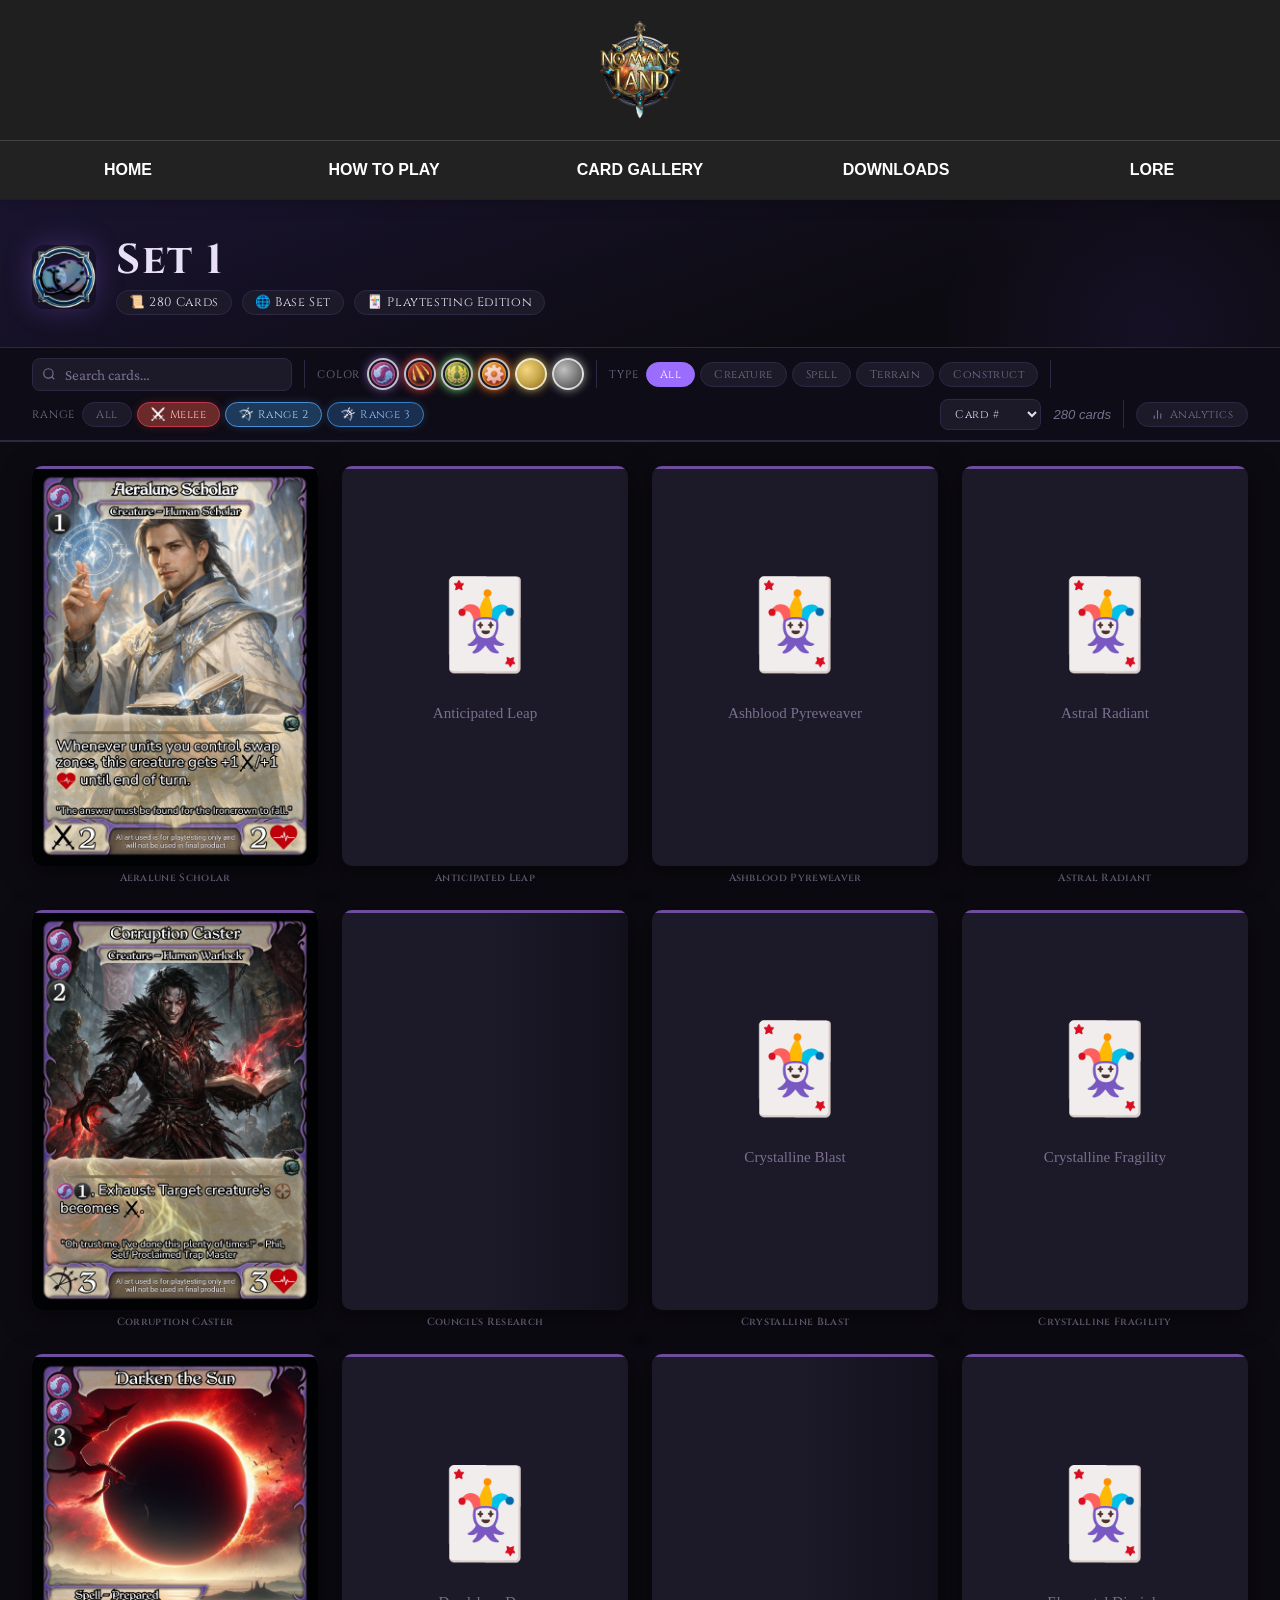
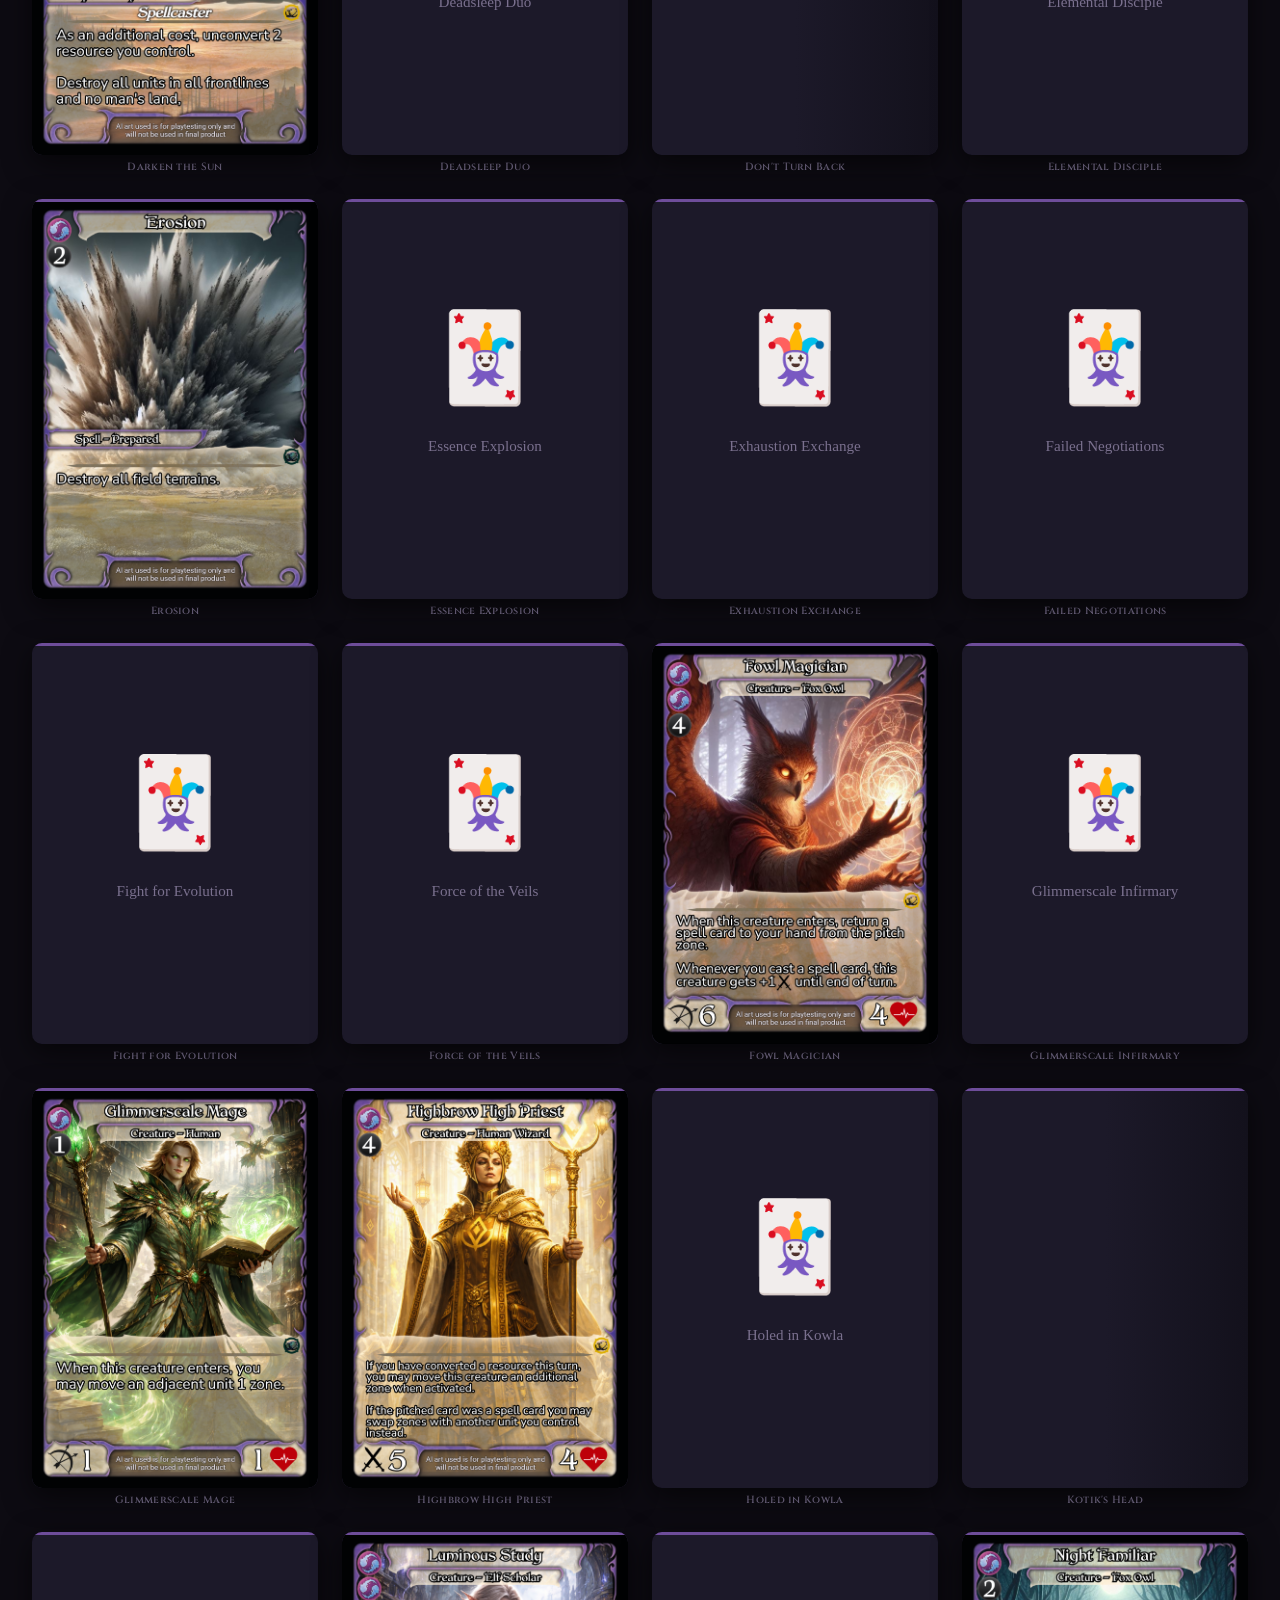
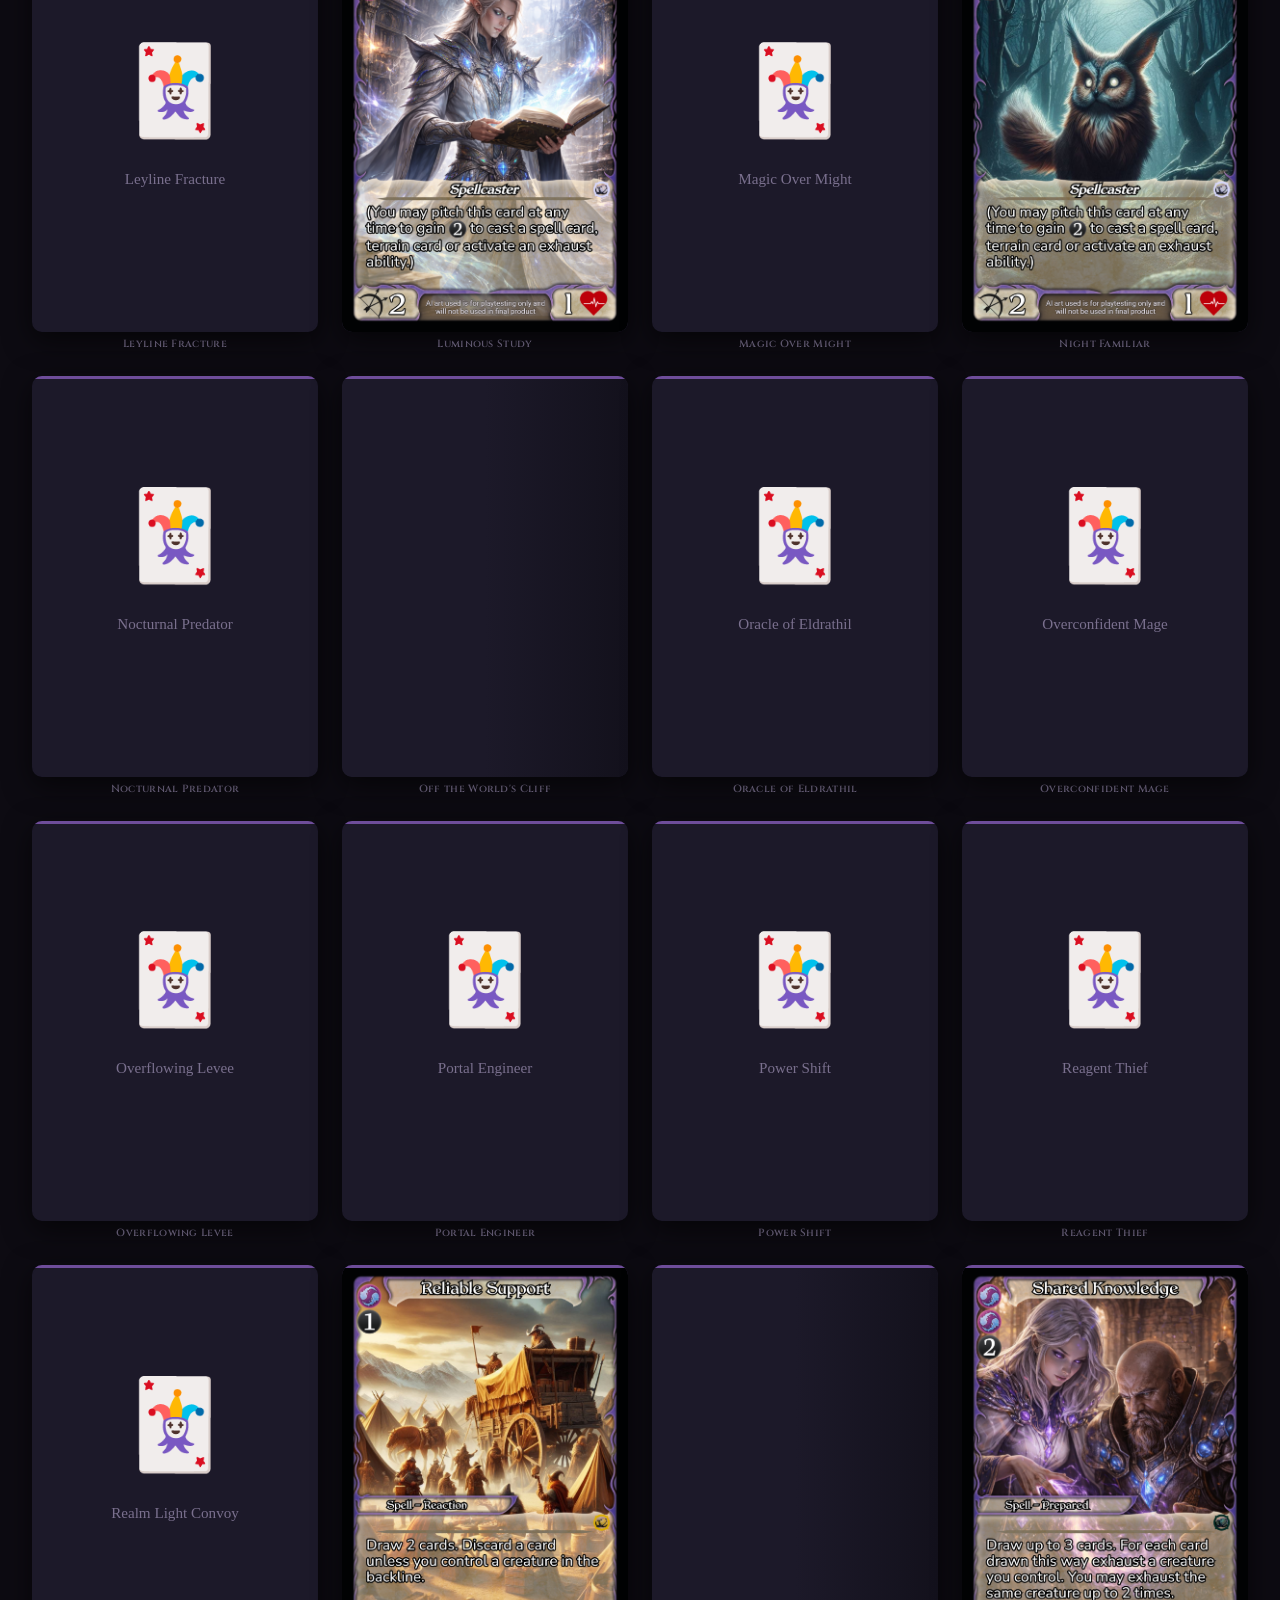
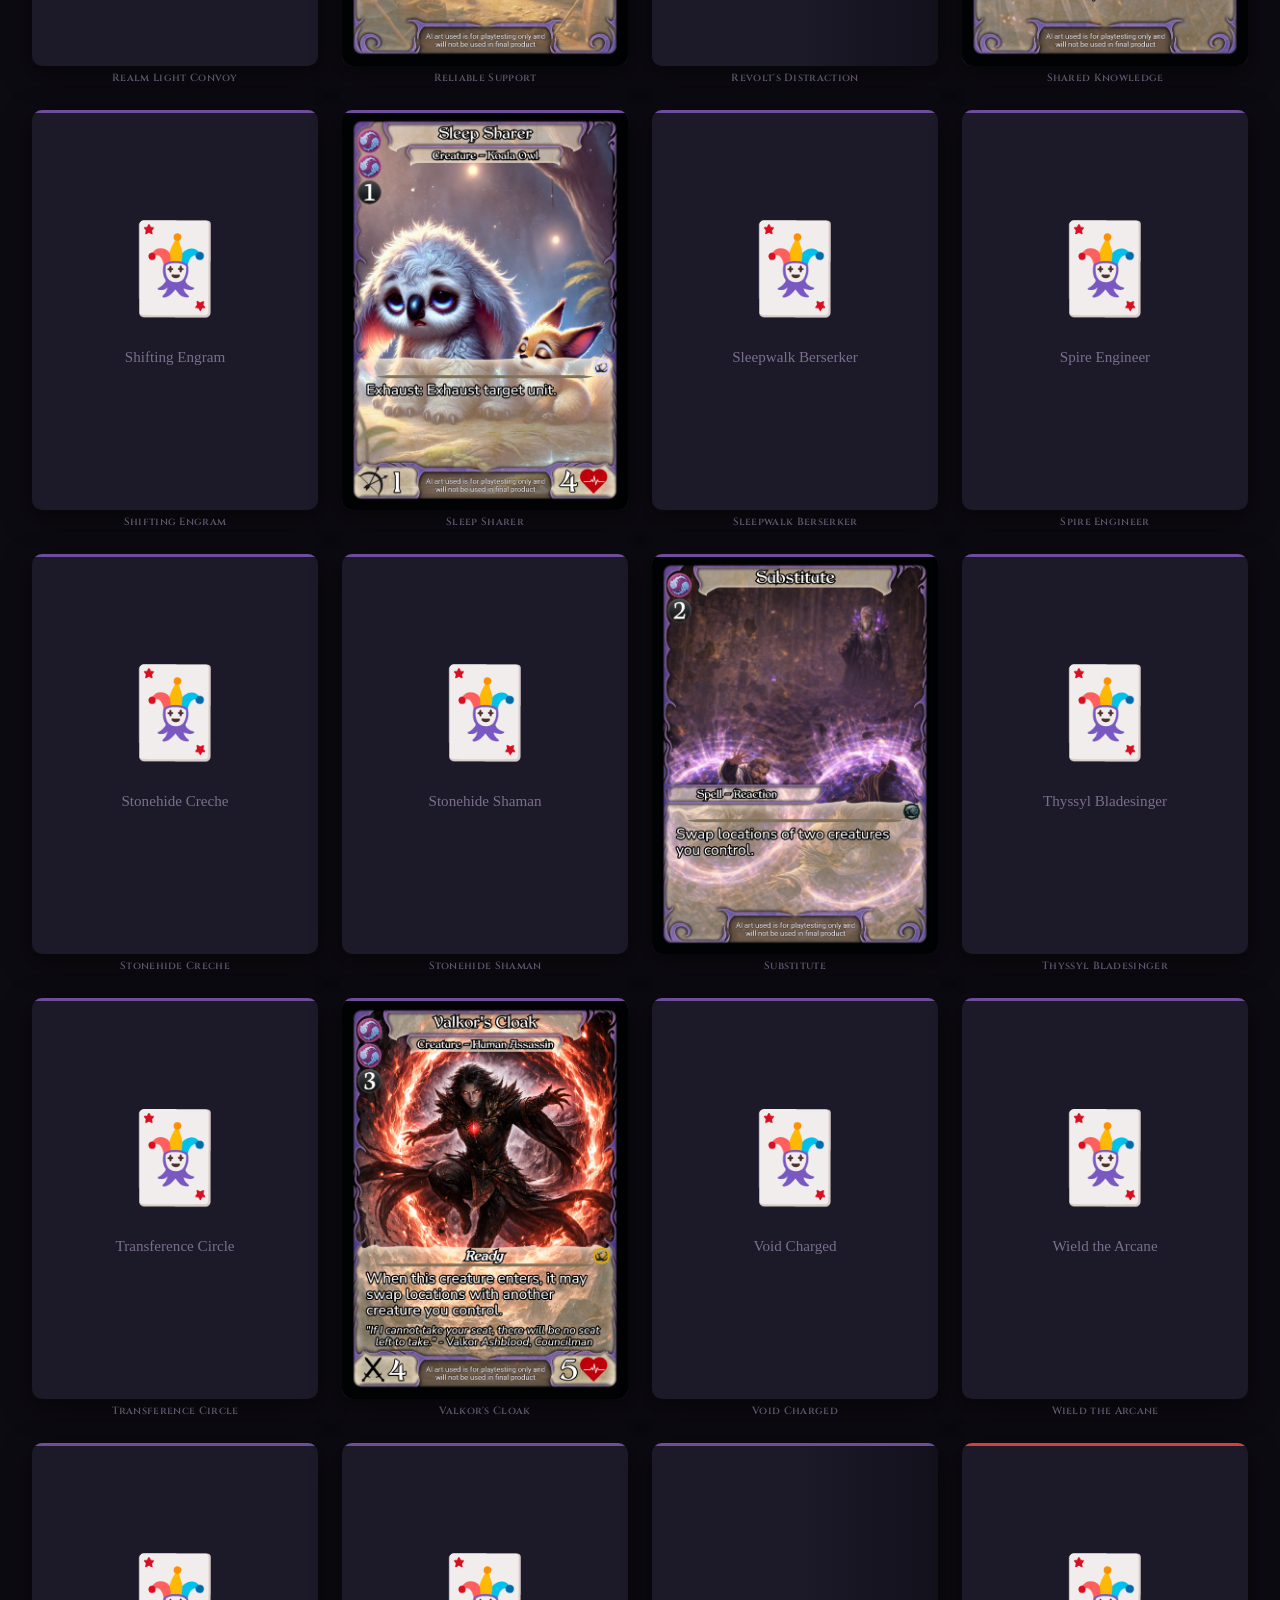
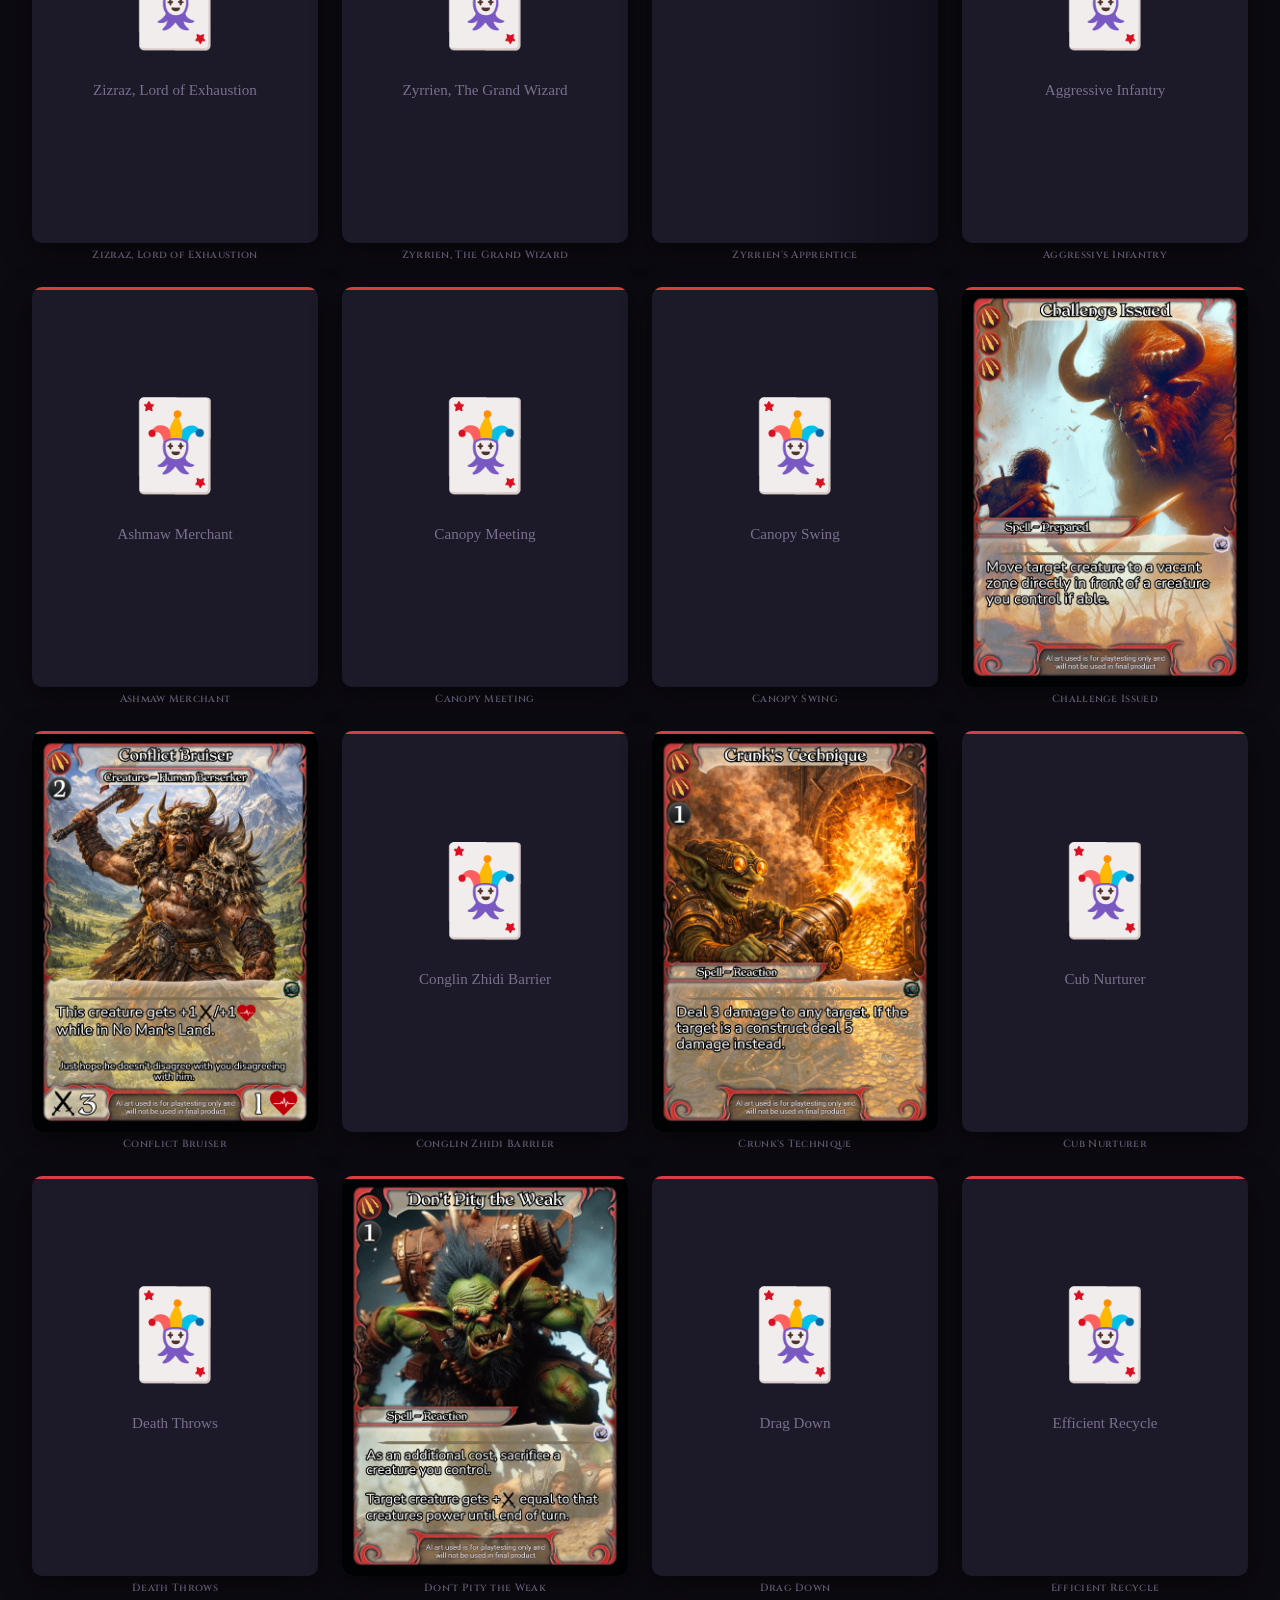
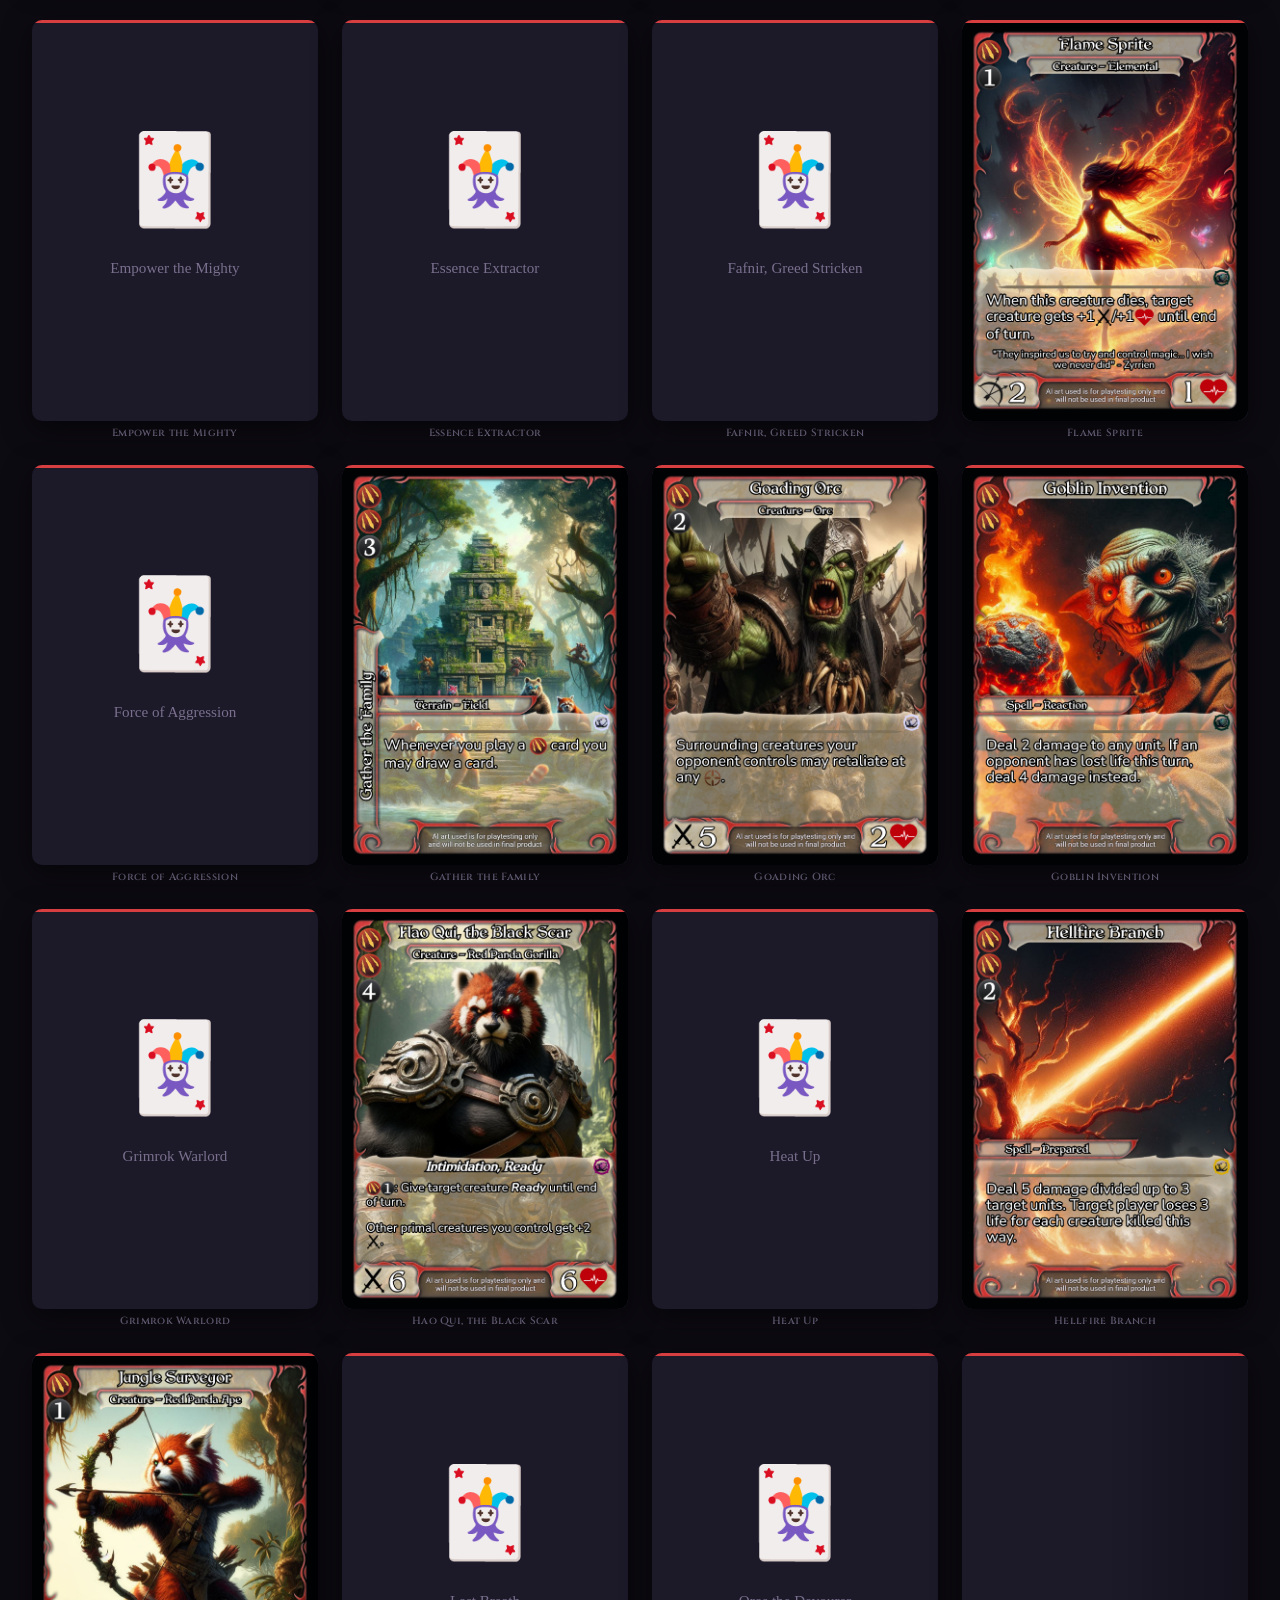
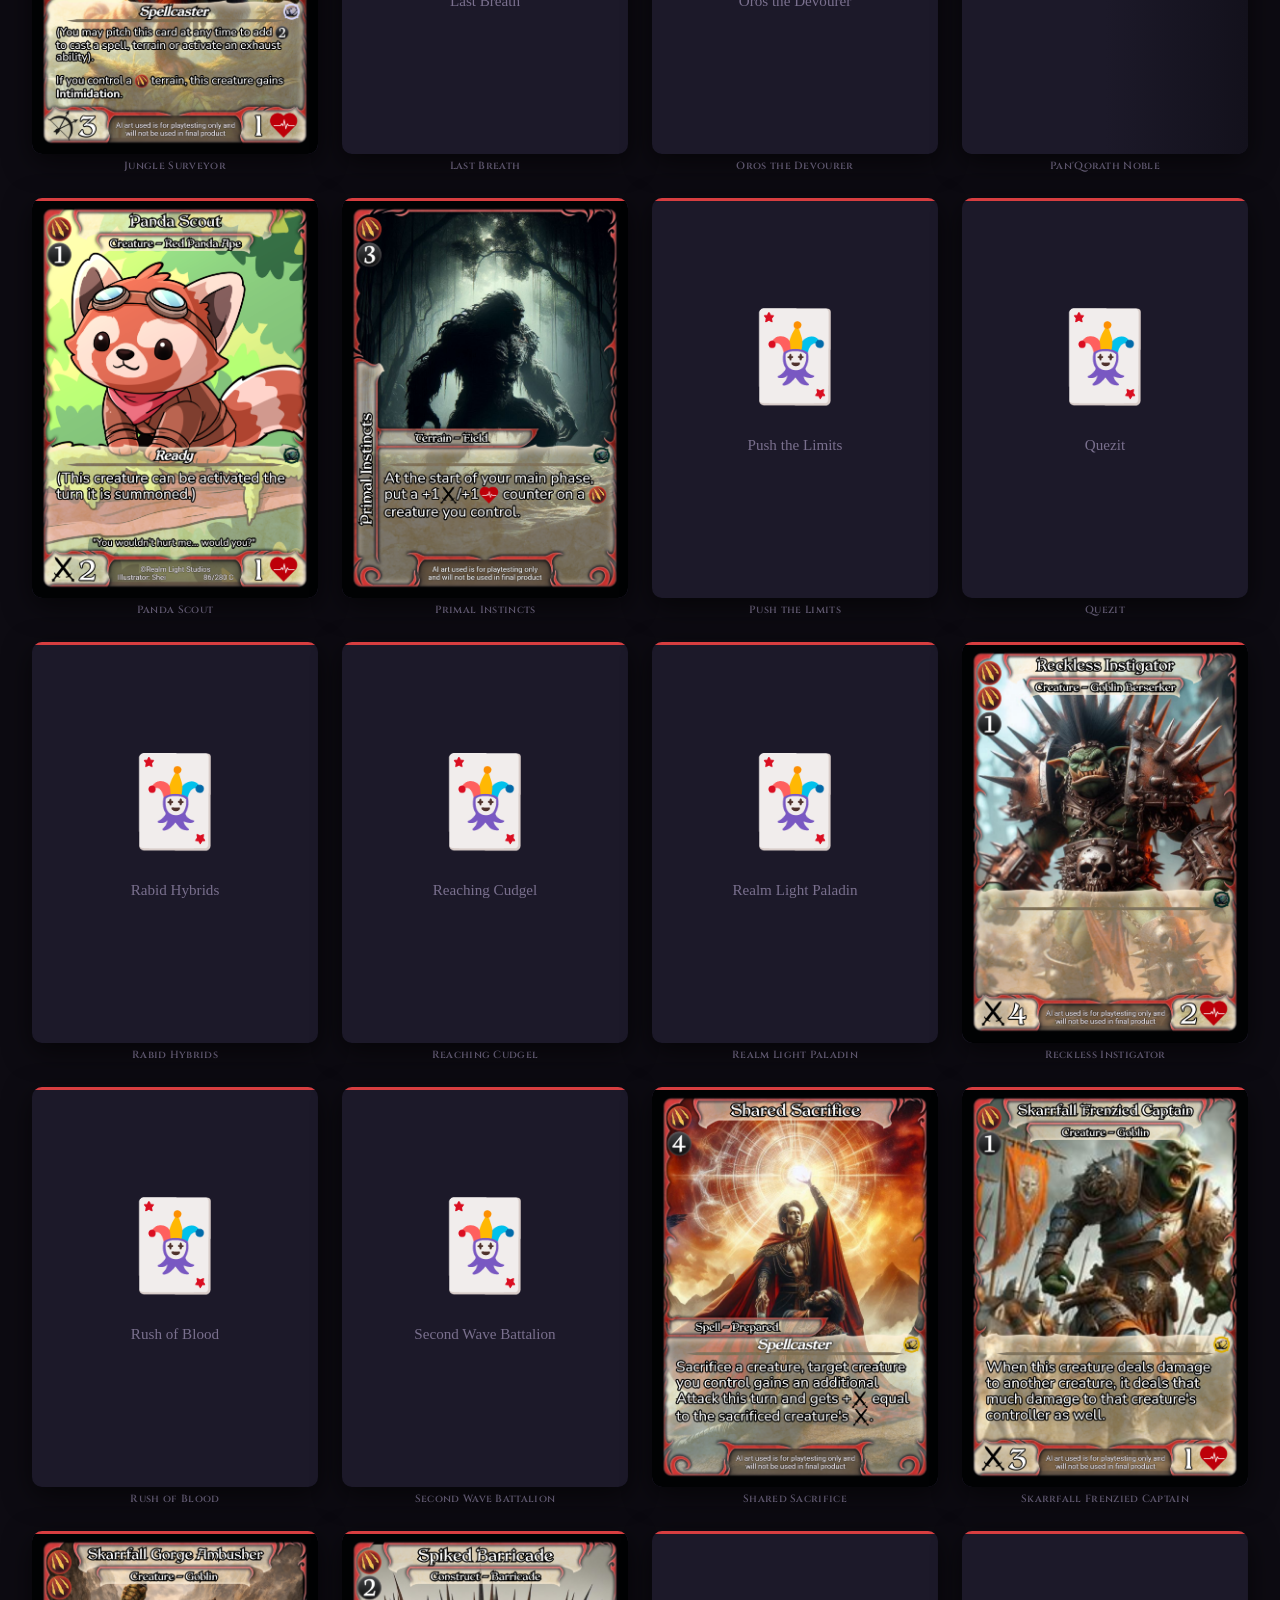
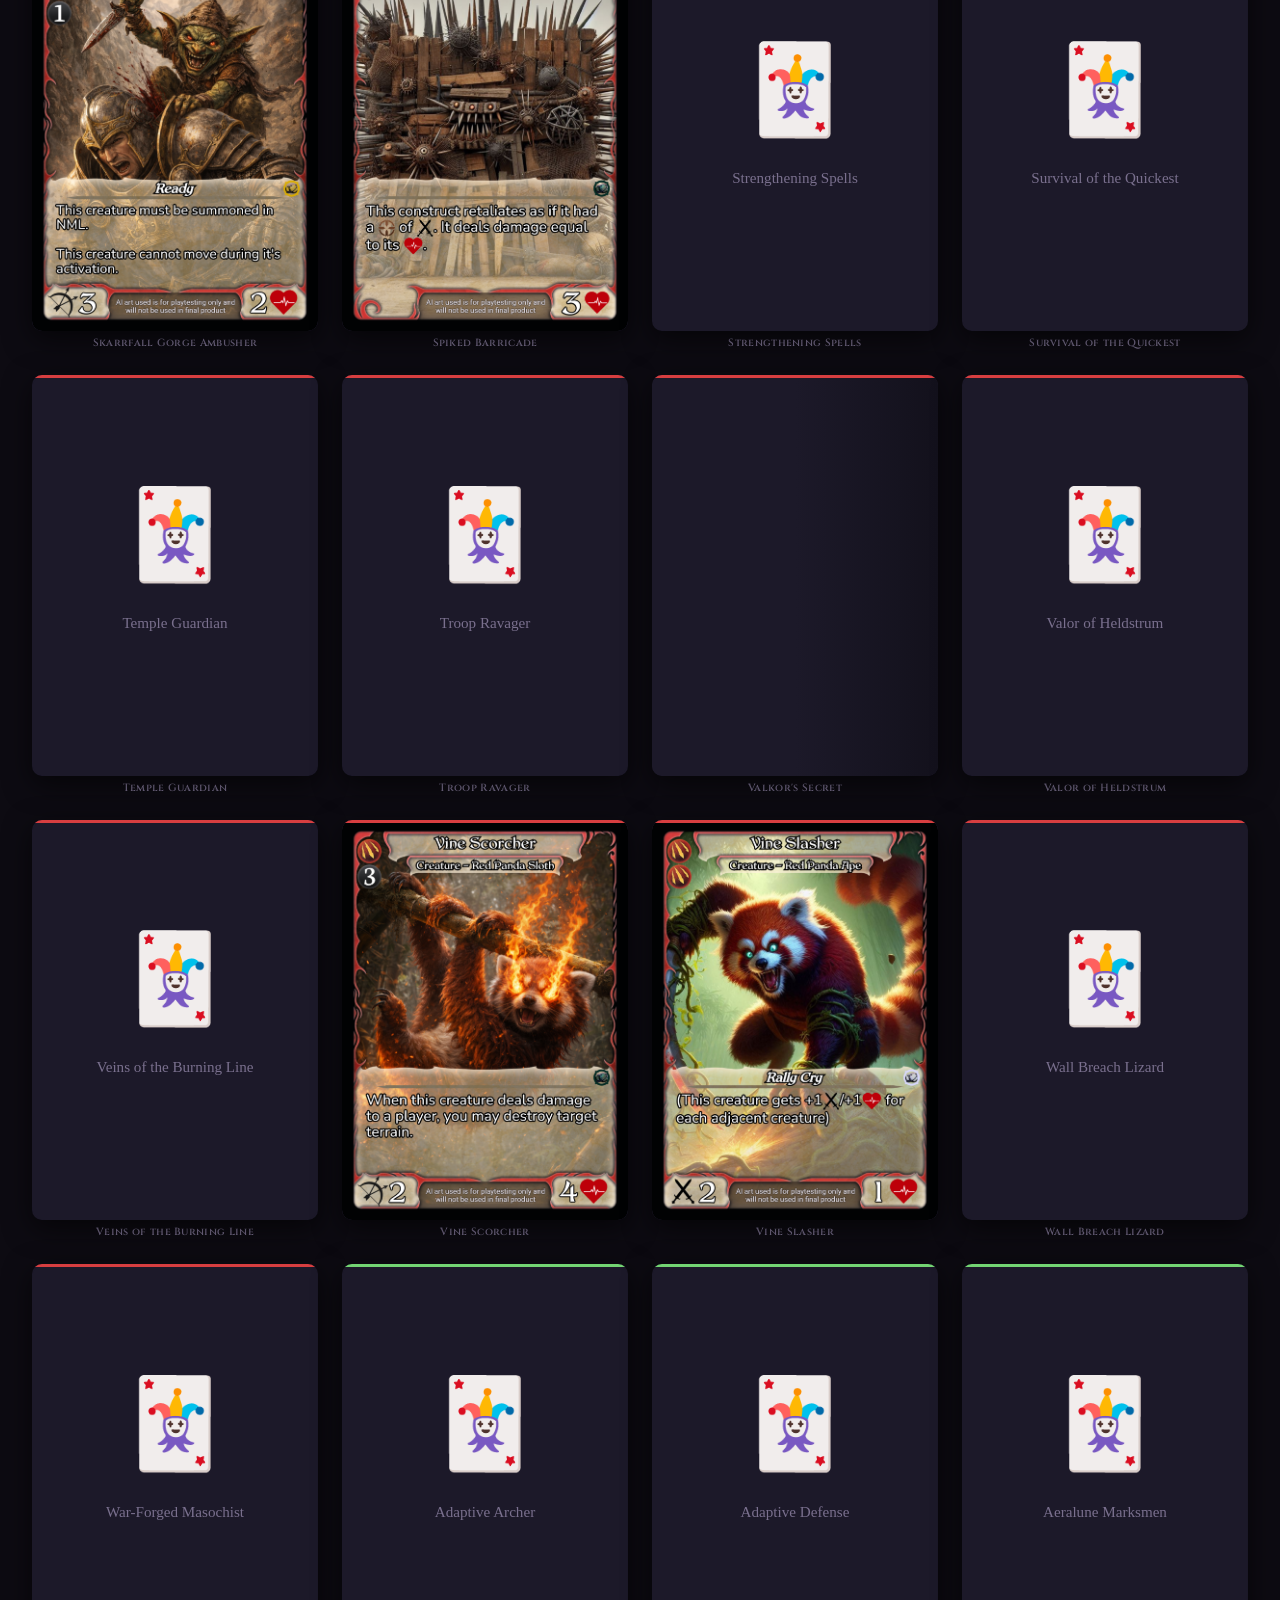
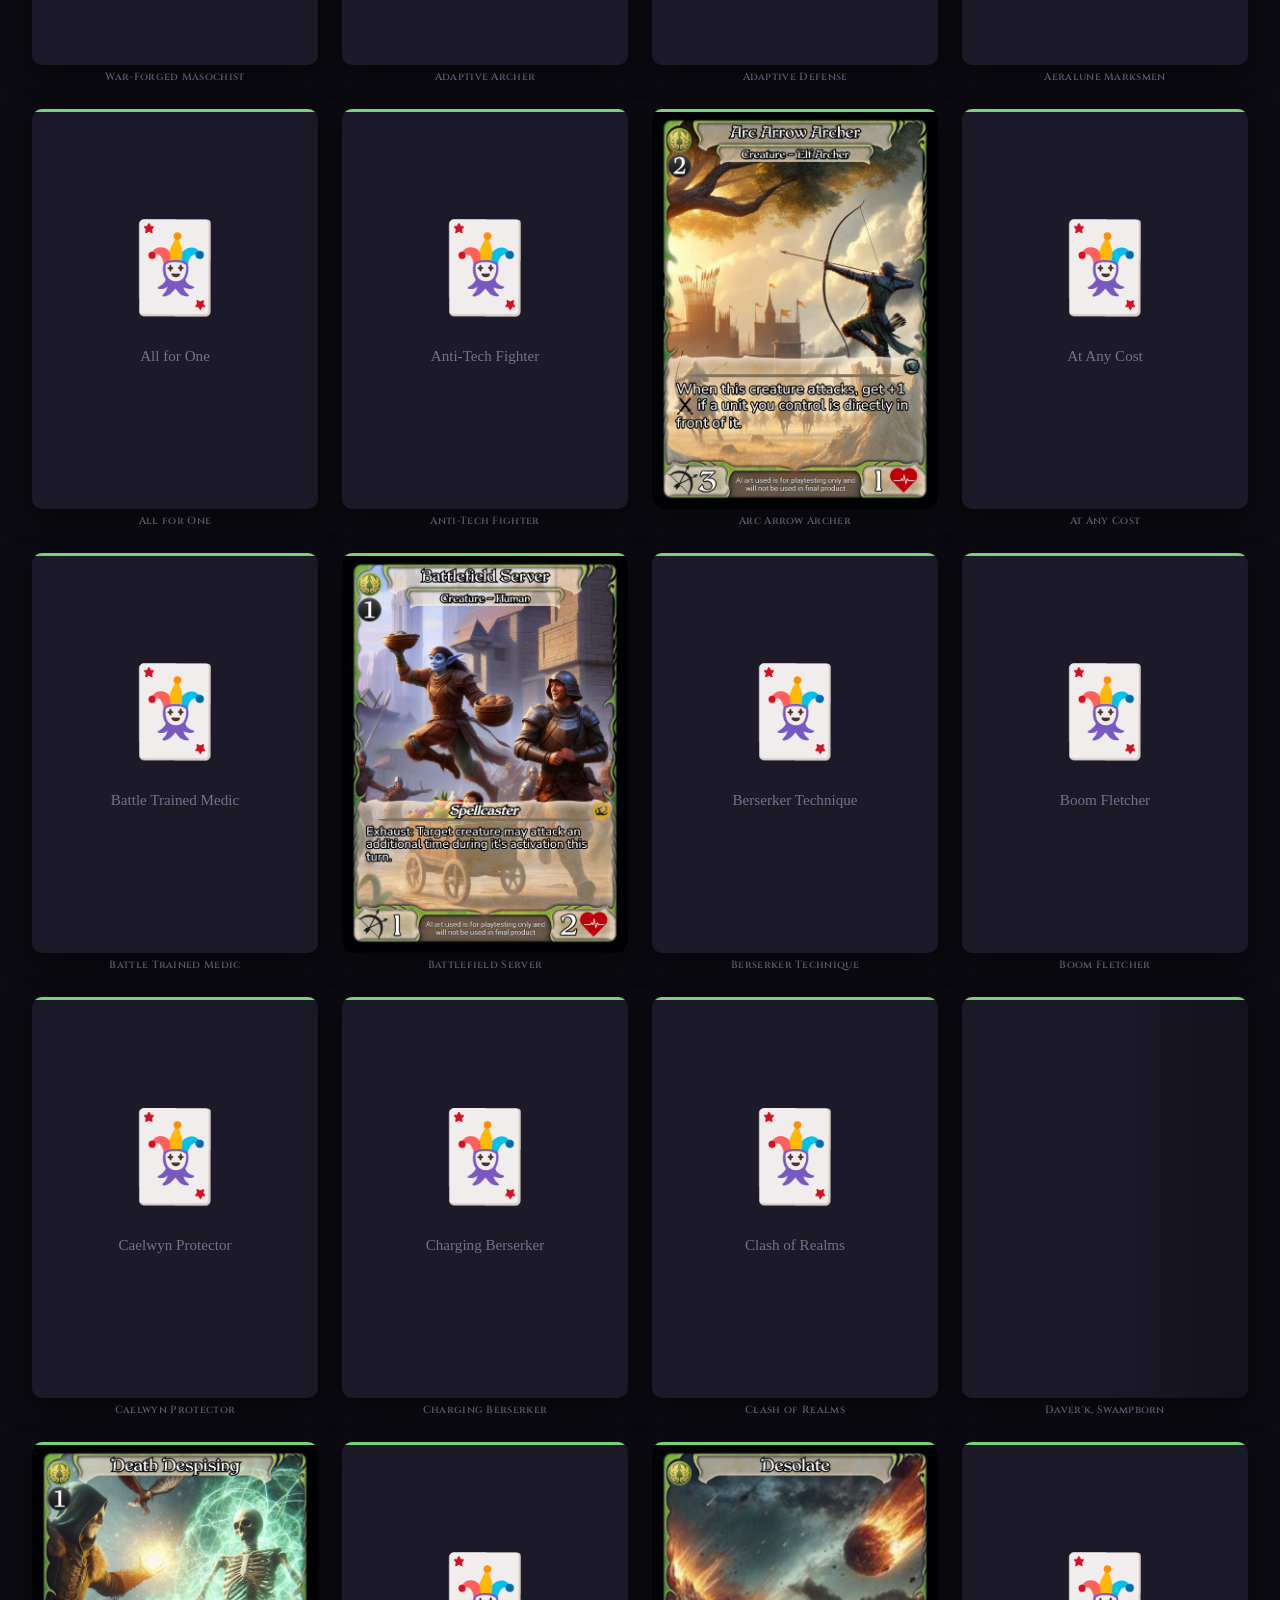
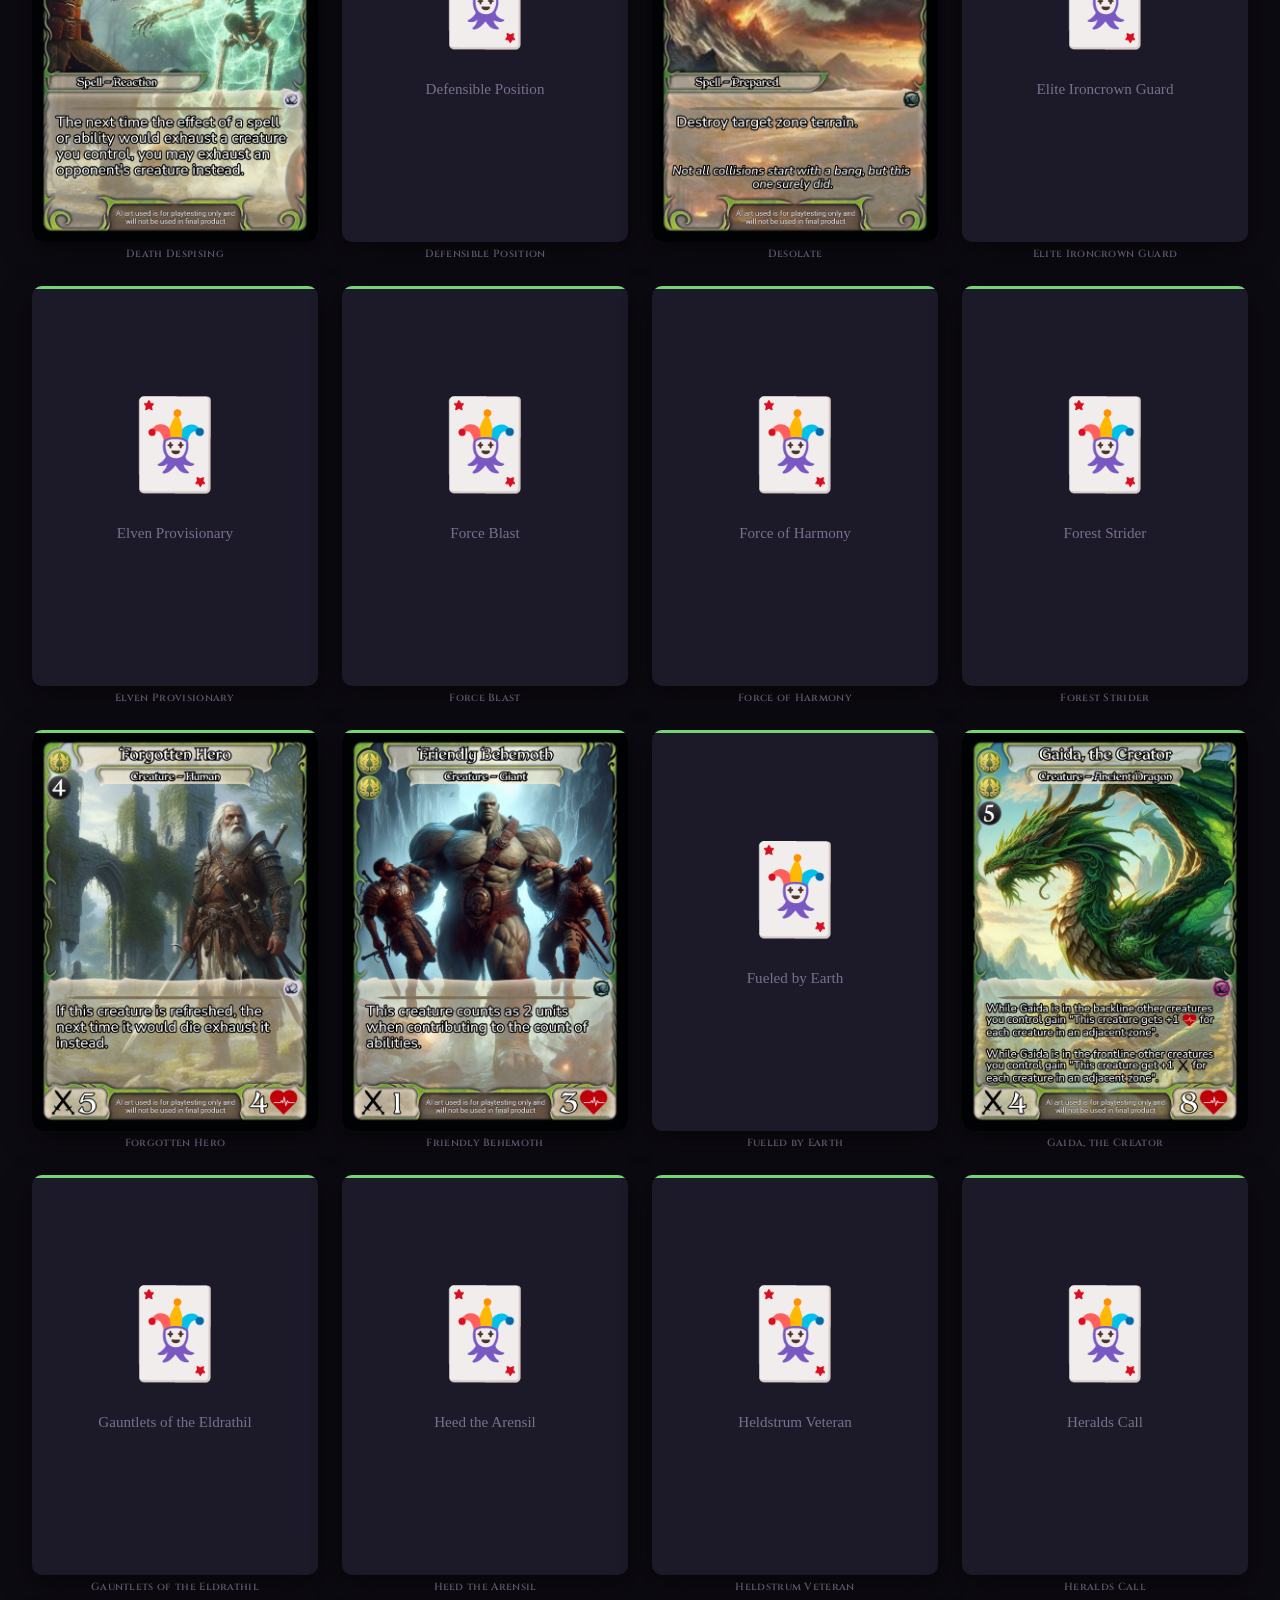
==== commit ad57c889: "Adding Lore page" ====
--- a/card-gallary/index.html
+++ b/card-gallary/index.html
@@ -532,6 +532,7 @@
                     <a href="../how-to-play/" class="nav-btn">How To Play</a>
                     <a href="../card-gallary/" class="nav-btn active">Card Gallery</a>
                     <a href="../downloads/" class="nav-btn">Downloads</a>
+                    <a href="../lore/" class="nav-btn">Lore</a>
                 </nav>
             </div>
         </header>
--- a/style.css
+++ b/style.css
@@ -247,6 +247,24 @@
     display: flex;
     justify-content: center;
     padding: 10px;
+    flex-direction: column;
+    align-items: center;
+    text-align: center;
+}
+
+.video-container {
+    display: flex;
+    justify-content: center;
+    width: 100%;
+    padding: 0 10px;
+}
+
+.video-container iframe {
+    width: 100%;
+    max-width: 900px;
+    aspect-ratio: 16 / 9;
+    height: auto;
+    border: 0;
 }
 .welcome-text-container{
     display: flex;
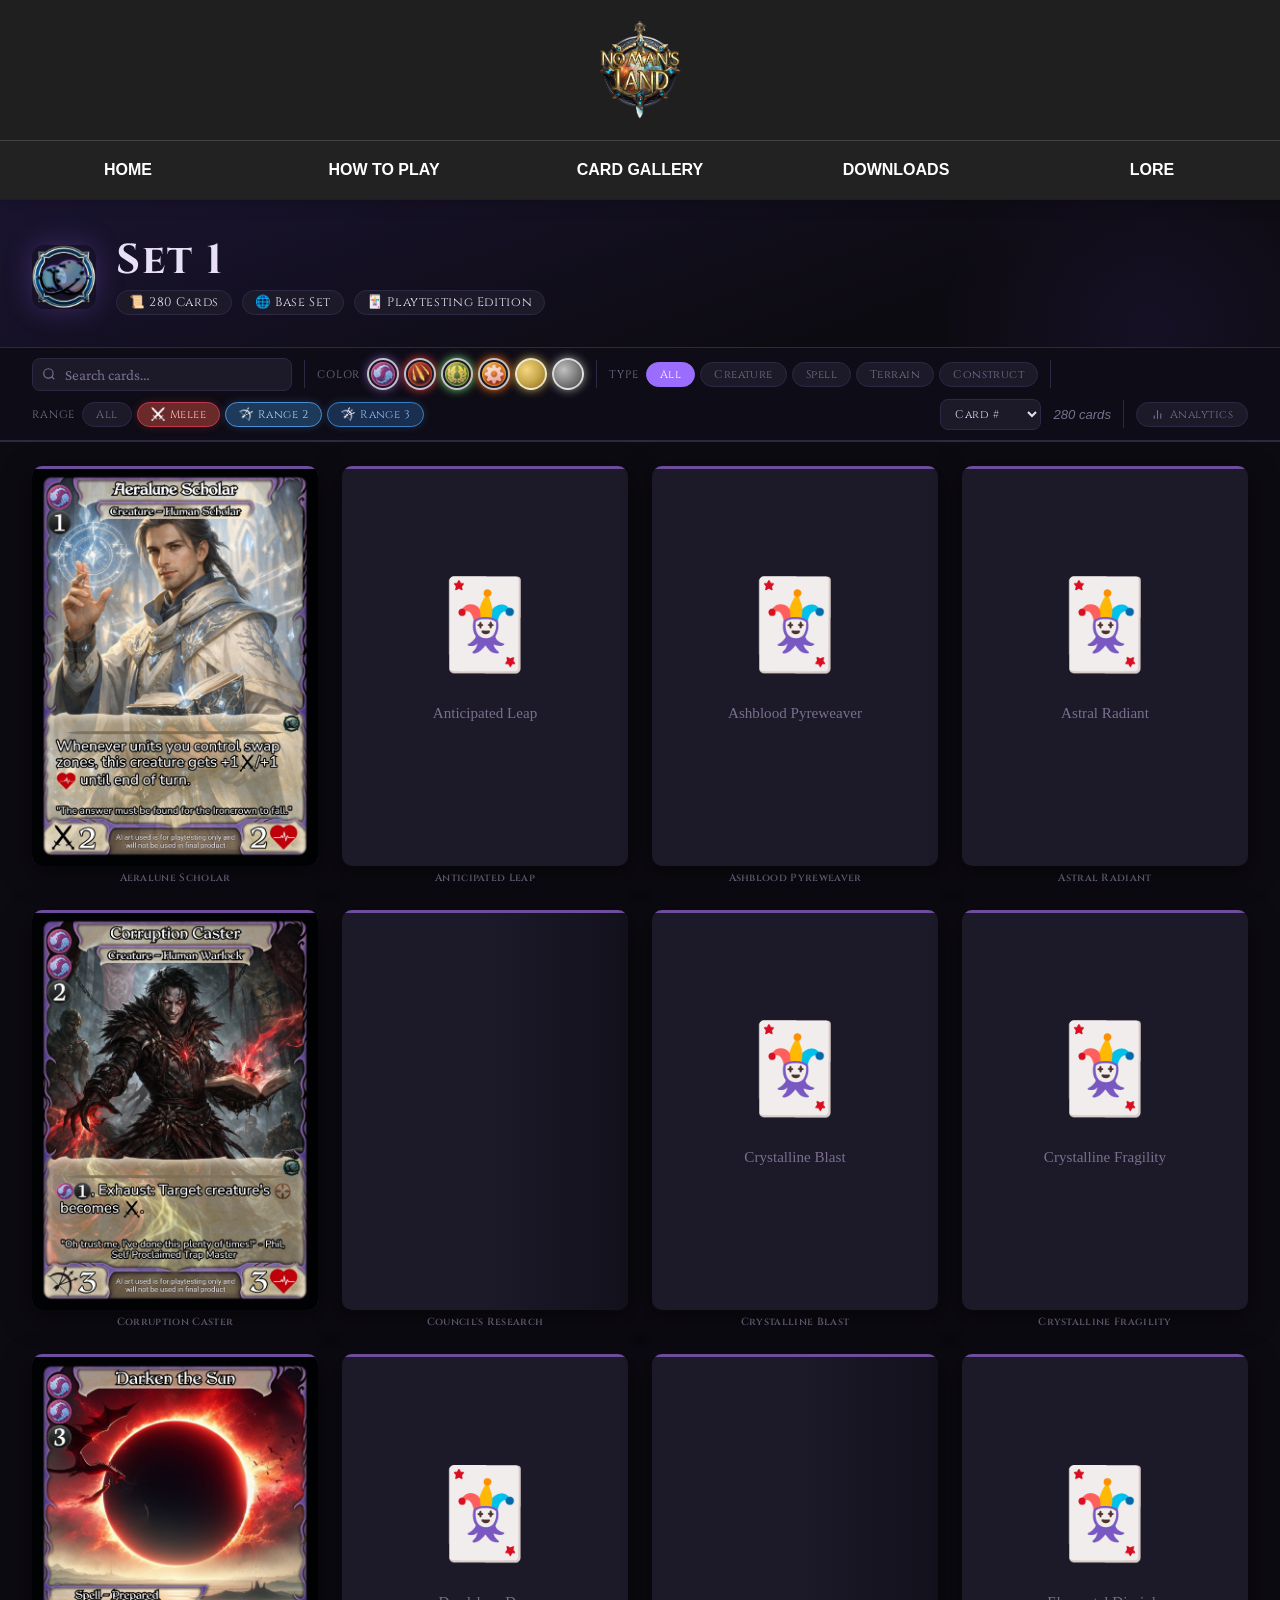
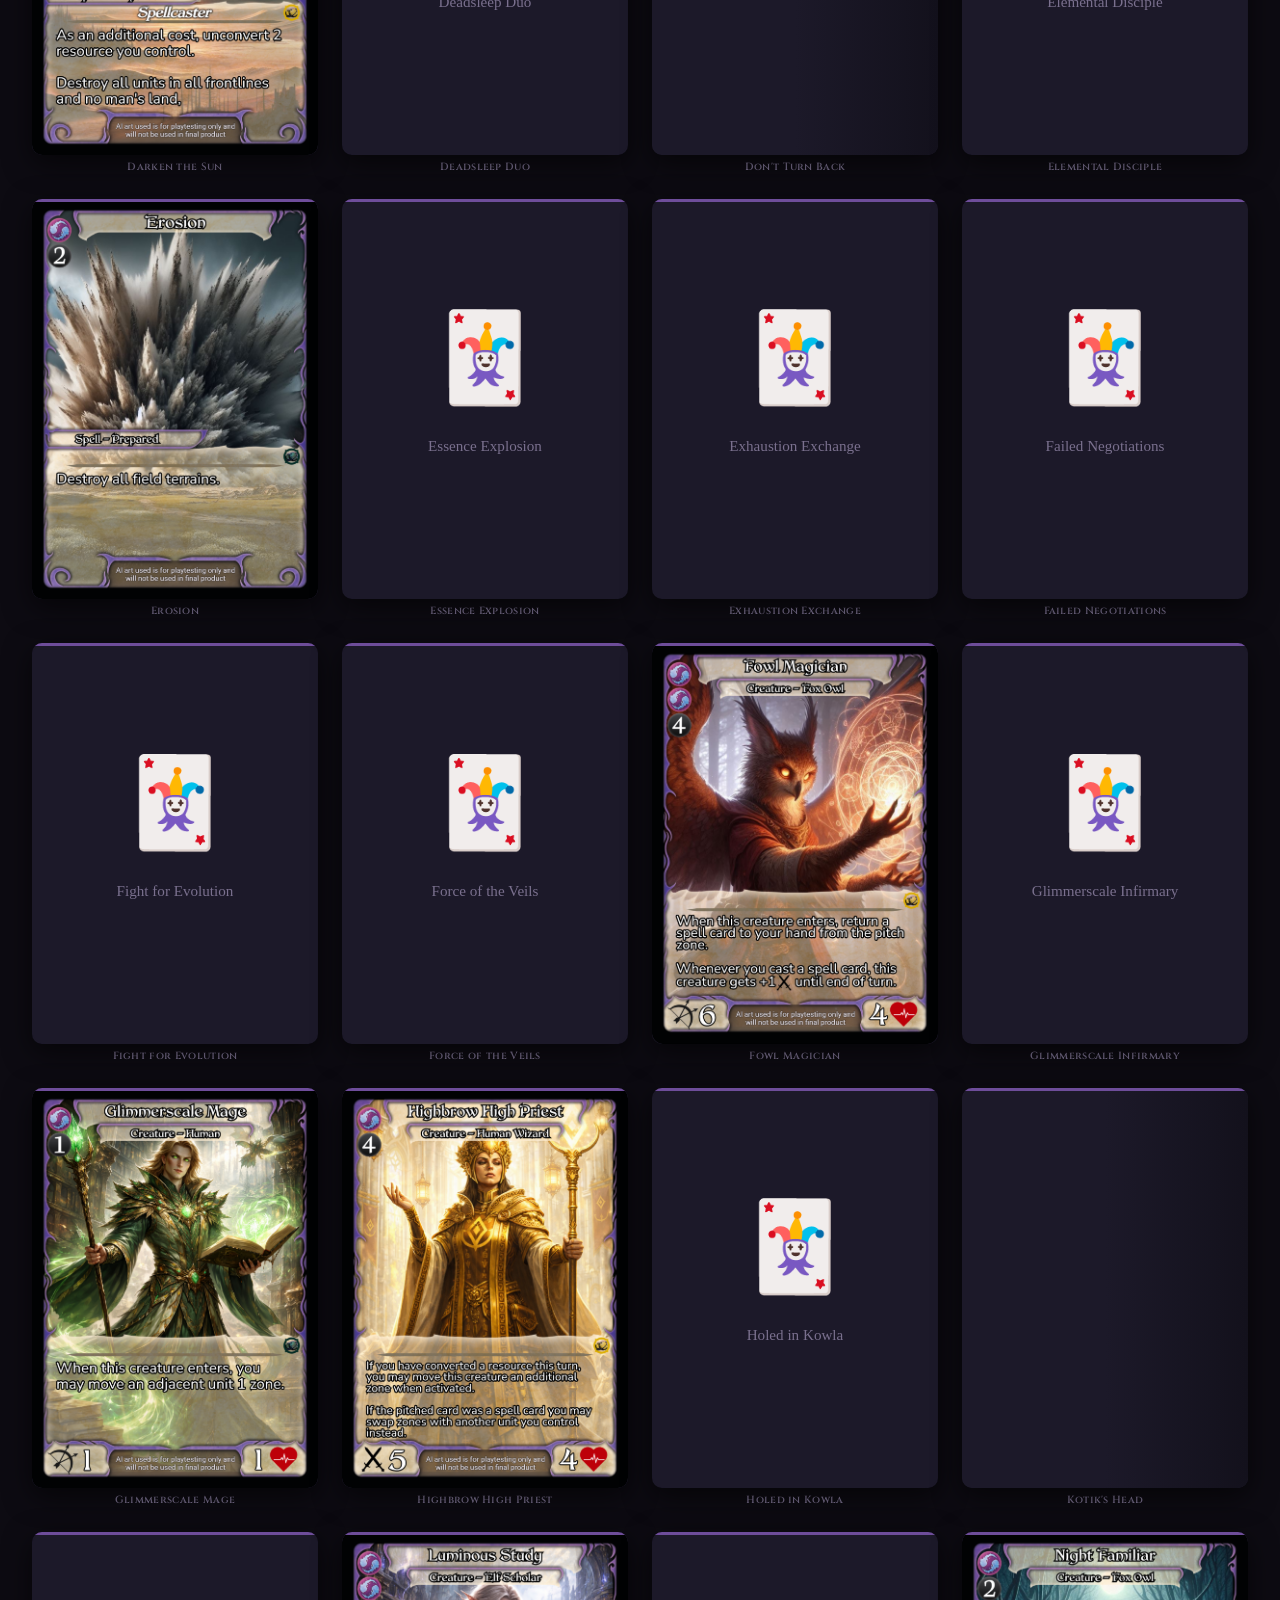
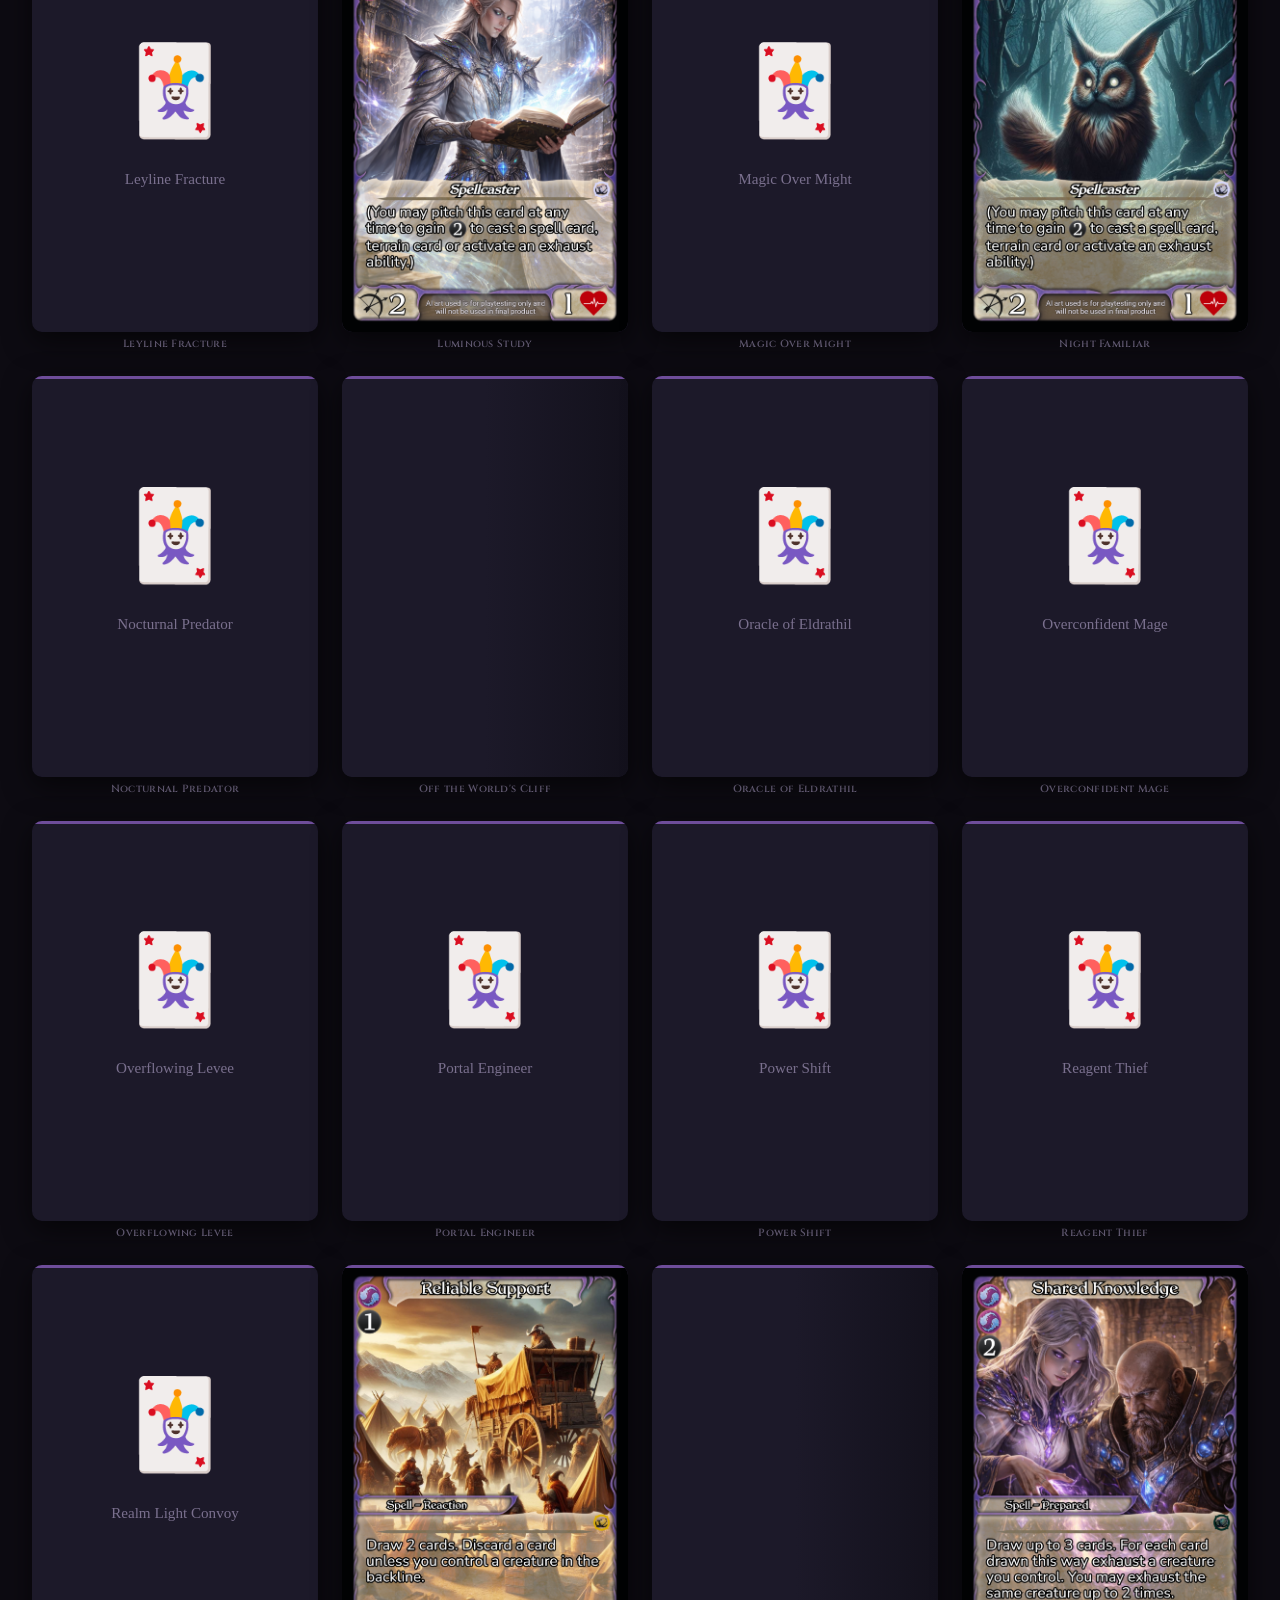
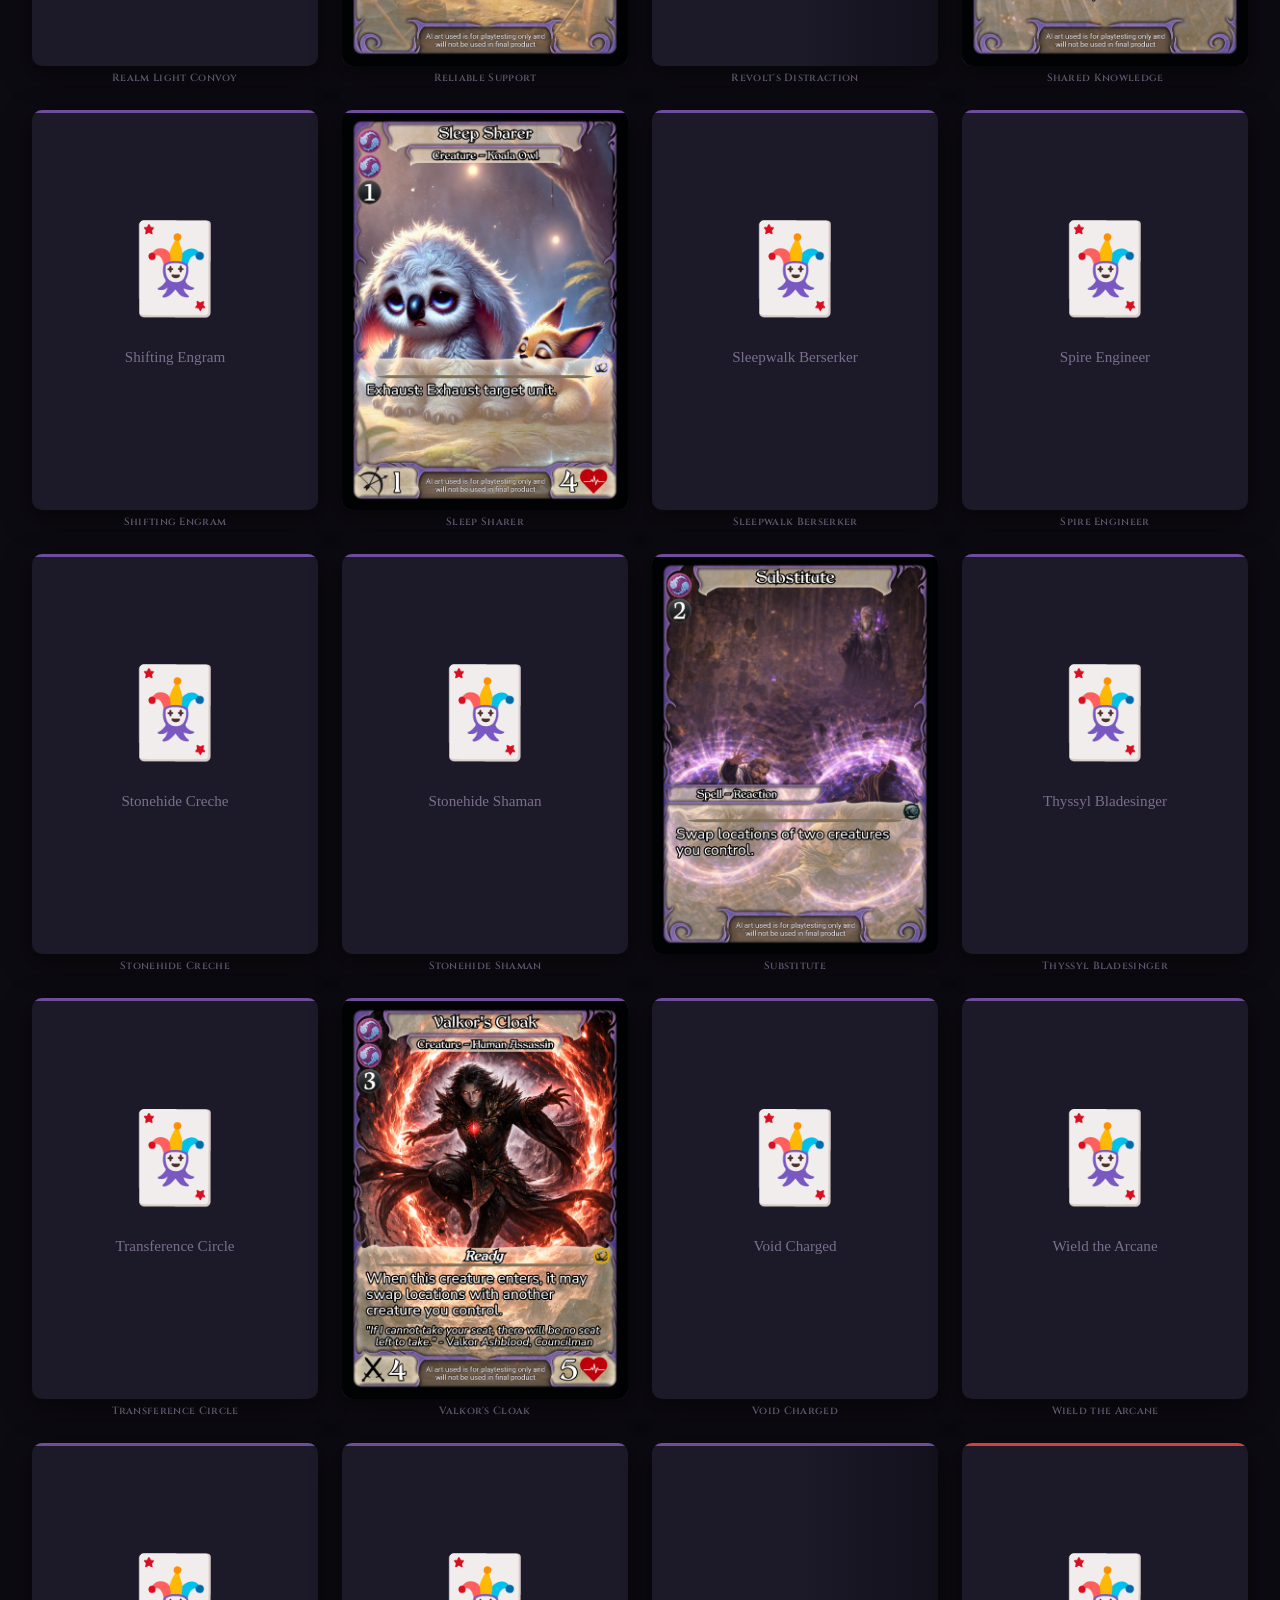
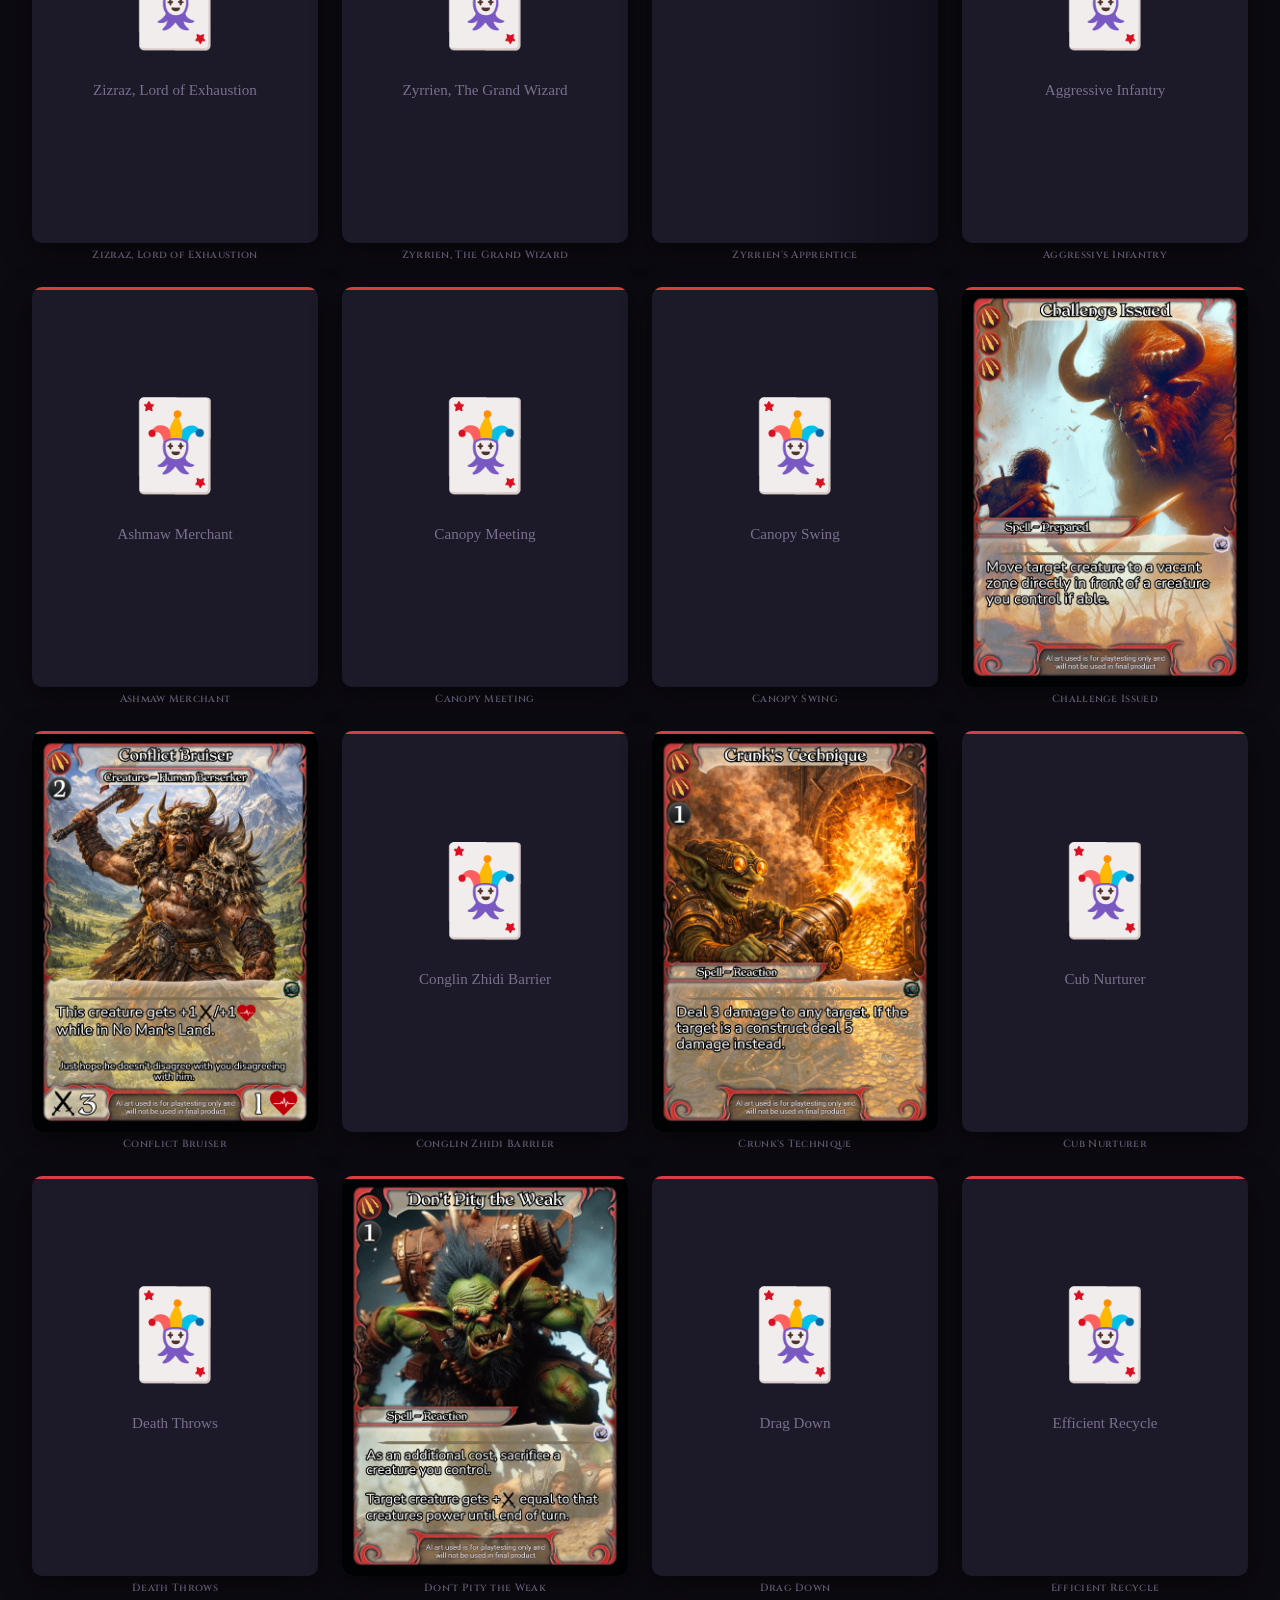
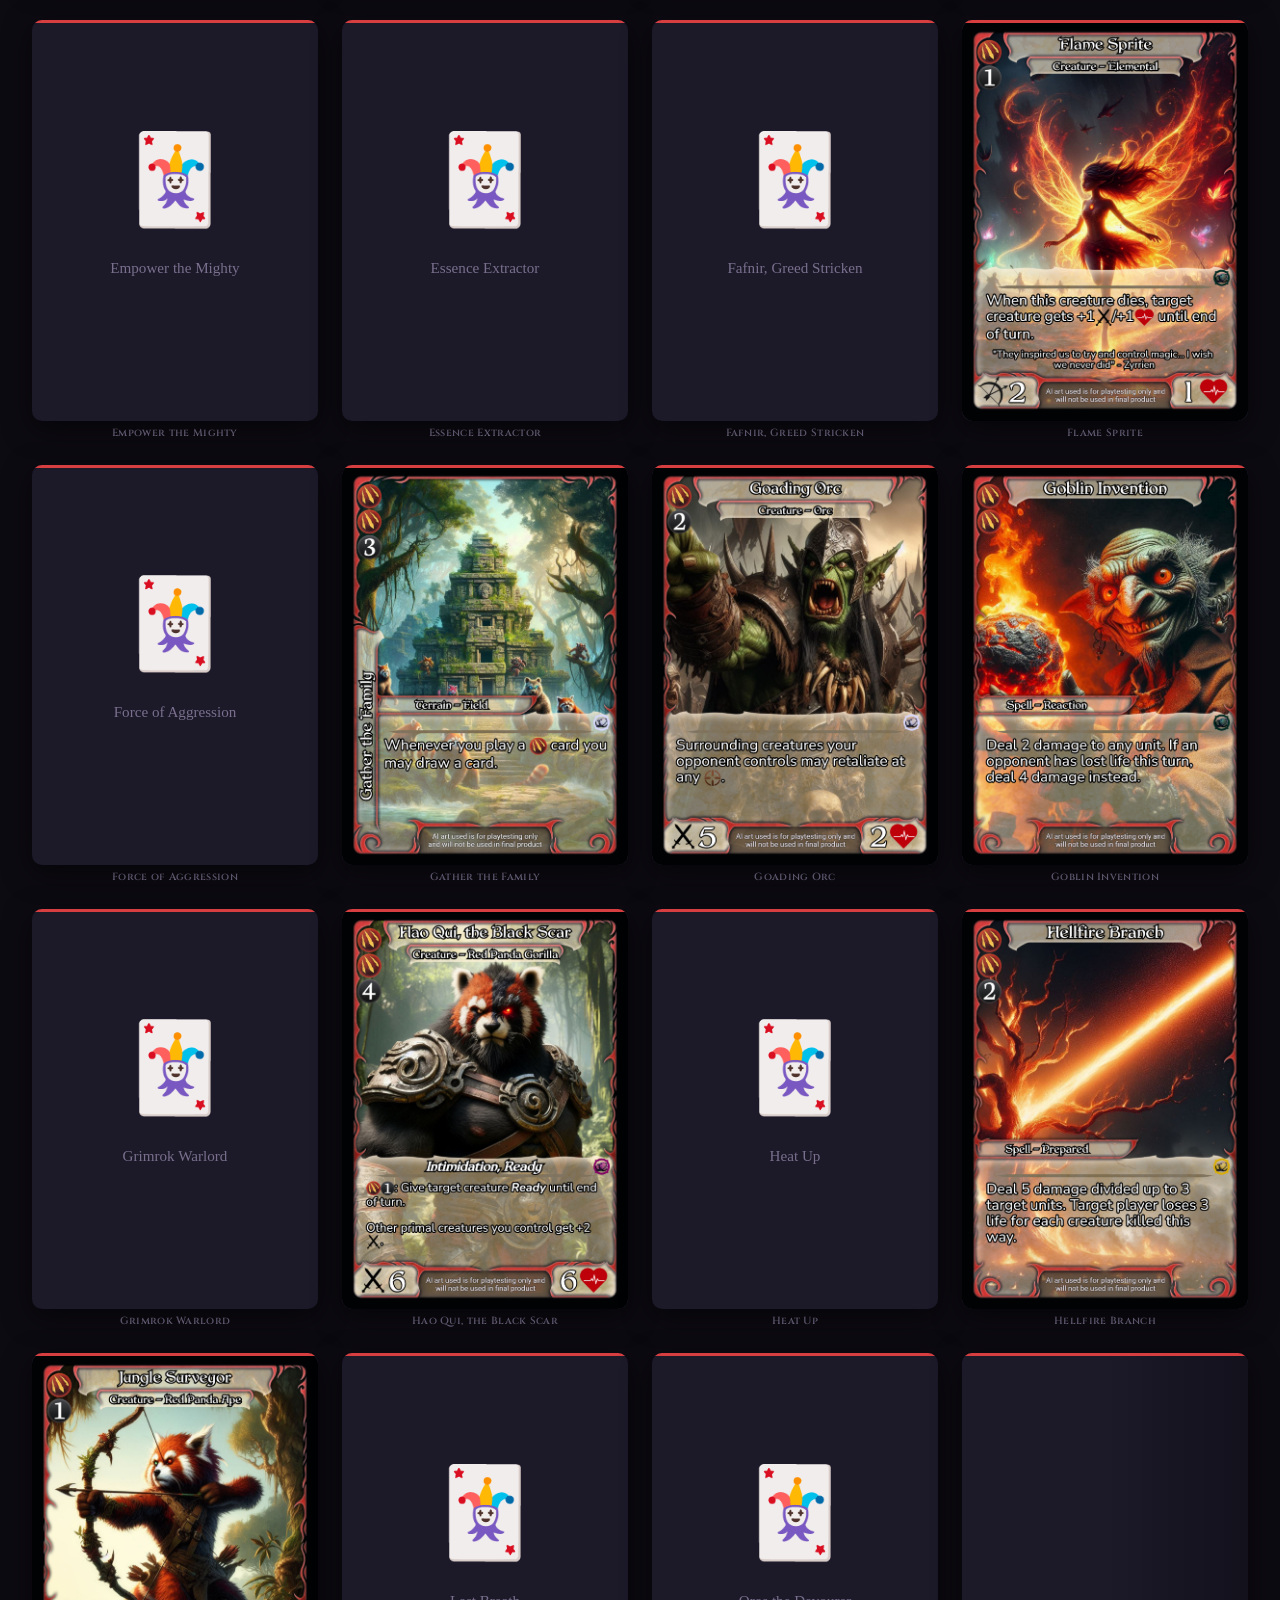
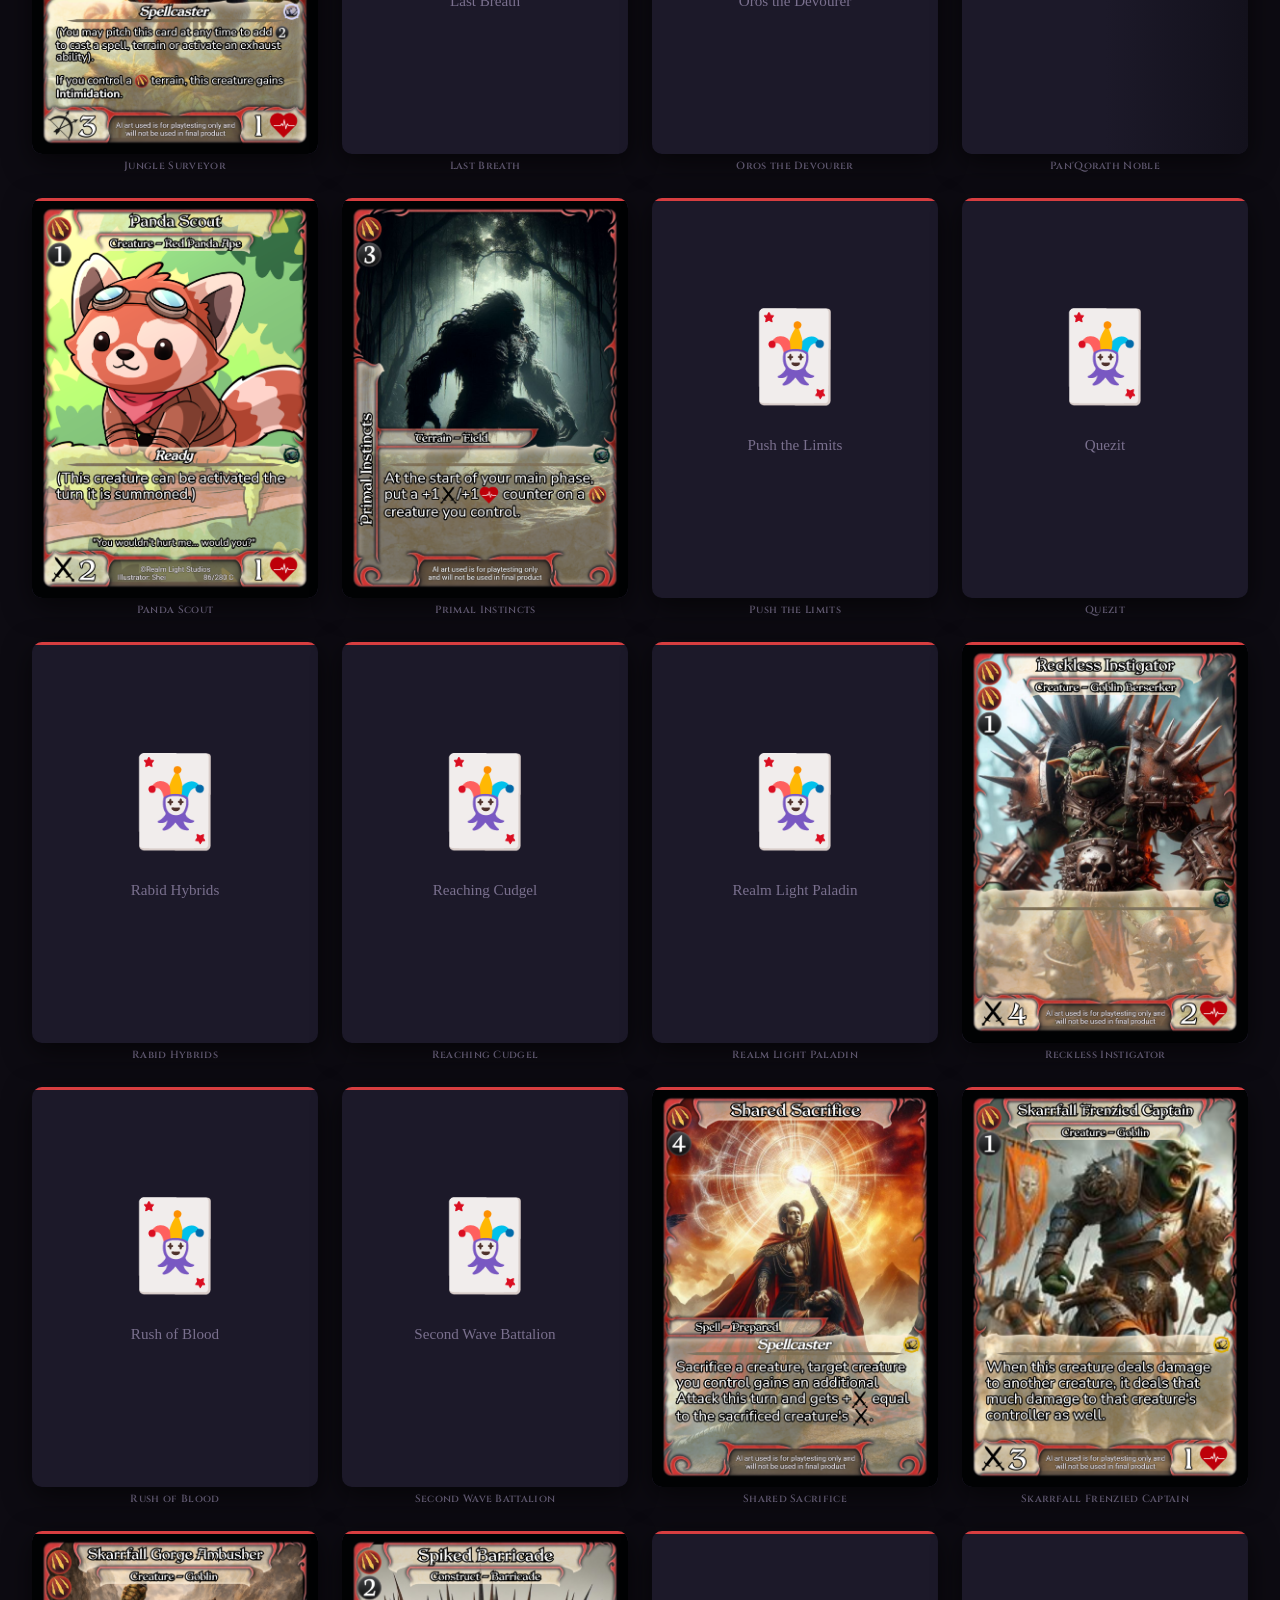
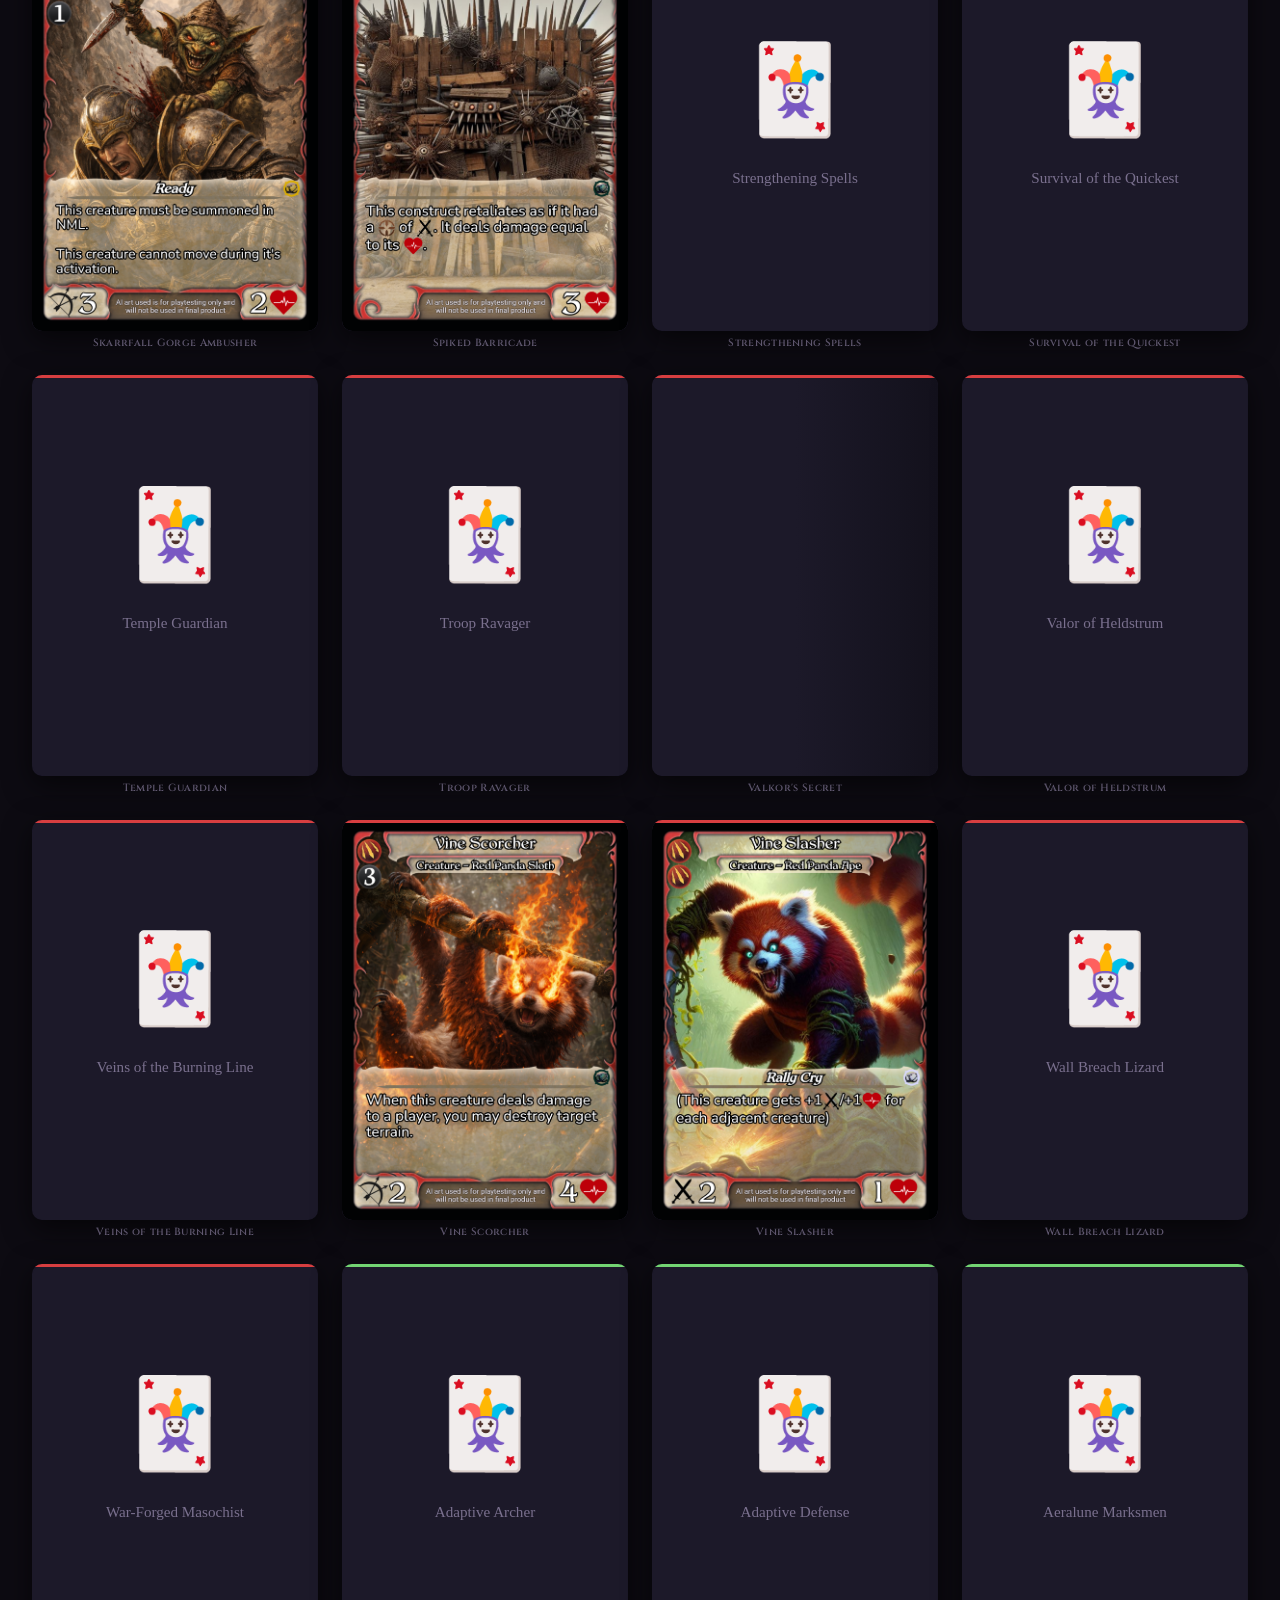
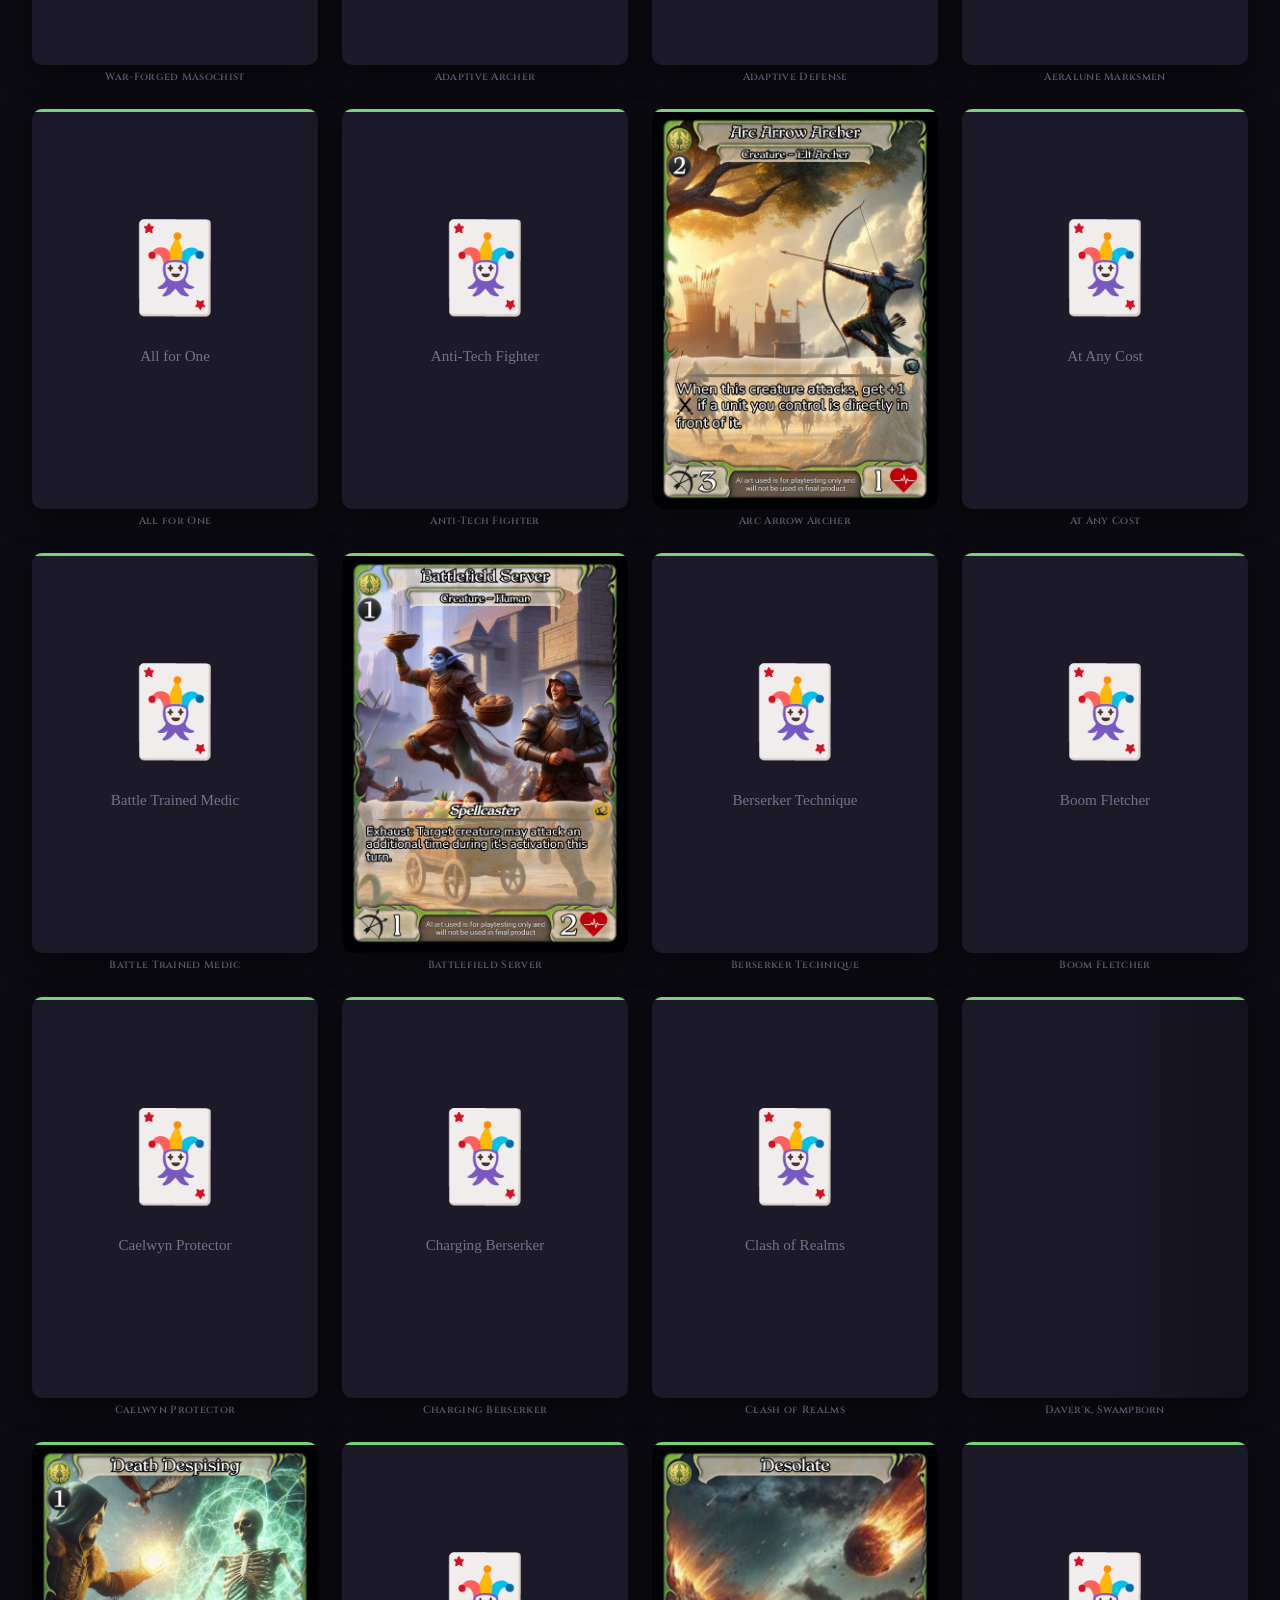
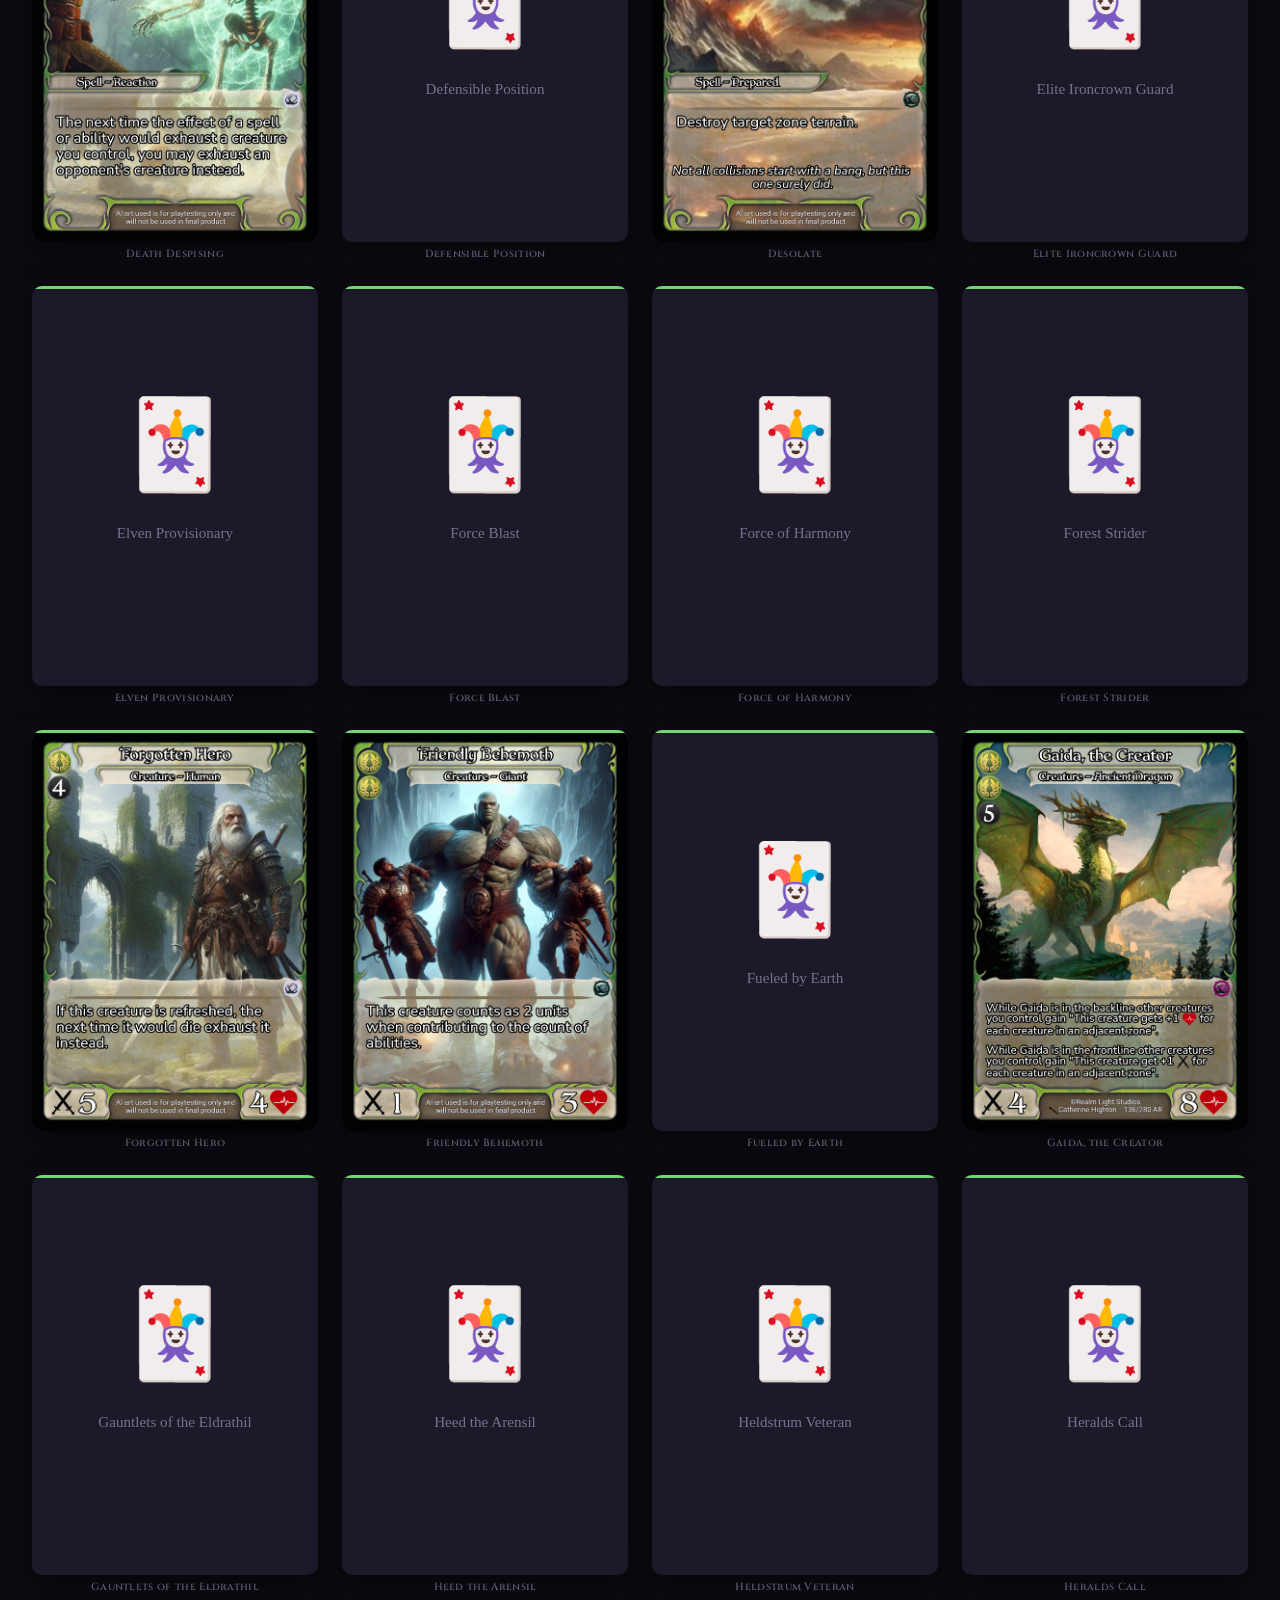
==== commit bab08ed8: "Adding to main page and updating info for downloads" ====
--- a/card-gallary/index.html
+++ b/card-gallary/index.html
@@ -796,7 +796,7 @@
             { number:133, name:"Forgotten Hero",                file:"Forgotten_Hero.png",              type:"Creature",  subtype:"Human",                  rarity:"Uncommon",    color:"R", cost:5, power:5, health:4, range:1 },
             { number:134, name:"Friendly Behemoth",             file:"Friendly_Behemoth.png",           type:"Creature",  subtype:"Giant",                  rarity:"Common",    color:"R", cost:2, power:1, health:3, range:1 },
             { number:135, name:"Fueled by Earth",               file:"Fueled_by_Earth.png",             type:"Spell",     subtype:"Reaction",               rarity:"Common",    color:"R", cost:2 },
-            { number:136, name:"Gaida, the Creator",            file:"Gaida,_the_Creator.png",          type:"Creature",  subtype:"Ancient Dragon",         rarity:"Ascendant Rare",    color:"R", cost:7, power:4, health:8, range:1 },
+            { number:136, name:"Gaida, the Creator",            file:"Gaida, the Creator.png",          type:"Creature",  subtype:"Ancient Dragon",         rarity:"Ascendant Rare",    color:"R", cost:7, power:4, health:8, range:1 },
             { number:137, name:"Gauntlets of the Eldrathil",    file:"Gauntlets_of_the_Eldrathil.png",  type:"Construct", subtype:"Utility",                rarity:"Fabled Rare",    color:"R", cost:4, health:2 },
             { number:138, name:"Heed the Arensil",              file:"Heed_the_Arensil.png",            type:"Terrain",   subtype:"Zone",                   rarity:"Uncommon",    color:"R", cost:3 },
             { number:139, name:"Heldstrum Veteran",             file:"Heldstrum_Veteran.png",           type:"Creature",  subtype:"Human Warrior",          rarity:"Common",    color:"R", cost:5, power:4, health:5, range:1 },
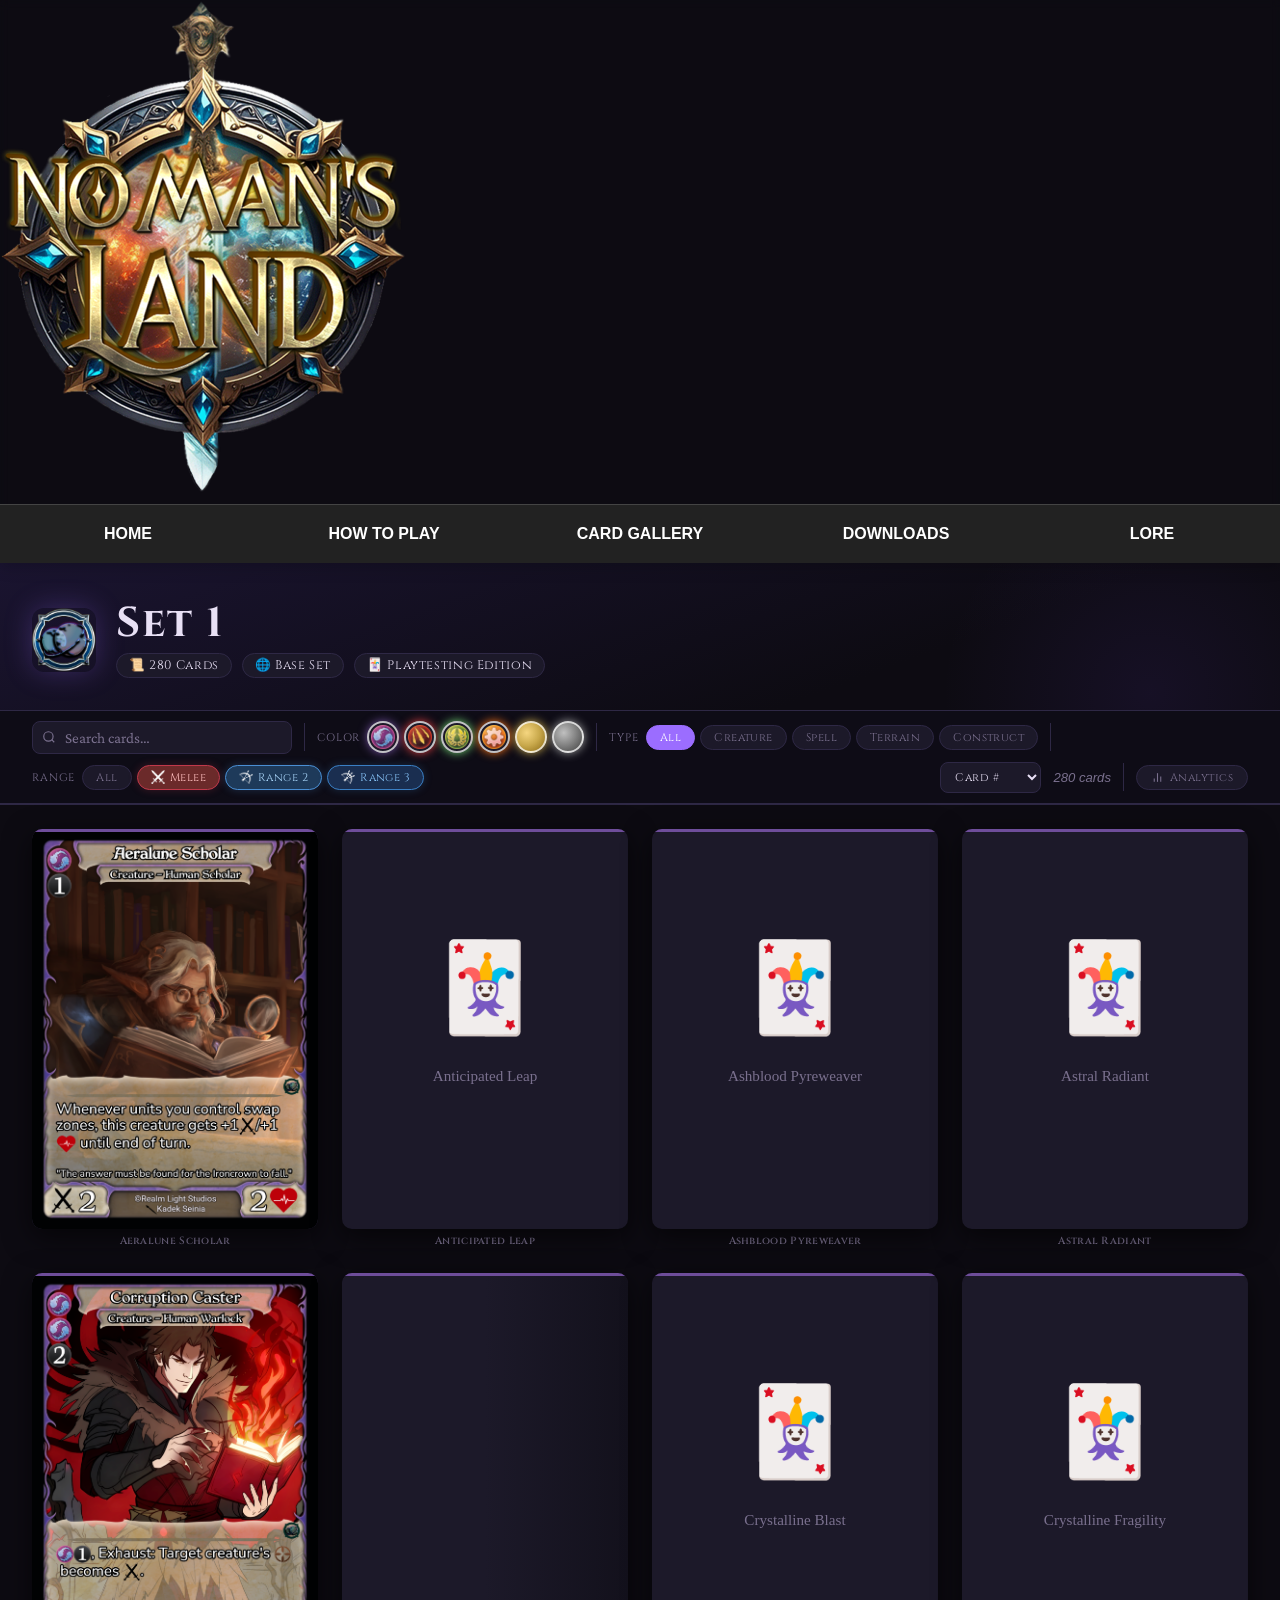
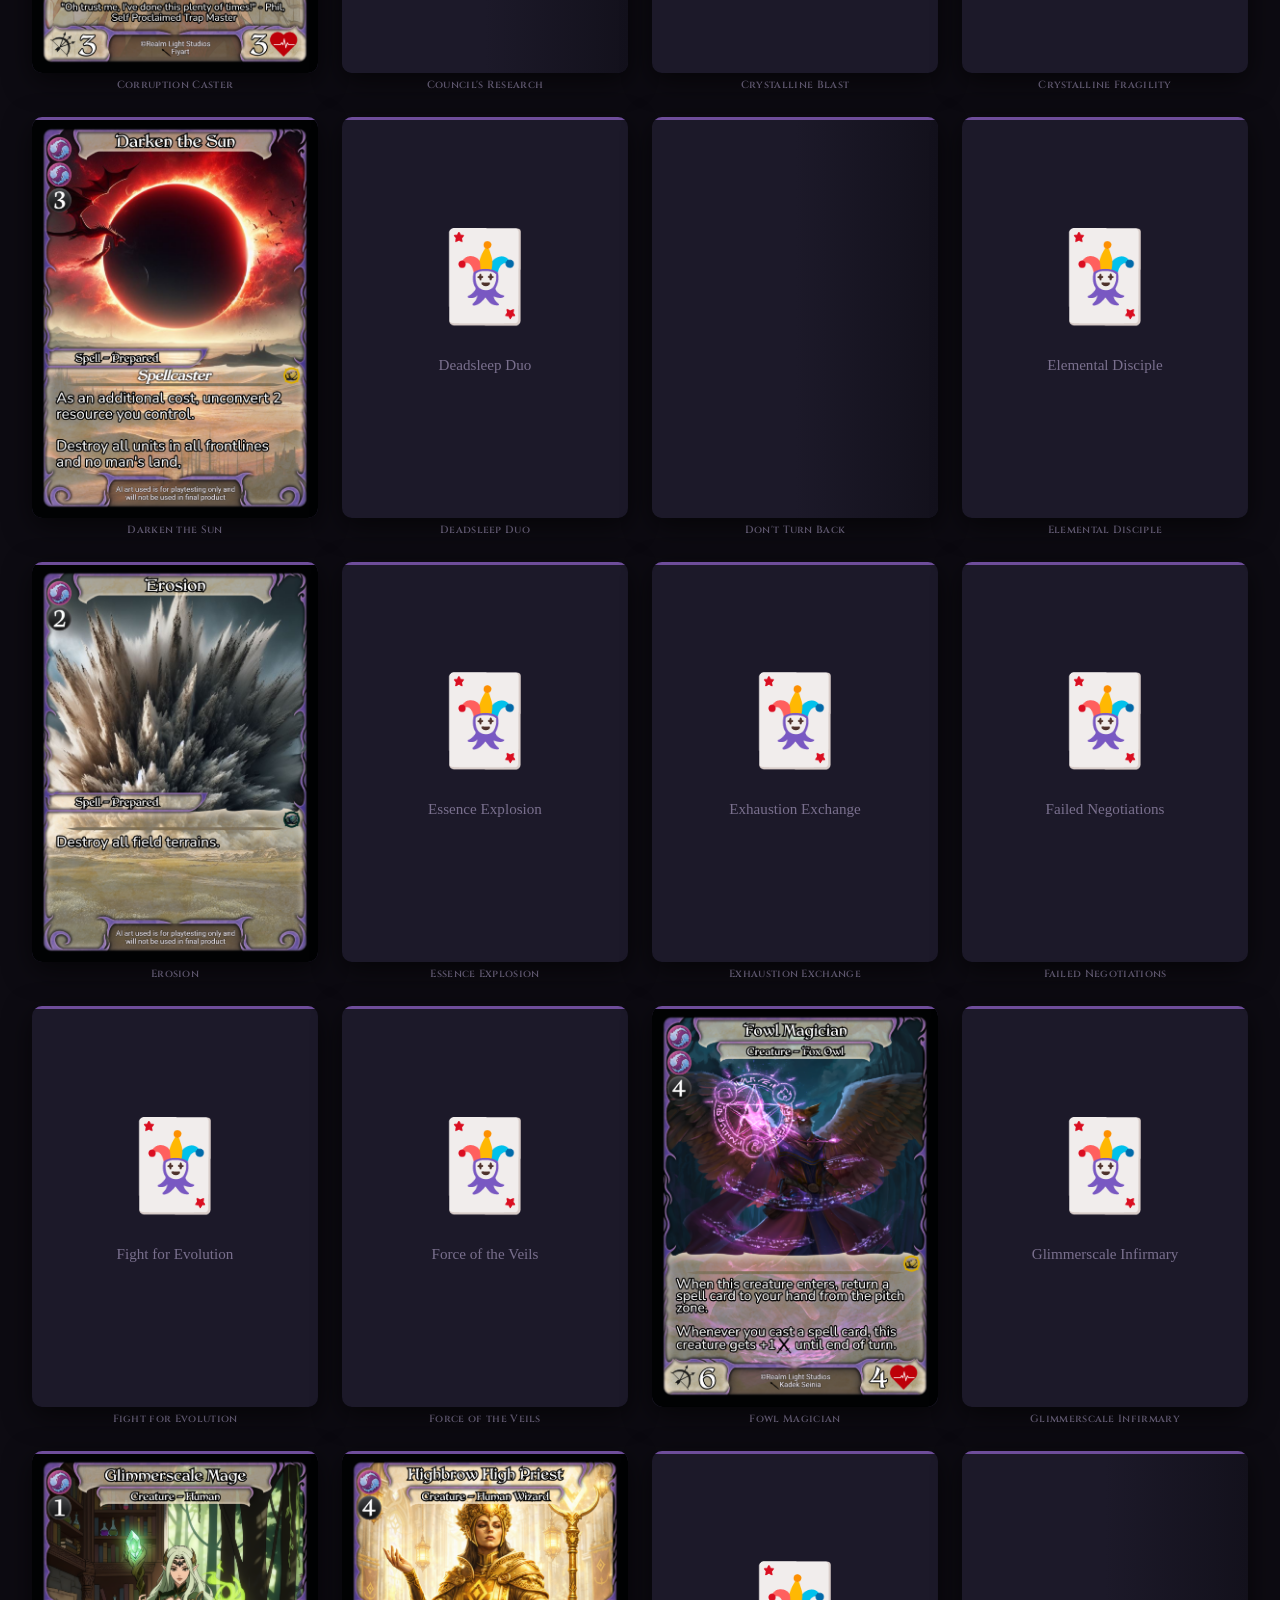
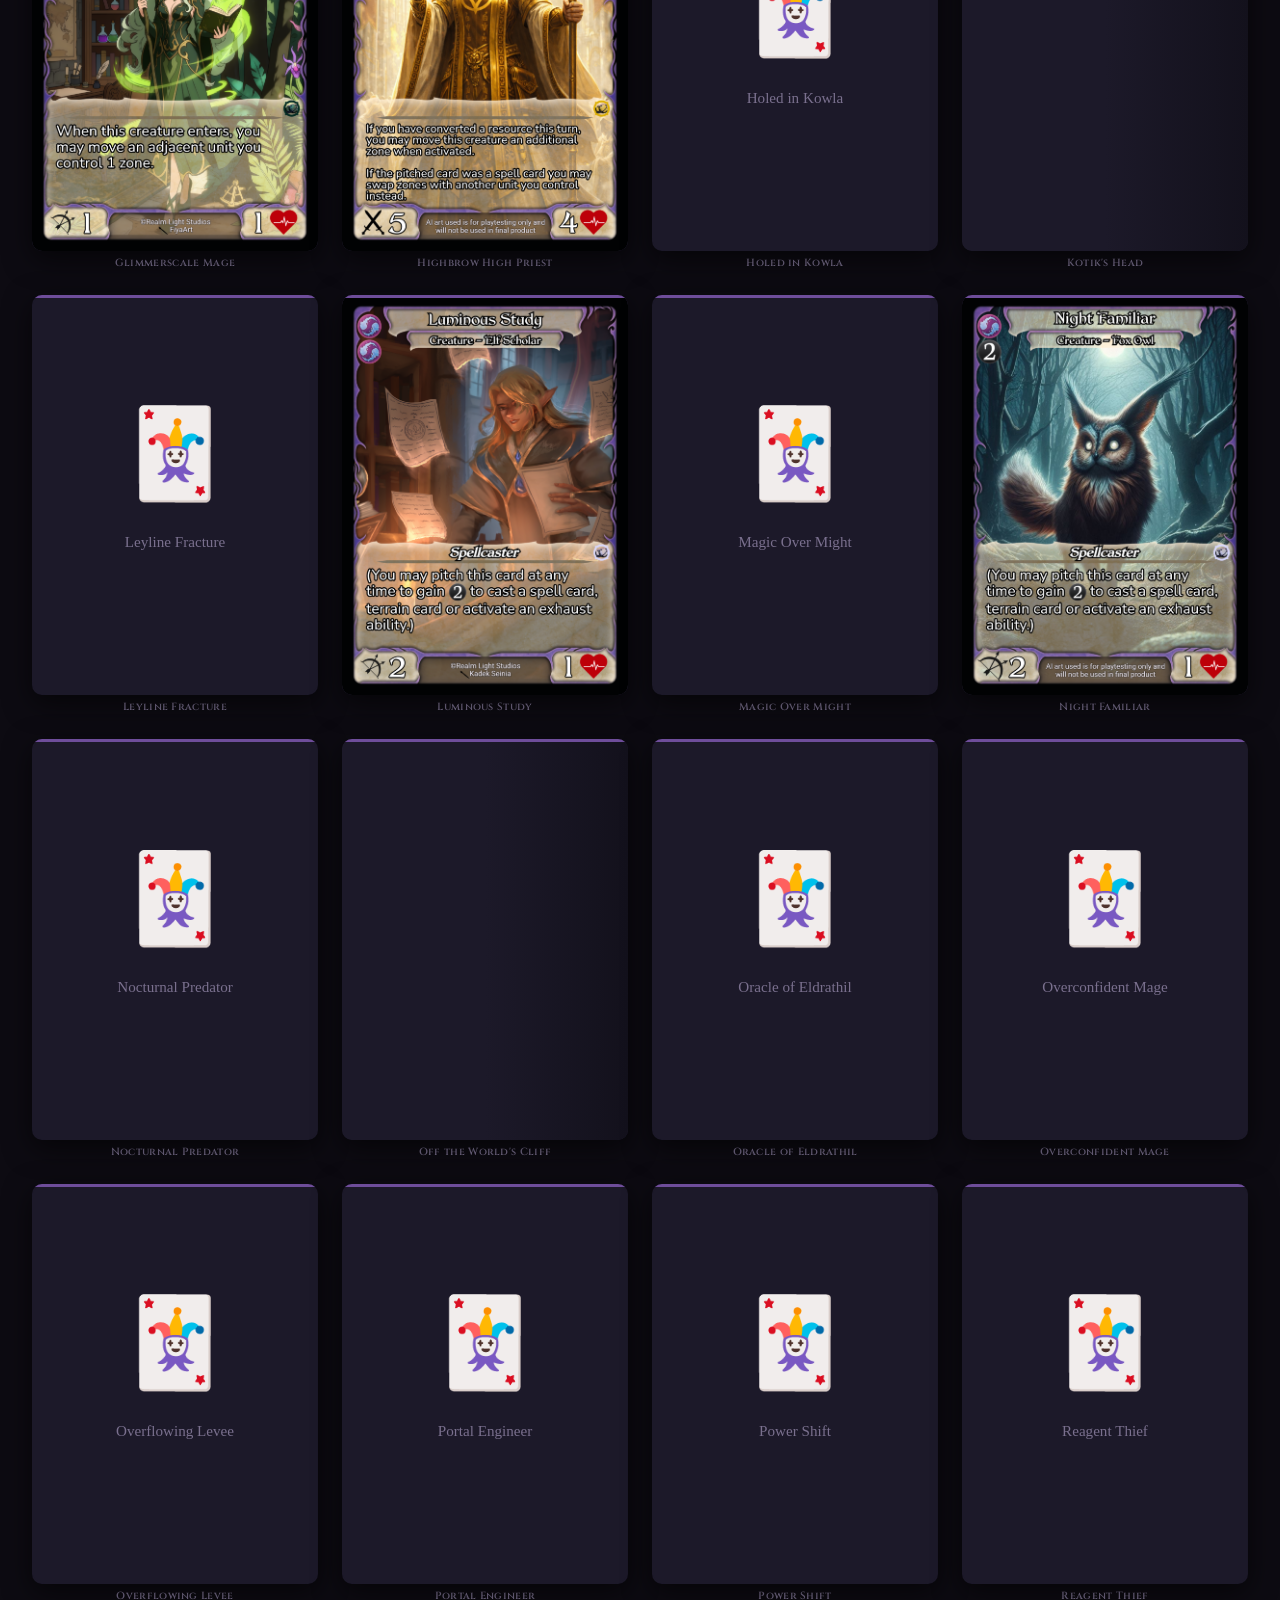
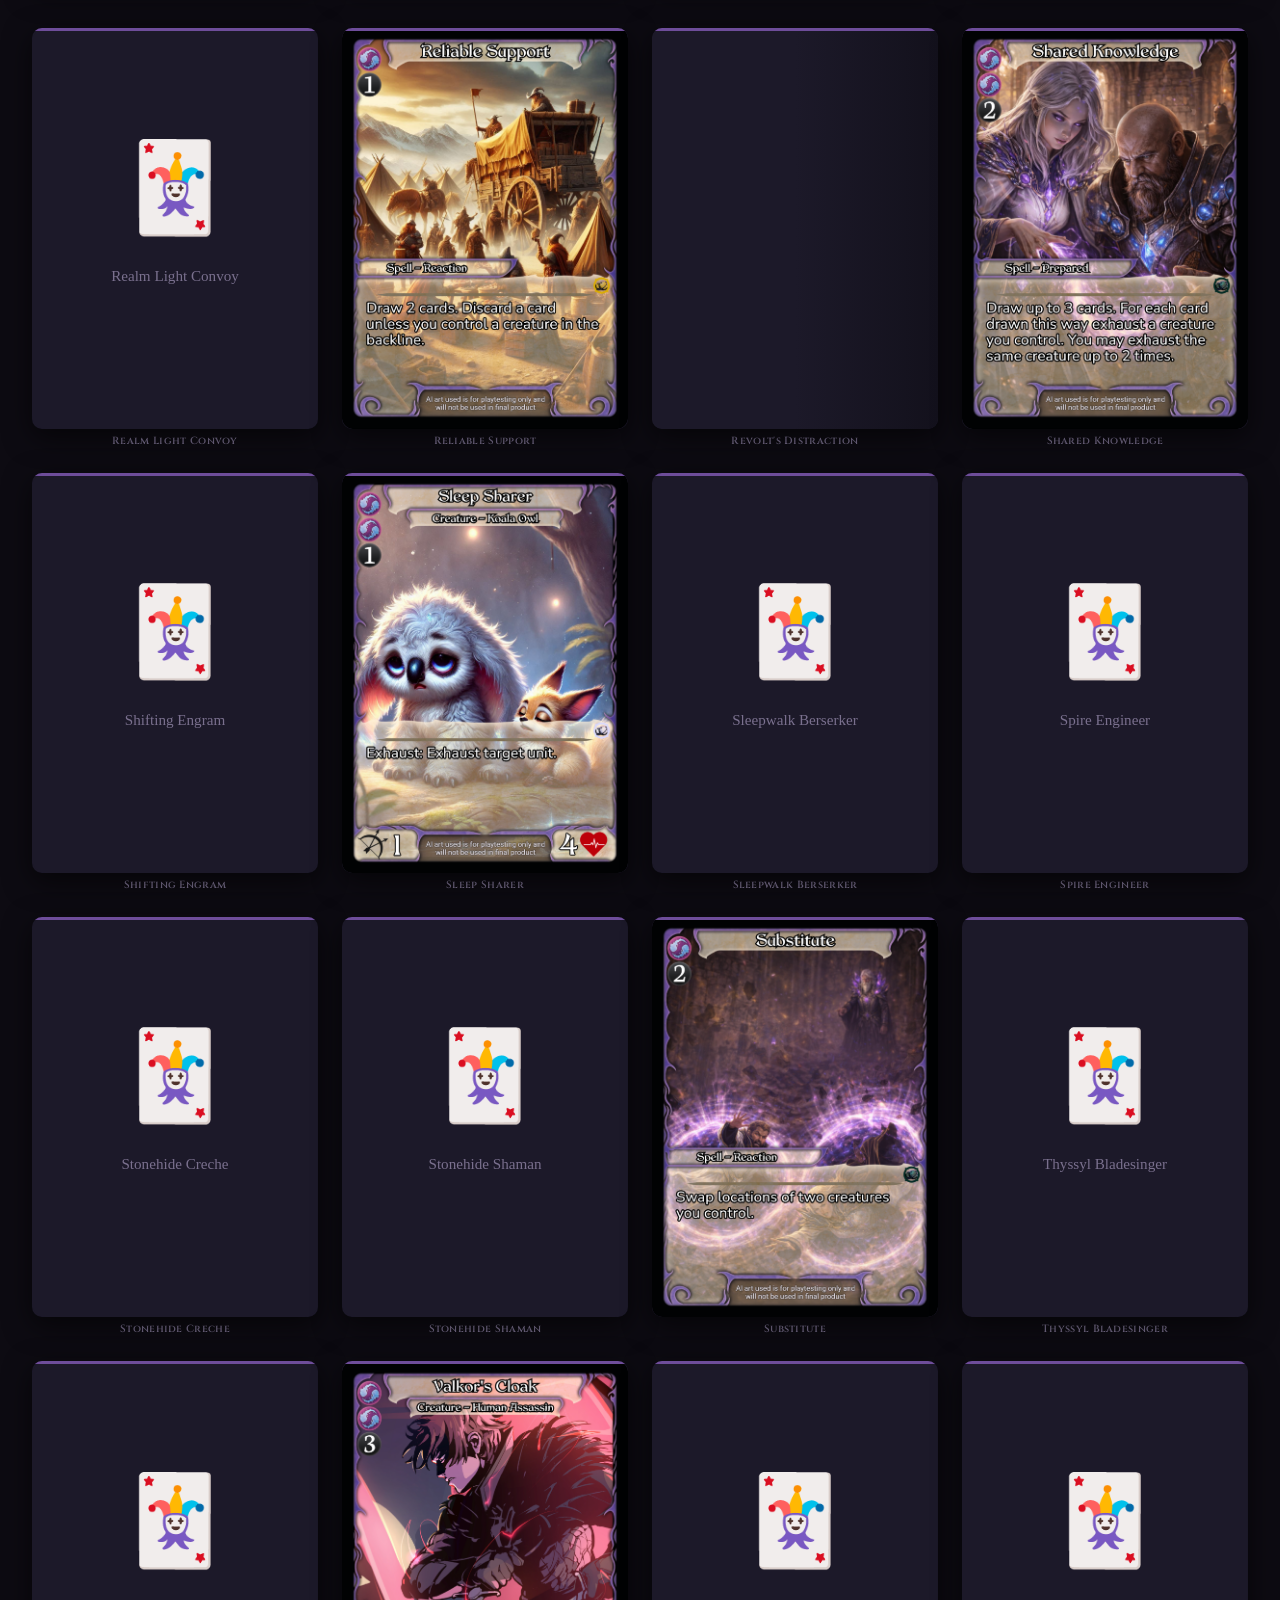
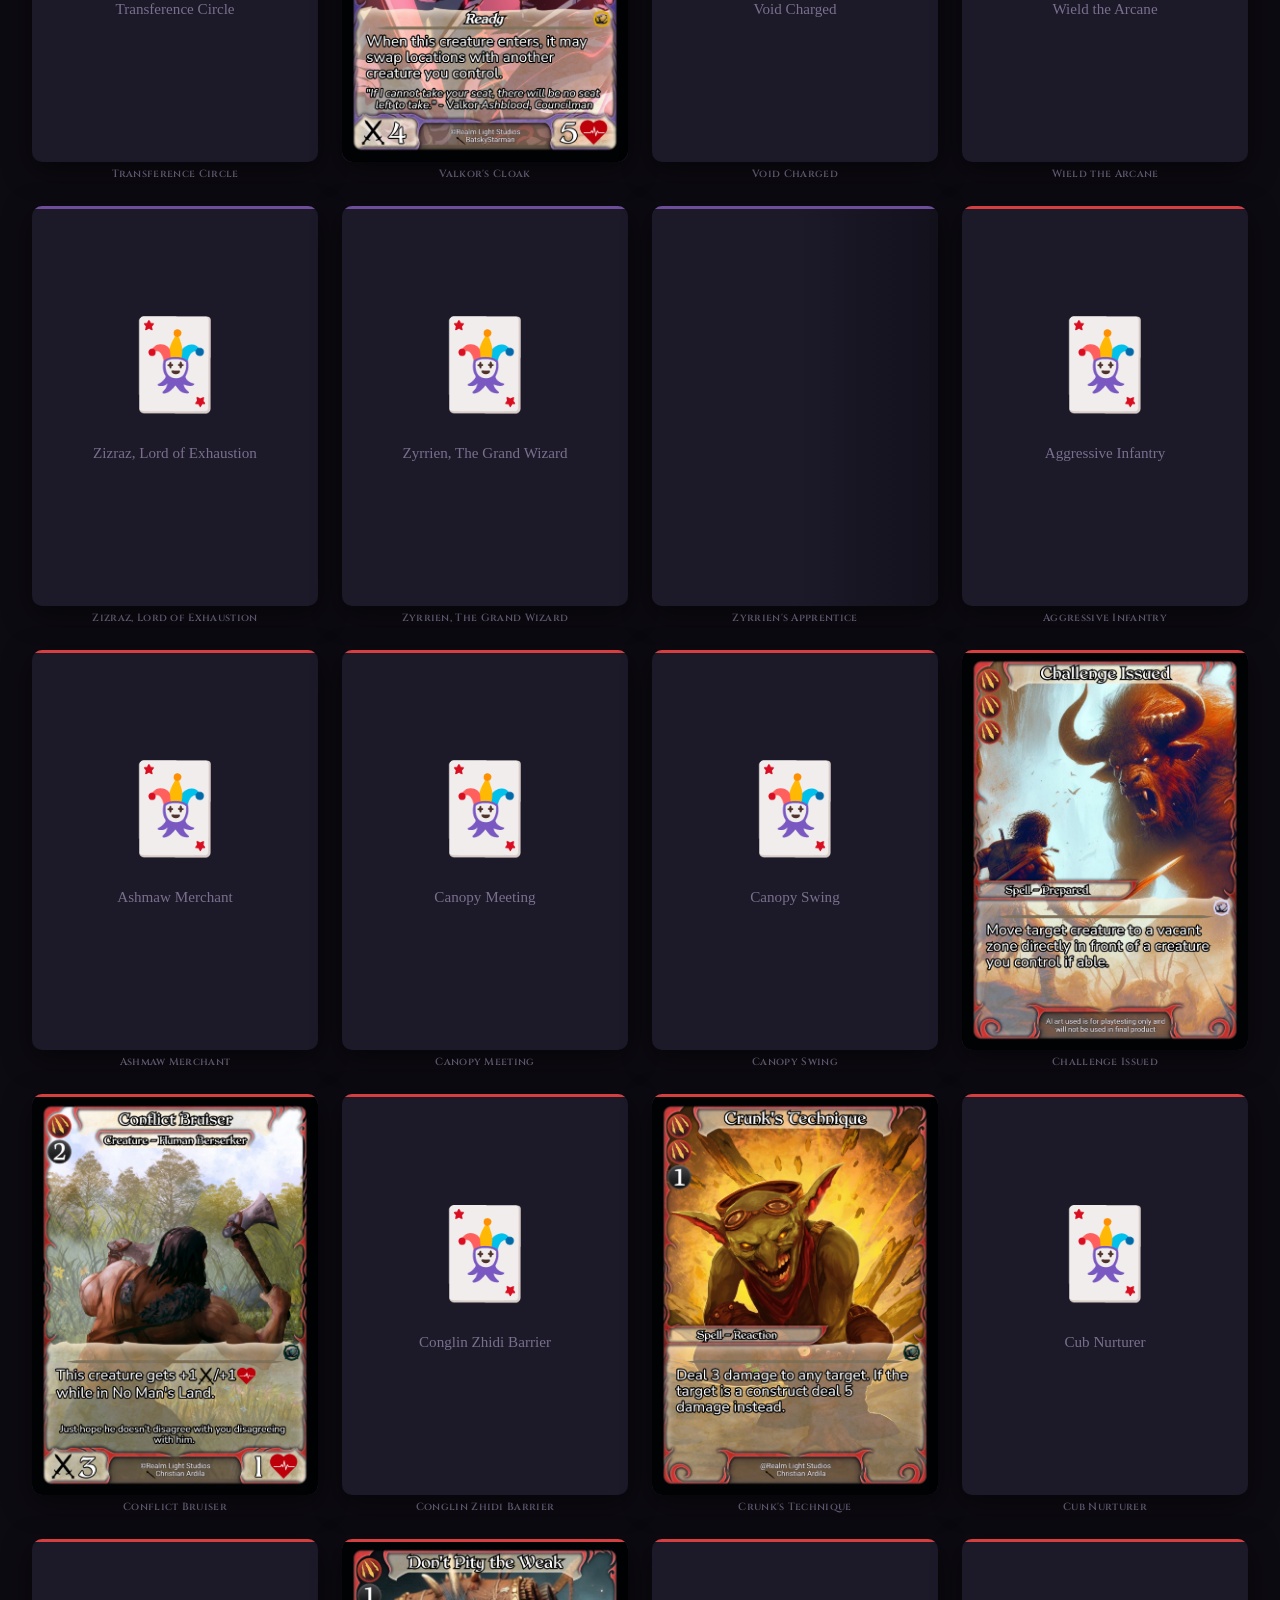
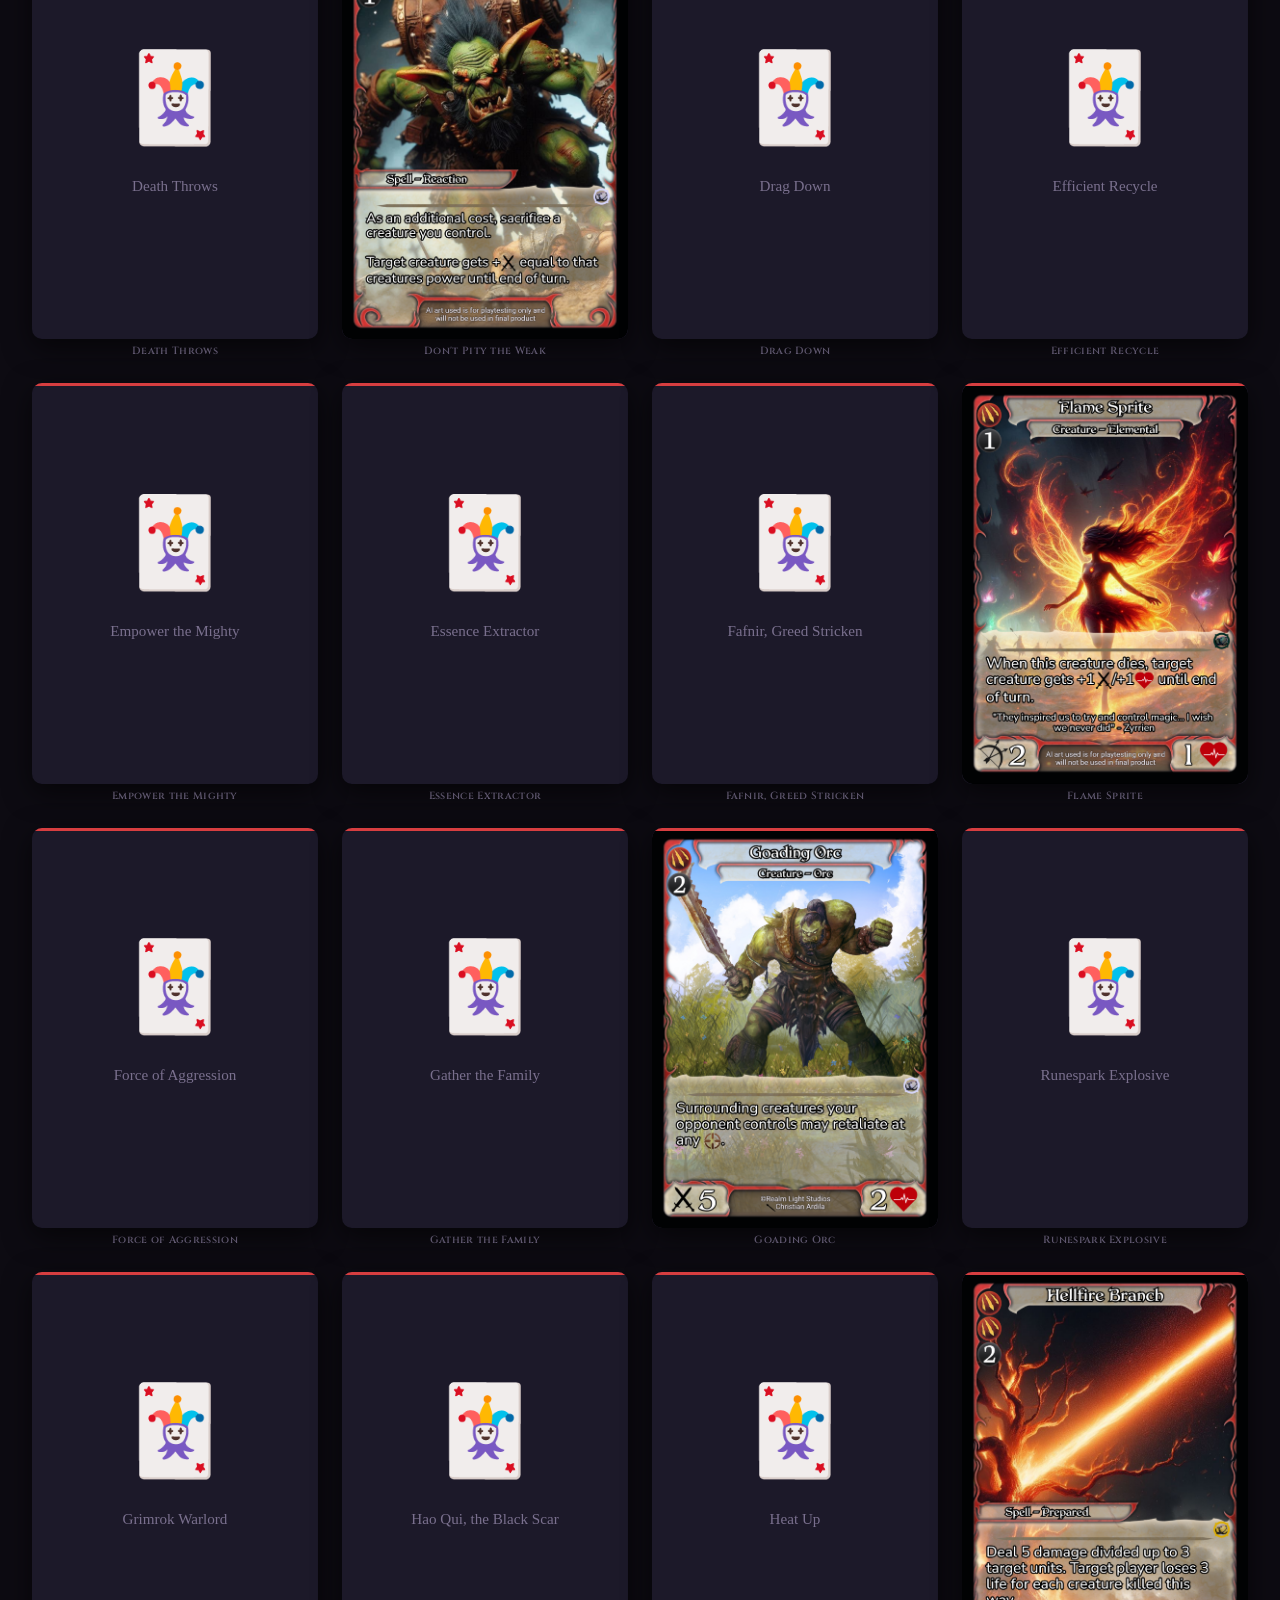
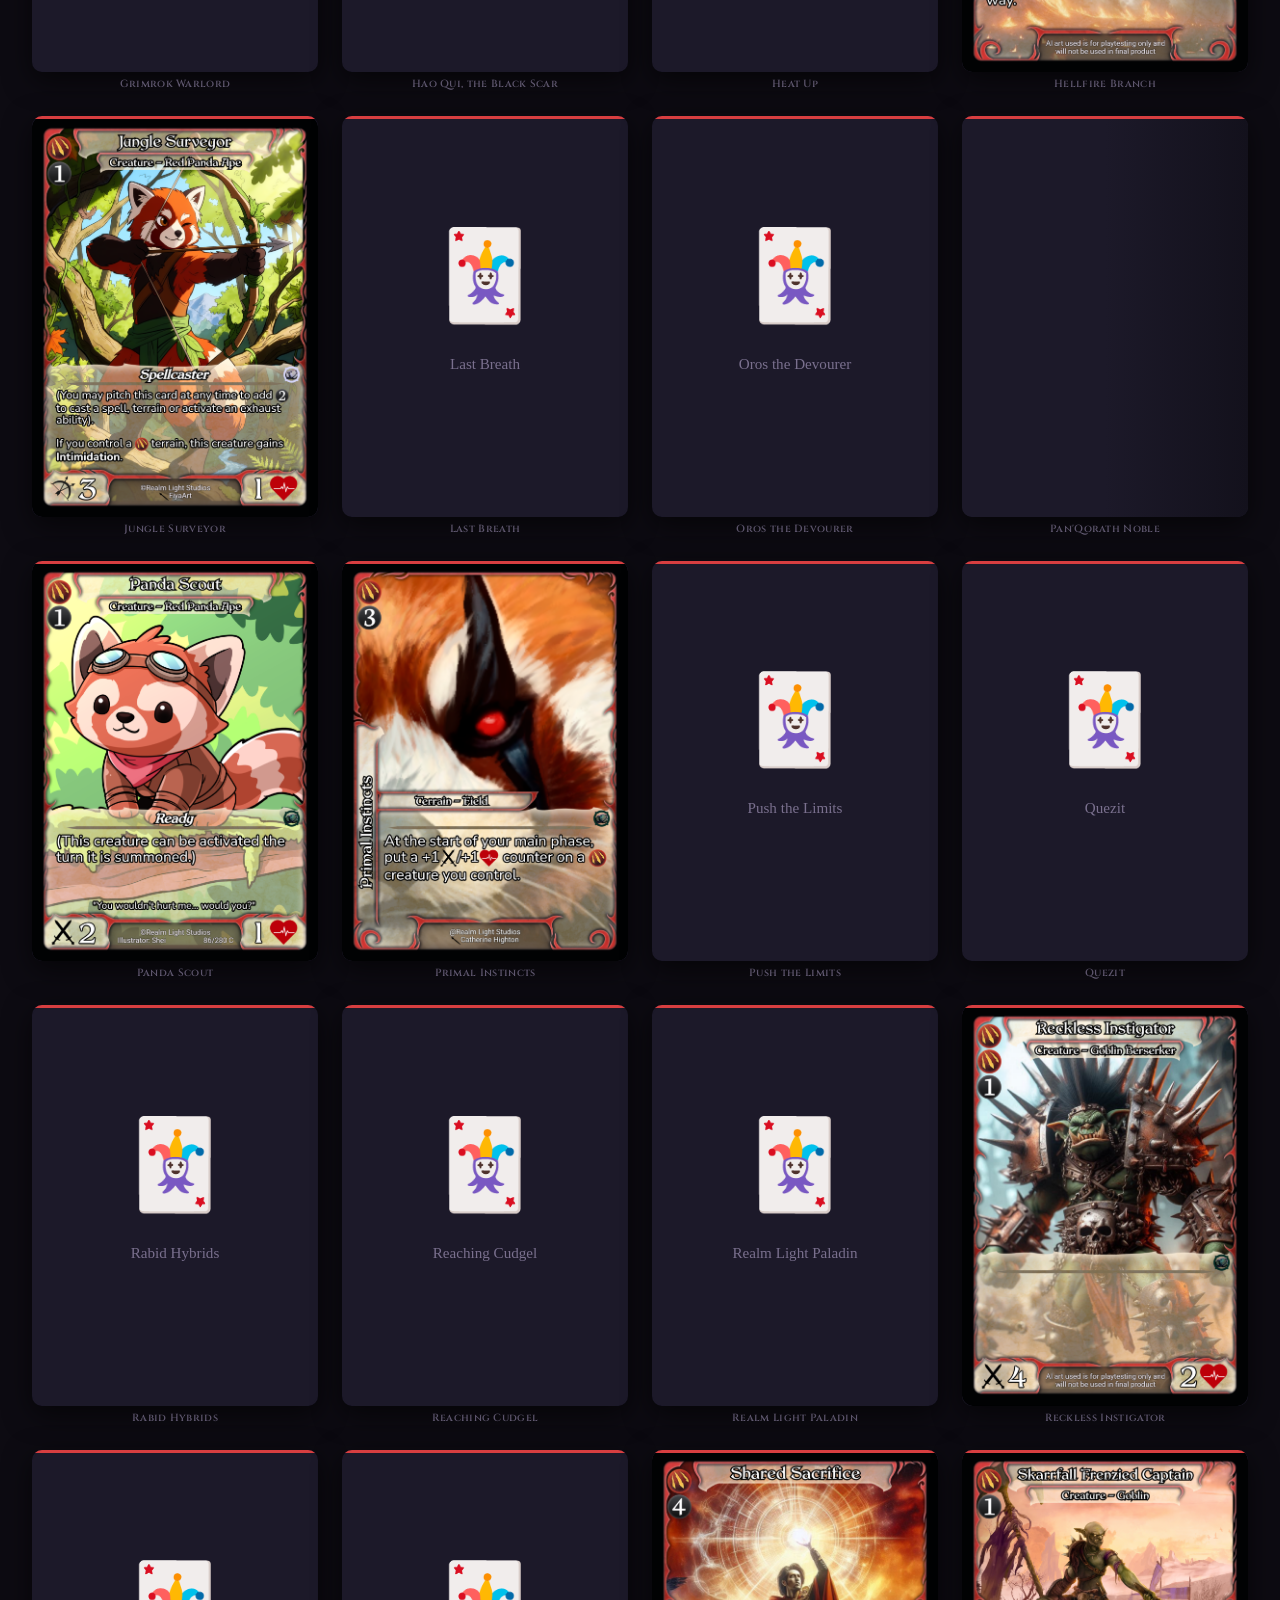
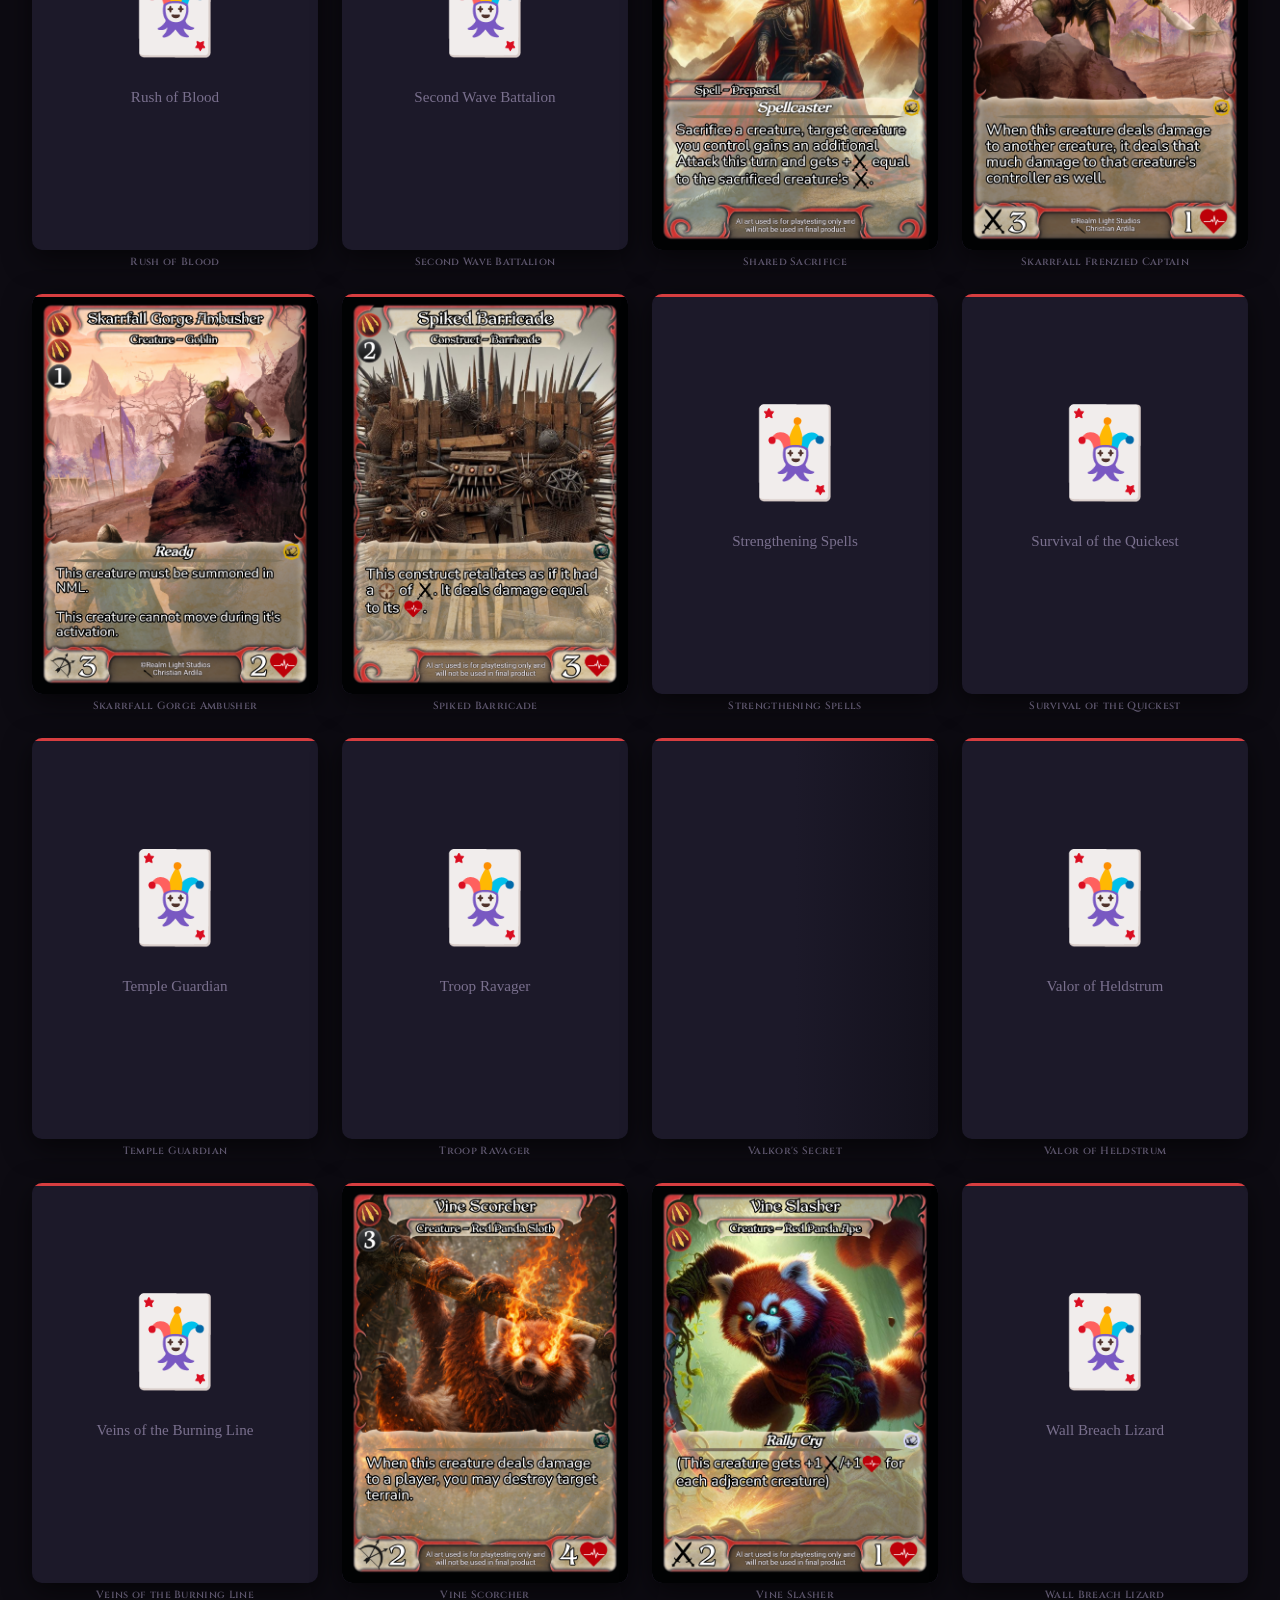
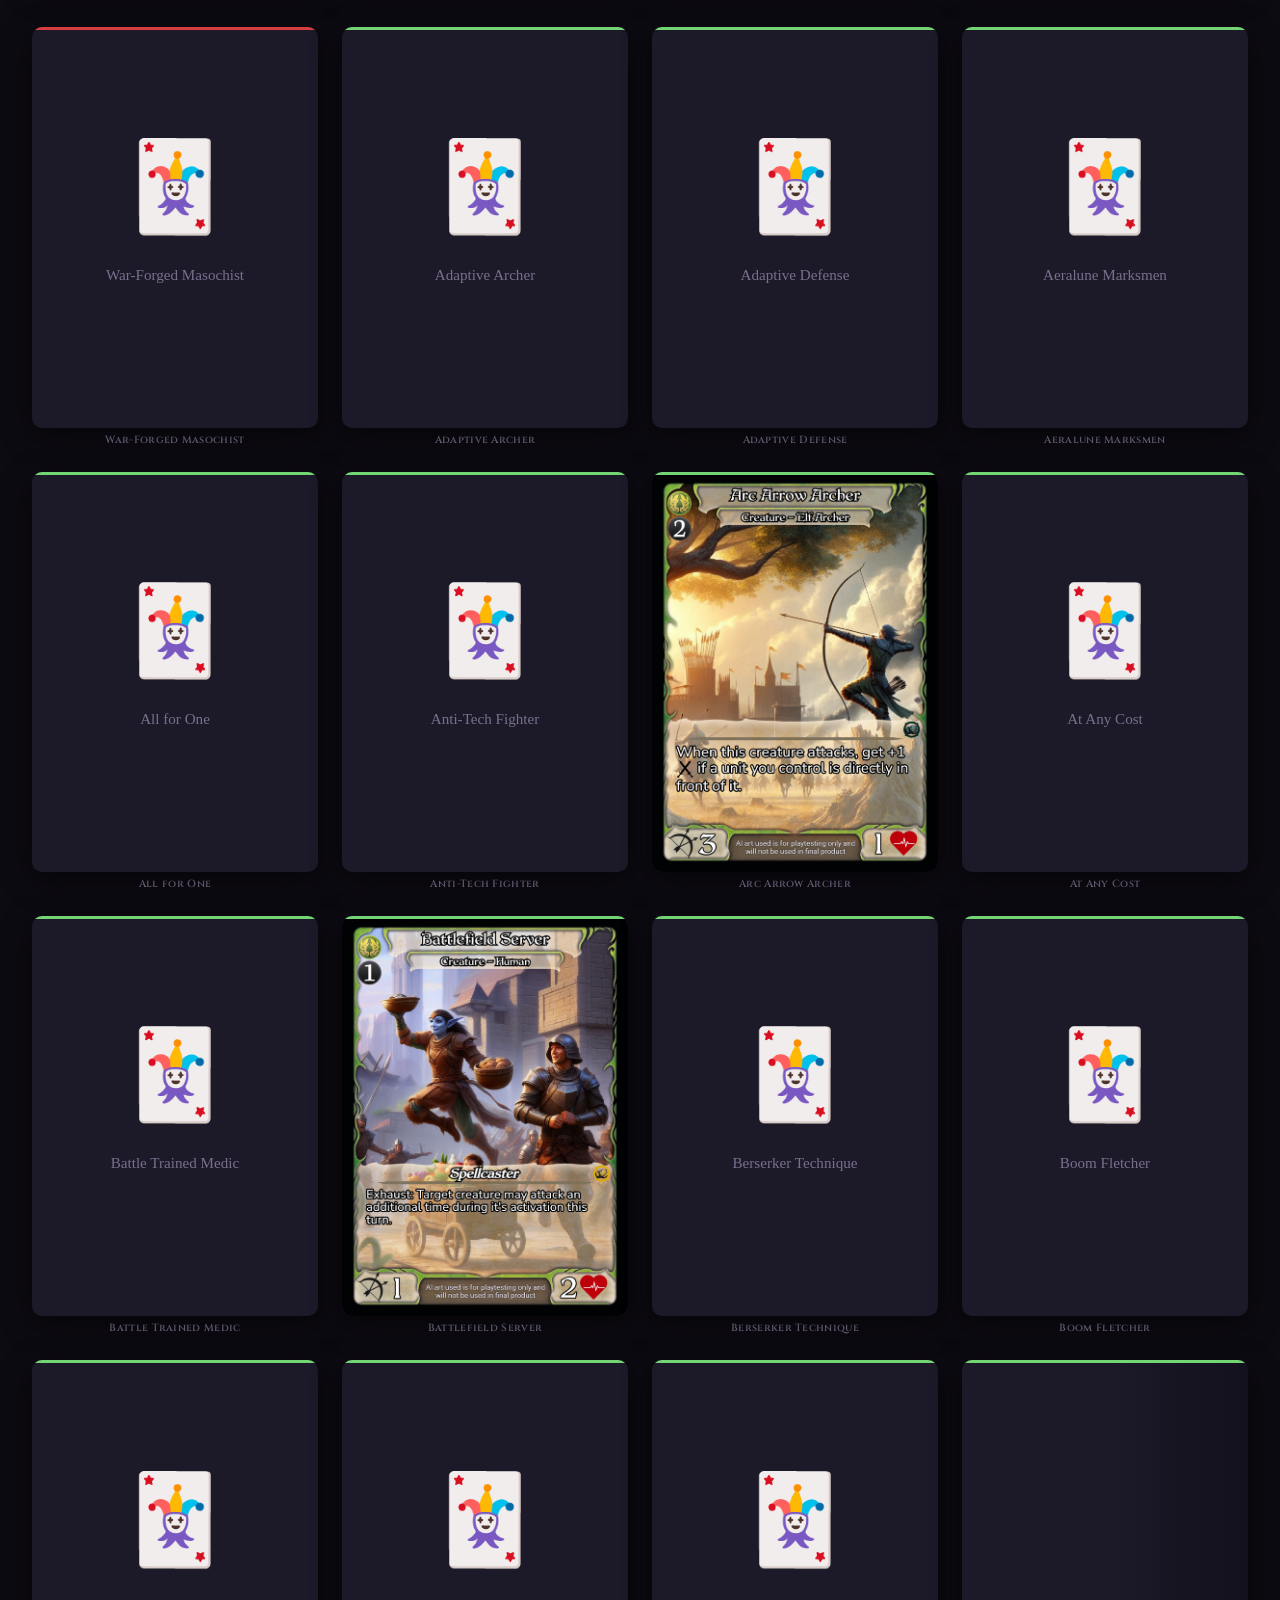
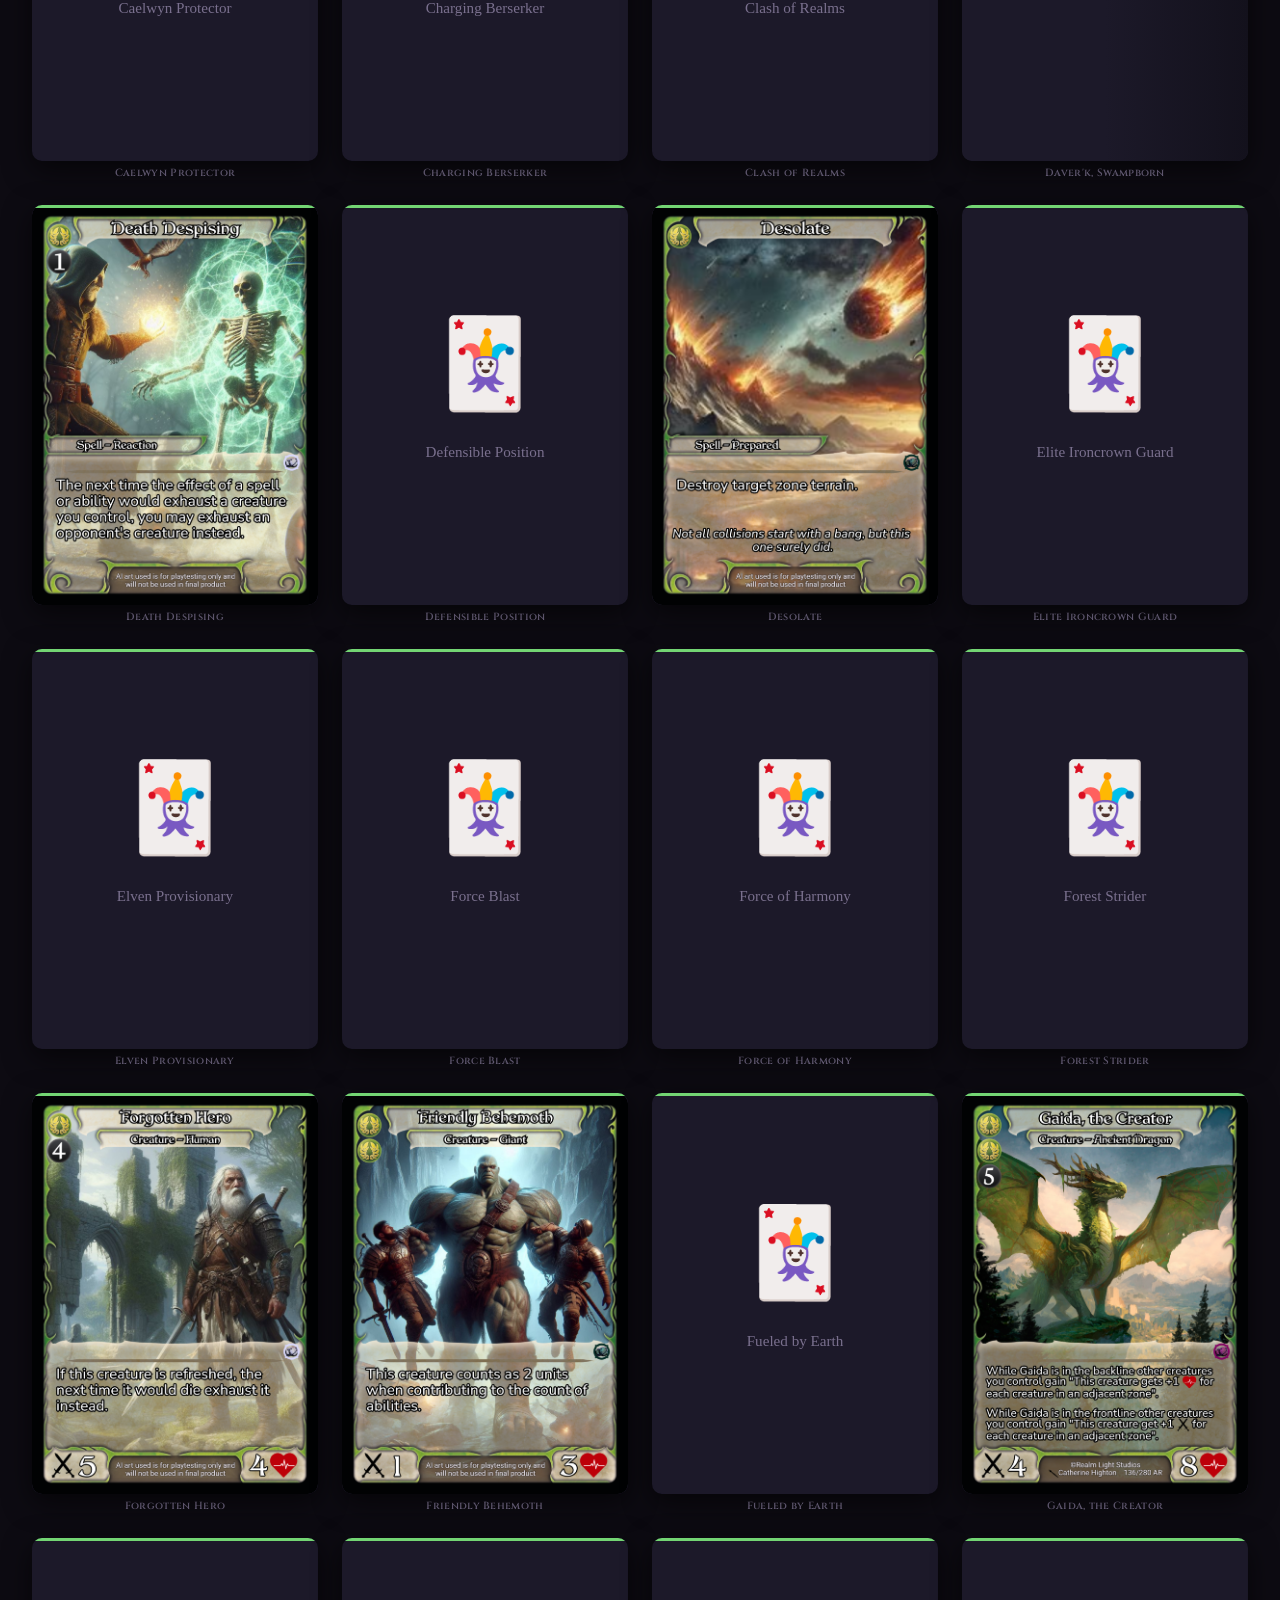
==== commit 5cda6a9f: "Updating cards with new card art" ====
--- a/card-gallary/index.html
+++ b/card-gallary/index.html
@@ -734,7 +734,7 @@
             { number:73,  name:"Force of Aggression",           file:"Force_of_Aggression.png",         type:"Creature",  subtype:"Elemental",              rarity:"Ascendant Rare",    color:"P", cost:7, power:6, health:6, range:1 },
             { number:74,  name:"Gather the Family",             file:"Gather_the_Family.png",           type:"Terrain",   subtype:"Field",                  rarity:"Uncommon",    color:"P", cost:5 },
             { number:75,  name:"Goading Orc",                   file:"Goading_Orc.png",                 type:"Creature",  subtype:"Orc",                    rarity:"Uncommon",    color:"P", cost:3, power:5, health:2, range:1 },
-            { number:76,  name:"Goblin Invention",              file:"Goblin_Invention.png",            type:"Spell",     subtype:"Reaction",               rarity:"Common",    color:"P", cost:2 },
+            { number:76,  name:"Runespark Explosive",              file:"Runespark_Explosive.png",            type:"Spell",     subtype:"Reaction",               rarity:"Common",    color:"P", cost:2 },
             { number:77,  name:"Grimrok Warlord",               file:"Grimrok_Warlord.png",             type:"Creature",  subtype:"Goblin",                 rarity:"Fabled Rare",    color:"P", cost:4, power:4, health:3, range:1 },
             { number:78,  name:"Hao Qui, the Black Scar",       file:"Hao_Qui,_the_Black_Scar.png",     type:"Creature",  subtype:"Red Panda Ape",          rarity:"Ascendant Rare",    color:"P", cost:6, power:6, health:6, range:1 },
             { number:79,  name:"Heat Up",                       file:"Heat_Up.png",                     type:"Spell",     subtype:"Reaction",               rarity:"Common",    color:"P", cost:2 },
--- a/style.css
+++ b/style.css
@@ -11,52 +11,8 @@
     padding: 0;
 }
 
-@media (max-width: 600px) {
-    /* Make the logo bigger on small screens */
-    .main-banner {
-        position: fixed;
-        top: 0 !important; /* Force it to the absolute edge */
-        left: 0;
-        margin-top: 0;    /* Remove any top margin inherited from desktop */
-        z-index: 1000;
-    }
-
-    .banner-logo-img {
-        height: 80px; 
-    }
-
-    summary {
-        font-size: 18px;
-        padding: 20px 15px; /* Bigger tap target for thumbs */
-    }
-    .content{
-        padding-top: 180px;
-    }
-
-    /* Make the rule text inside larger */
-    .rule-content {
-        font-size: 16px;
-    }
-
-    /* Banner buttons text size */
-    .nav-btn {
-        font-size: 14px;
-        padding: 15px 5px;
-    }
-
-    .links-container { 
-        display: flex;
-        justify-content: space-around;
-        padding: 20px 0;
-    }
-
-    .social-logo-img {
-        height: auto !important;       /* Control the size here */
-        width: 100% !important;
-        
-    }
-
-}
+/* Removed legacy mobile/banner CSS to keep only the new navbar/hamburger rules at the
+   bottom of this file. */
 body {
     font-family: 'Segoe UI', Tahoma, Geneva, Verdana, sans-serif;
     background-color: #f0f0f0;
@@ -72,38 +28,15 @@
     top: 0;      /* Force it to the absolute top */
     left: 0;     /* Force it to the absolute left */
     width: 100%;
+    min-height: 100px;
     margin: 0;   /* Remove any accidental margins */
     z-index: 9999;
-    height: 200px; /* Increased height for logo + buttons */
-    background-color: rgba(33, 33, 33, 0.95); /* Slight transparency */
     backdrop-filter: blur(5px); /* Blurs content behind the banner */
     color: white;
     z-index: 9999;
     box-shadow: 0 4px 15px rgba(0,0,0,0.2);
     display: flex;
     flex-direction: column;
-}
-.banner-content {
-    width: 100%;
-    display: flex;
-    text-align: center;
-    flex-direction: column;
-}
-
-.logo {
-    font-size: 24px;
-    letter-spacing: 2px;
-    padding-bottom: 20px;
-    padding-top: 20px;
-    color: #00d4ff;
-}
-
-/* 4. Button Styling */
-.banner-buttons {
-    display: flex;        /* Put buttons side-by-side */
-    width: 100%;          /* Stretch container to full width */
-    justify-content: center; /* Horizontal center */
-    align-items: center;
 }
 
 /* The Buttons themselves */
@@ -136,44 +69,11 @@
     padding-left: 20px;
     padding-right: 20px;
 }
-.banner-logo-img {
-    height: 100px;       /* Control the size here */
-    width: auto;        /* Prevents squishing */
-    display: block;
-    margin: 0 auto;
-    transition: transform 0.3s ease; /* Smooth hover effect */
-}
-
-.banner-logo-img:hover {
-    transform: scale(1.05); /* Makes it pop slightly when hovered */
-}
-
 a.nav-btn {
     text-decoration: none; 
 }
-.links-container {
-    display: flex;
-    align-items: center;
-    justify-content: center;
-    flex-direction: column;
-    margin-top: 200px;
-}
-.links {
-    display: flex;
-    justify-content: center;
-}
-.social-logo-img {
-    padding: 10px;
-    height: 150px;       /* Control the size here */
-    width: auto;        /* Prevents squishing */
-    display: flex;
-    justify-content: center; /* Keep them bunched together in the center */
-
-    transition: transform 0.3s ease; /* Smooth hover effect */
-}
-.social-logo-img:hover {
-    transform: scale(1.1); /* Makes it pop slightly when hovered */
-}
+/* Removed legacy banner elements (banner-content, logo, banner-logo-img, banner-buttons,
+   legacy site-wide links block) to avoid conflict with new `.main-nav` implementation. */
 
 .RLS-logo {
     width: auto;        /* Prevents squishing */
@@ -201,7 +101,7 @@
     border: 1px solid #ddd;
 }
 
-summary {
+.rule-section > summary {
     padding: 15px;
     font-weight: bold;
     cursor: pointer;
@@ -210,15 +110,21 @@
     list-style: none; 
 }
 
-summary::before {
+.rule-section > summary::before {
     content: "▶ ";
     display: inline-block;
     transition: transform 0.2s;
 }
 
 /* Rotates the arrow when the section is open */
-details[open] summary::before {
+.rule-section[open] > summary::before {
     transform: rotate(90deg);
+}
+
+/* Safety: keep hamburger hidden on desktop even if other rules are injected */
+@media (min-width: 601px) {
+    .hamburger-menu { display: none !important; }
+    .banner-buttons { display: flex !important; }
 }
 
 .rule-content {
@@ -296,4 +202,148 @@
 
 .download-btn:hover {
     transform: scale(1.05);
+}
+
+.main-nav {
+    display: flex;
+    align-items: center;
+    justify-content: space-between;
+    padding: 10px 40px;
+    background-color: #fdf5e6; /* That cream/off-white color */
+    position: fixed;
+    top: 0;
+    width: 100%;
+    box-sizing: border-box;
+    z-index: 1000;
+    height: 100px;
+}
+
+/* Style the text links */
+.nav-section a {
+    text-decoration: none;
+    color: #2c3e50;
+    font-family: 'Montserrat', sans-serif; /* Or your chosen font */
+    font-size: 14px;
+    margin: 0 15px;
+    text-transform: uppercase;
+    letter-spacing: 1px;
+}
+
+/* The Logo */
+.nav-logo img {
+    height: 80px; /* Adjust based on your image size */
+    width: auto;
+    position: absolute;
+    left: 50%;
+    top: 50%;
+    transform: translate(-50%, -50%);
+}
+.nav-right i {
+    color: #2c3e50; /* Dark blue-grey matching the text */
+    font-size: 18px;
+    margin: 0 10px;
+    cursor: pointer;
+    transition: color 0.2s;
+}
+
+.nav-right i:hover {
+    color: #546e7a; /* Muted hover color */
+}
+
+/* The "Watch Live" Button */
+.watch-live-btn {
+    display: inline-flex;
+    align-items: center;
+    justify-content: center;
+    text-decoration: none;
+    background-color: #546e7a; /* Muted blue-grey */
+    color: white;
+    border: none;
+    padding: 12px 24px;
+    border-radius: 25px;
+    font-weight: bold;
+    cursor: pointer;
+    margin-left: 20px;
+}
+/* Hide hamburger and mobile menu on Desktop */
+.hamburger, .mobile-nav {
+    display: none;
+}
+
+@media (max-width: 768px) {
+    /* Show the hamburger */
+    .hamburger {
+        display: flex;
+        align-items: center;
+        justify-content: center;
+        position: absolute;
+        right: 20px;
+        top: 50%;
+        transform: translateY(-50%);
+        z-index: 10001;
+        color: #2c3e50;
+        font-size: 24px;
+        line-height: 1;
+        cursor: pointer;
+    }
+
+    .hamburger i {
+        display: block;
+        line-height: 1;
+    }
+
+    /* Hide the regular desktop links */
+    .nav-left, .nav-right {
+        display: none;
+    }
+
+    /* Style the Mobile Drawer */
+    .mobile-nav {
+        display: flex; /* We'll use JS to toggle this */
+        flex-direction: column;
+        position: fixed;
+        top: 0;
+        right: -100%; /* Start hidden off-screen to the right */
+        width: 100%;
+        height: 100vh;
+        background-color: #fdf5e6;
+        z-index: 9999;
+        transition: right 0.3s ease; /* Smooth slide effect */
+        padding: 20px;
+    }
+
+    /* When active, slide in */
+    .mobile-nav.active {
+        right: 0;
+    }
+
+    /* Layout the links vertically */
+    .mobile-links {
+        display: flex;
+        flex-direction: column;
+        align-items: center;
+        margin-top: 50px;
+    }
+
+    .mobile-links a {
+        font-size: 28px; /* Big and tappable like your screenshot */
+        margin: 15px 0;
+        text-decoration: none;
+        color: #2c3e50;
+    }
+    .mobile-footer {
+    margin-top: auto;
+    text-align: center;
+    padding-bottom: 100px;
+    }
+
+    .social-row {
+        font-size: 24px;
+        margin-bottom: 20px;
+    }
+
+    .social-row i {
+        color: #2c3e50;
+        margin: 0 15px;
+    }
 }
